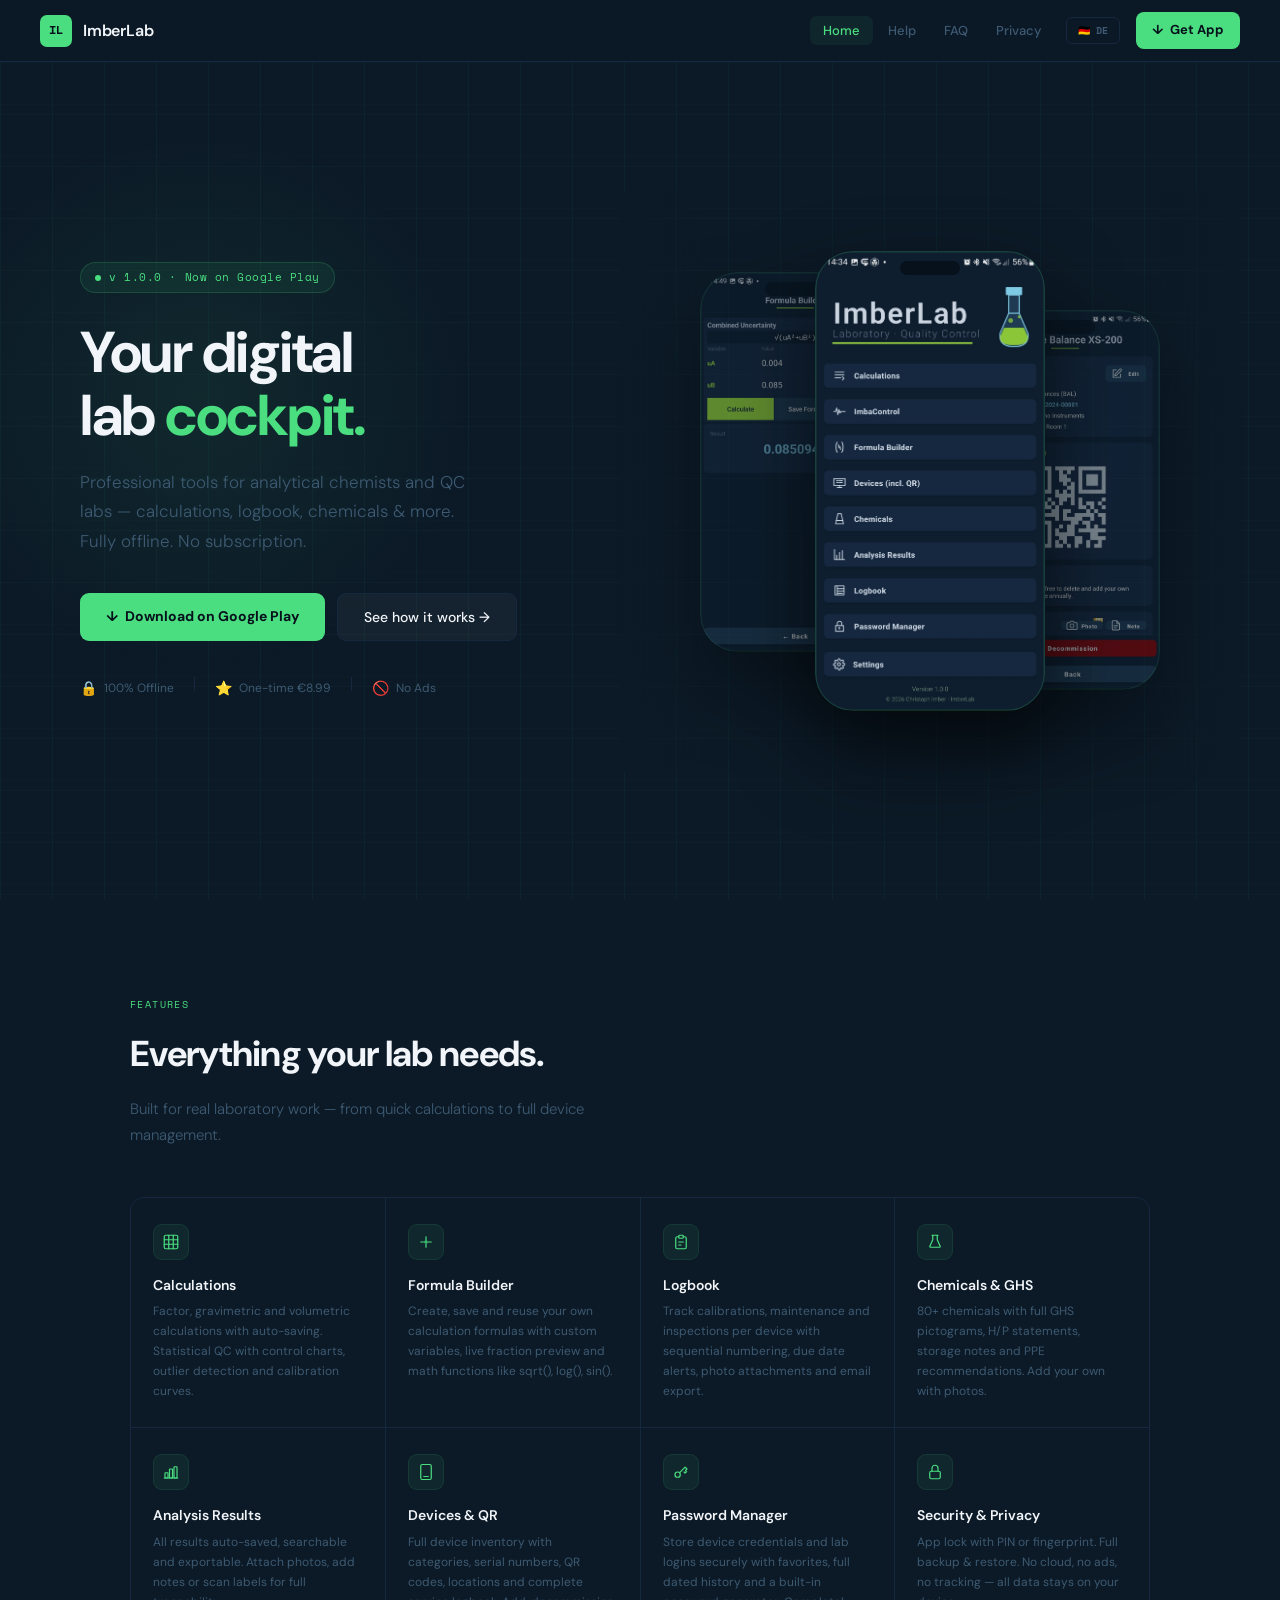
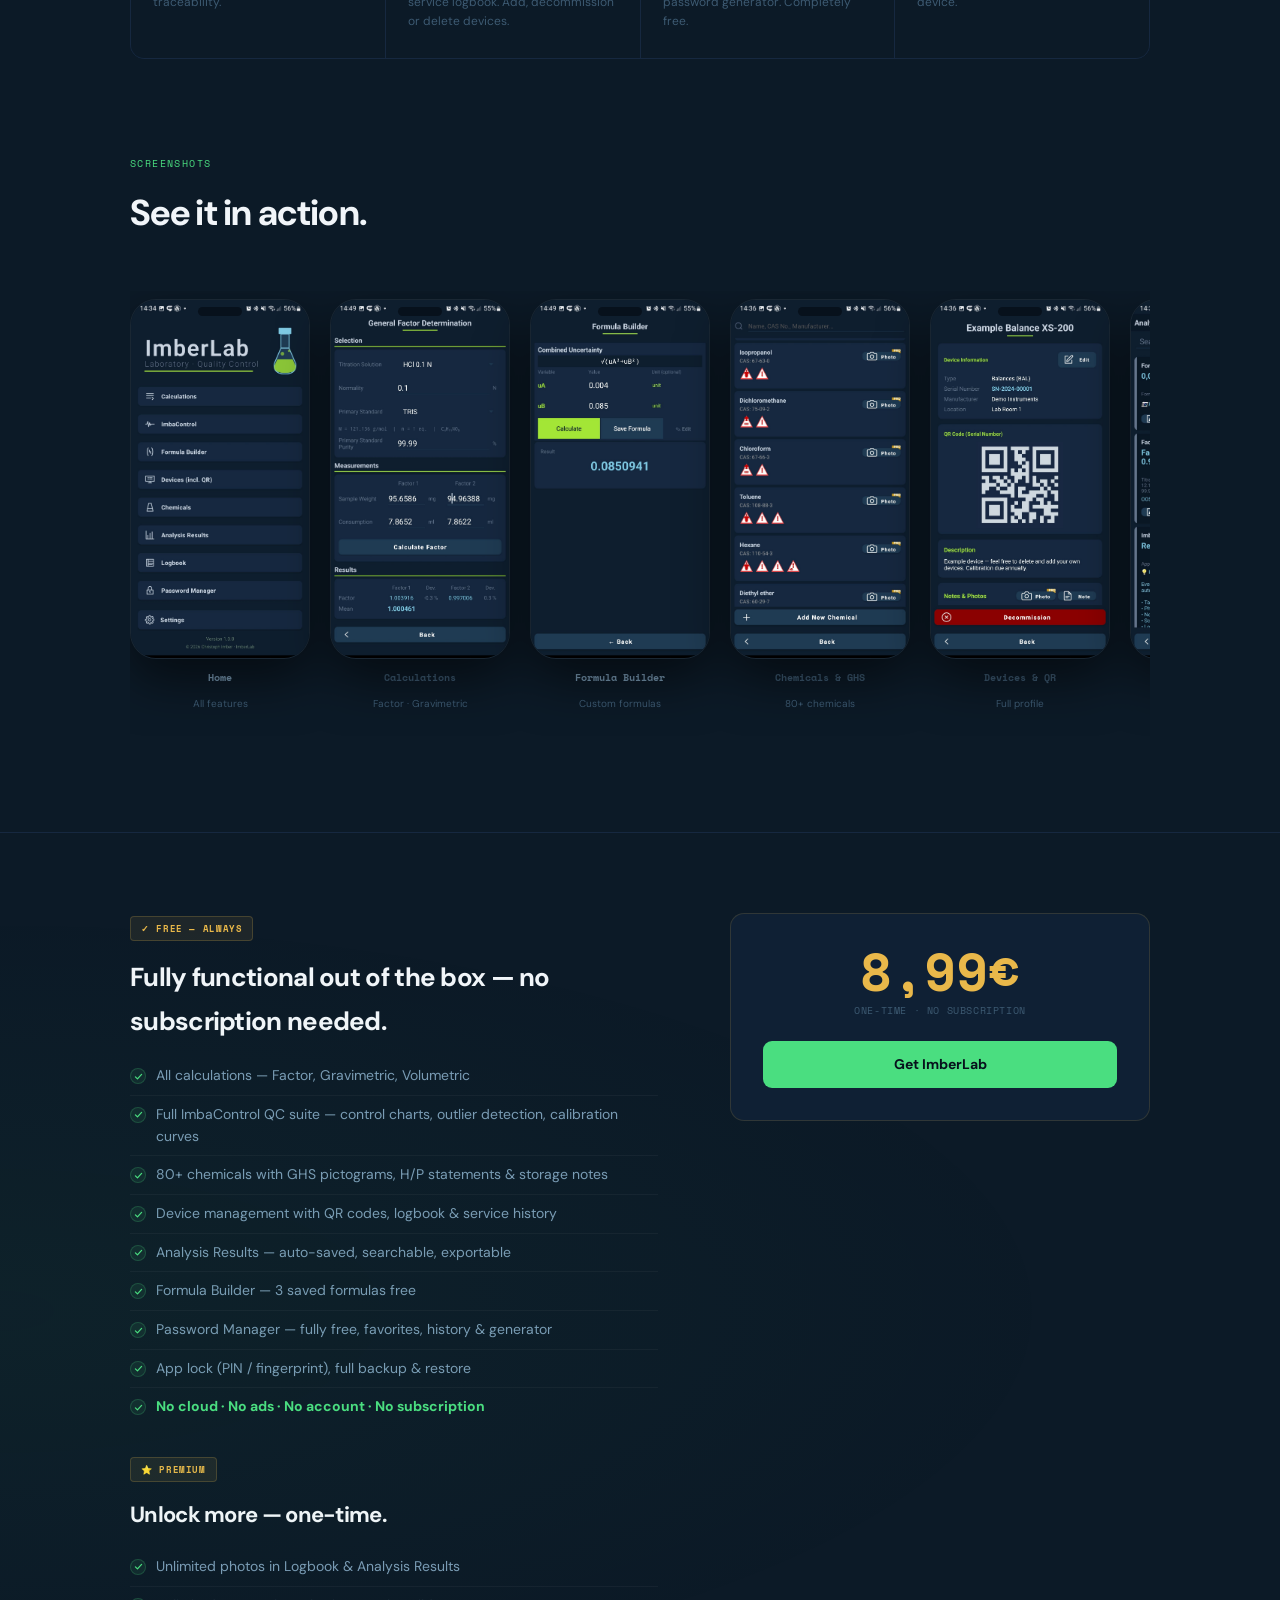
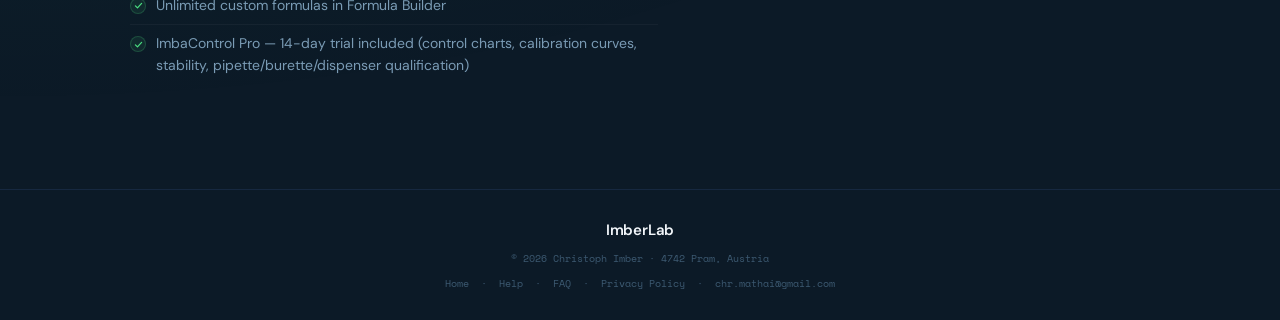
==== index.html @ 19a844b0 "Add files via upload" ====
<!DOCTYPE html>
<html lang="en">
<head>
<meta charset="UTF-8">
<meta name="viewport" content="width=device-width, initial-scale=1.0">
<title>ImberLab – Laboratory · Quality Control</title>
<link href="https://fonts.googleapis.com/css2?family=Space+Mono:wght@400;700&family=DM+Sans:ital,wght@0,300;0,400;0,500;0,700;1,300&display=swap" rel="stylesheet">
<style>
:root{
  --bg:#0c1a27;--card:#0f2034;--card2:#162840;
  --accent:#4ade80;--accent2:#22d3ee;
  --gold:#e9b84a;--white:#f1f5f9;
  --text:#7a9bb5;--muted:#3d5a72;
  --border:#162840;--dark:#07111c;
}
*,*::before,*::after{margin:0;padding:0;box-sizing:border-box}
html{scroll-behavior:smooth}
body{background:var(--bg);color:var(--text);font-family:'DM Sans',sans-serif;font-size:16px;line-height:1.7;min-height:100vh;overflow-x:hidden}
body::before{content:"";position:fixed;inset:0;pointer-events:none;z-index:0;
  background-image:linear-gradient(rgba(74,222,128,.016) 1px,transparent 1px),linear-gradient(90deg,rgba(74,222,128,.016) 1px,transparent 1px);
  background-size:52px 52px;}

/* Language */
.lang-de{display:none}.lang-en{display:block}
body.de .lang-de{display:block}body.de .lang-en{display:none}
body.de .lang-de.inline{display:inline}body.de .lang-en.inline{display:none}
.lang-en.inline{display:inline}

/* Nav */
nav{position:sticky;top:0;z-index:100;background:rgba(12,26,39,.96);backdrop-filter:blur(20px);border-bottom:1px solid var(--border);padding:0 40px;display:flex;align-items:center;height:62px;gap:8px}
.nav-logo{display:flex;align-items:center;gap:11px;text-decoration:none;margin-right:auto;cursor:pointer}
.nav-logo .mark{width:32px;height:32px;background:var(--accent);border-radius:7px;display:flex;align-items:center;justify-content:center;font-family:'Space Mono',monospace;font-size:12px;font-weight:700;color:var(--dark);flex-shrink:0}
.nav-logo span{font-size:16px;font-weight:600;color:var(--white);letter-spacing:-.2px}
.nav-links{display:flex;gap:2px}
.nav-btn{background:none;border:none;color:var(--muted);font-family:'DM Sans',sans-serif;font-size:13px;font-weight:500;padding:6px 13px;border-radius:7px;cursor:pointer;transition:all .2s}
.nav-btn:hover{color:var(--white);background:rgba(255,255,255,.04)}
.nav-btn.active{color:var(--accent);background:rgba(74,222,128,.07)}
.nav-dl{background:var(--accent);color:var(--dark);border:none;font-family:'DM Sans',sans-serif;font-size:13px;font-weight:700;padding:7px 16px;border-radius:8px;cursor:pointer;transition:all .2s;margin-left:8px;text-decoration:none;display:flex;align-items:center;gap:6px}
.nav-dl:hover{filter:brightness(1.08);transform:translateY(-1px)}
.lang-toggle{background:transparent;border:1px solid var(--border);color:var(--muted);font-family:'Space Mono',monospace;font-size:10px;font-weight:700;padding:5px 11px;border-radius:6px;cursor:pointer;transition:all .2s;margin-left:4px}
.lang-toggle:hover{border-color:var(--accent);color:var(--accent)}
.nav-hamburger{display:none;background:none;border:none;color:var(--white);font-size:20px;cursor:pointer;padding:8px;margin-left:4px}
.mobile-menu{display:none;flex-direction:column;background:var(--card);border-bottom:1px solid var(--border);position:fixed;top:62px;left:0;right:0;z-index:99;box-shadow:0 12px 40px rgba(0,0,0,.5);border-radius:0 0 12px 12px}
.mobile-menu button{background:none;border:none;border-bottom:1px solid var(--border);color:var(--text);font-family:'DM Sans',sans-serif;font-size:15px;font-weight:500;padding:14px 24px;text-align:left;cursor:pointer}
.mobile-menu button:hover{color:var(--accent);background:var(--card2)}
.mobile-menu.open{display:flex}

/* Pages */
.page{display:none}.page.active{display:block;position:relative;z-index:1}

/* HERO */
.hero{min-height:calc(100vh - 62px);display:flex;align-items:center;padding:60px 40px 60px 80px;position:relative;overflow:hidden;gap:60px}
.hero::before{content:"";position:absolute;inset:0;background-image:linear-gradient(rgba(74,222,128,.03) 1px,transparent 1px),linear-gradient(90deg,rgba(74,222,128,.03) 1px,transparent 1px);background-size:52px 52px}
.hero-glow-l{position:absolute;left:-100px;top:40%;transform:translateY(-50%);width:600px;height:600px;border-radius:50%;background:radial-gradient(circle,rgba(74,222,128,.08) 0%,transparent 65%);pointer-events:none}
.hero-glow-r{position:absolute;right:10%;top:20%;width:400px;height:400px;border-radius:50%;background:radial-gradient(circle,rgba(34,211,238,.06) 0%,transparent 70%);pointer-events:none}
.hero-content{flex:0 0 480px;position:relative;z-index:2}
.hero-badge{display:inline-flex;align-items:center;gap:8px;background:rgba(74,222,128,.07);border:1px solid rgba(74,222,128,.18);border-radius:99px;padding:5px 14px;font-family:'Space Mono',monospace;font-size:11px;color:var(--accent);margin-bottom:28px;letter-spacing:.5px}
.hero-badge::before{content:'';width:6px;height:6px;background:var(--accent);border-radius:50%;animation:pulse 2s infinite}
@keyframes pulse{0%,100%{opacity:1;transform:scale(1)}50%{opacity:.4;transform:scale(1.4)}}
h1{font-size:clamp(38px,4.5vw,60px);font-weight:700;line-height:1.1;color:var(--white);letter-spacing:-1.5px;margin-bottom:20px}
h1 .ac{color:var(--accent)}
.hero-sub{font-size:17px;font-weight:300;line-height:1.75;color:var(--muted);max-width:400px;margin-bottom:36px}
.hero-actions{display:flex;gap:12px;flex-wrap:wrap;margin-bottom:36px}
.btn-p{background:var(--accent);color:var(--dark);border:none;font-family:'DM Sans',sans-serif;font-size:14px;font-weight:700;padding:12px 26px;border-radius:9px;cursor:pointer;transition:all .2s;text-decoration:none;display:inline-flex;align-items:center;gap:7px}
.btn-p:hover{filter:brightness(1.08);transform:translateY(-2px);box-shadow:0 8px 28px rgba(74,222,128,.22)}
.btn-s{background:rgba(255,255,255,.04);color:var(--white);border:1px solid var(--border);font-family:'DM Sans',sans-serif;font-size:14px;font-weight:500;padding:12px 26px;border-radius:9px;cursor:pointer;transition:all .2s;text-decoration:none;display:inline-flex;align-items:center;gap:7px}
.btn-s:hover{border-color:rgba(74,222,128,.35);color:var(--accent);transform:translateY(-2px)}
.hero-badges{display:flex;gap:20px;flex-wrap:wrap}
.hbadge{display:flex;align-items:center;gap:7px;color:var(--muted);font-size:12px}
.hbadge-icon{font-size:14px}
.hbadge-sep{width:1px;height:14px;background:var(--border)}
.hero-phones{flex:1;position:relative;z-index:2;display:flex;align-items:center;justify-content:center;min-height:580px}
.hphone{position:absolute;border-radius:38px;overflow:hidden;box-shadow:0 40px 80px rgba(0,0,0,.65)}
.hphone::after{content:"";position:absolute;inset:0;border-radius:37px;box-shadow:inset 0 0 0 1.5px rgba(74,222,128,.18)}
.hphone img{width:100%;height:100%;object-fit:cover;object-position:top;display:block}
.hphone-notch{position:absolute;top:10px;left:50%;transform:translateX(-50%);width:60px;height:14px;background:var(--dark);border-radius:7px;z-index:5}
.hp-main{width:230px;height:460px;left:50%;top:50%;transform:translate(-50%,-50%);z-index:3}
.hp-side{width:190px;height:380px;z-index:2;opacity:.55}
.hp-side-l{left:calc(50% - 230px);top:50%;transform:translateY(-55%)}
.hp-side-r{right:calc(50% - 230px);top:50%;transform:translateY(-45%)}
.hero-phones::before{content:"";position:absolute;left:0;top:0;bottom:0;width:80px;background:linear-gradient(90deg,var(--bg),transparent);z-index:10;pointer-events:none}
.hero-phones::after{content:"";position:absolute;right:0;top:0;bottom:0;width:80px;background:linear-gradient(-90deg,var(--bg),transparent);z-index:10;pointer-events:none}

/* Sections */
.section{max-width:1100px;margin:0 auto;padding:96px 40px;position:relative}
.section+.section{padding-top:0}
.sec-label{font-family:'Space Mono',monospace;font-size:10px;color:var(--accent);text-transform:uppercase;letter-spacing:.14em;margin-bottom:10px}
.sec-title{font-size:clamp(24px,3vw,36px);font-weight:700;color:var(--white);letter-spacing:-.7px;margin-bottom:12px}
.sec-sub{font-size:15px;font-weight:300;color:var(--muted);max-width:460px;margin-bottom:48px;line-height:1.75}

/* Feature grid — mosaic style */
.feat-grid{display:grid;grid-template-columns:repeat(4,1fr);gap:1px;background:var(--border);border:1px solid var(--border);border-radius:14px;overflow:hidden}
.feat-card{background:var(--bg);padding:26px 22px;transition:background .2s;position:relative}
.feat-card:hover{background:rgba(15,32,52,.9)}
.feat-icon-wrap{width:36px;height:36px;border-radius:9px;background:rgba(74,222,128,.07);border:1px solid rgba(74,222,128,.1);display:flex;align-items:center;justify-content:center;margin-bottom:14px;font-size:18px}
.feat-card h3{font-size:14px;font-weight:600;color:var(--white);margin-bottom:5px}
.feat-card p{font-size:12px;color:var(--muted);line-height:1.65}

/* Screenshots — phone scroll */
.ss-scroll{display:flex;gap:20px;margin-top:48px;padding:8px 0 20px;overflow-x:auto;scroll-snap-type:x mandatory;-webkit-overflow-scrolling:touch}
.ss-scroll::-webkit-scrollbar{height:3px}
.ss-scroll::-webkit-scrollbar-track{background:var(--border);border-radius:2px}
.ss-scroll::-webkit-scrollbar-thumb{background:rgba(74,222,128,.3);border-radius:2px}
.ss-item{flex:0 0 180px;scroll-snap-align:start;cursor:pointer}
.ss-phone{width:180px;height:360px;border-radius:26px;overflow:hidden;border:1.5px solid rgba(255,255,255,.06);box-shadow:0 20px 50px rgba(0,0,0,.55);transition:all .3s;position:relative}
.ss-phone::before{content:'';position:absolute;top:7px;left:50%;transform:translateX(-50%);width:44px;height:9px;background:var(--dark);border-radius:5px;z-index:5}
.ss-phone img{width:100%;height:100%;object-fit:cover;object-position:top;display:block;transition:transform .3s}
.ss-item:hover .ss-phone{border-color:rgba(74,222,128,.3);box-shadow:0 28px 60px rgba(0,0,0,.7),0 0 24px rgba(74,222,128,.06);transform:translateY(-8px) scale(1.02)}
.ss-label{margin-top:10px;text-align:center}
.ss-label strong{display:block;font-family:'Space Mono',monospace;font-size:10px;color:var(--text);margin-bottom:2px}
.ss-label span{font-size:10px;color:var(--muted)}
.lightbox{display:none;position:fixed;inset:0;background:rgba(7,17,28,.97);z-index:999;align-items:center;justify-content:center;cursor:zoom-out}
.lightbox.open{display:flex}
.lightbox img{max-height:90vh;max-width:460px;border-radius:24px;box-shadow:0 40px 80px rgba(0,0,0,.9)}

/* Premium strip */
.prem-strip{position:relative;overflow:hidden;border-top:1px solid var(--border)}
.prem-strip::before{content:'';position:absolute;inset:0;background:radial-gradient(ellipse at 0% 50%,rgba(74,222,128,.04),transparent 60%)}
.prem-inner{max-width:1100px;margin:0 auto;padding:80px 40px;display:grid;grid-template-columns:1fr 420px;gap:72px;align-items:start}
.prem-badge{display:inline-flex;align-items:center;gap:7px;background:rgba(233,184,74,.08);border:1px solid rgba(233,184,74,.2);color:var(--gold);font-family:'Space Mono',monospace;font-size:9px;font-weight:700;padding:4px 10px;border-radius:4px;margin-bottom:14px;text-transform:uppercase;letter-spacing:.07em}
.prem-list{list-style:none;margin:14px 0 24px}
.prem-list li{display:flex;align-items:flex-start;gap:10px;padding:8px 0;border-bottom:1px solid rgba(255,255,255,.04);font-size:14px;color:var(--text);line-height:1.55}
.prem-list li:last-child{border-bottom:none}
.prem-list li::before{content:'';width:16px;height:16px;border-radius:50%;background:rgba(74,222,128,.08);border:1px solid rgba(74,222,128,.2);flex-shrink:0;margin-top:3px;background-image:url("data:image/svg+xml,%3Csvg viewBox='0 0 16 16' fill='none' xmlns='http://www.w3.org/2000/svg'%3E%3Cpath d='M3.5 8.5l3 3L12.5 5' stroke='%234ade80' stroke-width='1.8' stroke-linecap='round' stroke-linejoin='round'/%3E%3C/svg%3E");background-size:11px;background-repeat:no-repeat;background-position:center}
.price-box{background:var(--card);border:1px solid rgba(233,184,74,.15);border-radius:14px;padding:32px;text-align:center;position:sticky;top:80px}
.price-amt{font-size:52px;font-weight:700;color:var(--gold);line-height:1;margin-bottom:4px;font-family:'Space Mono',monospace}
.price-note{font-size:10px;color:var(--muted);margin-bottom:22px;font-family:'Space Mono',monospace;letter-spacing:.06em;text-transform:uppercase}

/* Help / FAQ pages */
.page-wrap{max-width:740px;margin:0 auto;padding:72px 40px;position:relative;z-index:1}
.page-hdr{margin-bottom:48px}
.page-hdr .sec-label{margin-bottom:8px}
.page-hdr h2{font-size:clamp(26px,3vw,38px);font-weight:700;color:var(--white);letter-spacing:-.7px;margin-bottom:8px}
.page-hdr p{font-size:14px;color:var(--muted);font-weight:300}

/* accordion */
.acc{border:1px solid var(--border);border-radius:11px;margin-bottom:7px;overflow:hidden;transition:border-color .2s}
.acc.open{border-color:rgba(74,222,128,.18)}
.acc-hdr{display:flex;align-items:center;gap:14px;padding:16px 18px;cursor:pointer;user-select:none;transition:background .15s}
.acc-hdr:hover{background:rgba(255,255,255,.02)}
.acc.open .acc-hdr{background:rgba(74,222,128,.025)}
.acc-icon{width:34px;height:34px;border-radius:8px;background:rgba(255,255,255,.03);border:1px solid var(--border);display:flex;align-items:center;justify-content:center;font-size:17px;flex-shrink:0;transition:all .2s}
.acc.open .acc-icon{background:rgba(74,222,128,.07);border-color:rgba(74,222,128,.18)}
.acc-txt{flex:1}
.acc-txt h3{font-size:14px;font-weight:600;color:var(--white);line-height:1.3}
.acc-txt p{font-size:11px;color:var(--muted);margin-top:2px}
.acc-chev{width:22px;height:22px;border-radius:50%;background:rgba(255,255,255,.04);display:flex;align-items:center;justify-content:center;flex-shrink:0;transition:all .25s;font-size:10px;color:var(--muted)}
.acc.open .acc-chev{background:rgba(74,222,128,.1);color:var(--accent);transform:rotate(180deg)}
.acc-body{display:none;padding:14px 18px 18px;border-top:1px solid var(--border)}
.acc.open .acc-body{display:block}
.acc-body p{font-size:14px;color:var(--text);margin-bottom:10px;line-height:1.7}

/* steps inside accordion */
.steps{list-style:none;counter-reset:s}
.steps li{counter-increment:s;display:flex;gap:12px;align-items:flex-start;padding:9px 0;border-bottom:1px solid rgba(255,255,255,.04);font-size:13px;color:var(--text);line-height:1.6}
.steps li:last-child{border-bottom:none}
.steps li::before{content:counter(s);min-width:22px;height:22px;border-radius:6px;background:rgba(74,222,128,.08);border:1px solid rgba(74,222,128,.18);color:var(--accent);display:flex;align-items:center;justify-content:center;font-size:9px;font-weight:700;flex-shrink:0;font-family:'Space Mono',monospace;margin-top:2px}
.tip{background:rgba(74,222,128,.04);border:1px solid rgba(74,222,128,.12);border-left:2px solid var(--accent);border-radius:0 6px 6px 0;padding:10px 14px;font-size:13px;color:var(--text);margin-top:12px;line-height:1.6}
.tip::before{content:'💡  '}

/* comparison table */
.ctab{width:100%;border-collapse:collapse;margin-top:10px;font-size:12px}
.ctab th{text-align:left;font-family:'Space Mono',monospace;font-size:9px;color:var(--muted);text-transform:uppercase;letter-spacing:.06em;padding:7px 10px;border-bottom:1px solid var(--border)}
.ctab td{padding:8px 10px;border-bottom:1px solid rgba(255,255,255,.04);color:var(--text)}
.ctab tr:last-child td{border-bottom:none}
.ctab td:first-child{font-family:'Space Mono',monospace;font-size:10px;color:var(--text)}
.ok{color:var(--accent)}.no{color:var(--muted)}

/* Privacy */
.phi{background:rgba(74,222,128,.04);border-left:2px solid var(--accent);border-radius:0 8px 8px 0;padding:14px 18px;margin-bottom:28px;font-size:14px;color:var(--text);line-height:1.7}
.phi strong{color:var(--accent)}
.pblock{background:var(--card);border:1px solid var(--border);border-radius:10px;padding:20px;margin-bottom:8px}
.pnum{font-family:'Space Mono',monospace;font-size:9px;color:var(--accent);text-transform:uppercase;letter-spacing:.1em;margin-bottom:5px}
.pblock h3{font-size:14px;font-weight:600;color:var(--white);margin-bottom:9px}
.pblock h4{font-size:10px;font-weight:700;color:var(--gold);margin:12px 0 5px;font-family:'Space Mono',monospace;text-transform:uppercase;letter-spacing:.08em}
.pblock p{font-size:13px;color:var(--text);margin-bottom:7px;line-height:1.7}
.pblock ul{list-style:none}
.pblock ul li{font-size:13px;color:var(--text);padding:3px 0 3px 15px;position:relative}
.pblock ul li::before{content:'→';position:absolute;left:0;color:var(--accent);font-size:10px}
.ptab{width:100%;border-collapse:collapse;margin-top:8px}
.ptab th{text-align:left;font-size:9px;font-family:'Space Mono',monospace;color:var(--muted);text-transform:uppercase;letter-spacing:.05em;padding:6px 10px;border-bottom:1px solid var(--border)}
.ptab td{font-size:12px;padding:8px 10px;border-bottom:1px solid rgba(255,255,255,.04);color:var(--text)}
.ptab tr:last-child td{border-bottom:none}
.ptab td:first-child{font-family:'Space Mono',monospace;color:var(--accent);font-size:10px}
.crow{background:rgba(233,184,74,.05);border:1px solid rgba(233,184,74,.15);border-radius:8px;padding:14px 18px;display:flex;align-items:center;gap:12px;margin-top:8px}
.cicon{width:30px;height:30px;background:rgba(233,184,74,.12);border-radius:6px;display:flex;align-items:center;justify-content:center;font-size:13px;flex-shrink:0}
.cemail{font-family:'Space Mono',monospace;font-size:12px;color:var(--gold)}
.clabel{font-size:11px;color:var(--muted);margin-bottom:2px}

/* footer */
footer{border-top:1px solid var(--border);padding:28px 40px;text-align:center;position:relative;z-index:1}
.flogo{font-size:15px;font-weight:600;color:var(--white);margin-bottom:7px;font-family:'DM Sans',sans-serif;letter-spacing:-.2px}
footer p{font-family:'Space Mono',monospace;font-size:10px;color:var(--muted)}
footer a{color:var(--muted);text-decoration:none;cursor:pointer;transition:color .2s}
footer a:hover{color:var(--accent)}

/* Responsive */
@media(max-width:1000px){
  .hero{flex-direction:column;padding:48px 32px;text-align:center;gap:40px;min-height:auto}
  .hero-content{flex:none;max-width:500px}
  .hero-sub{max-width:100%}
  .hero-actions{justify-content:center}
  .hero-badges{justify-content:center}
  .hero-phones{min-height:360px;width:100%}
  .hp-side{display:none}
  .hp-main{width:200px;height:400px}
  .prem-inner{grid-template-columns:1fr}
  .price-box{position:static}
  .feat-grid{grid-template-columns:repeat(2,1fr)}
}
@media(max-width:768px){
  body{overflow-x:hidden}
  nav{padding:0 16px}
  .nav-btn{display:none}
  .nav-hamburger{display:block}
  .section{padding:56px 20px}
  .page-wrap{padding:40px 20px}
  .feat-grid{grid-template-columns:1fr}
  .prem-inner{padding:48px 20px;grid-template-columns:1fr}
  .price-box{padding:24px}
  .price-amt{font-size:44px}
  footer{padding:24px 20px}
}
</style>
</head>
<body>

<nav>
  <div class="nav-logo" onclick="showPage('home')">
    <div class="mark">IL</div>
    <span>ImberLab</span>
  </div>
  <div class="nav-links">
    <button class="nav-btn active" onclick="showPage('home')">Home</button>
    <button class="nav-btn" onclick="showPage('help')"><span class="lang-en inline">Help</span><span class="lang-de inline">Hilfe</span></button>
    <button class="nav-btn" onclick="showPage('faq')">FAQ</button>
    <button class="nav-btn" onclick="showPage('privacy')"><span class="lang-en inline">Privacy</span><span class="lang-de inline">Datenschutz</span></button>
  </div>
  <button class="lang-toggle" onclick="toggleLang()" id="langBtn">🇩🇪 DE</button>
  <a class="nav-dl" href="https://play.google.com/store/apps/details?id=com.imber.labor" target="_blank">↓ <span class="lang-en inline">Get App</span><span class="lang-de inline">App laden</span></a>
  <button class="nav-hamburger" onclick="toggleMenu()">☰</button>
</nav>
<div class="mobile-menu" id="mobile-menu">
  <button onclick="showPage('home');toggleMenu()">Home</button>
  <button onclick="showPage('help');toggleMenu()"><span class="lang-en inline">Help</span><span class="lang-de inline">Hilfe</span></button>
  <button onclick="showPage('faq');toggleMenu()">FAQ</button>
  <button onclick="showPage('privacy');toggleMenu()"><span class="lang-en inline">Privacy</span><span class="lang-de inline">Datenschutz</span></button>
</div>

<!-- ══ HOME ══ -->
<div class="page active" id="page-home">
  <section class="hero">
    <div class="hero-glow-l"></div>
    <div class="hero-glow-r"></div>

    <div class="hero-content">
      <div class="hero-badge">v 1.0.0 · <span class="lang-en inline">Now on Google Play</span><span class="lang-de inline">Jetzt auf Google Play</span></div>
      <h1>
        <span class="lang-en">Your digital<br>lab <span class="ac">cockpit.</span></span>
        <span class="lang-de">Ihr digitales<br>Labor-<span class="ac">Cockpit.</span></span>
      </h1>
      <p class="hero-sub">
        <span class="lang-en">Professional tools for analytical chemists and QC labs — calculations, logbook, chemicals & more. Fully offline. No subscription.</span>
        <span class="lang-de">Professionelle Werkzeuge für analytische Chemiker und QC-Labors — Berechnungen, Logbuch, Chemikalien & mehr. Vollständig offline. Kein Abo.</span>
      </p>
      <div class="hero-actions">
        <a class="btn-p" href="https://play.google.com/store/apps/details?id=com.imber.labor" target="_blank">↓ <span class="lang-en inline">Download on Google Play</span><span class="lang-de inline">Auf Google Play laden</span></a>
        <button class="btn-s" onclick="showPage('help')"><span class="lang-en inline">See how it works →</span><span class="lang-de inline">So funktioniert's →</span></button>
      </div>
      <div class="hero-badges">
        <div class="hbadge"><span class="hbadge-icon">🔒</span><span class="lang-en inline">100% Offline</span><span class="lang-de inline">100% Offline</span></div>
        <div class="hbadge-sep"></div>
        <div class="hbadge"><span class="hbadge-icon">⭐</span><span class="lang-en inline">One-time €8.99</span><span class="lang-de inline">Einmalig €8,99</span></div>
        <div class="hbadge-sep"></div>
        <div class="hbadge"><span class="hbadge-icon">🚫</span><span class="lang-en inline">No Ads</span><span class="lang-de inline">Keine Werbung</span></div>
      </div>
    </div>

    <div class="hero-phones" id="heroPhones">
      <div class="hphone hp-side hp-side-l" id="hpL">
        <div class="hphone-notch"></div>
        <img id="hpImgL" src="screenshots/03_Formula_Builder.jpg" alt="Formula Builder"/>
      </div>
      <div class="hphone hp-main" id="hpM">
        <div class="hphone-notch"></div>
        <img id="hpImgM" src="screenshots/01_Home.jpg" alt="ImberLab Home"/>
      </div>
      <div class="hphone hp-side hp-side-r" id="hpR">
        <div class="hphone-notch"></div>
        <img id="hpImgR" src="screenshots/05_Device_and_QR_Code.jpg" alt="Devices"/>
      </div>
    </div>
  </section>

  <section class="section">
    <div class="sec-label"><span class="lang-en inline">Features</span><span class="lang-de inline">Funktionen</span></div>
    <h2 class="sec-title"><span class="lang-en">Everything your lab needs.</span><span class="lang-de">Alles was Ihr Labor braucht.</span></h2>
    <p class="sec-sub"><span class="lang-en">Built for real laboratory work — from quick calculations to full device management.</span><span class="lang-de">Entwickelt für den Laboralltag — von schnellen Berechnungen bis zum vollständigen Gerätemanagement.</span></p>
    <div class="feat-grid">
      <div class="feat-card"><div class="feat-icon-wrap"><svg width="18" height="18" viewBox="0 0 24 24" fill="none" stroke="#4ade80" stroke-width="1.6" stroke-linecap="round" stroke-linejoin="round"><rect x="3" y="3" width="18" height="18" rx="2"/><line x1="3" y1="9" x2="21" y2="9"/><line x1="3" y1="15" x2="21" y2="15"/><line x1="9" y1="3" x2="9" y2="21"/><line x1="15" y1="3" x2="15" y2="21"/></svg></div><h3><span class="lang-en">Calculations</span><span class="lang-de">Berechnungen</span></h3><p><span class="lang-en">Factor, gravimetric and volumetric calculations with auto-saving. Statistical QC with control charts, outlier detection and calibration curves.</span><span class="lang-de">Faktor-, gravimetrische und volumetrische Berechnungen mit automatischer Speicherung. Statistische QK mit Regelkarten und Kalibriergeraden.</span></p></div>
      <div class="feat-card"><div class="feat-icon-wrap"><svg width="18" height="18" viewBox="0 0 24 24" fill="none" stroke="#4ade80" stroke-width="1.6" stroke-linecap="round" stroke-linejoin="round"><circle cx="12" cy="12" r="1.5"/><path d="M5 12h4m6 0h4M12 5v4m0 6v4"/></svg></div><h3>Formula Builder</h3><p><span class="lang-en">Create, save and reuse your own calculation formulas with custom variables, live fraction preview and math functions like sqrt(), log(), sin().</span><span class="lang-de">Eigene Formeln erstellen, speichern und wiederverwenden — mit benutzerdefinierten Variablen, Live-Bruchvorschau und Funktionen wie sqrt(), log().</span></p></div>
      <div class="feat-card"><div class="feat-icon-wrap"><svg width="18" height="18" viewBox="0 0 24 24" fill="none" stroke="#4ade80" stroke-width="1.6" stroke-linecap="round" stroke-linejoin="round"><path d="M9 5H7a2 2 0 00-2 2v12a2 2 0 002 2h10a2 2 0 002-2V7a2 2 0 00-2-2h-2"/><rect x="9" y="3" width="6" height="4" rx="1"/><line x1="9" y1="12" x2="15" y2="12"/><line x1="9" y1="16" x2="12" y2="16"/></svg></div><h3><span class="lang-en">Logbook</span><span class="lang-de">Logbuch</span></h3><p><span class="lang-en">Track calibrations, maintenance and inspections per device with sequential numbering, due date alerts, photo attachments and email export.</span><span class="lang-de">Kalibrierungen, Wartungen und Inspektionen pro Gerät mit laufender Nummerierung, Fälligkeitsalerts, Fotos und E-Mail-Export.</span></p></div>
      <div class="feat-card"><div class="feat-icon-wrap"><svg width="18" height="18" viewBox="0 0 24 24" fill="none" stroke="#4ade80" stroke-width="1.6" stroke-linecap="round" stroke-linejoin="round"><path d="M8 3h8M9 3v6l-4 9a1 1 0 001 1h12a1 1 0 001-1l-4-9V3"/></svg></div><h3><span class="lang-en">Chemicals & GHS</span><span class="lang-de">Chemikalien & GHS</span></h3><p><span class="lang-en">80+ chemicals with full GHS pictograms, H/P statements, storage notes and PPE recommendations. Add your own with photos.</span><span class="lang-de">80+ Chemikalien mit vollständigen GHS-Piktogrammen, H/P-Sätzen, Lagerhinweisen und PSA. Eigene Chemikalien hinzufügen.</span></p></div>
      <div class="feat-card"><div class="feat-icon-wrap"><svg width="18" height="18" viewBox="0 0 24 24" fill="none" stroke="#4ade80" stroke-width="1.6" stroke-linecap="round" stroke-linejoin="round"><line x1="3" y1="20" x2="21" y2="20"/><rect x="4" y="13" width="4" height="7" rx="0.5"/><rect x="10" y="8" width="4" height="12" rx="0.5"/><rect x="16" y="5" width="4" height="15" rx="0.5"/></svg></div><h3><span class="lang-en">Analysis Results</span><span class="lang-de">Analysenergebnisse</span></h3><p><span class="lang-en">All results auto-saved, searchable and exportable. Attach photos, add notes or scan labels for full traceability.</span><span class="lang-de">Alle Ergebnisse automatisch gespeichert, durchsuchbar und exportierbar. Fotos, Notizen und Label-Scan für lückenlose Rückverfolgbarkeit.</span></p></div>
      <div class="feat-card"><div class="feat-icon-wrap"><svg width="18" height="18" viewBox="0 0 24 24" fill="none" stroke="#4ade80" stroke-width="1.6" stroke-linecap="round" stroke-linejoin="round"><rect x="5" y="2" width="14" height="20" rx="2"/><line x1="9" y1="18" x2="15" y2="18"/></svg></div><h3><span class="lang-en">Devices & QR</span><span class="lang-de">Geräte & QR</span></h3><p><span class="lang-en">Full device inventory with categories, serial numbers, QR codes, locations and complete service logbook. Add, decommission or delete devices.</span><span class="lang-de">Vollständiges Geräteinventar mit Kategorien, Seriennummern, QR-Codes und kompletter Servicehistorie. Geräte hinzufügen, stilllegen oder löschen.</span></p></div>
      <div class="feat-card"><div class="feat-icon-wrap"><svg width="18" height="18" viewBox="0 0 24 24" fill="none" stroke="#4ade80" stroke-width="1.6" stroke-linecap="round" stroke-linejoin="round"><circle cx="7.5" cy="15.5" r="3.5"/><path d="M10.5 12.5l7-7 2.5 2.5-2 2 1.5 1.5-2 2-1.5-1.5"/></svg></div><h3><span class="lang-en">Password Manager</span><span class="lang-de">Passwort-Manager</span></h3><p><span class="lang-en">Store device credentials and lab logins securely with favorites, full dated history and a built-in password generator. Completely free.</span><span class="lang-de">Gerätezugänge sicher speichern – mit Favoriten, History mit Datum und integriertem Generator. Vollständig kostenlos.</span></p></div>
      <div class="feat-card"><div class="feat-icon-wrap"><svg width="18" height="18" viewBox="0 0 24 24" fill="none" stroke="#4ade80" stroke-width="1.6" stroke-linecap="round" stroke-linejoin="round"><rect x="5" y="11" width="14" height="10" rx="2"/><path d="M8 11V7a4 4 0 018 0v4"/></svg></div><h3><span class="lang-en">Security & Privacy</span><span class="lang-de">Sicherheit & Datenschutz</span></h3><p><span class="lang-en">App lock with PIN or fingerprint. Full backup & restore. No cloud, no ads, no tracking — all data stays on your device.</span><span class="lang-de">App-Lock mit PIN oder Fingerabdruck. Vollständiges Backup & Restore. Keine Cloud, keine Werbung – alle Daten auf Ihrem Gerät.</span></p></div>
    </div>
  </section>

  <section class="section" style="padding-top:0">
    <div class="sec-label"><span class="lang-en inline">Screenshots</span><span class="lang-de inline">Screenshots</span></div>
    <h2 class="sec-title"><span class="lang-en">See it in action.</span><span class="lang-de">Die App in Aktion.</span></h2>
    <div class="ss-scroll">
      <div class="ss-item" onclick="openLB('screenshots/01_Home.jpg')"><div class="ss-phone"><img src="screenshots/01_Home.jpg" alt="Home" loading="lazy"></div><div class="ss-label"><strong>Home</strong><span><span class="lang-en inline">All features</span><span class="lang-de inline">Alle Funktionen</span></span></div></div>
      <div class="ss-item" onclick="openLB('screenshots/02_Calculations.jpg')"><div class="ss-phone"><img src="screenshots/02_Calculations.jpg" alt="Calculations" loading="lazy"></div><div class="ss-label"><strong><span class="lang-en inline">Calculations</span><span class="lang-de inline">Berechnungen</span></strong><span>Factor · Gravimetric</span></div></div>
      <div class="ss-item" onclick="openLB('screenshots/03_Formula_Builder.jpg')"><div class="ss-phone"><img src="screenshots/03_Formula_Builder.jpg" alt="Formula Builder" loading="lazy"></div><div class="ss-label"><strong>Formula Builder</strong><span><span class="lang-en inline">Custom formulas</span><span class="lang-de inline">Eigene Formeln</span></span></div></div>
      <div class="ss-item" onclick="openLB('screenshots/04_Chemicals.jpg')"><div class="ss-phone"><img src="screenshots/04_Chemicals.jpg" alt="Chemicals" loading="lazy"></div><div class="ss-label"><strong><span class="lang-en inline">Chemicals &amp; GHS</span><span class="lang-de inline">Chemikalien &amp; GHS</span></strong><span>80+ <span class="lang-en inline">chemicals</span><span class="lang-de inline">Chemikalien</span></span></div></div>
      <div class="ss-item" onclick="openLB('screenshots/05_Device_and_QR_Code.jpg')"><div class="ss-phone"><img src="screenshots/05_Device_and_QR_Code.jpg" alt="Device" loading="lazy"></div><div class="ss-label"><strong><span class="lang-en inline">Devices &amp; QR</span><span class="lang-de inline">Geräte &amp; QR</span></strong><span><span class="lang-en inline">Full profile</span><span class="lang-de inline">Vollständig</span></span></div></div>
      <div class="ss-item" onclick="openLB('screenshots/06_Analysis_Results.jpg')"><div class="ss-phone"><img src="screenshots/06_Analysis_Results.jpg" alt="Analysis Results" loading="lazy"></div><div class="ss-label"><strong><span class="lang-en inline">Analysis Results</span><span class="lang-de inline">Analysenergebnisse</span></strong><span><span class="lang-en inline">Auto-saved</span><span class="lang-de inline">Auto-gespeichert</span></span></div></div>
      <div class="ss-item" onclick="openLB('screenshots/07_Password_Manager.jpg')"><div class="ss-phone"><img src="screenshots/07_Password_Manager.jpg" alt="Password Manager" loading="lazy"></div><div class="ss-label"><strong><span class="lang-en inline">Password Manager</span><span class="lang-de inline">Passwort-Manager</span></strong><span><span class="lang-en inline">Free &amp; secure</span><span class="lang-de inline">Kostenlos &amp; sicher</span></span></div></div>
    </div>
  </section>

  <div class="lightbox" id="lightbox" onclick="closeLB()"><img id="lb-img" src="" alt=""></div>

  <div class="prem-strip">
    <div class="prem-inner">
      <div>
        <div class="prem-badge">✓ Free — always</div>
        <h2 class="sec-title" style="margin-bottom:10px;font-size:26px"><span class="lang-en">Fully functional out of the box — no subscription needed.</span><span class="lang-de">Vollständig einsatzbereit – kein Abo erforderlich.</span></h2>
        <ul class="prem-list">
          <li><span class="lang-en">All calculations — Factor, Gravimetric, Volumetric</span><span class="lang-de">Alle Berechnungen — Faktor, Gravimetrisch, Volumetrisch</span></li>
          <li><span class="lang-en">Full ImbaControl QC suite — control charts, outlier detection, calibration curves</span><span class="lang-de">Vollständige ImbaControl QK — Regelkarten, Ausreißertest, Kalibriergeraden</span></li>
          <li><span class="lang-en">80+ chemicals with GHS pictograms, H/P statements & storage notes</span><span class="lang-de">80+ Chemikalien mit GHS-Piktogrammen, H/P-Sätzen & Lagerhinweisen</span></li>
          <li><span class="lang-en">Device management with QR codes, logbook & service history</span><span class="lang-de">Geräteverwaltung mit QR-Codes, Logbuch & Servicehistorie</span></li>
          <li><span class="lang-en">Analysis Results — auto-saved, searchable, exportable</span><span class="lang-de">Analysenergebnisse — automatisch gespeichert, durchsuchbar, exportierbar</span></li>
          <li><span class="lang-en">Formula Builder — 3 saved formulas free</span><span class="lang-de">Formula Builder — 3 gespeicherte Formeln kostenlos</span></li>
          <li><span class="lang-en">Password Manager — fully free, favorites, history & generator</span><span class="lang-de">Passwort-Manager — vollständig kostenlos, Favoriten, History & Generator</span></li>
          <li><span class="lang-en">App lock (PIN / fingerprint), full backup & restore</span><span class="lang-de">App-Lock (PIN / Fingerabdruck), vollständiges Backup & Restore</span></li>
          <li style="border-bottom:none"><strong style="color:var(--accent)"><span class="lang-en">No cloud · No ads · No account · No subscription</span><span class="lang-de">Keine Cloud · Keine Werbung · Kein Konto · Kein Abo</span></strong></li>
        </ul>
        <div style="margin-top:28px">
          <div class="prem-badge">⭐ Premium</div>
          <h2 class="sec-title" style="margin-bottom:10px;font-size:22px"><span class="lang-en">Unlock more — one-time.</span><span class="lang-de">Mehr freischalten — einmalig.</span></h2>
          <ul class="prem-list">
            <li><span class="lang-en">Unlimited photos in Logbook & Analysis Results</span><span class="lang-de">Unlimitierte Fotos im Logbuch & Analysenergebnisse</span></li>
            <li><span class="lang-en">Unlimited custom formulas in Formula Builder</span><span class="lang-de">Unbegrenzte eigene Formeln im Formula Builder</span></li>
            <li><span class="lang-en">ImbaControl Pro — 14-day trial included (control charts, calibration curves, stability, pipette/burette/dispenser qualification)</span><span class="lang-de">ImbaControl Pro — 14-Tage-Testphase inklusive (Regelkarten, Kalibrierkurven, Stabilität, Pipetten-/Büretten-/Dispenserprüfung)</span></li>
          </ul>
        </div>
      </div>
      <div class="price-box">
        <div class="price-amt">8,99€</div>
        <div class="price-note"><span class="lang-en inline">one-time · no subscription</span><span class="lang-de inline">einmalig · kein Abo</span></div>
        <a class="btn-p" style="width:100%;justify-content:center" href="https://play.google.com/store/apps/details?id=com.imber.labor" target="_blank"><span class="lang-en inline">Get ImberLab</span><span class="lang-de inline">ImberLab laden</span></a>
      </div>
    </div>
  </div>
</div>

<!-- ══ HELP ══ -->
<div class="page" id="page-help">
  <div class="page-wrap">
    <div class="sec-label"><span class="lang-en inline">Documentation</span><span class="lang-de inline">Dokumentation</span></div>
    <h2><span class="lang-en">How to use ImberLab</span><span class="lang-de">So verwenden Sie ImberLab</span></h2>
    <p style="font-size:14px;color:var(--muted);font-weight:300;margin-bottom:44px"><span class="lang-en">Tap any module to expand the full instructions.</span><span class="lang-de">Tippen Sie auf ein Modul, um die vollständige Anleitung anzuzeigen.</span></p>

    <!-- ── Calculations ── -->
    <div class="acc">
      <div class="acc-hdr" onclick="toggleAcc(this)">
        <div class="acc-icon"><svg width="18" height="18" viewBox="0 0 24 24" fill="none" stroke="#4ade80" stroke-width="1.6" stroke-linecap="round" stroke-linejoin="round"><rect x="3" y="3" width="18" height="18" rx="2"/><line x1="3" y1="9" x2="21" y2="9"/><line x1="3" y1="15" x2="21" y2="15"/><line x1="9" y1="3" x2="9" y2="21"/><line x1="15" y1="3" x2="15" y2="21"/></svg></div>
        <div class="acc-txt"><h3><span class="lang-en">Calculations</span><span class="lang-de">Berechnungen</span></h3><p><span class="lang-en inline">Factor, Gravimetric &amp; Volumetric</span><span class="lang-de inline">Faktor, Gravimetrisch &amp; Volumetrisch</span></p></div>
        <div class="acc-chev">▾</div>
      </div>
      <div class="acc-body">
        <p><span class="lang-en">ImberLab provides three standard laboratory calculation modules — all results are saved automatically if <em>Save Results</em> is enabled in Settings.</span><span class="lang-de">ImberLab bietet drei Standard-Laborberechnungsmodule — alle Ergebnisse werden automatisch gespeichert, wenn <em>Ergebnisse speichern</em> in den Einstellungen aktiviert ist.</span></p>
        <ol class="steps">
          <li><span class="lang-en"><strong>Factor</strong> — Enter target value, actual value and tolerance. ImberLab calculates the correction factor and flags whether it is within the specified acceptance range.</span><span class="lang-de"><strong>Faktor</strong> — Sollwert, Istwert und Toleranz eingeben. ImberLab berechnet den Korrekturfaktor und zeigt an, ob er im Akzeptanzbereich liegt.</span></li>
          <li><span class="lang-en"><strong>Gravimetric</strong> — Enter tare mass, gross mass and any required factors. The net mass and derived concentration or content are calculated instantly.</span><span class="lang-de"><strong>Gravimetrisch</strong> — Tara, Bruttomasse und benötigte Faktoren eingeben. Nettomasse sowie abgeleitete Konzentration oder Gehalt werden sofort berechnet.</span></li>
          <li><span class="lang-en"><strong>Volumetric</strong> — Enter volume, concentration, titrant molarity and sample weight. ImberLab calculates content (%, g/l or mmol/l) according to standard titration formulas.</span><span class="lang-de"><strong>Volumetrisch</strong> — Volumen, Konzentration, Titergehalt und Einwaage eingeben. ImberLab berechnet den Gehalt (%, g/l oder mmol/l) nach Standard-Titrationsformeln.</span></li>
          <li><span class="lang-en">Use a <strong>period</strong> as decimal separator. Tap <strong>Calculate</strong> to get the result instantly. Results are shown with 4 decimal places.</span><span class="lang-de">Punkt als Dezimaltrennzeichen verwenden. Tippen auf <strong>Berechnen</strong> liefert das sofortige Ergebnis mit 4 Nachkommastellen.</span></li>
          <li><span class="lang-en">If <em>Save Results</em> is enabled in Settings, every result is <strong>automatically saved</strong> to Analysis Results with a timestamp and all input values.</span><span class="lang-de">Wenn <em>Ergebnisse speichern</em> aktiv ist, wird jedes Ergebnis <strong>automatisch gespeichert</strong> mit Zeitstempel und allen Eingabewerten.</span></li>
        </ol>
        <div class="tip">💡 <span class="lang-en">For recurring, non-standard formulas use the <strong>Formula Builder</strong> — it supports any mathematical expression with named variables.</span><span class="lang-de">Für wiederkehrende, nicht-standardisierte Formeln den <strong>Formelbuilder</strong> nutzen — er unterstützt beliebige mathematische Ausdrücke mit benannten Variablen.</span></div>
      </div>
    </div>

    <!-- ── ImbaControl ── -->
    <div class="acc">
      <div class="acc-hdr" onclick="toggleAcc(this)">
        <div class="acc-icon"><svg width="18" height="18" viewBox="0 0 24 24" fill="none" stroke="#4ade80" stroke-width="1.6" stroke-linecap="round" stroke-linejoin="round"><path d="M18 20V10m-6 10V4M6 20v-6"/></svg></div>
        <div class="acc-txt"><h3>ImbaControl</h3><p><span class="lang-en inline">Statistical QC — control charts, calibration, stability, instrument qualification</span><span class="lang-de inline">Statistische QK — Regelkarten, Kalibrierung, Stabilität, Geräteprüfung</span></p></div>
        <div class="acc-chev">▾</div>
      </div>
      <div class="acc-body">
        <p><span class="lang-en">ImbaControl is the quality control engine of ImberLab. It covers the complete analytical QC workflow — from routine control charts to full instrument qualification with PDF documentation.</span><span class="lang-de">ImbaControl ist die QK-Engine von ImberLab und deckt den gesamten analytischen QK-Workflow ab — von der Routineregelkarte bis zur vollständigen Gerätequalifizierung mit PDF-Dokumentation.</span></p>

        <h4 style="color:var(--gold);margin:18px 0 8px">📊 <span class="lang-en">Control Chart (Regelkarte)</span><span class="lang-de">Regelkarte</span></h4>
        <ol class="steps">
          <li><span class="lang-en">Enter a <strong>title</strong> (e.g. "QC Standard pH 7.0") and your <strong>measurement series</strong> — one value per line or comma-separated.</span><span class="lang-de"><strong>Titel</strong> eingeben (z.B. "QK-Standard pH 7,0") und <strong>Messwertreihe</strong> — ein Wert pro Zeile oder kommagetrennt.</span></li>
          <li><span class="lang-en">ImbaControl calculates the <strong>mean (x̄)</strong>, <strong>standard deviation (s)</strong> and plots control limits: mean ± 1s (warning), ± 2s (action), ± 3s (out-of-control).</span><span class="lang-de">ImbaControl berechnet <strong>Mittelwert (x̄)</strong>, <strong>Standardabweichung (s)</strong> und zeichnet Kontrollgrenzen: Mittelwert ± 1s (Warnung), ± 2s (Aktion), ± 3s (Außer-Kontrolle).</span></li>
          <li><span class="lang-en">Points outside ± 3s are highlighted in red. The chart follows <strong>Shewhart rules</strong> — suitable for ISO 17025 and GMP environments.</span><span class="lang-de">Punkte außerhalb ± 3s werden rot hervorgehoben. Die Karte folgt <strong>Shewhart-Regeln</strong> — geeignet für ISO 17025 und GMP-Umgebungen.</span></li>
          <li><span class="lang-en">Tap <strong>Export PDF</strong> to generate a signed control chart report including a table of all values, statistics and a signature line.</span><span class="lang-de">Tippen auf <strong>PDF exportieren</strong> erzeugt einen signierten Regelkartenbericht mit Wertetabelle, Statistik und Unterschriftenzeile.</span></li>
        </ol>

        <h4 style="color:var(--gold);margin:18px 0 8px">🔬 <span class="lang-en">Outlier Detection (Ausreißertest)</span><span class="lang-de">Ausreißertest</span></h4>
        <ol class="steps">
          <li><span class="lang-en">Enter your dataset. ImbaControl applies both the <strong>Grubbs test</strong> (single outlier at both ends) and the <strong>Dixon Q test</strong> (for small datasets, n = 3–10).</span><span class="lang-de">Datensatz eingeben. ImbaControl wendet den <strong>Grubbs-Test</strong> (einseitiger und zweiseitiger Ausreißer) und den <strong>Dixon-Q-Test</strong> (für kleine Datensätze, n = 3–10) an.</span></li>
          <li><span class="lang-en">The significance level is set to <strong>α = 0.05</strong> by default. Suspected outliers are flagged with their calculated test statistic vs. the critical value.</span><span class="lang-de">Das Signifikanzniveau ist standardmäßig auf <strong>α = 0,05</strong> eingestellt. Ausreißer werden mit berechnetem Prüfwert und kritischem Wert gekennzeichnet.</span></li>
          <li><span class="lang-en">Use the PDF export to document outlier justification for GLP/GMP audit trails.</span><span class="lang-de">Den PDF-Export zur Dokumentation von Ausreißerbegründungen für GLP/GMP-Audittrails verwenden.</span></li>
        </ol>

        <h4 style="color:var(--gold);margin:18px 0 8px">📈 <span class="lang-en">Calibration Curve (Kalibriergerade)</span><span class="lang-de">Kalibriergerade</span></h4>
        <ol class="steps">
          <li><span class="lang-en">Enter <strong>concentration–response pairs</strong> (x = standard concentration, y = signal). ImbaControl calculates <strong>linear regression</strong>: y = mx + b.</span><span class="lang-de"><strong>Konzentrations-Antwort-Paare</strong> eingeben (x = Standardkonzentration, y = Signal). ImbaControl berechnet die <strong>lineare Regression</strong>: y = mx + b.</span></li>
          <li><span class="lang-en">Results include <strong>slope (m)</strong>, <strong>intercept (b)</strong>, <strong>correlation coefficient (r)</strong> and <strong>coefficient of determination (r²)</strong>. A scatter plot with the regression line is displayed.</span><span class="lang-de">Ergebnisse: <strong>Steigung (m)</strong>, <strong>Achsenabschnitt (b)</strong>, <strong>Korrelationskoeffizient (r)</strong> und <strong>Bestimmtheitsmaß (r²)</strong>. Ein Streudiagramm mit Regressionsgerade wird angezeigt.</span></li>
          <li><span class="lang-en">Enter an unknown <strong>signal value</strong> to <strong>back-calculate</strong> the corresponding concentration automatically: x = (y − b) / m.</span><span class="lang-de">Einen unbekannten <strong>Signalwert</strong> eingeben, um die entsprechende Konzentration automatisch <strong>rückzuberechnen</strong>: x = (y − b) / m.</span></li>
          <li><span class="lang-en">Configure optional <strong>specification limits</strong> for linearity range validation. The curve and statistics export to PDF.</span><span class="lang-de">Optionale <strong>Spezifikationsgrenzen</strong> für die Linearitätsbereichsvalidierung konfigurieren. Kurve und Statistik als PDF exportieren.</span></li>
        </ol>

        <h4 style="color:var(--gold);margin:18px 0 8px">📉 <span class="lang-en">Stability Evaluation (Stabilitätsbewertung)</span><span class="lang-de">Stabilitätsbewertung</span></h4>
        <ol class="steps">
          <li><span class="lang-en">Enter time-series data (e.g. monthly QC values over 12–24 months). ImbaControl performs a <strong>linear regression over time</strong> to detect drift.</span><span class="lang-de">Zeitreihendaten eingeben (z.B. monatliche QK-Werte über 12–24 Monate). ImbaControl führt eine <strong>lineare Regression über die Zeit</strong> durch, um Drift zu erkennen.</span></li>
          <li><span class="lang-en">The evaluation follows <strong>ICH Q1E</strong> guidelines. A <strong>95% confidence interval</strong> is calculated around the regression line to determine the predicted shelf life end point.</span><span class="lang-de">Die Auswertung folgt der <strong>ICH Q1E</strong>-Leitlinie. Ein <strong>95%-Konfidenzintervall</strong> um die Regressionsgerade wird berechnet, um den vorhergesagten Haltbarkeitsendpunkt zu ermitteln.</span></li>
          <li><span class="lang-en">Enter your <strong>specification limits</strong> (upper and lower). The crossing point of the confidence interval with the spec limit determines the projected expiry date.</span><span class="lang-de"><strong>Spezifikationsgrenzen</strong> (oben und unten) eingeben. Der Schnittpunkt des Konfidenzintervalls mit der Spezgrenze ergibt das vorhergesagte Ablaufdatum.</span></li>
          <li><span class="lang-en">The PDF report includes the stability chart, regression table, confidence interval and the calculated stability end date — suitable for regulatory submissions.</span><span class="lang-de">Der PDF-Bericht enthält Stabilitätsdiagramm, Regressionstabelle, Konfidenzintervall und berechnetes Stabilitätsende — geeignet für Einreichungen bei Behörden.</span></li>
        </ol>

        <h4 style="color:var(--gold);margin:18px 0 8px">🧪 <span class="lang-en">Pipette / Burette / Dispenser Qualification</span><span class="lang-de">Pipetten- / Büretten- / Dispenserprüfung</span></h4>
        <p><span class="lang-en">Gravimetric qualification of volumetric instruments according to <strong>EN ISO 8655</strong>. All three instrument types are supported with their respective norms.</span><span class="lang-de">Gravimetrische Qualifizierung von Volumenmessgeräten nach <strong>EN ISO 8655</strong>. Alle drei Gerätetypen werden mit ihren jeweiligen Normen unterstützt.</span></p>
        <ol class="steps">
          <li><span class="lang-en">Select the instrument type: <strong>Pipette</strong> (air cushion / direct displacement / multichannel), <strong>Burette</strong> or <strong>Dispenser</strong>.</span><span class="lang-de">Gerätetyp auswählen: <strong>Pipette</strong> (Luftpolster / Direktverdrängung / Mehrkanal), <strong>Bürette</strong> oder <strong>Dispenser</strong>.</span></li>
          <li><span class="lang-en">Enter the <strong>nominal volume</strong>, <strong>temperature</strong> and <strong>air pressure</strong> — these are used to calculate the <strong>Z factor</strong> for water density correction per EN ISO 8655.</span><span class="lang-de"><strong>Nennvolumen</strong>, <strong>Temperatur</strong> und <strong>Luftdruck</strong> eingeben — diese werden zur Berechnung des <strong>Z-Faktors</strong> für die Wasserdichtekorrektur nach EN ISO 8655 verwendet.</span></li>
          <li><span class="lang-en">Enter all <strong>individual weighings</strong> (minimum 10 for pipettes, as per norm). The app calculates the <strong>mean volume (V̄)</strong>, <strong>systematic error (Es)</strong> and <strong>random error / coefficient of variation (CV)</strong>.</span><span class="lang-de">Alle <strong>Einzelwägungen</strong> eingeben (mindestens 10 für Pipetten, normgemäß). Die App berechnet <strong>Mittelvolumen (V̄)</strong>, <strong>systematischen Fehler (Es)</strong> und <strong>Zufallsfehler / Variationskoeffizient (CV)</strong>.</span></li>
          <li><span class="lang-en">Tolerance limits are automatically loaded from <strong>EN ISO 8655-2:2022</strong> (air cushion pipettes) or <strong>EN ISO 8655-3:2002</strong> (direct displacement) for the entered nominal volume. Results are shown as <span style="color:var(--accent)">✓ PASS</span> or <span style="color:#ef4444">✗ FAIL</span>.</span><span class="lang-de">Toleranzgrenzen werden automatisch aus <strong>EN ISO 8655-2:2022</strong> (Luftpolsterpipetten) oder <strong>EN ISO 8655-3:2002</strong> (Direktverdrängung) für das eingegebene Nennvolumen geladen. Ergebnisse werden als <span style="color:var(--accent)">✓ BESTANDEN</span> oder <span style="color:#ef4444">✗ NICHT BESTANDEN</span> angezeigt.</span></li>
          <li><span class="lang-en">Activate the <strong>"No limit check"</strong> checkbox to document measurements without pass/fail evaluation — useful for customer-specific acceptance criteria.</span><span class="lang-de">Checkbox <strong>"Keine Grenzwertprüfung"</strong> aktivieren, um Messungen ohne Bestanden/Nicht-bestanden-Auswertung zu dokumentieren — nützlich für kundenspezifische Akzeptanzkriterien.</span></li>
          <li><span class="lang-en">Tap <strong>Export PDF</strong> to generate the qualification certificate. <strong>Page 1</strong> contains the full result table, environmental conditions, instrument data and two signature fields. <strong>Page 2</strong> provides a blank box for attaching a balance printout — enabling a complete paper trail without a single handwritten calculation.</span><span class="lang-de">Tippen auf <strong>PDF exportieren</strong> erzeugt das Prüfzertifikat. <strong>Seite 1</strong> enthält vollständige Ergebnistabelle, Umgebungsparameter, Gerätedaten und zwei Unterschriftenfelder. <strong>Seite 2</strong> enthält eine leere Box zum Aufkleben des Waagenausdrucks — für eine vollständige Nachweiskette ohne eine einzige handschriftliche Berechnung.</span></li>
        </ol>
        <div class="tip">💡 <span class="lang-en">A complete qualification run for a 1000 µL pipette takes under 3 minutes. The generated PDF meets the documentation requirements of DIN EN ISO/IEC 17025, GMP Annex 11 and FDA 21 CFR Part 11 environments.</span><span class="lang-de">Eine vollständige Qualifizierung einer 1000-µL-Pipette dauert unter 3 Minuten. Das erzeugte PDF erfüllt die Dokumentationsanforderungen nach DIN EN ISO/IEC 17025, GMP Anhang 11 und FDA 21 CFR Part 11.</span></div>
      </div>
    </div>

    <!-- ── Formula Builder ── -->
    <div class="acc">
      <div class="acc-hdr" onclick="toggleAcc(this)">
        <div class="acc-icon"><svg width="18" height="18" viewBox="0 0 24 24" fill="none" stroke="#4ade80" stroke-width="1.6" stroke-linecap="round" stroke-linejoin="round"><path d="M12 2v4m0 12v4M4.93 4.93l2.83 2.83m8.48 8.48l2.83 2.83M2 12h4m12 0h4M4.93 19.07l2.83-2.83m8.48-8.48l2.83-2.83"/></svg></div>
        <div class="acc-txt"><h3>Formula Builder</h3><p><span class="lang-en inline">Custom formulas with live fraction preview</span><span class="lang-de inline">Eigene Formeln mit Live-Bruchvorschau</span></p></div>
        <div class="acc-chev">▾</div>
      </div>
      <div class="acc-body">
        <p><span class="lang-en">The Formula Builder lets you define any calculation formula using named variables and evaluate it interactively. No programming knowledge required.</span><span class="lang-de">Der Formelbuilder ermöglicht es, beliebige Berechnungsformeln mit benannten Variablen zu definieren und interaktiv auszuwerten — ohne Programmierkenntnisse.</span></p>
        <ol class="steps">
          <li><span class="lang-en">Enter a <strong>formula name</strong> (e.g. "Gehalt NaOH %", "Combined Uncertainty") — this name appears in saved formulas and in Analysis Results.</span><span class="lang-de"><strong>Formelname</strong> eingeben (z.B. "Gehalt NaOH %", "Messunsicherheit kombiniert") — dieser Name erscheint in gespeicherten Formeln und in Analyseergebnissen.</span></li>
          <li><span class="lang-en">Type your <strong>formula expression</strong>. Supported operators: <code>+ − × / ^ ( )</code>. Supported functions: <code>sqrt() log() ln() sin() cos() tan() abs()</code>.</span><span class="lang-de"><strong>Formelausdruck</strong> eingeben. Unterstützte Operatoren: <code>+ − × / ^ ( )</code>. Unterstützte Funktionen: <code>sqrt() log() ln() sin() cos() tan() abs()</code>.</span></li>
          <li><span class="lang-en">A <strong>live fraction preview card</strong> appears automatically as you type. It renders numerator, denominator and multiplier visually — so you can verify the formula structure at a glance before calculating.</span><span class="lang-de">Eine <strong>Live-Bruchvorschaukarte</strong> erscheint automatisch während der Eingabe. Zähler, Nenner und Multiplikator werden visuell dargestellt — so lässt sich die Formelstruktur auf einen Blick prüfen, bevor gerechnet wird.</span></li>
          <li><span class="lang-en">Enter an optional <strong>result unit</strong> (e.g. <code>%</code>, <code>g/l</code>, <code>mmol/l</code>, <code>mg/kg</code>). Units in square brackets within the formula (e.g. <code>Einwaage[g]</code>) are automatically stripped before evaluation.</span><span class="lang-de">Optionale <strong>Ergebniseinheit</strong> eingeben (z.B. <code>%</code>, <code>g/l</code>, <code>mmol/l</code>, <code>mg/kg</code>). Einheiten in eckigen Klammern im Formeltext (z.B. <code>Einwaage[g]</code>) werden vor der Auswertung automatisch entfernt.</span></li>
          <li><span class="lang-en">Tap <strong>Detect Variables</strong> — ImberLab extracts all variable names from the formula. Variable names support <strong>umlauts (ä ö ü Ä Ö Ü ß)</strong> and <strong>hyphens</strong>, e.g. <code>CL-Milchsäure</code>, <code>Einwaage</code>, <code>Titerlösung</code>.</span><span class="lang-de">Tippen auf <strong>Variablen erkennen</strong> — ImberLab extrahiert alle Variablennamen aus der Formel. Variablennamen unterstützen <strong>Umlaute (ä ö ü Ä Ö Ü ß)</strong> und <strong>Bindestriche</strong>, z.B. <code>CL-Milchsäure</code>, <code>Einwaage</code>, <code>Titerlösung</code>.</span></li>
          <li><span class="lang-en">Enter a <strong>value for each variable</strong> in the generated input fields. Tap <strong>Calculate</strong> to evaluate and display the result.</span><span class="lang-de">Für jede Variable einen <strong>Wert eingeben</strong>. Tippen auf <strong>Berechnen</strong> wertet die Formel aus und zeigt das Ergebnis.</span></li>
          <li><span class="lang-en">Tap <strong>Save Formula</strong> to store the formula for later reuse. <strong>Free:</strong> up to 3 saved formulas. <strong>Premium:</strong> unlimited saved formulas. Saved formulas can be loaded via the formula list at any time.</span><span class="lang-de">Tippen auf <strong>Formel speichern</strong> — die Formel steht für spätere Nutzung zur Verfügung. <strong>Kostenlos:</strong> bis zu 3 gespeicherte Formeln. <strong>Premium:</strong> unbegrenzte Formeln. Gespeicherte Formeln können jederzeit über die Formelliste geladen werden.</span></li>
        </ol>
        <div class="tip">💡 <span class="lang-en">Example formulas:<br>
          <code>(Einwaage × Faktor × 100) / (Einwaage_Soll × Titer)</code> — content %<br>
          <code>sqrt(uA^2 + uB^2)</code> — combined measurement uncertainty<br>
          <code>(CL-Milchsäure / Einwaage) × 100</code> — Corza-style lactate content</span>
          <span class="lang-de">Beispielformeln:<br>
          <code>(Einwaage × Faktor × 100) / (Einwaage_Soll × Titer)</code> — Gehalt %<br>
          <code>sqrt(uA^2 + uB^2)</code> — kombinierte Messunsicherheit<br>
          <code>(CL-Milchsäure / Einwaage) × 100</code> — Laktatgehalt</span></div>
      </div>
    </div>

    <!-- ── Devices & QR ── -->
    <div class="acc">
      <div class="acc-hdr" onclick="toggleAcc(this)">
        <div class="acc-icon"><svg width="18" height="18" viewBox="0 0 24 24" fill="none" stroke="#4ade80" stroke-width="1.6" stroke-linecap="round" stroke-linejoin="round"><rect x="5" y="2" width="14" height="20" rx="2"/><circle cx="12" cy="17" r="1" fill="#4ade80" stroke="none"/></svg></div>
        <div class="acc-txt"><h3><span class="lang-en">Devices &amp; QR Scanner</span><span class="lang-de">Geräte &amp; QR-Scanner</span></h3><p><span class="lang-en inline">Lab instrument management with calibration due dates</span><span class="lang-de inline">Laborgeräteverwaltung mit Kalibrierfälligkeiten</span></p></div>
        <div class="acc-chev">▾</div>
      </div>
      <div class="acc-body">
        <p><span class="lang-en">The Devices module manages all lab instruments in one place — including calibration history, due dates, QR codes and maintenance documentation.</span><span class="lang-de">Das Gerätemodul verwaltet alle Laborgeräte an einem Ort — inklusive Kalibrierhistorie, Fälligkeiten, QR-Codes und Wartungsdokumentation.</span></p>
        <ol class="steps">
          <li><span class="lang-en">Open <strong>Devices</strong> from the main menu. Instruments are grouped by category (Balance, Centrifuge, pH meter, Pipette, etc.).</span><span class="lang-de"><strong>Geräte</strong> im Hauptmenü öffnen. Instrumente sind nach Kategorie gruppiert (Waage, Zentrifuge, pH-Meter, Pipette usw.).</span></li>
          <li><span class="lang-en">Tap <strong>+ Add Device</strong>, select a category, then enter: device name / ID, model, serial number, manufacturer, location and calibration interval (in months).</span><span class="lang-de">Tippen auf <strong>+ Gerät hinzufügen</strong>, Kategorie wählen, dann eingeben: Gerätename / ID, Modell, Seriennummer, Hersteller, Standort und Kalibrierintervall (in Monaten).</span></li>
          <li><span class="lang-en">Tap a device row to open its <strong>device profile</strong>. The profile shows the full device data, a unique QR code, the logbook history and the next due date.</span><span class="lang-de">Tippen auf eine Gerätezeile öffnet das <strong>Geräteprofil</strong>. Es zeigt alle Gerätedaten, einen eindeutigen QR-Code, die Logbuchhistorie und den nächsten Fälligkeitstermin.</span></li>
          <li><span class="lang-en"><strong>Due Overview</strong> (accessible from the home screen tile): lists all devices that are overdue (red) or due within 30 days (orange). Tap any row to jump directly to the device profile.</span><span class="lang-de"><strong>Due-Übersicht</strong> (Kachel im Hauptmenü): listet alle überfälligen Geräte (rot) und Geräte, die in 30 Tagen fällig sind (orange). Tippen auf eine Zeile öffnet direkt das Geräteprofil.</span></li>
          <li><span class="lang-en">The <strong>QR scanner</strong> (tap the scan icon in the device list toolbar) reads any QR or barcode. ImberLab matches the scanned code against serial numbers first (exact match), then device names (fuzzy match). Multiple matches trigger a selection dialog.</span><span class="lang-de">Der <strong>QR-Scanner</strong> (Scan-Symbol in der Gerätelisten-Toolbar) liest beliebige QR- oder Barcodes. ImberLab gleicht den gescannten Code zuerst mit Seriennummern (exakter Treffer), dann mit Gerätenamen (unscharfer Treffer) ab. Bei mehreren Treffern erscheint ein Auswahldialog.</span></li>
          <li><span class="lang-en"><strong>Long-press</strong> a device to access <em>Edit</em>, <em>Decommission</em> or <em>Delete</em>. Decommission hides the device from all lists but keeps its full logbook. Delete permanently removes the device and all logbook entries — this cannot be undone.</span><span class="lang-de"><strong>Lang drücken</strong> auf ein Gerät für <em>Bearbeiten</em>, <em>Stilllegen</em> oder <em>Löschen</em>. Stilllegen blendet das Gerät aus allen Listen aus, behält aber das vollständige Logbuch. Löschen entfernt Gerät und alle Logbucheinträge dauerhaft — nicht rückgängig zu machen.</span></li>
        </ol>
        <div class="tip">💡 <span class="lang-en">Print or display the QR code from the device profile to stick it directly on the instrument — then any team member can scan it to immediately pull up the full calibration history.</span><span class="lang-de">Den QR-Code aus dem Geräteprofil ausdrucken oder anzeigen und direkt am Gerät anbringen — dann kann jedes Teammitglied scannen und sofort die vollständige Kalibrierhistorie aufrufen.</span></div>
      </div>
    </div>

    <!-- ── Logbook ── -->
    <div class="acc">
      <div class="acc-hdr" onclick="toggleAcc(this)">
        <div class="acc-icon"><svg width="18" height="18" viewBox="0 0 24 24" fill="none" stroke="#4ade80" stroke-width="1.6" stroke-linecap="round" stroke-linejoin="round"><path d="M14 2H6a2 2 0 00-2 2v16a2 2 0 002 2h12a2 2 0 002-2V8z"/><polyline points="14 2 14 8 20 8"/><line x1="9" y1="13" x2="15" y2="13"/><line x1="9" y1="17" x2="12" y2="17"/></svg></div>
        <div class="acc-txt"><h3><span class="lang-en">Logbook</span><span class="lang-de">Logbuch</span></h3><p><span class="lang-en inline">Experiment &amp; calibration records with photo documentation</span><span class="lang-de inline">Versuchs- &amp; Kalibrieraufzeichnungen mit Fotodokumentation</span></p></div>
        <div class="acc-chev">▾</div>
      </div>
      <div class="acc-body">
        <p><span class="lang-en">ImberLab has two logbook layers: the <strong>standalone Logbook</strong> (for general lab notes and experiments, accessible from the home screen) and the <strong>Device Logbook</strong> inside each device profile (for calibration and maintenance entries per instrument). Both support photos, notes and PDF/CSV export.</span><span class="lang-de">ImberLab hat zwei Logbuch-Ebenen: das <strong>allgemeine Logbuch</strong> (für Labornotizen und Versuche, direkt vom Hauptmenü) und das <strong>Gerätelogbuch</strong> im jeweiligen Geräteprofil (für Kalibrierungs- und Wartungseinträge pro Instrument). Beide unterstützen Fotos, Notizen und PDF/CSV-Export.</span></p>
        <h4 style="color:var(--gold);margin:18px 0 8px"><span class="lang-en">General Logbook</span><span class="lang-de">Allgemeines Logbuch</span></h4>
        <ol class="steps">
          <li><span class="lang-en">Tap <strong>+</strong> to create a new entry. Fill in: <strong>title</strong>, <strong>date</strong>, <strong>operator</strong> and <strong>notes</strong>. Notes can be as long as needed — the text field scrolls.</span><span class="lang-de">Tippen auf <strong>+</strong> legt einen neuen Eintrag an. Felder: <strong>Titel</strong>, <strong>Datum</strong>, <strong>Bearbeiter</strong> und <strong>Notizen</strong>. Notizen können beliebig lang sein — das Textfeld scrollt.</span></li>
          <li><span class="lang-en">Tap <strong>Photo</strong> inside an open entry to attach a picture (camera or gallery). When a photo is attached, the entry shows a <em>📷 Photo attached — tap to view</em> hint in the list view. Tap it to open the full photo. <em>Free: 1 photo per entry — Premium: unlimited.</em></span><span class="lang-de">Tippen auf <strong>Foto</strong> in einem geöffneten Eintrag hängt ein Bild an (Kamera oder Galerie). Mit Foto zeigt der Eintrag den Hinweis <em>📷 Foto angehängt – tippen zum Ansehen</em> in der Listenansicht. Antippen öffnet das Vollbild. <em>Kostenlos: 1 Foto pro Eintrag — Premium: unbegrenzt.</em></span></li>
          <li><span class="lang-en"><strong>Long-press</strong> any entry to access a context menu: <em>Edit</em>, <em>Delete</em>, and (if attachments exist) <em>Delete Photo</em> or <em>Delete Note</em>.</span><span class="lang-de"><strong>Lang drücken</strong> auf einen Eintrag öffnet ein Kontextmenü: <em>Bearbeiten</em>, <em>Löschen</em>, und (wenn Anhänge vorhanden) <em>Foto löschen</em> oder <em>Notiz löschen</em>.</span></li>
          <li><span class="lang-en">Tap the <strong>Export</strong> button (⋮ menu) to export all entries as <strong>PDF</strong> (formatted report including photos and notes) or <strong>CSV</strong> (spreadsheet-compatible, all fields).</span><span class="lang-de">Tippen auf <strong>Exportieren</strong> (⋮-Menü) exportiert alle Einträge als <strong>PDF</strong> (formatierter Bericht mit Fotos und Notizen) oder <strong>CSV</strong> (alle Felder, tabellenkompatibel).</span></li>
        </ol>
        <h4 style="color:var(--gold);margin:18px 0 8px"><span class="lang-en">Device Logbook</span><span class="lang-de">Gerätelogbuch</span></h4>
        <ol class="steps">
          <li><span class="lang-en">Inside a device profile, tap <strong>+ New Calibration</strong>. Enter: date, next due date, performed by, and notes. Each entry is automatically numbered sequentially per device (#1, #2, …).</span><span class="lang-de">Im Geräteprofil tippen auf <strong>+ Neue Kalibrierung</strong>. Eingeben: Datum, nächster Fälligkeitstermin, Bearbeiter und Notizen. Jeder Eintrag wird automatisch pro Gerät fortlaufend nummeriert (#1, #2, …).</span></li>
          <li><span class="lang-en">Due dates are colour-coded: <span style="color:var(--accent)">green = within interval</span>, <span style="color:orange">orange = due within 30 days</span>, <span style="color:#ef4444">red = overdue</span>.</span><span class="lang-de">Fälligkeitstermine sind farbkodiert: <span style="color:var(--accent)">grün = im Intervall</span>, <span style="color:orange">orange = in 30 Tagen fällig</span>, <span style="color:#ef4444">rot = überfällig</span>.</span></li>
          <li><span class="lang-en">Attach a <strong>photo</strong> (e.g. calibration certificate) directly to the logbook entry. Long-press to edit or delete individual entries.</span><span class="lang-de">Ein <strong>Foto</strong> (z.B. Prüfzertifikat) direkt am Logbucheintrag anhängen. Lang drücken zum Bearbeiten oder Löschen einzelner Einträge.</span></li>
        </ol>
        <div class="tip">💡 <span class="lang-en">For GLP compliance, every measurement needs a logbook entry. Use the Device Logbook for instrument qualification events and the General Logbook for batch records and experiment notes.</span><span class="lang-de">Für GLP-Konformität braucht jede Messung einen Logbucheintrag. Das Gerätelogbuch für Qualifizierungsereignisse nutzen, das allgemeine Logbuch für Chargenprotokolle und Versuchsnotizen.</span></div>
      </div>
    </div>

    <!-- ── Chemicals ── -->
    <div class="acc">
      <div class="acc-hdr" onclick="toggleAcc(this)">
        <div class="acc-icon"><svg width="18" height="18" viewBox="0 0 24 24" fill="none" stroke="#4ade80" stroke-width="1.6" stroke-linecap="round" stroke-linejoin="round"><path d="M9 3h6m-5 0v5.5L5 17a2 2 0 001.84 2.8h10.32A2 2 0 0019 17l-5-8.5V3"/></svg></div>
        <div class="acc-txt"><h3><span class="lang-en">Chemicals &amp; GHS</span><span class="lang-de">Chemikalien &amp; GHS</span></h3><p><span class="lang-en inline">Offline chemical safety database — 80+ substances</span><span class="lang-de inline">Offline-Chemikaliendatenbank — 80+ Stoffe</span></p></div>
        <div class="acc-chev">▾</div>
      </div>
      <div class="acc-body">
        <p><span class="lang-en">ImberLab ships with an offline database of 80+ common laboratory chemicals. Each entry contains complete GHS / EU CLP safety data — accessible without internet.</span><span class="lang-de">ImberLab enthält eine Offline-Datenbank mit über 80 gängigen Laborchemikalien. Jeder Eintrag enthält vollständige GHS-/EU-CLP-Sicherheitsdaten — ohne Internetverbindung abrufbar.</span></p>
        <ol class="steps">
          <li><span class="lang-en">Open <strong>Chemicals</strong> from the main menu. Use the <strong>search bar</strong> to filter by name or CAS number instantly.</span><span class="lang-de"><strong>Chemikalien</strong> im Hauptmenü öffnen. <strong>Suchleiste</strong> nutzen, um sofort nach Name oder CAS-Nummer zu filtern.</span></li>
          <li><span class="lang-en">Tap any chemical to open the detail view. It shows: <strong>CAS number</strong>, <strong>molecular formula &amp; weight</strong>, <strong>GHS pictograms</strong>, <strong>signal word</strong>, <strong>H-statements</strong> (hazard), <strong>P-statements</strong> (precautionary), <strong>storage class</strong> and <strong>PPE requirements</strong>.</span><span class="lang-de">Tippen auf eine Chemikalie öffnet die Detailansicht: <strong>CAS-Nummer</strong>, <strong>Summenformel &amp; Molmasse</strong>, <strong>GHS-Piktogramme</strong>, <strong>Signalwort</strong>, <strong>H-Sätze</strong>, <strong>P-Sätze</strong>, <strong>Lagerklasse</strong> und <strong>PSA-Anforderungen</strong>.</span></li>
          <li><span class="lang-en">Tap any <strong>GHS pictogram</strong> to see its full EU CLP name and meaning (e.g. GHS02 = Flammable, GHS06 = Toxic).</span><span class="lang-de">Tippen auf ein <strong>GHS-Piktogramm</strong> zeigt seinen vollständigen EU-CLP-Namen und die Bedeutung (z.B. GHS02 = Entzündbar, GHS06 = Giftig).</span></li>
          <li><span class="lang-en">Tap <strong>+ Add Chemical</strong> to create a custom entry for a substance not in the built-in database. All fields (CAS, pictograms, H/P statements, storage, notes) are editable.</span><span class="lang-de">Tippen auf <strong>+ Chemikalie hinzufügen</strong> legt einen eigenen Eintrag für einen nicht enthaltenen Stoff an. Alle Felder (CAS, Piktogramme, H/P-Sätze, Lagerung, Notizen) sind editierbar.</span></li>
          <li><span class="lang-en"><strong>Long-press</strong> a custom entry to edit or delete it. Built-in entries can be <strong>overridden</strong> (your changes replace the default) or <strong>restored</strong> to default via Settings → Clear Data.</span><span class="lang-de"><strong>Lang drücken</strong> auf einen eigenen Eintrag zum Bearbeiten oder Löschen. Eingebaute Einträge können <strong>überschrieben</strong> werden (eigene Änderungen ersetzen den Standard) oder über Einstellungen → Daten löschen <strong>zurückgesetzt</strong> werden.</span></li>
          <li><span class="lang-en">Use the <strong>QR/barcode scanner</strong> (scan icon in the toolbar) to look up a chemical by CAS barcode. Exact match, fuzzy match and multi-match dialog are supported — same logic as the device scanner.</span><span class="lang-de">Den <strong>QR-/Barcode-Scanner</strong> (Scan-Symbol in der Toolbar) nutzen, um eine Chemikalie per CAS-Barcode nachzuschlagen. Exakter Treffer, unscharfe Suche und Mehrfachtreffer-Dialog werden unterstützt — gleiche Logik wie beim Geräte-Scanner.</span></li>
        </ol>
        <div class="tip">💡 <span class="lang-en">The database follows EU CLP Regulation (EC) No 1272/2008. It is stored entirely offline — no internet required, even for pictogram lookups.</span><span class="lang-de">Die Datenbank folgt der EU-CLP-Verordnung (EG) Nr. 1272/2008 und ist vollständig offline gespeichert — keine Internetverbindung erforderlich.</span></div>
      </div>
    </div>

    <!-- ── Analysis Results ── -->
    <div class="acc">
      <div class="acc-hdr" onclick="toggleAcc(this)">
        <div class="acc-icon"><svg width="18" height="18" viewBox="0 0 24 24" fill="none" stroke="#4ade80" stroke-width="1.6" stroke-linecap="round" stroke-linejoin="round"><polyline points="22 12 18 12 15 21 9 3 6 12 2 12"/></svg></div>
        <div class="acc-txt"><h3><span class="lang-en">Analysis Results</span><span class="lang-de">Analyseergebnisse</span></h3><p><span class="lang-en inline">Auto-saved calculation history with attachments</span><span class="lang-de inline">Automatisch gespeicherte Berechnungshistorie mit Anhängen</span></p></div>
        <div class="acc-chev">▾</div>
      </div>
      <div class="acc-body">
        <p><span class="lang-en">Every result from Calculations, Formula Builder and ImbaControl is automatically saved here with a full timestamp and all input values — provided <em>Save Results</em> is enabled in Settings.</span><span class="lang-de">Jedes Ergebnis aus Berechnungen, Formelbuilder und ImbaControl wird hier automatisch mit vollständigem Zeitstempel und allen Eingabewerten gespeichert — wenn <em>Ergebnisse speichern</em> in den Einstellungen aktiviert ist.</span></p>
        <ol class="steps">
          <li><span class="lang-en">Open <strong>Analysis Results</strong> from the main menu. Each card shows: calculation type, result value with unit, date/time and a summary of inputs.</span><span class="lang-de"><strong>Analyseergebnisse</strong> im Hauptmenü öffnen. Jede Karte zeigt: Berechnungstyp, Ergebniswert mit Einheit, Datum/Uhrzeit und eine Zusammenfassung der Eingaben.</span></li>
          <li><span class="lang-en">Tap a card to <strong>expand</strong> it and see the complete input parameter list.</span><span class="lang-de">Tippen auf eine Karte <strong>erweitert</strong> sie und zeigt die vollständige Eingabeliste.</span></li>
          <li><span class="lang-en"><strong>Long-press</strong> a card to open the attachment menu. The menu dynamically shows only the options that are relevant: <em>Delete</em> is always shown; <em>Delete Photo</em> and <em>Delete Note</em> appear only if those attachments exist for that entry.</span><span class="lang-de"><strong>Lang drücken</strong> auf eine Karte öffnet das Anhangs-Kontextmenü. Das Menü zeigt dynamisch nur relevante Optionen: <em>Löschen</em> wird immer angezeigt; <em>Foto löschen</em> und <em>Notiz löschen</em> erscheinen nur, wenn diese Anhänge für den Eintrag vorhanden sind.</span></li>
          <li><span class="lang-en">Tap <strong>Export</strong> to generate a <strong>PDF report</strong> or <strong>CSV file</strong> of all saved results. The PDF includes a header with date range and is suitable for GLP batch records.</span><span class="lang-de">Tippen auf <strong>Exportieren</strong> erzeugt einen <strong>PDF-Bericht</strong> oder eine <strong>CSV-Datei</strong> aller gespeicherten Ergebnisse. Das PDF enthält eine Kopfzeile mit Datumsbereich — geeignet für GLP-Batchprotokolle.</span></li>
        </ol>
        <div class="tip">💡 <span class="lang-en">Enable <em>Save Results</em> in Settings before starting your analysis session. If it is disabled, results are not retroactively recoverable.</span><span class="lang-de"><em>Ergebnisse speichern</em> in den Einstellungen vor der Analysesitzung aktivieren. Ist es deaktiviert, können Ergebnisse nachträglich nicht wiederhergestellt werden.</span></div>
      </div>
    </div>

    <!-- ── Password Manager ── -->
    <div class="acc">
      <div class="acc-hdr" onclick="toggleAcc(this)">
        <div class="acc-icon"><svg width="18" height="18" viewBox="0 0 24 24" fill="none" stroke="#4ade80" stroke-width="1.6" stroke-linecap="round" stroke-linejoin="round"><circle cx="8" cy="15" r="4"/><path d="M12 11l8-8m-3 0l2 2m-4 0l2 2"/></svg></div>
        <div class="acc-txt"><h3><span class="lang-en">Password Manager</span><span class="lang-de">Passwort-Manager</span></h3><p><span class="lang-en inline">Secure credential storage — 100% free, no Premium required</span><span class="lang-de inline">Sichere Zugangsdaten — 100% kostenlos, kein Premium erforderlich</span></p></div>
        <div class="acc-chev">▾</div>
      </div>
      <div class="acc-body">
        <p><span class="lang-en">Store login credentials for LIMS, instrument software, intranet portals and other lab systems securely on your device. All Password Manager features are completely free.</span><span class="lang-de">Zugangsdaten für LIMS, Gerätesoftware, Intranet-Portale und andere Laborsysteme sicher auf dem Gerät speichern. Alle Passwort-Manager-Funktionen sind vollständig kostenlos.</span></p>
        <ol class="steps">
          <li><span class="lang-en">Tap <strong>+ Add Entry</strong>. Fill in: <strong>title</strong> (required, must be unique), <strong>username</strong>, <strong>password</strong>, optional <strong>URL</strong> and optional <strong>note</strong>.</span><span class="lang-de">Tippen auf <strong>+ Eintrag hinzufügen</strong>. Eingeben: <strong>Titel</strong> (erforderlich, muss eindeutig sein), <strong>Benutzername</strong>, <strong>Passwort</strong>, optionale <strong>URL</strong> und optionale <strong>Notiz</strong>.</span></li>
          <li><span class="lang-en">In the entry list, tap the <strong>copy icon</strong> next to username or password to copy it to the clipboard instantly — one tap, no need to open the entry first.</span><span class="lang-de">In der Eintrags-Liste auf das <strong>Kopiersymbol</strong> neben Benutzername oder Passwort tippen, um es sofort in die Zwischenablage zu kopieren — ein Tippen, kein Öffnen des Eintrags nötig.</span></li>
          <li><span class="lang-en">If a URL is saved, a <strong>link icon</strong> appears in the entry. Tap it to open the URL directly in the default browser — useful for web-based instrument interfaces and LIMS portals.</span><span class="lang-de">Wenn eine URL gespeichert ist, erscheint ein <strong>Link-Symbol</strong>. Tippen öffnet die URL direkt im Standardbrowser — nützlich für webbasierte Geräteschnittstellen und LIMS-Portale.</span></li>
          <li><span class="lang-en"><strong>Long-press</strong> an entry to edit or delete it. Entry titles must be unique — the app blocks duplicate titles to avoid confusion.</span><span class="lang-de"><strong>Lang drücken</strong> auf einen Eintrag zum Bearbeiten oder Löschen. Einragstitel müssen eindeutig sein — die App verhindert doppelte Titel.</span></li>
        </ol>
        <div class="tip">💡 <span class="lang-en">All password data is stored locally in encrypted app storage — never transmitted, never backed up to cloud, never shared. Backed up only when you explicitly use the Backup function in Settings.</span><span class="lang-de">Alle Passwortdaten werden lokal in verschlüsseltem App-Speicher gespeichert — nie übertragen, nie in die Cloud gesichert, nie weitergegeben. Nur bei expliziter Nutzung der Backup-Funktion in den Einstellungen gesichert.</span></div>
      </div>
    </div>

    <!-- ── Settings ── -->
    <div class="acc">
      <div class="acc-hdr" onclick="toggleAcc(this)">
        <div class="acc-icon"><svg width="18" height="18" viewBox="0 0 24 24" fill="none" stroke="#4ade80" stroke-width="1.6" stroke-linecap="round" stroke-linejoin="round"><circle cx="12" cy="12" r="3"/><path d="M19.4 15a1.65 1.65 0 00.33 1.82l.06.06a2 2 0 010 2.83 2 2 0 01-2.83 0l-.06-.06a1.65 1.65 0 00-1.82-.33 1.65 1.65 0 00-1 1.51V21a2 2 0 01-4 0v-.09A1.65 1.65 0 009 19.4a1.65 1.65 0 00-1.82.33l-.06.06a2 2 0 01-2.83 0 2 2 0 010-2.83l.06-.06A1.65 1.65 0 004.68 15a1.65 1.65 0 00-1.51-1H3a2 2 0 010-4h.09A1.65 1.65 0 004.6 9a1.65 1.65 0 00-.33-1.82l-.06-.06a2 2 0 012.83-2.83l.06.06A1.65 1.65 0 009 4.68a1.65 1.65 0 001-1.51V3a2 2 0 014 0v.09a1.65 1.65 0 001 1.51 1.65 1.65 0 001.82-.33l.06-.06a2 2 0 012.83 2.83l-.06.06A1.65 1.65 0 0019.4 9a1.65 1.65 0 001.51 1H21a2 2 0 010 4h-.09a1.65 1.65 0 00-1.51 1z"/></svg></div>
        <div class="acc-txt"><h3><span class="lang-en">Settings</span><span class="lang-de">Einstellungen</span></h3><p><span class="lang-en inline">App configuration, backup, premium &amp; data management</span><span class="lang-de inline">App-Konfiguration, Backup, Premium &amp; Datenverwaltung</span></p></div>
        <div class="acc-chev">▾</div>
      </div>
      <div class="acc-body">
        <ol class="steps">
          <li><span class="lang-en"><strong>Save Results</strong> — toggle to enable or disable automatic saving of all calculation results to Analysis Results. Enabled by default.</span><span class="lang-de"><strong>Ergebnisse speichern</strong> — automatisches Speichern aller Berechnungsergebnisse in Analyseergebnissen ein- oder ausschalten. Standardmäßig aktiv.</span></li>
          <li><span class="lang-en"><strong>App Lock</strong> — protect the app with a PIN (minimum 4 digits). Once set, the PIN is required every time the app is opened. Fingerprint unlock is supported on compatible devices. To disable, toggle off and confirm with the current PIN.</span><span class="lang-de"><strong>App-Lock</strong> — App mit PIN (mindestens 4 Stellen) schützen. Nach Einrichtung wird die PIN beim Öffnen der App abgefragt. Fingerabdruckentsperre wird auf kompatiblen Geräten unterstützt. Zum Deaktivieren umschalten und mit der aktuellen PIN bestätigen.</span></li>
          <li><span class="lang-en"><strong>Backup</strong> — exports all app data (devices, logbook, chemicals, formulas, passwords, results) to a local <code>.json</code> file. To restore, tap <em>Restore from Backup</em> and select the file. To transfer to a new device, copy the file to the new device first.</span><span class="lang-de"><strong>Backup</strong> — exportiert alle App-Daten (Geräte, Logbuch, Chemikalien, Formeln, Passwörter, Ergebnisse) in eine lokale <code>.json</code>-Datei. Zum Wiederherstellen auf <em>Aus Backup wiederherstellen</em> tippen und die Datei auswählen. Für Gerätewechsel die Datei zuerst auf das neue Gerät kopieren.</span></li>
          <li><span class="lang-en"><strong>Premium (€8.99 one-time)</strong> — unlocks: unlimited photo attachments in Logbook &amp; Device Management, unlimited saved formulas in Formula Builder, and a 14-day free trial of ImbaControl Pro. No subscription, no recurring charges.</span><span class="lang-de"><strong>Premium (8,99 € einmalig)</strong> — schaltet frei: unbegrenzte Fotoanhänge in Logbuch &amp; Geräteverwaltung, unbegrenzte Formeln im Formelbuilder, und eine 14-tägige kostenlose Testphase von ImbaControl Pro. Kein Abo, keine wiederkehrenden Kosten.</span></li>
          <li><span class="lang-en"><strong>Clear Data</strong> — selectively delete custom chemicals, custom devices, analysis results, or logbook entries. A confirmation dialog prevents accidental deletion. Built-in chemicals and built-in devices can also be reset to factory defaults here.</span><span class="lang-de"><strong>Daten löschen</strong> — selektives Löschen eigener Chemikalien, eigener Geräte, Analyseergebnisse oder Logbucheinträge. Ein Bestätigungsdialog verhindert versehentliches Löschen. Eingebaute Chemikalien und Geräte können hier auf Werkseinstellungen zurückgesetzt werden.</span></li>
          <li><span class="lang-en"><strong>Help &amp; Manual</strong> — opens the in-app guide (same content as this website) for quick reference while using the app.</span><span class="lang-de"><strong>Hilfe &amp; Handbuch</strong> — öffnet die In-App-Anleitung (gleicher Inhalt wie diese Website) für schnelle Nachschlagemöglichkeit während der App-Nutzung.</span></li>
        </ol>
        <div class="tip">💡 <span class="lang-en">Always create a Backup before uninstalling the app or switching to a new device. The backup file can be emailed to yourself or stored in a cloud drive for safekeeping.</span><span class="lang-de">Immer ein Backup erstellen vor der Deinstallation oder einem Gerätewechsel. Die Backup-Datei kann per E-Mail an sich selbst gesendet oder in einem Cloud-Speicher abgelegt werden.</span></div>
      </div>
    </div>

  </div>
</div>

<!-- ══ FAQ ══ -->
<div class="page" id="page-faq">
  <div class="page-wrap">
    <div class="sec-label">FAQ</div>
    <h2><span class="lang-en">Frequently Asked Questions</span><span class="lang-de">Häufige Fragen</span></h2>
    <p style="font-size:14px;color:var(--muted);font-weight:300;margin-bottom:44px"><span class="lang-en">Knowledge base for digital laboratory management.</span><span class="lang-de">Wissensbasis für digitales Labormanagement.</span></p>

    <div class="acc">
      <div class="acc-hdr" onclick="toggleAcc(this)"><div class="acc-icon"><svg width="18" height="18" viewBox="0 0 24 24" fill="none" stroke="#4ade80" stroke-width="1.6" stroke-linecap="round" stroke-linejoin="round"><path d="M14 2H6a2 2 0 00-2 2v16a2 2 0 002 2h12a2 2 0 002-2V8z"/><polyline points="14 2 14 8 20 8"/><line x1="9" y1="13" x2="15" y2="13"/><line x1="9" y1="17" x2="12" y2="17"/></svg></div><div class="acc-txt"><h3><span class="lang-en">Why use a digital calibration logbook instead of paper?</span><span class="lang-de">Warum ein digitales Kalibrierungslogbuch statt Papier?</span></h3><p><span class="lang-en inline">Calibration · Logbook · Documentation</span><span class="lang-de inline">Kalibrierung · Logbuch · Dokumentation</span></p></div><div class="acc-chev">▾</div></div>
      <div class="acc-body">
        <ol class="steps">
          <li><span class="lang-en">All calibration entries per device at a glance — with due date status (green/orange/red)</span><span class="lang-de">Alle Kalibriereinträge eines Geräts auf einen Blick — mit Fälligkeitsstatus (grün/orange/rot)</span></li>
          <li><span class="lang-en">Sequential numbering per device — no lost or illegible entries</span><span class="lang-de">Lückenlose Nummerierung pro Gerät — keine verlorenen oder unlesbaren Einträge</span></li>
          <li><span class="lang-en">Instant search by device, date, person or note text</span><span class="lang-de">Sofortige Suche nach Gerät, Datum, Person oder Notiztext</span></li>
          <li><span class="lang-en">Attach photos directly to entries — e.g. certificates or measurement records</span><span class="lang-de">Fotos direkt am Eintrag — z.B. Prüfzertifikate oder Messprotokolle</span></li>
          <li><span class="lang-en">Export via email for audits and quality reviews</span><span class="lang-de">Export per E-Mail für Audits und Qualitätsprüfungen</span></li>
        </ol>
        <div class="tip">💡 <span class="lang-en">ImberLab stores all logbook data locally — no cloud, no subscription.</span><span class="lang-de">ImberLab speichert alle Logbuchdaten lokal — ohne Cloud, ohne Abonnement.</span></div>
      </div>
    </div>

    <div class="acc">
      <div class="acc-hdr" onclick="toggleAcc(this)"><div class="acc-icon"><svg width="18" height="18" viewBox="0 0 24 24" fill="none" stroke="#4ade80" stroke-width="1.6" stroke-linecap="round" stroke-linejoin="round"><rect x="5" y="2" width="14" height="20" rx="2"/><circle cx="12" cy="17" r="1" fill="#4ade80" stroke="none"/></svg></div><div class="acc-txt"><h3><span class="lang-en">What happens when I delete a device?</span><span class="lang-de">Was passiert wenn ich ein Gerät lösche?</span></h3><p><span class="lang-en inline">Devices · Logbook · Delete vs Decommission</span><span class="lang-de inline">Geräte · Logbuch · Löschen vs. Stilllegen</span></p></div><div class="acc-chev">▾</div></div>
      <div class="acc-body">
        <p><span class="lang-en">ImberLab offers two options for removing a device:</span><span class="lang-de">ImberLab bietet zwei Möglichkeiten ein Gerät zu entfernen:</span></p>
        <ol class="steps">
          <li><span class="lang-en"><strong>Decommission</strong> — the device is hidden from all lists, but its entire logbook is kept. The device can be reactivated at any time.</span><span class="lang-de"><strong>Stilllegen</strong> — das Gerät wird aus allen Listen ausgeblendet, das gesamte Logbuch bleibt erhalten. Das Gerät kann jederzeit reaktiviert werden.</span></li>
          <li><span class="lang-en"><strong>Delete Device</strong> — permanently removes the device <em>and all its logbook entries</em>. This cannot be undone. A confirmation dialog warns you before deleting.</span><span class="lang-de"><strong>Gerät löschen</strong> — entfernt das Gerät und <em>alle zugehörigen Logbucheinträge</em> dauerhaft. Dies kann nicht rückgängig gemacht werden. Ein Bestätigungsdialog warnt Sie vorher.</span></li>
        </ol>
        <div class="tip">💡 <span class="lang-en">If in doubt, use Decommission — it's reversible and keeps the full history.</span><span class="lang-de">Im Zweifel Stilllegen verwenden — reversibel und behält die gesamte Historie.</span></div>
      </div>
    </div>

    <div class="acc">
      <div class="acc-hdr" onclick="toggleAcc(this)"><div class="acc-icon"><svg width="18" height="18" viewBox="0 0 24 24" fill="none" stroke="#4ade80" stroke-width="1.6" stroke-linecap="round" stroke-linejoin="round"><path d="M9 3h6m-5 0v5.5L5 17a2 2 0 001.84 2.8h10.32A2 2 0 0019 17l-5-8.5V3"/></svg></div><div class="acc-txt"><h3><span class="lang-en">What are GHS pictograms and why do I need them?</span><span class="lang-de">Was sind GHS-Piktogramme und warum brauche ich sie?</span></h3><p><span class="lang-en inline">GHS · Hazard labeling · CLP</span><span class="lang-de inline">GHS · Gefahrstoffkennzeichnung · CLP</span></p></div><div class="acc-chev">▾</div></div>
      <div class="acc-body">
        <ol class="steps">
          <li><span class="lang-en">Every chemical must be labeled with the correct GHS pictograms (EU CLP Regulation)</span><span class="lang-de">Jede Chemikalie muss mit den korrekten GHS-Piktogrammen gekennzeichnet sein (EU CLP-Verordnung)</span></li>
          <li><span class="lang-en">H-statements (hazard) and P-statements (precautionary) must be known by all lab staff</span><span class="lang-de">H-Sätze (Gefahrenhinweise) und P-Sätze (Sicherheitshinweise) müssen dem Laborpersonal bekannt sein</span></li>
          <li><span class="lang-en">Storage requirements and PPE recommendations must be followed at all times</span><span class="lang-de">Lagerhinweise und persönliche Schutzausrüstung (PSA) müssen eingehalten werden</span></li>
        </ol>
        <p><span class="lang-en">ImberLab includes <strong>80+ chemicals</strong> with complete GHS data — always available offline.</span><span class="lang-de">ImberLab enthält <strong>80+ Chemikalien</strong> mit vollständigen GHS-Daten — jederzeit offline verfügbar.</span></p>
      </div>
    </div>

    <div class="acc">
      <div class="acc-hdr" onclick="toggleAcc(this)"><div class="acc-icon"><svg width="18" height="18" viewBox="0 0 24 24" fill="none" stroke="#4ade80" stroke-width="1.6" stroke-linecap="round" stroke-linejoin="round"><path d="M18 20V10m-6 10V4M6 20v-6"/></svg></div><div class="acc-txt"><h3><span class="lang-en">What is statistical quality control (SQC)?</span><span class="lang-de">Was ist statistische Qualitätskontrolle (SQK)?</span></h3><p><span class="lang-en inline">QC · Control chart · Outlier · Calibration curve</span><span class="lang-de inline">QK · Regelkarte · Ausreißer · Kalibriergerade</span></p></div><div class="acc-chev">▾</div></div>
      <div class="acc-body">
        <ol class="steps">
          <li><span class="lang-en"><strong>Control Chart:</strong> Visualizes measurements over time — detects trends and control limit violations</span><span class="lang-de"><strong>Regelkarte:</strong> Messwerte über Zeit — erkennt Trends und Kontrollgrenzen-Verletzungen</span></li>
          <li><span class="lang-en"><strong>Outlier Test:</strong> Identifies statistically significant outliers in your dataset</span><span class="lang-de"><strong>Ausreißertest:</strong> Identifiziert statistisch auffällige Messwerte</span></li>
          <li><span class="lang-en"><strong>Stability Trend:</strong> Analyzes whether a process is stable, increasing or decreasing over time</span><span class="lang-de"><strong>Stabilitätstrend:</strong> Analysiert ob ein Prozess stabil, steigend oder fallend ist</span></li>
          <li><span class="lang-en"><strong>Calibration Curve:</strong> Linear regression with R² value for standard curves</span><span class="lang-de"><strong>Kalibriergerade:</strong> Lineare Regression mit R²-Wert für Standardkurven</span></li>
        </ol>
      </div>
    </div>

    <div class="acc">
      <div class="acc-hdr" onclick="toggleAcc(this)"><div class="acc-icon"><svg width="18" height="18" viewBox="0 0 24 24" fill="none" stroke="#4ade80" stroke-width="1.6" stroke-linecap="round" stroke-linejoin="round"><rect x="5" y="2" width="14" height="20" rx="2"/><circle cx="12" cy="17" r="1" fill="#4ade80" stroke="none"/></svg></div><div class="acc-txt"><h3><span class="lang-en">Lab app vs. Excel vs. paper — which is better?</span><span class="lang-de">Labor-App vs. Excel vs. Papier — was ist besser?</span></h3><p><span class="lang-en inline">Comparison · Digital lab management</span><span class="lang-de inline">Vergleich · Digitale Laborverwaltung</span></p></div><div class="acc-chev">▾</div></div>
      <div class="acc-body">
        <table class="ptab" style="margin-top:12px">
          <tr><th></th><th><span class="lang-en inline">Paper</span><span class="lang-de inline">Papier</span></th><th>Excel</th><th>ImberLab</th></tr>
          <tr><td><span class="lang-en inline">Search</span><span class="lang-de inline">Suche</span></td><td style="color:var(--muted)"><span class="lang-en inline">Manual</span><span class="lang-de inline">Manuell</span></td><td style="color:var(--muted)"><span class="lang-en inline">Limited</span><span class="lang-de inline">Eingeschränkt</span></td><td style="color:var(--accent)"><span class="lang-en inline">Instant</span><span class="lang-de inline">Sofort</span></td></tr>
          <tr><td><span class="lang-en inline">Photos</span><span class="lang-de inline">Fotos</span></td><td style="color:var(--muted)"><span class="lang-en inline">Separate</span><span class="lang-de inline">Separat</span></td><td style="color:var(--muted)"><span class="lang-en inline">Cumbersome</span><span class="lang-de inline">Umständlich</span></td><td style="color:var(--accent)"><span class="lang-en inline">Integrated</span><span class="lang-de inline">Integriert</span></td></tr>
          <tr><td><span class="lang-en inline">Due dates</span><span class="lang-de inline">Fälligkeiten</span></td><td style="color:var(--muted)"><span class="lang-en inline">Manual</span><span class="lang-de inline">Manuell</span></td><td style="color:var(--muted)"><span class="lang-en inline">Needs macros</span><span class="lang-de inline">Makros nötig</span></td><td style="color:var(--accent)"><span class="lang-en inline">Automatic</span><span class="lang-de inline">Automatisch</span></td></tr>
          <tr><td>Offline</td><td style="color:var(--accent)">✓</td><td style="color:var(--muted)"><span class="lang-en inline">Partial</span><span class="lang-de inline">Teilweise</span></td><td style="color:var(--accent)"><span class="lang-en inline">Always</span><span class="lang-de inline">Immer</span></td></tr>
          <tr><td><span class="lang-en inline">Privacy</span><span class="lang-de inline">Datenschutz</span></td><td style="color:var(--muted)"><span class="lang-en inline">Physical only</span><span class="lang-de inline">Nur physisch</span></td><td style="color:var(--muted)"><span class="lang-en inline">Cloud risk</span><span class="lang-de inline">Cloud-Risiko</span></td><td style="color:var(--accent)"><span class="lang-en inline">Local &amp; secure</span><span class="lang-de inline">Lokal &amp; sicher</span></td></tr>
        </table>
      </div>
    </div>

    <div class="acc">
      <div class="acc-hdr" onclick="toggleAcc(this)"><div class="acc-icon"><svg width="18" height="18" viewBox="0 0 24 24" fill="none" stroke="#4ade80" stroke-width="1.6" stroke-linecap="round" stroke-linejoin="round"><rect x="5" y="11" width="14" height="10" rx="2"/><path d="M8 11V7a4 4 0 018 0v4"/></svg></div><div class="acc-txt"><h3><span class="lang-en">Is my lab data safe in the app?</span><span class="lang-de">Sind meine Labordaten in der App sicher?</span></h3><p><span class="lang-en inline">Privacy · GDPR · Offline · No cloud</span><span class="lang-de inline">Datenschutz · DSGVO · Offline · Keine Cloud</span></p></div><div class="acc-chev">▾</div></div>
      <div class="acc-body">
        <ol class="steps">
          <li><span class="lang-en"><strong>100% offline</strong> — no internet required, no cloud upload ever</span><span class="lang-de"><strong>100% offline</strong> — keine Internetverbindung erforderlich, kein Cloud-Upload</span></li>
          <li><span class="lang-en"><strong>GDPR compliant</strong> — all data stays exclusively on your device</span><span class="lang-de"><strong>DSGVO-konform</strong> — alle Daten bleiben ausschließlich auf dem Gerät</span></li>
          <li><span class="lang-en"><strong>App lock</strong> — PIN or fingerprint protects access</span><span class="lang-de"><strong>App-Lock</strong> — PIN oder Fingerabdruck schützt den Zugriff</span></li>
          <li><span class="lang-en"><strong>No tracking</strong> — no ads, no analytics SDKs, no data sharing with third parties</span><span class="lang-de"><strong>Kein Tracking</strong> — keine Werbung, keine Analyse-SDKs, keine Datenweitergabe</span></li>
          <li><span class="lang-en"><strong>Backup</strong> — manual local backup available at any time via Settings</span><span class="lang-de"><strong>Backup</strong> — manuelles lokales Backup jederzeit über Einstellungen möglich</span></li>
        </ol>
        <div class="tip">💡 <span class="lang-en">Ideal for labs with strict data protection or ISO certification requirements.</span><span class="lang-de">Ideal für Labors mit strengen Datenschutzrichtlinien oder ISO-Zertifizierungsanforderungen.</span></div>
      </div>
    </div>

    <div class="acc">
      <div class="acc-hdr" onclick="toggleAcc(this)"><div class="acc-icon"><svg width="18" height="18" viewBox="0 0 24 24" fill="none" stroke="#4ade80" stroke-width="1.6" stroke-linecap="round" stroke-linejoin="round"><path d="M19 21H5a2 2 0 01-2-2V5a2 2 0 012-2h11l5 5v11a2 2 0 01-2 2z"/><polyline points="17 21 17 13 7 13 7 21"/><polyline points="7 3 7 8 15 8"/></svg></div><div class="acc-txt"><h3><span class="lang-en">How do I back up and restore my data?</span><span class="lang-de">Wie sichere und stelle ich meine Daten wieder her?</span></h3><p><span class="lang-en inline">Backup · Restore · Device transfer</span><span class="lang-de inline">Backup · Wiederherstellung · Gerätewechsel</span></p></div><div class="acc-chev">▾</div></div>
      <div class="acc-body">
        <ol class="steps">
          <li><span class="lang-en">Go to <strong>Settings → Backup</strong> and tap <strong>Create Backup</strong>. A file is saved to your device storage.</span><span class="lang-de">Öffnen Sie <strong>Einstellungen → Backup</strong> und tippen Sie auf <strong>Backup erstellen</strong>. Eine Datei wird im Gerätespeicher gespeichert.</span></li>
          <li><span class="lang-en">To restore, tap <strong>Restore from Backup</strong> and select your backup file.</span><span class="lang-de">Zum Wiederherstellen auf <strong>Aus Backup wiederherstellen</strong> tippen und die Backup-Datei auswählen.</span></li>
          <li><span class="lang-en">To transfer to a new device, copy the backup file to the new device and restore from there.</span><span class="lang-de">Für einen Gerätewechsel die Backup-Datei auf das neue Gerät kopieren und dort wiederherstellen.</span></li>
        </ol>
        <div class="tip">💡 <span class="lang-en">Always back up before uninstalling the app or switching devices.</span><span class="lang-de">Immer vor der Deinstallation oder einem Gerätewechsel ein Backup erstellen.</span></div>
      </div>
    </div>
  </div>
</div>

<!-- ══ PRIVACY ══ -->
<div class="page" id="page-privacy">
  <div class="page-wrap">
    <div class="page-hdr"><h2><span class="lang-en">Privacy Policy</span><span class="lang-de">Datenschutzerklärung</span></h2>
      <p class="upd" style="font-family:'Space Mono',monospace;font-size:10px;color:var(--muted);margin-top:6px;margin-bottom:0"><span class="lang-en inline">Last updated: April 2026</span><span class="lang-de inline">Letzte Aktualisierung: April 2026</span></p></div>
    <div class="phi"><strong><span class="lang-en inline">Summary:</span><span class="lang-de inline">Kurzfassung:</span></strong> <span class="lang-en">ImberLab stores all data exclusively on your device. No cloud. No ads. No tracking. No third-party sharing.</span><span class="lang-de">ImberLab speichert alle Daten ausschließlich lokal auf Ihrem Gerät. Keine Cloud. Keine Werbung. Kein Tracking. Keine Weitergabe.</span></div>
    <div class="pblock"><div class="pnum">§ 01</div><h3><span class="lang-en">Controller</span><span class="lang-de">Verantwortlicher</span></h3><p><strong>Christoph Imber</strong><br>Schulterbergstr. 4, 4742 Pram, <span class="lang-en inline">Upper Austria, Austria</span><span class="lang-de inline">Oberösterreich, Österreich</span><br><span class="cemail">chr.mathai@gmail.com</span></p></div>
    <div class="pblock"><div class="pnum">§ 02</div><h3><span class="lang-en">Core Principle: No Cloud, No Sharing</span><span class="lang-de">Grundsatz: Keine Cloud, keine Weitergabe</span></h3><p><span class="lang-en">ImberLab stores <strong>all data exclusively on your device</strong>. No personal data is transmitted, sold or shared. No advertising, no tracking.</span><span class="lang-de">ImberLab speichert <strong>alle Daten ausschließlich lokal auf Ihrem Gerät</strong>. Es werden keine personenbezogenen Daten übertragen, verkauft oder weitergegeben. Keine Werbung, kein Tracking.</span></p></div>
    <div class="pblock"><div class="pnum">§ 03</div><h3><span class="lang-en">Data Collected and Purpose</span><span class="lang-de">Erhobene Daten und Zweck</span></h3>
      <h4><span class="lang-en">3.1 Camera</span><span class="lang-de">3.1 Kamera</span></h4><p><span class="lang-en">With permission, photos for logbook and chemical entries. Stored locally only.</span><span class="lang-de">Mit Erlaubnis Fotos für Logbucheinträge und Chemikalien. Ausschließlich lokal gespeichert.</span></p>
      <h4><span class="lang-en">3.2 Stored Lab Data</span><span class="lang-de">3.2 Gespeicherte Labordaten</span></h4>
      <ul>
        <li><span class="lang-en">Device and calibration records</span><span class="lang-de">Geräte- und Kalibrierdaten</span></li>
        <li><span class="lang-en">Logbook entries including optional photos</span><span class="lang-de">Logbucheinträge inkl. optionaler Fotos</span></li>
        <li><span class="lang-en">Calculation results and analysis records</span><span class="lang-de">Berechnungsergebnisse und Analyseresultate</span></li>
        <li><span class="lang-en">Chemical information and custom chemicals</span><span class="lang-de">Chemikalieninformationen und eigene Chemikalien</span></li>
        <li><span class="lang-en">Custom formulas</span><span class="lang-de">Eigene Formeln</span></li>
        <li><span class="lang-en">Passwords and credentials (stored locally, never transmitted)</span><span class="lang-de">Passwörter und Zugangsdaten (lokal gespeichert, nie übertragen)</span></li>
      </ul>
      <h4><span class="lang-en">3.3 In-App Purchase</span><span class="lang-de">3.3 In-App-Kauf</span></h4><p><span class="lang-en">Processed via <strong>Google Play Billing</strong>. ImberLab does not receive or store payment data.</span><span class="lang-de">Abwicklung über <strong>Google Play Billing</strong>. ImberLab erhält keine Zahlungsdaten.</span></p>
    </div>
    <div class="pblock"><div class="pnum">§ 04</div><h3><span class="lang-en">Permissions</span><span class="lang-de">Berechtigungen</span></h3>
      <table class="ptab">
        <tr><th><span class="lang-en inline">Permission</span><span class="lang-de inline">Berechtigung</span></th><th><span class="lang-en inline">Purpose</span><span class="lang-de inline">Zweck</span></th></tr>
        <tr><td><span class="lang-en inline">Camera</span><span class="lang-de inline">Kamera</span></td><td><span class="lang-en">Photos for logbook and chemicals (Premium)</span><span class="lang-de">Fotos für Logbuch und Chemikalien (Premium)</span></td></tr>
        <tr><td><span class="lang-en inline">Storage</span><span class="lang-de inline">Speicher</span></td><td><span class="lang-en">Save/load backup files</span><span class="lang-de">Backup-Dateien speichern/laden</span></td></tr>
        <tr><td><span class="lang-en inline">Biometrics</span><span class="lang-de inline">Biometrie</span></td><td><span class="lang-en">App lock via fingerprint</span><span class="lang-de">App-Lock per Fingerabdruck</span></td></tr>
      </table>
    </div>
    <div class="pblock"><div class="pnum">§ 05</div><h3><span class="lang-en">Data Sharing</span><span class="lang-de">Datenweitergabe</span></h3><p><span class="lang-en"><strong>No data shared</strong> with third parties. No external server communication.</span><span class="lang-de"><strong>Keine Weitergabe</strong> an Dritte. Keine Kommunikation mit externen Servern.</span></p></div>
    <div class="pblock"><div class="pnum">§ 06</div><h3><span class="lang-en">Data Security</span><span class="lang-de">Datensicherheit</span></h3><p><span class="lang-en">Protected by Android device security and built-in app lock (PIN or biometrics).</span><span class="lang-de">Schutz durch Android-Geräteschutz und integrierten App-Lock (PIN oder Biometrie).</span></p></div>
    <div class="pblock"><div class="pnum">§ 07</div><h3><span class="lang-en">User Rights</span><span class="lang-de">Rechte der Nutzer</span></h3><ul><li><span class="lang-en"><strong>Access</strong> – viewable locally on your device</span><span class="lang-de"><strong>Auskunft</strong> – lokal auf Ihrem Gerät einsehbar</span></li><li><span class="lang-en"><strong>Deletion</strong> – via in-app delete functions or Android Settings</span><span class="lang-de"><strong>Löschung</strong> – über In-App-Löschfunktionen oder Android-Einstellungen</span></li><li><span class="lang-en"><strong>Data portability</strong> – via backup/export function</span><span class="lang-de"><strong>Datenportabilität</strong> – über Backup/Export-Funktion</span></li></ul></div>
    <div class="pblock"><div class="pnum">§ 08</div><h3><span class="lang-en">Children</span><span class="lang-de">Kinder</span></h3><p><span class="lang-en">Not directed at children under 13.</span><span class="lang-de">Nicht für Kinder unter 13 Jahren bestimmt.</span></p></div>
    <div class="pblock"><div class="pnum">§ 09</div><h3><span class="lang-en">Changes</span><span class="lang-de">Änderungen</span></h3><p><span class="lang-en">Changes will be announced on the app's store page and this website.</span><span class="lang-de">Änderungen werden auf der Store-Seite und dieser Website bekannt gegeben.</span></p></div>
    <div class="pblock"><div class="pnum">§ 10</div><h3><span class="lang-en">Contact</span><span class="lang-de">Kontakt</span></h3>
      <div class="crow"><div class="cicon">✉️</div><div><div class="clabel"><span class="lang-en">For privacy questions:</span><span class="lang-de">Bei Fragen zum Datenschutz:</span></div><div class="cemail">chr.mathai@gmail.com</div></div></div>
    </div>
  </div>
</div>

<footer>
  <div class="flogo">ImberLab</div>
  <p>© 2026 Christoph Imber · 4742 Pram, <span class="lang-en inline">Austria</span><span class="lang-de inline">Österreich</span></p>
  <p style="margin-top:8px">
    <a onclick="showPage('home')">Home</a> &nbsp;·&nbsp;
    <a onclick="showPage('help')"><span class="lang-en inline">Help</span><span class="lang-de inline">Hilfe</span></a> &nbsp;·&nbsp;
    <a onclick="showPage('faq')">FAQ</a> &nbsp;·&nbsp;
    <a onclick="showPage('privacy')"><span class="lang-en inline">Privacy Policy</span><span class="lang-de inline">Datenschutz</span></a> &nbsp;·&nbsp;
    <a href="mailto:chr.mathai@gmail.com">chr.mathai@gmail.com</a>
  </p>
</footer>

<script>
var currentLang='en';
function toggleLang(){
  currentLang=currentLang==='en'?'de':'en';
  document.body.classList.toggle('de',currentLang==='de');
  document.getElementById('langBtn').textContent=currentLang==='en'?'🇩🇪 DE':'🇬🇧 EN';
  localStorage.setItem('imberlab_lang',currentLang);
}
function toggleMenu(){document.getElementById('mobile-menu').classList.toggle('open');}
function openLB(src){document.getElementById('lb-img').src=src;document.getElementById('lightbox').classList.add('open');}
function closeLB(){document.getElementById('lightbox').classList.remove('open');}
document.addEventListener('keydown',function(e){if(e.key==='Escape')closeLB();});
function showPage(name){
  document.querySelectorAll('.page').forEach(function(p){p.classList.remove('active');});
  document.querySelectorAll('.nav-btn').forEach(function(b){b.classList.remove('active');});
  document.getElementById('page-'+name).classList.add('active');
  document.querySelectorAll('.nav-btn').forEach(function(b){
    if((b.getAttribute('onclick')||'').indexOf("'"+name+"'")!==-1){b.classList.add('active');}
  });
  window.scrollTo(0,0);
}
function toggleAcc(el){el.closest('.acc').classList.toggle('open');}
var saved=localStorage.getItem('imberlab_lang');
if(saved==='de'){toggleLang();}
</script>
</body>
</html>
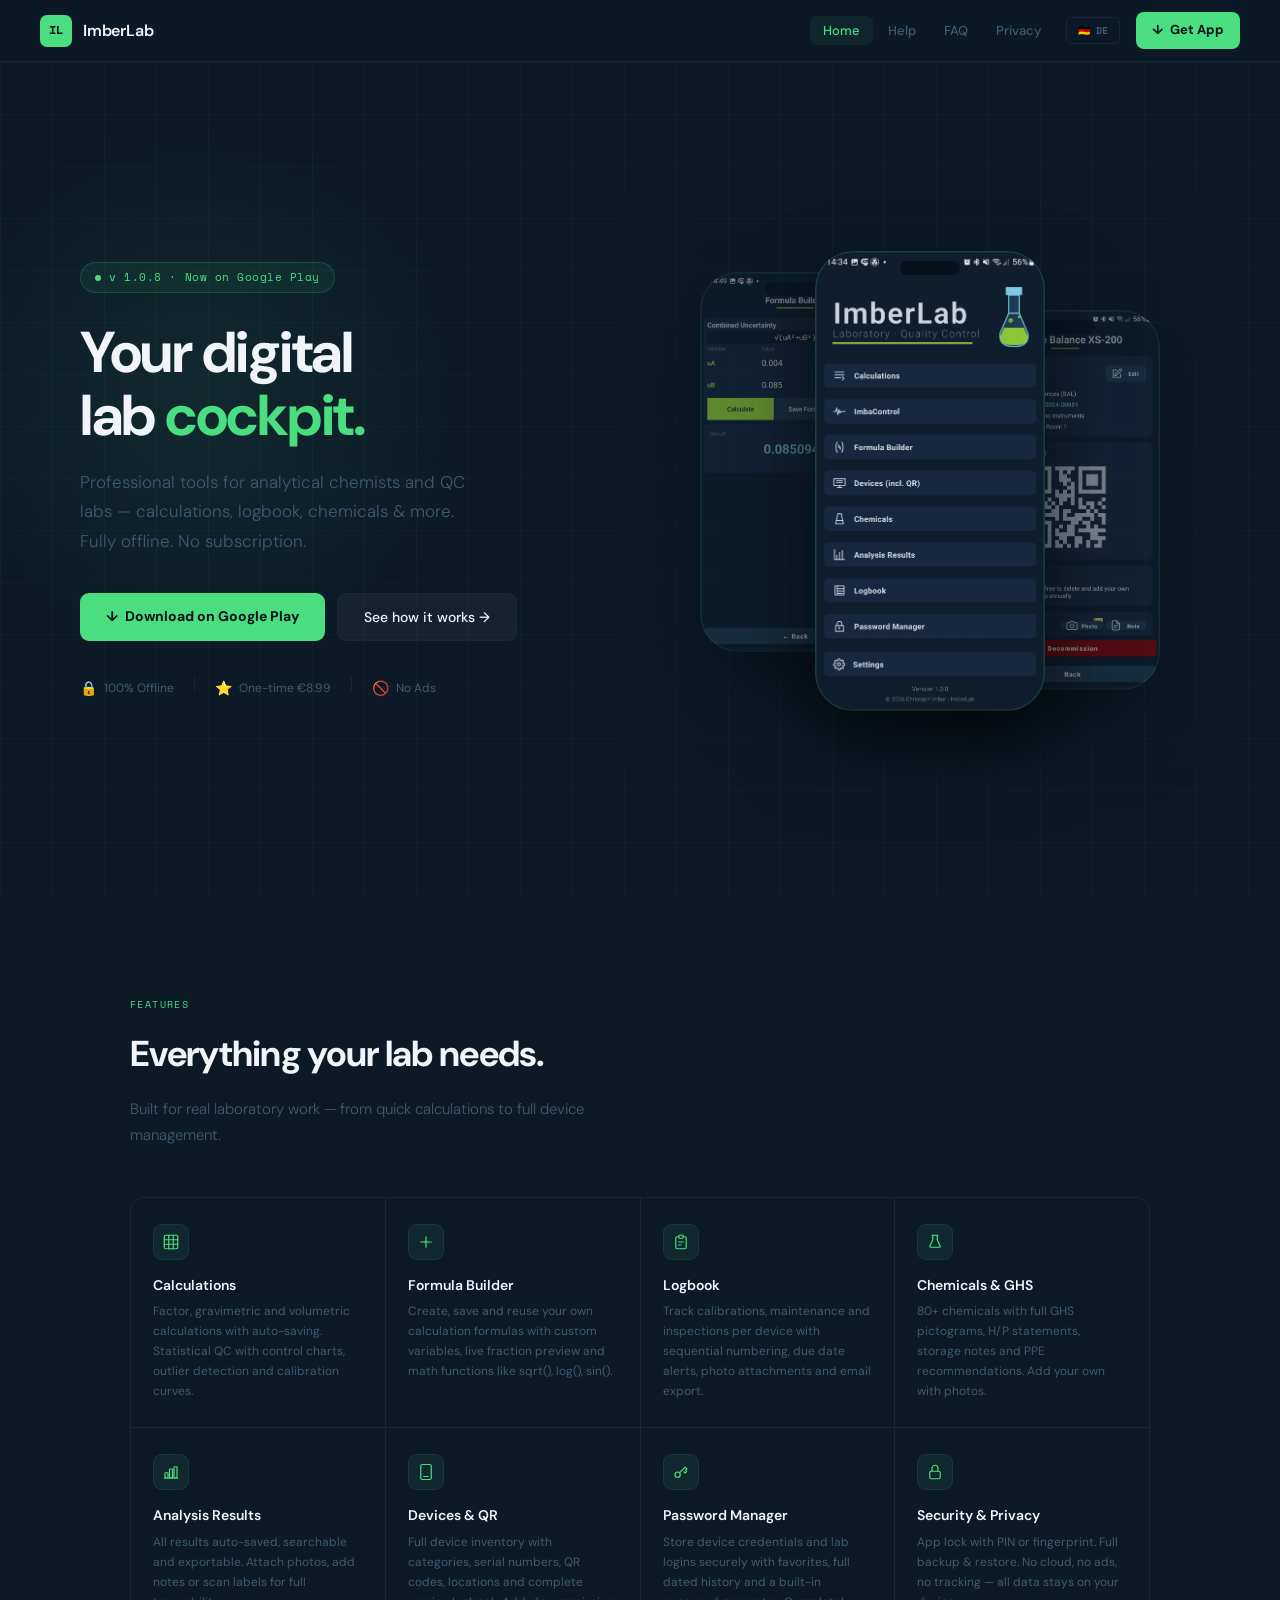
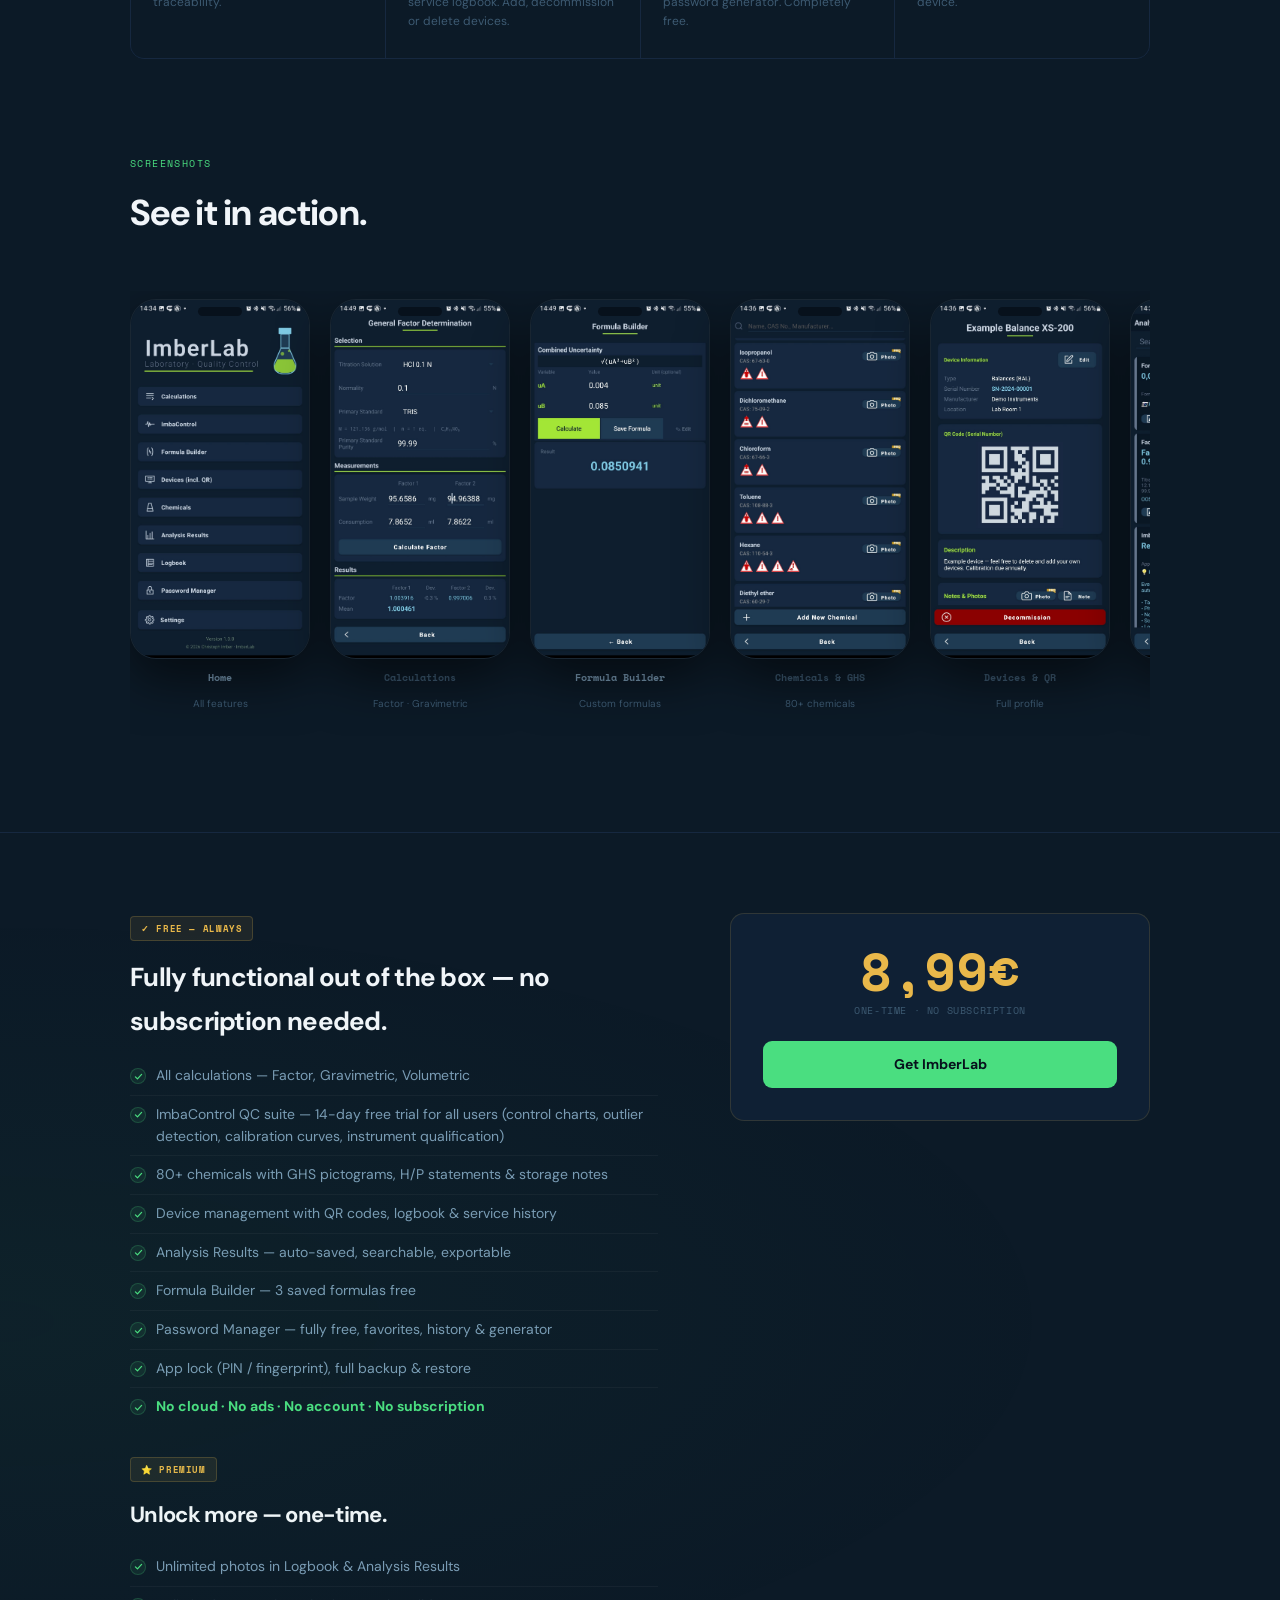
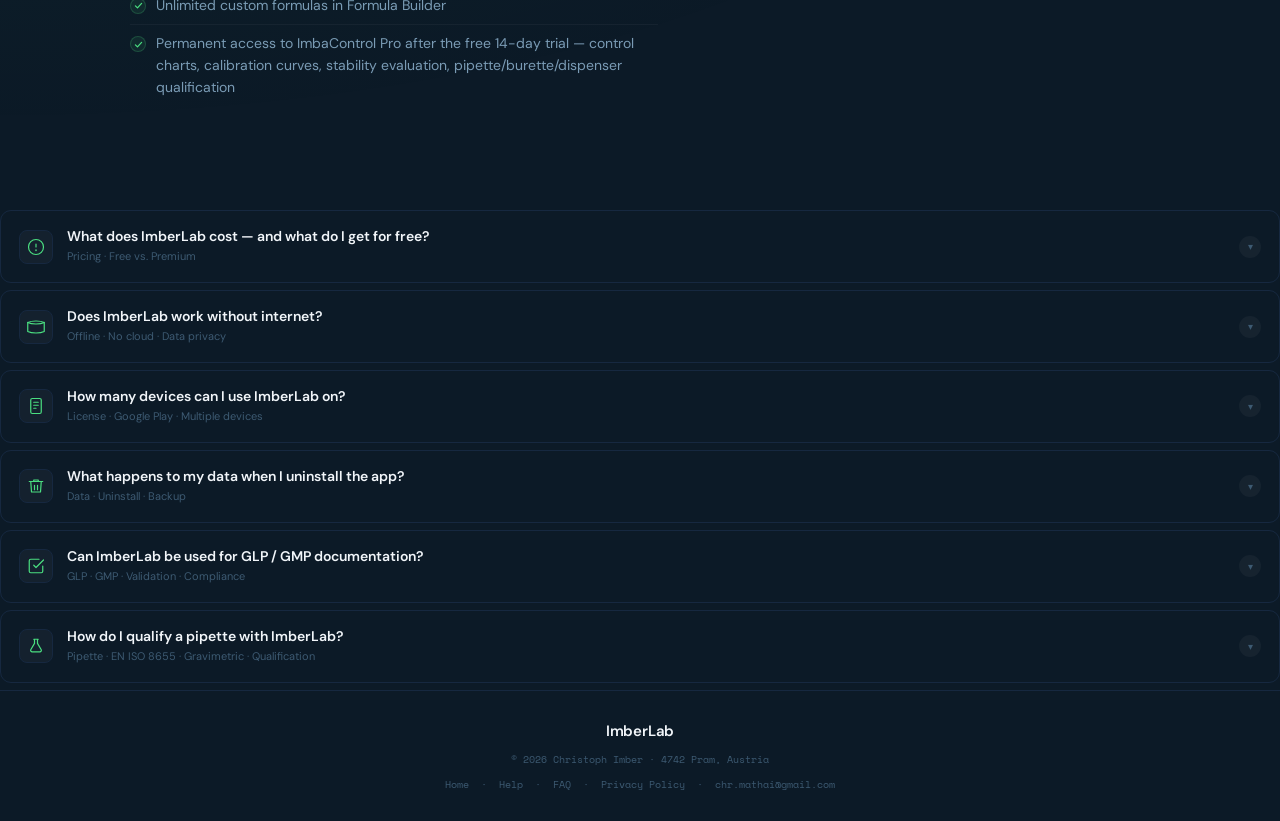
==== commit 8f3397b8: "Add files via upload" ====
--- a/index.html
+++ b/index.html
@@ -254,7 +254,7 @@
     <div class="hero-glow-r"></div>
 
     <div class="hero-content">
-      <div class="hero-badge">v 1.0.0 · <span class="lang-en inline">Now on Google Play</span><span class="lang-de inline">Jetzt auf Google Play</span></div>
+      <div class="hero-badge">v 1.0.8 · <span class="lang-en inline">Now on Google Play</span><span class="lang-de inline">Jetzt auf Google Play</span></div>
       <h1>
         <span class="lang-en">Your digital<br>lab <span class="ac">cockpit.</span></span>
         <span class="lang-de">Ihr digitales<br>Labor-<span class="ac">Cockpit.</span></span>
@@ -331,7 +331,7 @@
         <h2 class="sec-title" style="margin-bottom:10px;font-size:26px"><span class="lang-en">Fully functional out of the box — no subscription needed.</span><span class="lang-de">Vollständig einsatzbereit – kein Abo erforderlich.</span></h2>
         <ul class="prem-list">
           <li><span class="lang-en">All calculations — Factor, Gravimetric, Volumetric</span><span class="lang-de">Alle Berechnungen — Faktor, Gravimetrisch, Volumetrisch</span></li>
-          <li><span class="lang-en">Full ImbaControl QC suite — control charts, outlier detection, calibration curves</span><span class="lang-de">Vollständige ImbaControl QK — Regelkarten, Ausreißertest, Kalibriergeraden</span></li>
+          <li><span class="lang-en">ImbaControl QC suite — 14-day free trial for all users (control charts, outlier detection, calibration curves, instrument qualification)</span><span class="lang-de">ImbaControl QK-Suite — 14-tägige kostenlose Testphase für alle Nutzer (Regelkarten, Ausreißertest, Kalibriergeraden, Gerätequalifizierung)</span></li>
           <li><span class="lang-en">80+ chemicals with GHS pictograms, H/P statements & storage notes</span><span class="lang-de">80+ Chemikalien mit GHS-Piktogrammen, H/P-Sätzen & Lagerhinweisen</span></li>
           <li><span class="lang-en">Device management with QR codes, logbook & service history</span><span class="lang-de">Geräteverwaltung mit QR-Codes, Logbuch & Servicehistorie</span></li>
           <li><span class="lang-en">Analysis Results — auto-saved, searchable, exportable</span><span class="lang-de">Analysenergebnisse — automatisch gespeichert, durchsuchbar, exportierbar</span></li>
@@ -346,7 +346,7 @@
           <ul class="prem-list">
             <li><span class="lang-en">Unlimited photos in Logbook & Analysis Results</span><span class="lang-de">Unlimitierte Fotos im Logbuch & Analysenergebnisse</span></li>
             <li><span class="lang-en">Unlimited custom formulas in Formula Builder</span><span class="lang-de">Unbegrenzte eigene Formeln im Formula Builder</span></li>
-            <li><span class="lang-en">ImbaControl Pro — 14-day trial included (control charts, calibration curves, stability, pipette/burette/dispenser qualification)</span><span class="lang-de">ImbaControl Pro — 14-Tage-Testphase inklusive (Regelkarten, Kalibrierkurven, Stabilität, Pipetten-/Büretten-/Dispenserprüfung)</span></li>
+            <li><span class="lang-en">Permanent access to ImbaControl Pro after the free 14-day trial — control charts, calibration curves, stability evaluation, pipette/burette/dispenser qualification</span><span class="lang-de">Dauerhafter Zugriff auf ImbaControl Pro nach der kostenlosen 14-tägigen Testphase — Regelkarten, Kalibrierkurven, Stabilitätsbewertung, Pipetten-/Büretten-/Dispenserprüfung</span></li>
           </ul>
         </div>
       </div>
@@ -437,7 +437,7 @@
           <li><span class="lang-en">Activate the <strong>"No limit check"</strong> checkbox to document measurements without pass/fail evaluation — useful for customer-specific acceptance criteria.</span><span class="lang-de">Checkbox <strong>"Keine Grenzwertprüfung"</strong> aktivieren, um Messungen ohne Bestanden/Nicht-bestanden-Auswertung zu dokumentieren — nützlich für kundenspezifische Akzeptanzkriterien.</span></li>
           <li><span class="lang-en">Tap <strong>Export PDF</strong> to generate the qualification certificate. <strong>Page 1</strong> contains the full result table, environmental conditions, instrument data and two signature fields. <strong>Page 2</strong> provides a blank box for attaching a balance printout — enabling a complete paper trail without a single handwritten calculation.</span><span class="lang-de">Tippen auf <strong>PDF exportieren</strong> erzeugt das Prüfzertifikat. <strong>Seite 1</strong> enthält vollständige Ergebnistabelle, Umgebungsparameter, Gerätedaten und zwei Unterschriftenfelder. <strong>Seite 2</strong> enthält eine leere Box zum Aufkleben des Waagenausdrucks — für eine vollständige Nachweiskette ohne eine einzige handschriftliche Berechnung.</span></li>
         </ol>
-        <div class="tip">💡 <span class="lang-en">A complete qualification run for a 1000 µL pipette takes under 3 minutes. The generated PDF meets the documentation requirements of DIN EN ISO/IEC 17025, GMP Annex 11 and FDA 21 CFR Part 11 environments.</span><span class="lang-de">Eine vollständige Qualifizierung einer 1000-µL-Pipette dauert unter 3 Minuten. Das erzeugte PDF erfüllt die Dokumentationsanforderungen nach DIN EN ISO/IEC 17025, GMP Anhang 11 und FDA 21 CFR Part 11.</span></div>
+        <div class="tip">💡 <span class="lang-en">A complete qualification run for a 1000 µL pipette takes under 3 minutes. The generated PDF contains all relevant measurement data, environmental conditions and signature fields — suitable as a documentation basis within ISO 17025, GMP or internal quality systems.</span><span class="lang-de">Eine vollständige Qualifizierung einer 1000-µL-Pipette dauert unter 3 Minuten. Das erzeugte PDF enthält alle relevanten Messdaten, Umgebungsparameter und Unterschriftenfelder — geeignet als Grundlage für die Dokumentation im Rahmen von ISO 17025, GMP oder internen Qualitätssystemen.</span></div>
       </div>
     </div>
 
@@ -452,7 +452,7 @@
         <p><span class="lang-en">The Formula Builder lets you define any calculation formula using named variables and evaluate it interactively. No programming knowledge required.</span><span class="lang-de">Der Formelbuilder ermöglicht es, beliebige Berechnungsformeln mit benannten Variablen zu definieren und interaktiv auszuwerten — ohne Programmierkenntnisse.</span></p>
         <ol class="steps">
           <li><span class="lang-en">Enter a <strong>formula name</strong> (e.g. "Gehalt NaOH %", "Combined Uncertainty") — this name appears in saved formulas and in Analysis Results.</span><span class="lang-de"><strong>Formelname</strong> eingeben (z.B. "Gehalt NaOH %", "Messunsicherheit kombiniert") — dieser Name erscheint in gespeicherten Formeln und in Analyseergebnissen.</span></li>
-          <li><span class="lang-en">Type your <strong>formula expression</strong>. Supported operators: <code>+ − × / ^ ( )</code>. Supported functions: <code>sqrt() log() ln() sin() cos() tan() abs()</code>.</span><span class="lang-de"><strong>Formelausdruck</strong> eingeben. Unterstützte Operatoren: <code>+ − × / ^ ( )</code>. Unterstützte Funktionen: <code>sqrt() log() ln() sin() cos() tan() abs()</code>.</span></li>
+          <li><span class="lang-en">Type your <strong>formula expression</strong>. Supported operators: <code>+ − × / ^ ( )</code>. Supported functions: <code>sqrt() log() sin() cos() tan() abs()</code>.</span><span class="lang-de"><strong>Formelausdruck</strong> eingeben. Unterstützte Operatoren: <code>+ − × / ^ ( )</code>. Unterstützte Funktionen: <code>sqrt() log() sin() cos() tan() abs()</code>.</span></li>
           <li><span class="lang-en">A <strong>live fraction preview card</strong> appears automatically as you type. It renders numerator, denominator and multiplier visually — so you can verify the formula structure at a glance before calculating.</span><span class="lang-de">Eine <strong>Live-Bruchvorschaukarte</strong> erscheint automatisch während der Eingabe. Zähler, Nenner und Multiplikator werden visuell dargestellt — so lässt sich die Formelstruktur auf einen Blick prüfen, bevor gerechnet wird.</span></li>
           <li><span class="lang-en">Enter an optional <strong>result unit</strong> (e.g. <code>%</code>, <code>g/l</code>, <code>mmol/l</code>, <code>mg/kg</code>). Units in square brackets within the formula (e.g. <code>Einwaage[g]</code>) are automatically stripped before evaluation.</span><span class="lang-de">Optionale <strong>Ergebniseinheit</strong> eingeben (z.B. <code>%</code>, <code>g/l</code>, <code>mmol/l</code>, <code>mg/kg</code>). Einheiten in eckigen Klammern im Formeltext (z.B. <code>Einwaage[g]</code>) werden vor der Auswertung automatisch entfernt.</span></li>
           <li><span class="lang-en">Tap <strong>Detect Variables</strong> — ImberLab extracts all variable names from the formula. Variable names support <strong>umlauts (ä ö ü Ä Ö Ü ß)</strong> and <strong>hyphens</strong>, e.g. <code>CL-Milchsäure</code>, <code>Einwaage</code>, <code>Titerlösung</code>.</span><span class="lang-de">Tippen auf <strong>Variablen erkennen</strong> — ImberLab extrahiert alle Variablennamen aus der Formel. Variablennamen unterstützen <strong>Umlaute (ä ö ü Ä Ö Ü ß)</strong> und <strong>Bindestriche</strong>, z.B. <code>CL-Milchsäure</code>, <code>Einwaage</code>, <code>Titerlösung</code>.</span></li>
@@ -528,7 +528,7 @@
         <p><span class="lang-en">ImberLab ships with an offline database of 80+ common laboratory chemicals. Each entry contains complete GHS / EU CLP safety data — accessible without internet.</span><span class="lang-de">ImberLab enthält eine Offline-Datenbank mit über 80 gängigen Laborchemikalien. Jeder Eintrag enthält vollständige GHS-/EU-CLP-Sicherheitsdaten — ohne Internetverbindung abrufbar.</span></p>
         <ol class="steps">
           <li><span class="lang-en">Open <strong>Chemicals</strong> from the main menu. Use the <strong>search bar</strong> to filter by name or CAS number instantly.</span><span class="lang-de"><strong>Chemikalien</strong> im Hauptmenü öffnen. <strong>Suchleiste</strong> nutzen, um sofort nach Name oder CAS-Nummer zu filtern.</span></li>
-          <li><span class="lang-en">Tap any chemical to open the detail view. It shows: <strong>CAS number</strong>, <strong>molecular formula &amp; weight</strong>, <strong>GHS pictograms</strong>, <strong>signal word</strong>, <strong>H-statements</strong> (hazard), <strong>P-statements</strong> (precautionary), <strong>storage class</strong> and <strong>PPE requirements</strong>.</span><span class="lang-de">Tippen auf eine Chemikalie öffnet die Detailansicht: <strong>CAS-Nummer</strong>, <strong>Summenformel &amp; Molmasse</strong>, <strong>GHS-Piktogramme</strong>, <strong>Signalwort</strong>, <strong>H-Sätze</strong>, <strong>P-Sätze</strong>, <strong>Lagerklasse</strong> und <strong>PSA-Anforderungen</strong>.</span></li>
+          <li><span class="lang-en">Tap any chemical to open the detail view. It shows: <strong>CAS number</strong>, <strong>GHS pictograms</strong>, <strong>signal word</strong>, <strong>H-statements</strong> (hazard), <strong>P-statements</strong> (precautionary), <strong>storage class</strong> and <strong>PPE requirements</strong>.</span><span class="lang-de">Tippen auf eine Chemikalie öffnet die Detailansicht: <strong>CAS-Nummer</strong>, <strong>GHS-Piktogramme</strong>, <strong>Signalwort</strong>, <strong>H-Sätze</strong>, <strong>P-Sätze</strong>, <strong>Lagerklasse</strong> und <strong>PSA-Anforderungen</strong>.</span></li>
           <li><span class="lang-en">Tap any <strong>GHS pictogram</strong> to see its full EU CLP name and meaning (e.g. GHS02 = Flammable, GHS06 = Toxic).</span><span class="lang-de">Tippen auf ein <strong>GHS-Piktogramm</strong> zeigt seinen vollständigen EU-CLP-Namen und die Bedeutung (z.B. GHS02 = Entzündbar, GHS06 = Giftig).</span></li>
           <li><span class="lang-en">Tap <strong>+ Add Chemical</strong> to create a custom entry for a substance not in the built-in database. All fields (CAS, pictograms, H/P statements, storage, notes) are editable.</span><span class="lang-de">Tippen auf <strong>+ Chemikalie hinzufügen</strong> legt einen eigenen Eintrag für einen nicht enthaltenen Stoff an. Alle Felder (CAS, Piktogramme, H/P-Sätze, Lagerung, Notizen) sind editierbar.</span></li>
           <li><span class="lang-en"><strong>Long-press</strong> a custom entry to edit or delete it. Built-in entries can be <strong>overridden</strong> (your changes replace the default) or <strong>restored</strong> to default via Settings → Clear Data.</span><span class="lang-de"><strong>Lang drücken</strong> auf einen eigenen Eintrag zum Bearbeiten oder Löschen. Eingebaute Einträge können <strong>überschrieben</strong> werden (eigene Änderungen ersetzen den Standard) oder über Einstellungen → Daten löschen <strong>zurückgesetzt</strong> werden.</span></li>
@@ -588,7 +588,7 @@
           <li><span class="lang-en"><strong>Save Results</strong> — toggle to enable or disable automatic saving of all calculation results to Analysis Results. Enabled by default.</span><span class="lang-de"><strong>Ergebnisse speichern</strong> — automatisches Speichern aller Berechnungsergebnisse in Analyseergebnissen ein- oder ausschalten. Standardmäßig aktiv.</span></li>
           <li><span class="lang-en"><strong>App Lock</strong> — protect the app with a PIN (minimum 4 digits). Once set, the PIN is required every time the app is opened. Fingerprint unlock is supported on compatible devices. To disable, toggle off and confirm with the current PIN.</span><span class="lang-de"><strong>App-Lock</strong> — App mit PIN (mindestens 4 Stellen) schützen. Nach Einrichtung wird die PIN beim Öffnen der App abgefragt. Fingerabdruckentsperre wird auf kompatiblen Geräten unterstützt. Zum Deaktivieren umschalten und mit der aktuellen PIN bestätigen.</span></li>
           <li><span class="lang-en"><strong>Backup</strong> — exports all app data (devices, logbook, chemicals, formulas, passwords, results) to a local <code>.json</code> file. To restore, tap <em>Restore from Backup</em> and select the file. To transfer to a new device, copy the file to the new device first.</span><span class="lang-de"><strong>Backup</strong> — exportiert alle App-Daten (Geräte, Logbuch, Chemikalien, Formeln, Passwörter, Ergebnisse) in eine lokale <code>.json</code>-Datei. Zum Wiederherstellen auf <em>Aus Backup wiederherstellen</em> tippen und die Datei auswählen. Für Gerätewechsel die Datei zuerst auf das neue Gerät kopieren.</span></li>
-          <li><span class="lang-en"><strong>Premium (€8.99 one-time)</strong> — unlocks: unlimited photo attachments in Logbook &amp; Device Management, unlimited saved formulas in Formula Builder, and a 14-day free trial of ImbaControl Pro. No subscription, no recurring charges.</span><span class="lang-de"><strong>Premium (8,99 € einmalig)</strong> — schaltet frei: unbegrenzte Fotoanhänge in Logbuch &amp; Geräteverwaltung, unbegrenzte Formeln im Formelbuilder, und eine 14-tägige kostenlose Testphase von ImbaControl Pro. Kein Abo, keine wiederkehrenden Kosten.</span></li>
+          <li><span class="lang-en"><strong>Premium (€8.99 one-time)</strong> — unlocks: unlimited photo attachments in Logbook &amp; Device Management, unlimited saved formulas in Formula Builder, and permanent access to ImbaControl Pro (free 14-day trial for all users — Premium required after trial). No subscription, no recurring charges.</span><span class="lang-de"><strong>Premium (8,99 € einmalig)</strong> — schaltet frei: unbegrenzte Fotoanhänge in Logbuch &amp; Geräteverwaltung, unbegrenzte Formeln im Formelbuilder sowie dauerhaften Zugriff auf ImbaControl Pro nach der kostenlosen 14-tägigen Testphase (alle Nutzer erhalten die Testphase kostenlos — danach Premium erforderlich). Kein Abo, keine wiederkehrenden Kosten.</span></li>
           <li><span class="lang-en"><strong>Clear Data</strong> — selectively delete custom chemicals, custom devices, analysis results, or logbook entries. A confirmation dialog prevents accidental deletion. Built-in chemicals and built-in devices can also be reset to factory defaults here.</span><span class="lang-de"><strong>Daten löschen</strong> — selektives Löschen eigener Chemikalien, eigener Geräte, Analyseergebnisse oder Logbucheinträge. Ein Bestätigungsdialog verhindert versehentliches Löschen. Eingebaute Chemikalien und Geräte können hier auf Werkseinstellungen zurückgesetzt werden.</span></li>
           <li><span class="lang-en"><strong>Help &amp; Manual</strong> — opens the in-app guide (same content as this website) for quick reference while using the app.</span><span class="lang-de"><strong>Hilfe &amp; Handbuch</strong> — öffnet die In-App-Anleitung (gleicher Inhalt wie diese Website) für schnelle Nachschlagemöglichkeit während der App-Nutzung.</span></li>
         </ol>
@@ -614,7 +614,7 @@
           <li><span class="lang-en">Sequential numbering per device — no lost or illegible entries</span><span class="lang-de">Lückenlose Nummerierung pro Gerät — keine verlorenen oder unlesbaren Einträge</span></li>
           <li><span class="lang-en">Instant search by device, date, person or note text</span><span class="lang-de">Sofortige Suche nach Gerät, Datum, Person oder Notiztext</span></li>
           <li><span class="lang-en">Attach photos directly to entries — e.g. certificates or measurement records</span><span class="lang-de">Fotos direkt am Eintrag — z.B. Prüfzertifikate oder Messprotokolle</span></li>
-          <li><span class="lang-en">Export via email for audits and quality reviews</span><span class="lang-de">Export per E-Mail für Audits und Qualitätsprüfungen</span></li>
+          <li><span class="lang-en">Export as PDF or CSV — shareable via email, cloud storage or any other app</span><span class="lang-de">Export als PDF oder CSV — teilbar per E-Mail, Cloud-Speicher oder beliebige andere App</span></li>
         </ol>
         <div class="tip">💡 <span class="lang-en">ImberLab stores all logbook data locally — no cloud, no subscription.</span><span class="lang-de">ImberLab speichert alle Logbuchdaten lokal — ohne Cloud, ohne Abonnement.</span></div>
       </div>
@@ -695,6 +695,86 @@
         <div class="tip">💡 <span class="lang-en">Always back up before uninstalling the app or switching devices.</span><span class="lang-de">Immer vor der Deinstallation oder einem Gerätewechsel ein Backup erstellen.</span></div>
       </div>
     </div>
+  </div>
+</div>
+
+    <div class="acc">
+      <div class="acc-hdr" onclick="toggleAcc(this)"><div class="acc-icon"><svg width="18" height="18" viewBox="0 0 24 24" fill="none" stroke="#4ade80" stroke-width="1.6" stroke-linecap="round" stroke-linejoin="round"><circle cx="12" cy="12" r="10"/><line x1="12" y1="8" x2="12" y2="12"/><line x1="12" y1="16" x2="12" y2="16.5" stroke-width="2"/></svg></div><div class="acc-txt"><h3><span class="lang-en">What does ImberLab cost — and what do I get for free?</span><span class="lang-de">Was kostet ImberLab — und was ist kostenlos?</span></h3><p><span class="lang-en inline">Pricing · Free vs. Premium</span><span class="lang-de inline">Preise · Kostenlos vs. Premium</span></p></div><div class="acc-chev">▾</div></div>
+      <div class="acc-body">
+        <p><span class="lang-en">ImberLab is free to download with no time limit. The free version includes:</span><span class="lang-de">ImberLab ist kostenlos herunterladbar — ohne Zeitbeschränkung. Die kostenlose Version enthält:</span></p>
+        <ol class="steps">
+          <li><span class="lang-en">All calculations — Factor, Gravimetric, Volumetric, Formula Builder (up to 3 saved formulas)</span><span class="lang-de">Alle Berechnungen — Faktor, Gravimetrisch, Volumetrisch, Formelbuilder (bis zu 3 gespeicherte Formeln)</span></li>
+          <li><span class="lang-en">Device management, logbook (1 photo per entry), chemical database, password manager</span><span class="lang-de">Geräteverwaltung, Logbuch (1 Foto pro Eintrag), Chemikaliendatenbank, Passwortmanager</span></li>
+          <li><span class="lang-en">ImbaControl — 14-day free trial for all users</span><span class="lang-de">ImbaControl — 14-tägige kostenlose Testphase für alle Nutzer</span></li>
+        </ol>
+        <p><span class="lang-en"><strong>Premium (€8.99 — one-time, no subscription)</strong> unlocks: unlimited photos in Logbook &amp; Device Management, unlimited saved formulas, and permanent access to ImbaControl Pro after the trial.</span><span class="lang-de"><strong>Premium (8,99 € — einmalig, kein Abo)</strong> schaltet frei: unbegrenzte Fotos in Logbuch &amp; Geräteverwaltung, unbegrenzte Formeln sowie dauerhaften Zugriff auf ImbaControl Pro nach der Testphase.</span></p>
+      </div>
+    </div>
+
+    <div class="acc">
+      <div class="acc-hdr" onclick="toggleAcc(this)"><div class="acc-icon"><svg width="18" height="18" viewBox="0 0 24 24" fill="none" stroke="#4ade80" stroke-width="1.6" stroke-linecap="round" stroke-linejoin="round"><path d="M1 6s4-2 11-2 11 2 11 2v12s-4 2-11 2S1 18 1 18V6z"/><path d="M1 6s4 2 11 2 11-2 11-2"/></svg></div><div class="acc-txt"><h3><span class="lang-en">Does ImberLab work without internet?</span><span class="lang-de">Funktioniert ImberLab ohne Internet?</span></h3><p><span class="lang-en inline">Offline · No cloud · Data privacy</span><span class="lang-de inline">Offline · Keine Cloud · Datenschutz</span></p></div><div class="acc-chev">▾</div></div>
+      <div class="acc-body">
+        <ol class="steps">
+          <li><span class="lang-en"><strong>100% offline</strong> — ImberLab works entirely without an internet connection. No account, no login, no server.</span><span class="lang-de"><strong>100 % offline</strong> — ImberLab funktioniert vollständig ohne Internetverbindung. Kein Konto, kein Login, kein Server.</span></li>
+          <li><span class="lang-en">All data — devices, logbook entries, chemicals, formulas, passwords, results — is stored exclusively on your device.</span><span class="lang-de">Alle Daten — Geräte, Logbucheinträge, Chemikalien, Formeln, Passwörter, Ergebnisse — werden ausschließlich auf dem Gerät gespeichert.</span></li>
+          <li><span class="lang-en">Ideal for laboratories with restricted internet access, strict IT policies, or environments where cloud tools are not permitted.</span><span class="lang-de">Ideal für Labors mit eingeschränktem Internetzugang, strengen IT-Richtlinien oder Umgebungen, in denen Cloud-Tools nicht erlaubt sind.</span></li>
+        </ol>
+        <div class="tip">💡 <span class="lang-en">The only time an internet connection is needed is for the initial app download and for in-app purchases via Google Play.</span><span class="lang-de">Eine Internetverbindung wird nur beim erstmaligen Download und bei In-App-Käufen über Google Play benötigt.</span></div>
+      </div>
+    </div>
+
+    <div class="acc">
+      <div class="acc-hdr" onclick="toggleAcc(this)"><div class="acc-icon"><svg width="18" height="18" viewBox="0 0 24 24" fill="none" stroke="#4ade80" stroke-width="1.6" stroke-linecap="round" stroke-linejoin="round"><rect x="5" y="2" width="14" height="20" rx="2"/><line x1="9" y1="7" x2="15" y2="7"/><line x1="9" y1="11" x2="15" y2="11"/><line x1="9" y1="15" x2="12" y2="15"/></svg></div><div class="acc-txt"><h3><span class="lang-en">How many devices can I use ImberLab on?</span><span class="lang-de">Auf wie vielen Geräten kann ich ImberLab nutzen?</span></h3><p><span class="lang-en inline">License · Google Play · Multiple devices</span><span class="lang-de inline">Lizenz · Google Play · Mehrere Geräte</span></p></div><div class="acc-chev">▾</div></div>
+      <div class="acc-body">
+        <ol class="steps">
+          <li><span class="lang-en">ImberLab can be installed on all Android devices linked to the same Google account — at no extra cost.</span><span class="lang-de">ImberLab kann auf allen Android-Geräten installiert werden, die mit demselben Google-Konto verknüpft sind — ohne zusätzliche Kosten.</span></li>
+          <li><span class="lang-en">The Premium purchase is also linked to the Google account and can be restored on any device via <em>Restore Purchase</em> in the app.</span><span class="lang-de">Der Premium-Kauf ist ebenfalls an das Google-Konto gebunden und kann auf jedem Gerät über <em>Kauf wiederherstellen</em> in der App wiederhergestellt werden.</span></li>
+          <li><span class="lang-en">Note: app data (logbook, devices, formulas etc.) is stored locally on each device separately. Use the Backup function to transfer data between devices.</span><span class="lang-de">Hinweis: App-Daten (Logbuch, Geräte, Formeln usw.) werden lokal auf jedem Gerät separat gespeichert. Die Backup-Funktion ermöglicht die Übertragung zwischen Geräten.</span></li>
+        </ol>
+      </div>
+    </div>
+
+    <div class="acc">
+      <div class="acc-hdr" onclick="toggleAcc(this)"><div class="acc-icon"><svg width="18" height="18" viewBox="0 0 24 24" fill="none" stroke="#4ade80" stroke-width="1.6" stroke-linecap="round" stroke-linejoin="round"><polyline points="3 6 5 6 21 6"/><path d="M19 6l-1 14H6L5 6"/><path d="M10 11v6m4-6v6"/><path d="M9 6V4h6v2"/></svg></div><div class="acc-txt"><h3><span class="lang-en">What happens to my data when I uninstall the app?</span><span class="lang-de">Was passiert mit meinen Daten wenn ich die App deinstalliere?</span></h3><p><span class="lang-en inline">Data · Uninstall · Backup</span><span class="lang-de inline">Daten · Deinstallation · Backup</span></p></div><div class="acc-chev">▾</div></div>
+      <div class="acc-body">
+        <ol class="steps">
+          <li><span class="lang-en">When you uninstall ImberLab, all locally stored app data is permanently deleted from the device — logbook entries, devices, chemicals, formulas, results and passwords.</span><span class="lang-de">Beim Deinstallieren von ImberLab werden alle lokal gespeicherten App-Daten dauerhaft vom Gerät gelöscht — Logbucheinträge, Geräte, Chemikalien, Formeln, Ergebnisse und Passwörter.</span></li>
+          <li><span class="lang-en">This cannot be undone. <strong>Always create a backup before uninstalling</strong> via Settings → Backup → Create Backup.</span><span class="lang-de">Dies kann nicht rückgängig gemacht werden. <strong>Immer vor der Deinstallation ein Backup erstellen</strong> über Einstellungen → Backup → Backup erstellen.</span></li>
+          <li><span class="lang-en">The backup file (.json) is saved to your device storage and survives the uninstall. After reinstalling ImberLab, use Restore from Backup to recover all data.</span><span class="lang-de">Die Backup-Datei (.json) wird im Gerätespeicher gespeichert und bleibt nach der Deinstallation erhalten. Nach der Neuinstallation von ImberLab alle Daten über Aus Backup wiederherstellen zurückholen.</span></li>
+        </ol>
+        <div class="tip">💡 <span class="lang-en">Your Premium purchase is linked to your Google account — it can always be restored after reinstalling, even without a backup file.</span><span class="lang-de">Der Premium-Kauf ist an das Google-Konto gebunden — er kann nach der Neuinstallation jederzeit wiederhergestellt werden, auch ohne Backup-Datei.</span></div>
+      </div>
+    </div>
+
+    <div class="acc">
+      <div class="acc-hdr" onclick="toggleAcc(this)"><div class="acc-icon"><svg width="18" height="18" viewBox="0 0 24 24" fill="none" stroke="#4ade80" stroke-width="1.6" stroke-linecap="round" stroke-linejoin="round"><path d="M9 11l3 3L22 4"/><path d="M21 12v7a2 2 0 01-2 2H5a2 2 0 01-2-2V5a2 2 0 012-2h11"/></svg></div><div class="acc-txt"><h3><span class="lang-en">Can ImberLab be used for GLP / GMP documentation?</span><span class="lang-de">Kann ImberLab für GLP-/GMP-Dokumentation eingesetzt werden?</span></h3><p><span class="lang-en inline">GLP · GMP · Validation · Compliance</span><span class="lang-de inline">GLP · GMP · Validierung · Konformität</span></p></div><div class="acc-chev">▾</div></div>
+      <div class="acc-body">
+        <p><span class="lang-en">ImberLab is a practical tool for laboratory work and supports good documentation practice in many ways — but there are important limitations to be aware of:</span><span class="lang-de">ImberLab ist ein praxisorientiertes Werkzeug für die Laborarbeit und unterstützt gute Dokumentationspraxis in vielfacher Hinsicht — es gibt jedoch wichtige Einschränkungen, die zu beachten sind:</span></p>
+        <ol class="steps">
+          <li><span class="lang-en"><strong>Suitable as a supporting tool:</strong> PDF exports with timestamps, sequential entry numbering, signature fields in qualification reports, and PDF/CSV export for audit documentation.</span><span class="lang-de"><strong>Als unterstützendes Werkzeug geeignet:</strong> PDF-Exporte mit Zeitstempel, fortlaufende Eintragnummerierung, Unterschriftenfelder in Qualifizierungsprotokollen sowie PDF/CSV-Export für Auditdokumentation.</span></li>
+          <li><span class="lang-en"><strong>Not a validated system:</strong> ImberLab is not validated according to 21 CFR Part 11, EU GMP Annex 11 or comparable regulations. It does not provide electronic signatures with legal validity, audit trails or user access management.</span><span class="lang-de"><strong>Kein validiertes System:</strong> ImberLab ist nicht nach 21 CFR Part 11, EU-GMP-Anhang 11 oder vergleichbaren Vorschriften validiert. Es bietet keine rechtsgültigen elektronischen Signaturen, keinen Audit-Trail und keine Benutzerzugriffsverwaltung.</span></li>
+          <li><span class="lang-en">Whether ImberLab meets the documentation requirements of your specific regulatory environment is the responsibility of the user and must be assessed individually.</span><span class="lang-de">Ob ImberLab die Dokumentationsanforderungen der jeweiligen regulatorischen Umgebung erfüllt, liegt in der Verantwortung des Nutzers und muss individuell bewertet werden.</span></li>
+        </ol>
+        <div class="tip">💡 <span class="lang-en">In many quality lab environments, ImberLab works well alongside existing QMS systems — for routine calculations, instrument logbooks and qualification records that are then filed in the QMS.</span><span class="lang-de">In vielen Qualitätslabors funktioniert ImberLab gut ergänzend zu bestehenden QM-Systemen — für Routineberechnungen, Gerätelogbücher und Qualifizierungsprotokolle, die dann im QMS abgelegt werden.</span></div>
+      </div>
+    </div>
+
+    <div class="acc">
+      <div class="acc-hdr" onclick="toggleAcc(this)"><div class="acc-icon"><svg width="18" height="18" viewBox="0 0 24 24" fill="none" stroke="#4ade80" stroke-width="1.6" stroke-linecap="round" stroke-linejoin="round"><path d="M9 3h6m-5 0v5.5L5 17a2 2 0 001.84 2.8h10.32A2 2 0 0019 17l-5-8.5V3"/></svg></div><div class="acc-txt"><h3><span class="lang-en">How do I qualify a pipette with ImberLab?</span><span class="lang-de">Wie qualifiziere ich eine Pipette mit ImberLab?</span></h3><p><span class="lang-en inline">Pipette · EN ISO 8655 · Gravimetric · Qualification</span><span class="lang-de inline">Pipette · EN ISO 8655 · Gravimetrisch · Qualifizierung</span></p></div><div class="acc-chev">▾</div></div>
+      <div class="acc-body">
+        <p><span class="lang-en">ImberLab performs gravimetric pipette qualification per <strong>EN ISO 8655-2:2022</strong> (air cushion) or <strong>EN ISO 8655-3:2002</strong> (direct displacement). The complete workflow takes under 5 minutes:</span><span class="lang-de">ImberLab führt die gravimetrische Pipettenqualifizierung nach <strong>EN ISO 8655-2:2022</strong> (Luftpolster) oder <strong>EN ISO 8655-3:2002</strong> (Direktverdrängung) durch. Der gesamte Workflow dauert unter 5 Minuten:</span></p>
+        <ol class="steps">
+          <li><span class="lang-en">Open <strong>ImbaControl → Pipette Qualification</strong>. Select pipette type (air cushion variable/fixed, direct displacement, multichannel) and enter nominal volume.</span><span class="lang-de"><strong>ImbaControl → Pipettenprüfung</strong> öffnen. Pipettentyp (Luftpolster variabel/fix, Direktverdrängung, Mehrkanal) und Nennvolumen eingeben.</span></li>
+          <li><span class="lang-en">Fill in device data: Pipette ID, Balance ID, Inspector, and the 4 instrument IDs (thermometer liquid/room, barometer, hygrometer).</span><span class="lang-de">Gerätedaten ausfüllen: Pipetten-ID, Waagen-ID, Prüfer sowie die 4 Instrument-IDs (Thermometer Flüssigkeit/Raum, Barometer, Hygrometer).</span></li>
+          <li><span class="lang-en">Enter environmental conditions: liquid temperature, room temperature, air pressure and humidity (start and end values). The Z-factor is calculated automatically from the water density table.</span><span class="lang-de">Umgebungsbedingungen eingeben: Flüssigkeitstemperatur, Raumtemperatur, Luftdruck und Luftfeuchtigkeit (Anfangs- und Endwerte). Der Z-Faktor wird automatisch aus der Wasserdichtetabelle berechnet.</span></li>
+          <li><span class="lang-en">Enter the 10 weighings per nominal volume (up to 3 nominal volumes per test run). ImberLab calculates mean volume, systematic error (Es) and random error (CV) and compares them against the EN ISO 8655 tolerance table.</span><span class="lang-de">Die 10 Einzelwägungen pro Nennvolumen eingeben (bis zu 3 Nennvolumen pro Prüfung). ImberLab berechnet Mittelvolumen, systematischen Fehler (Es) und Zufallsfehler (CV) und vergleicht sie mit der EN ISO 8655-Toleranztabelle.</span></li>
+          <li><span class="lang-en">The result shows <strong>PASS</strong> or <strong>FAIL</strong> per nominal volume. Tap <strong>Export PDF</strong> to generate the qualification certificate — page 1 with full results and two signature fields, page 2 with a blank box for the balance printout.</span><span class="lang-de">Das Ergebnis zeigt <strong>BESTANDEN</strong> oder <strong>NICHT BESTANDEN</strong> pro Nennvolumen. Tippen auf <strong>PDF exportieren</strong> erzeugt das Qualifizierungszertifikat — Seite 1 mit vollständigen Ergebnissen und zwei Unterschriftenfeldern, Seite 2 mit leerer Box für den Waagenausdruck.</span></li>
+        </ol>
+        <div class="tip">💡 <span class="lang-en">The same workflow applies for burettes (EN ISO 8655-3) and dispensers (EN ISO 8655-5) — accessible via ImbaControl → Burette Qualification / Dispenser Qualification.</span><span class="lang-de">Derselbe Workflow gilt für Büretten (EN ISO 8655-3) und Dispenser (EN ISO 8655-5) — erreichbar über ImbaControl → Bürettenprüfung / Dispenserprüfung.</span></div>
+      </div>
+    </div>
+
+
   </div>
 </div>
 
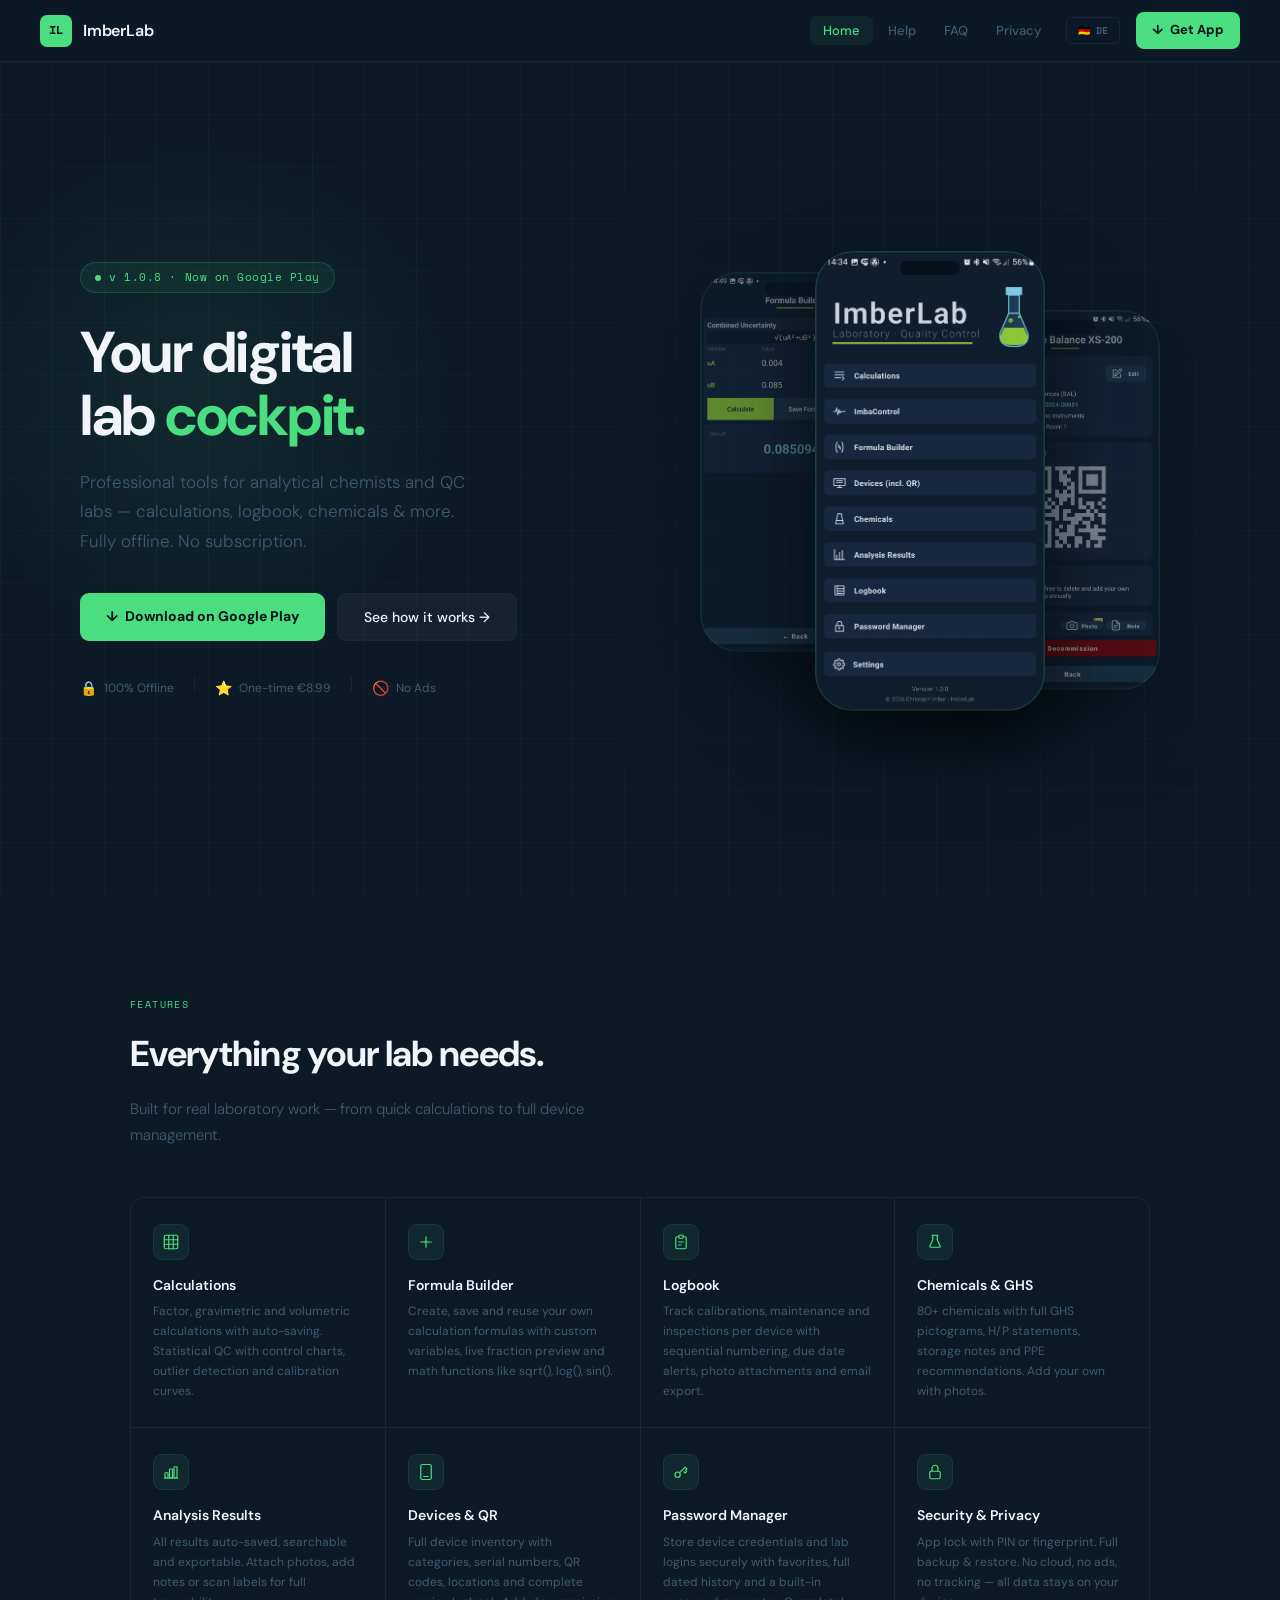
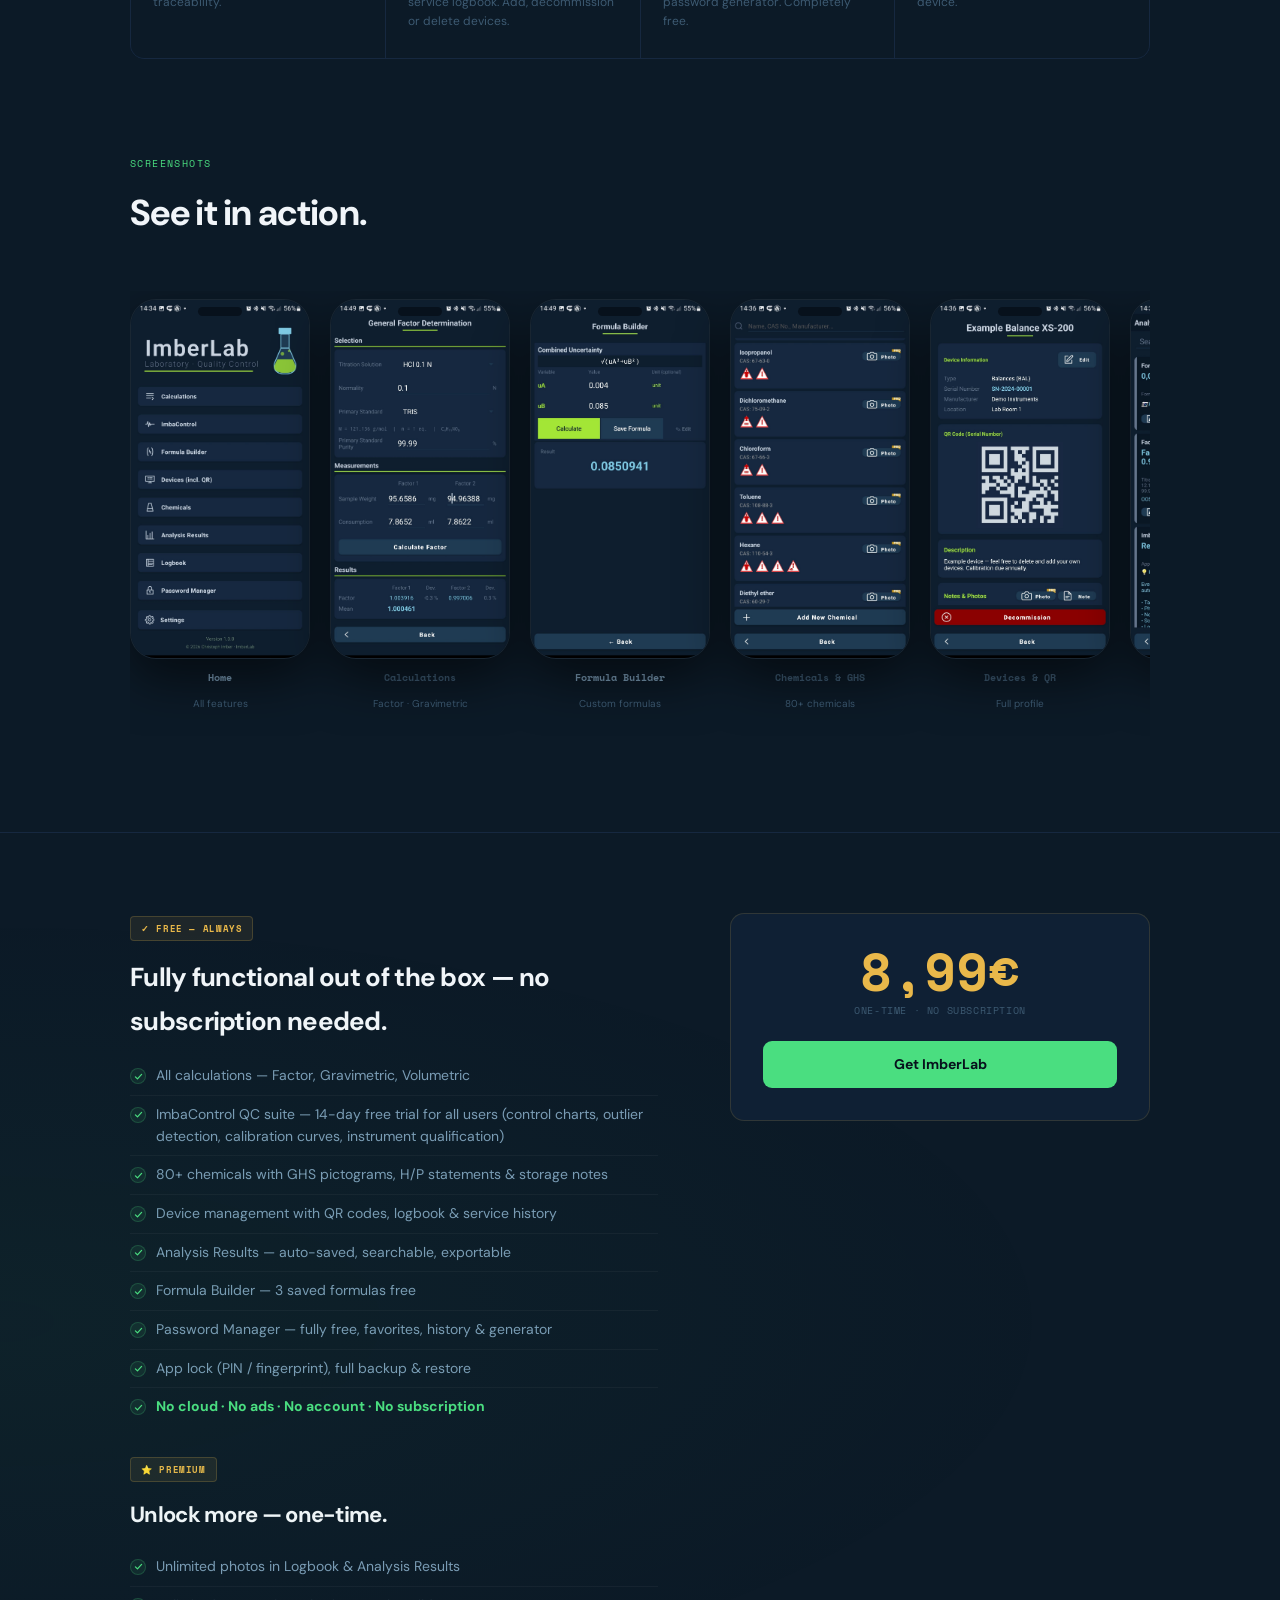
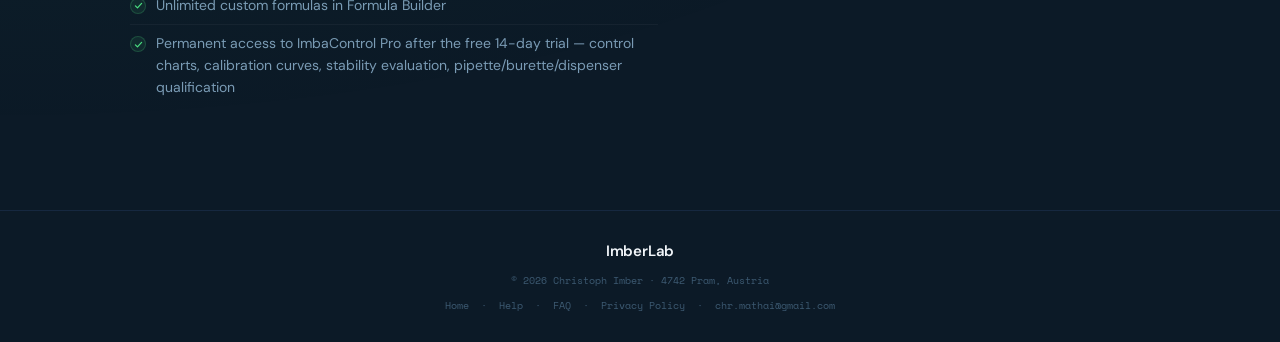
==== commit b14b8c67: "Add files via upload" ====
--- a/index.html
+++ b/index.html
@@ -695,9 +695,6 @@
         <div class="tip">💡 <span class="lang-en">Always back up before uninstalling the app or switching devices.</span><span class="lang-de">Immer vor der Deinstallation oder einem Gerätewechsel ein Backup erstellen.</span></div>
       </div>
     </div>
-  </div>
-</div>
-
     <div class="acc">
       <div class="acc-hdr" onclick="toggleAcc(this)"><div class="acc-icon"><svg width="18" height="18" viewBox="0 0 24 24" fill="none" stroke="#4ade80" stroke-width="1.6" stroke-linecap="round" stroke-linejoin="round"><circle cx="12" cy="12" r="10"/><line x1="12" y1="8" x2="12" y2="12"/><line x1="12" y1="16" x2="12" y2="16.5" stroke-width="2"/></svg></div><div class="acc-txt"><h3><span class="lang-en">What does ImberLab cost — and what do I get for free?</span><span class="lang-de">Was kostet ImberLab — und was ist kostenlos?</span></h3><p><span class="lang-en inline">Pricing · Free vs. Premium</span><span class="lang-de inline">Preise · Kostenlos vs. Premium</span></p></div><div class="acc-chev">▾</div></div>
       <div class="acc-body">
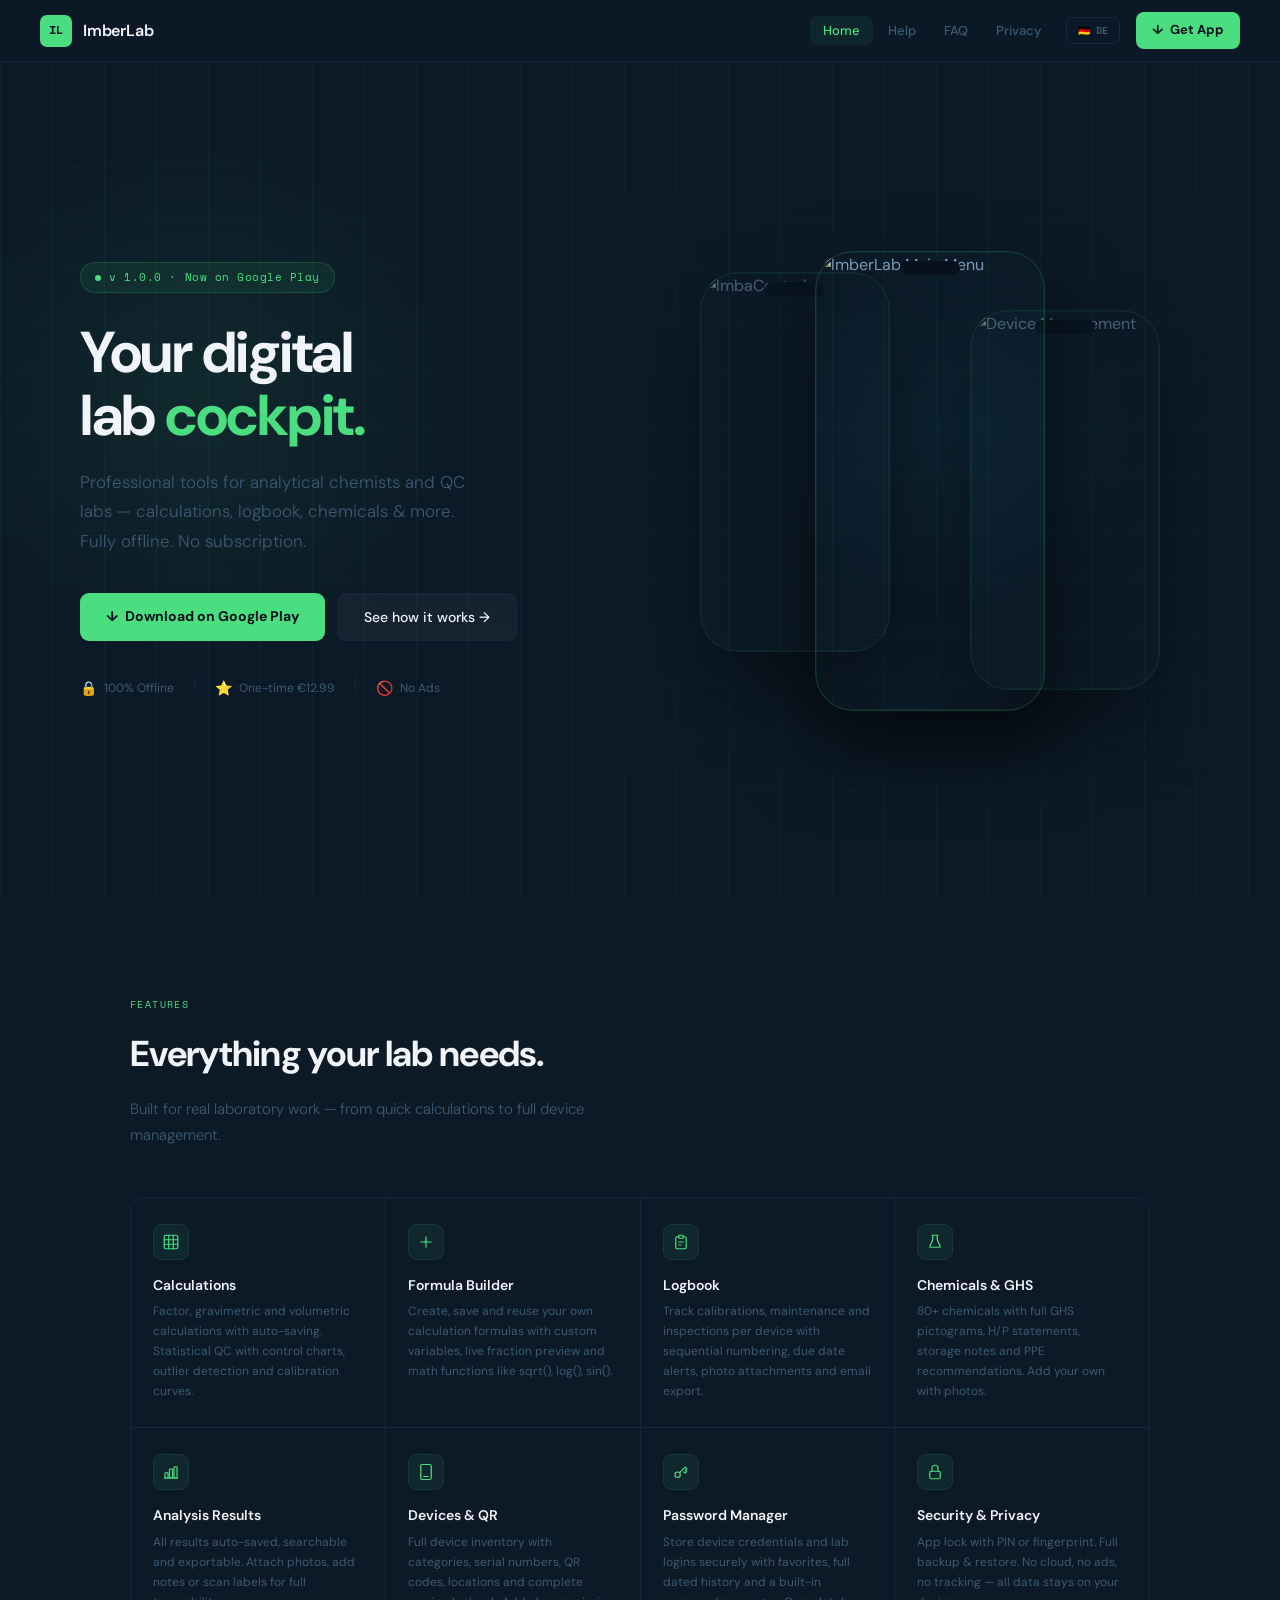
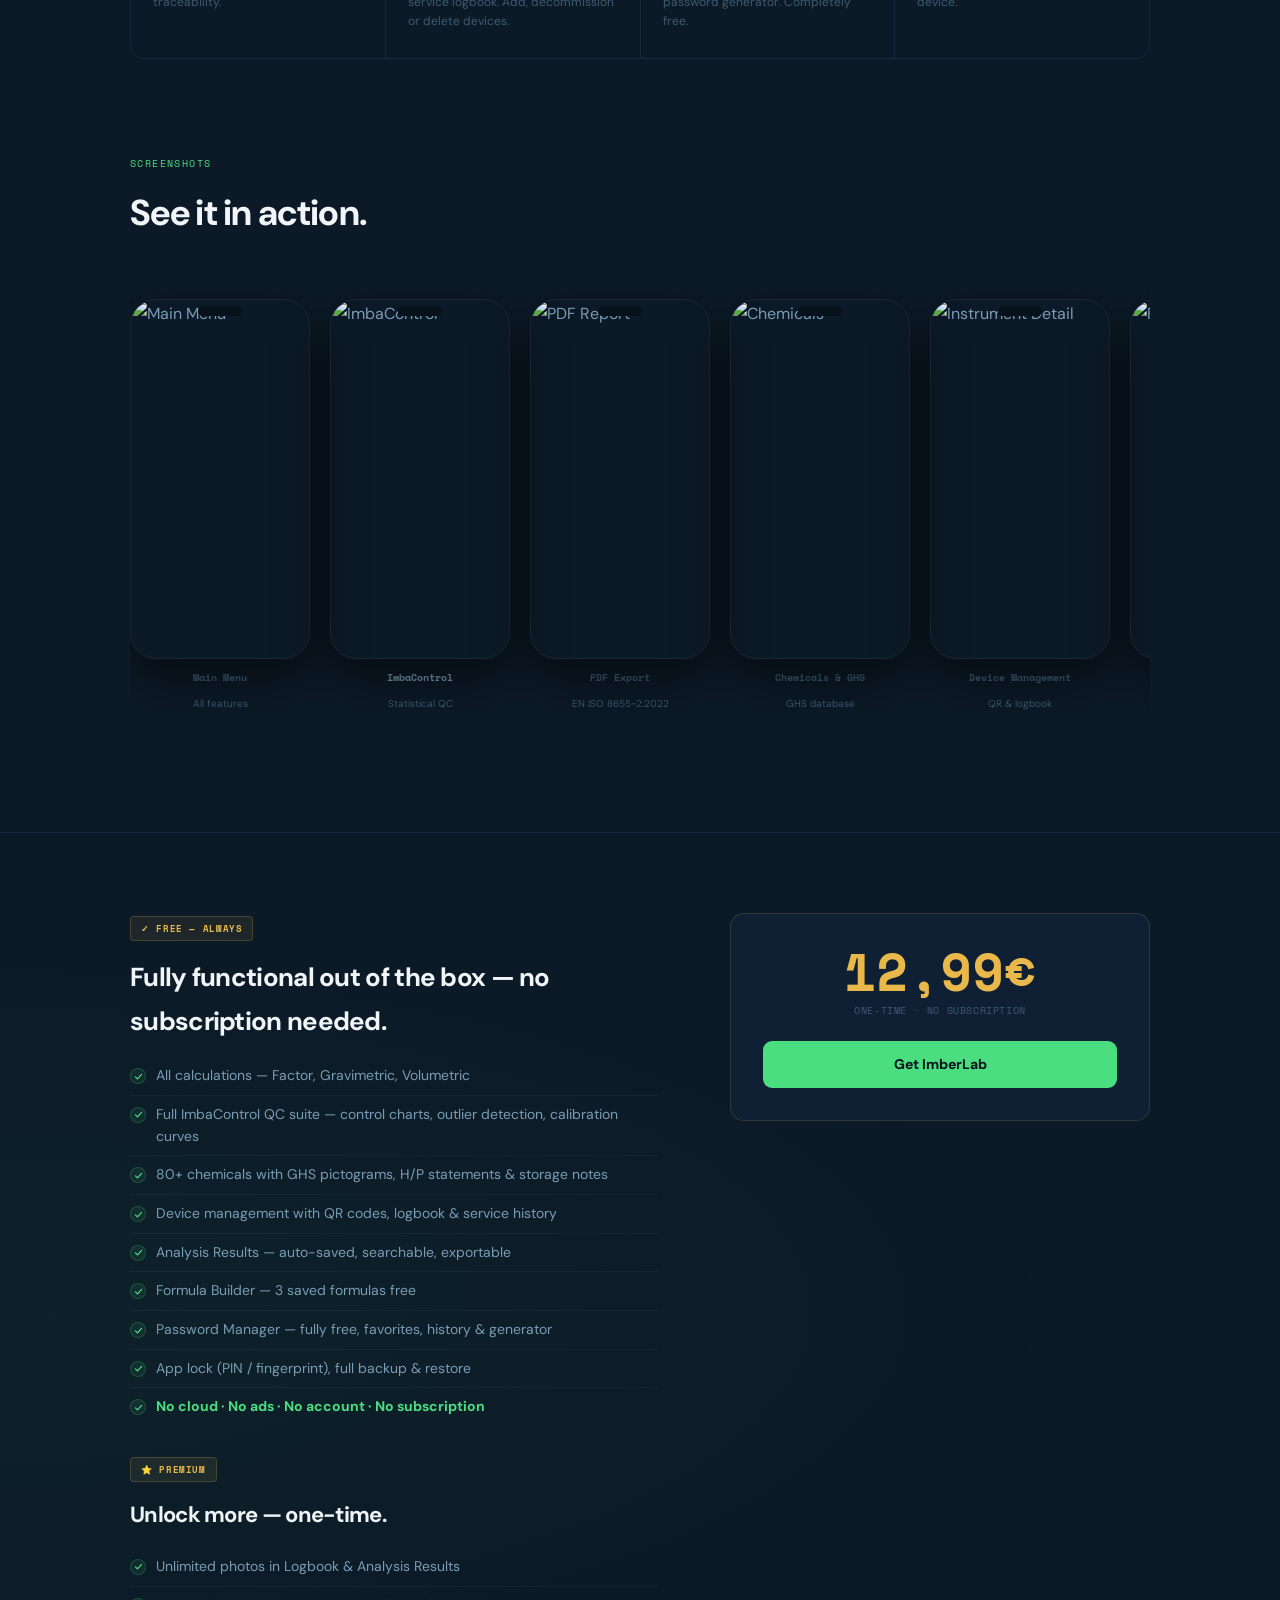
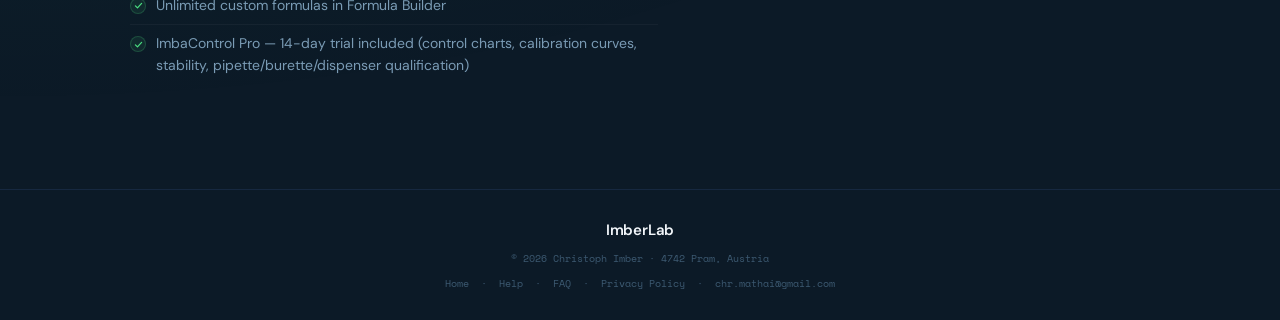
==== commit 81f89ff8: "Add files via upload" ====
--- a/index.html
+++ b/index.html
@@ -254,7 +254,7 @@
     <div class="hero-glow-r"></div>
 
     <div class="hero-content">
-      <div class="hero-badge">v 1.0.8 · <span class="lang-en inline">Now on Google Play</span><span class="lang-de inline">Jetzt auf Google Play</span></div>
+      <div class="hero-badge">v 1.0.0 · <span class="lang-en inline">Now on Google Play</span><span class="lang-de inline">Jetzt auf Google Play</span></div>
       <h1>
         <span class="lang-en">Your digital<br>lab <span class="ac">cockpit.</span></span>
         <span class="lang-de">Ihr digitales<br>Labor-<span class="ac">Cockpit.</span></span>
@@ -270,7 +270,7 @@
       <div class="hero-badges">
         <div class="hbadge"><span class="hbadge-icon">🔒</span><span class="lang-en inline">100% Offline</span><span class="lang-de inline">100% Offline</span></div>
         <div class="hbadge-sep"></div>
-        <div class="hbadge"><span class="hbadge-icon">⭐</span><span class="lang-en inline">One-time €8.99</span><span class="lang-de inline">Einmalig €8,99</span></div>
+        <div class="hbadge"><span class="hbadge-icon">⭐</span><span class="lang-en inline">One-time €12.99</span><span class="lang-de inline">Einmalig €12,99</span></div>
         <div class="hbadge-sep"></div>
         <div class="hbadge"><span class="hbadge-icon">🚫</span><span class="lang-en inline">No Ads</span><span class="lang-de inline">Keine Werbung</span></div>
       </div>
@@ -279,15 +279,15 @@
     <div class="hero-phones" id="heroPhones">
       <div class="hphone hp-side hp-side-l" id="hpL">
         <div class="hphone-notch"></div>
-        <img id="hpImgL" src="screenshots/03_Formula_Builder.jpg" alt="Formula Builder"/>
+        <img id="hpImgL" src="screenshots/web_02_web_imbacontrol.png" alt="ImbaControl"/>
       </div>
       <div class="hphone hp-main" id="hpM">
         <div class="hphone-notch"></div>
-        <img id="hpImgM" src="screenshots/01_Home.jpg" alt="ImberLab Home"/>
+        <img id="hpImgM" src="screenshots/web_01_web_hauptmenu.png" alt="ImberLab Main Menu"/>
       </div>
       <div class="hphone hp-side hp-side-r" id="hpR">
         <div class="hphone-notch"></div>
-        <img id="hpImgR" src="screenshots/05_Device_and_QR_Code.jpg" alt="Devices"/>
+        <img id="hpImgR" src="screenshots/web_05_web_instrument.png" alt="Device Management"/>
       </div>
     </div>
   </section>
@@ -312,13 +312,12 @@
     <div class="sec-label"><span class="lang-en inline">Screenshots</span><span class="lang-de inline">Screenshots</span></div>
     <h2 class="sec-title"><span class="lang-en">See it in action.</span><span class="lang-de">Die App in Aktion.</span></h2>
     <div class="ss-scroll">
-      <div class="ss-item" onclick="openLB('screenshots/01_Home.jpg')"><div class="ss-phone"><img src="screenshots/01_Home.jpg" alt="Home" loading="lazy"></div><div class="ss-label"><strong>Home</strong><span><span class="lang-en inline">All features</span><span class="lang-de inline">Alle Funktionen</span></span></div></div>
-      <div class="ss-item" onclick="openLB('screenshots/02_Calculations.jpg')"><div class="ss-phone"><img src="screenshots/02_Calculations.jpg" alt="Calculations" loading="lazy"></div><div class="ss-label"><strong><span class="lang-en inline">Calculations</span><span class="lang-de inline">Berechnungen</span></strong><span>Factor · Gravimetric</span></div></div>
-      <div class="ss-item" onclick="openLB('screenshots/03_Formula_Builder.jpg')"><div class="ss-phone"><img src="screenshots/03_Formula_Builder.jpg" alt="Formula Builder" loading="lazy"></div><div class="ss-label"><strong>Formula Builder</strong><span><span class="lang-en inline">Custom formulas</span><span class="lang-de inline">Eigene Formeln</span></span></div></div>
-      <div class="ss-item" onclick="openLB('screenshots/04_Chemicals.jpg')"><div class="ss-phone"><img src="screenshots/04_Chemicals.jpg" alt="Chemicals" loading="lazy"></div><div class="ss-label"><strong><span class="lang-en inline">Chemicals &amp; GHS</span><span class="lang-de inline">Chemikalien &amp; GHS</span></strong><span>80+ <span class="lang-en inline">chemicals</span><span class="lang-de inline">Chemikalien</span></span></div></div>
-      <div class="ss-item" onclick="openLB('screenshots/05_Device_and_QR_Code.jpg')"><div class="ss-phone"><img src="screenshots/05_Device_and_QR_Code.jpg" alt="Device" loading="lazy"></div><div class="ss-label"><strong><span class="lang-en inline">Devices &amp; QR</span><span class="lang-de inline">Geräte &amp; QR</span></strong><span><span class="lang-en inline">Full profile</span><span class="lang-de inline">Vollständig</span></span></div></div>
-      <div class="ss-item" onclick="openLB('screenshots/06_Analysis_Results.jpg')"><div class="ss-phone"><img src="screenshots/06_Analysis_Results.jpg" alt="Analysis Results" loading="lazy"></div><div class="ss-label"><strong><span class="lang-en inline">Analysis Results</span><span class="lang-de inline">Analysenergebnisse</span></strong><span><span class="lang-en inline">Auto-saved</span><span class="lang-de inline">Auto-gespeichert</span></span></div></div>
-      <div class="ss-item" onclick="openLB('screenshots/07_Password_Manager.jpg')"><div class="ss-phone"><img src="screenshots/07_Password_Manager.jpg" alt="Password Manager" loading="lazy"></div><div class="ss-label"><strong><span class="lang-en inline">Password Manager</span><span class="lang-de inline">Passwort-Manager</span></strong><span><span class="lang-en inline">Free &amp; secure</span><span class="lang-de inline">Kostenlos &amp; sicher</span></span></div></div>
+      <div class="ss-item" onclick="openLB('screenshots/web_01_web_hauptmenu.png')"><div class="ss-phone"><img src="screenshots/web_01_web_hauptmenu.png" alt="Main Menu" loading="lazy"></div><div class="ss-label"><strong><span class="lang-en inline">Main Menu</span><span class="lang-de inline">Hauptmenü</span></strong><span><span class="lang-en inline">All features</span><span class="lang-de inline">Alle Funktionen</span></span></div></div>
+      <div class="ss-item" onclick="openLB('screenshots/web_02_web_imbacontrol.png')"><div class="ss-phone"><img src="screenshots/web_02_web_imbacontrol.png" alt="ImbaControl" loading="lazy"></div><div class="ss-label"><strong>ImbaControl</strong><span><span class="lang-en inline">Statistical QC</span><span class="lang-de inline">Statistische QK</span></span></div></div>
+      <div class="ss-item" onclick="openLB('screenshots/web_03_web_pdf_report.png')"><div class="ss-phone"><img src="screenshots/web_03_web_pdf_report.png" alt="PDF Report" loading="lazy"></div><div class="ss-label"><strong><span class="lang-en inline">PDF Export</span><span class="lang-de inline">PDF-Export</span></strong><span>EN ISO 8655-2:2022</span></div></div>
+      <div class="ss-item" onclick="openLB('screenshots/web_04_web_chemicals.png')"><div class="ss-phone"><img src="screenshots/web_04_web_chemicals.png" alt="Chemicals" loading="lazy"></div><div class="ss-label"><strong><span class="lang-en inline">Chemicals &amp; GHS</span><span class="lang-de inline">Chemikalien &amp; GHS</span></strong><span><span class="lang-en inline">GHS database</span><span class="lang-de inline">GHS-Datenbank</span></span></div></div>
+      <div class="ss-item" onclick="openLB('screenshots/web_05_web_instrument.png')"><div class="ss-phone"><img src="screenshots/web_05_web_instrument.png" alt="Instrument Detail" loading="lazy"></div><div class="ss-label"><strong><span class="lang-en inline">Device Management</span><span class="lang-de inline">Geräteverwaltung</span></strong><span><span class="lang-en inline">QR &amp; logbook</span><span class="lang-de inline">QR &amp; Logbuch</span></span></div></div>
+      <div class="ss-item" onclick="openLB('screenshots/web_06_web_formula_builder.png')"><div class="ss-phone"><img src="screenshots/web_06_web_formula_builder.png" alt="Formula Builder" loading="lazy"></div><div class="ss-label"><strong>Formula Builder</strong><span><span class="lang-en inline">Custom formulas</span><span class="lang-de inline">Eigene Formeln</span></span></div></div>
     </div>
   </section>
 
@@ -331,7 +330,7 @@
         <h2 class="sec-title" style="margin-bottom:10px;font-size:26px"><span class="lang-en">Fully functional out of the box — no subscription needed.</span><span class="lang-de">Vollständig einsatzbereit – kein Abo erforderlich.</span></h2>
         <ul class="prem-list">
           <li><span class="lang-en">All calculations — Factor, Gravimetric, Volumetric</span><span class="lang-de">Alle Berechnungen — Faktor, Gravimetrisch, Volumetrisch</span></li>
-          <li><span class="lang-en">ImbaControl QC suite — 14-day free trial for all users (control charts, outlier detection, calibration curves, instrument qualification)</span><span class="lang-de">ImbaControl QK-Suite — 14-tägige kostenlose Testphase für alle Nutzer (Regelkarten, Ausreißertest, Kalibriergeraden, Gerätequalifizierung)</span></li>
+          <li><span class="lang-en">Full ImbaControl QC suite — control charts, outlier detection, calibration curves</span><span class="lang-de">Vollständige ImbaControl QK — Regelkarten, Ausreißertest, Kalibriergeraden</span></li>
           <li><span class="lang-en">80+ chemicals with GHS pictograms, H/P statements & storage notes</span><span class="lang-de">80+ Chemikalien mit GHS-Piktogrammen, H/P-Sätzen & Lagerhinweisen</span></li>
           <li><span class="lang-en">Device management with QR codes, logbook & service history</span><span class="lang-de">Geräteverwaltung mit QR-Codes, Logbuch & Servicehistorie</span></li>
           <li><span class="lang-en">Analysis Results — auto-saved, searchable, exportable</span><span class="lang-de">Analysenergebnisse — automatisch gespeichert, durchsuchbar, exportierbar</span></li>
@@ -346,12 +345,12 @@
           <ul class="prem-list">
             <li><span class="lang-en">Unlimited photos in Logbook & Analysis Results</span><span class="lang-de">Unlimitierte Fotos im Logbuch & Analysenergebnisse</span></li>
             <li><span class="lang-en">Unlimited custom formulas in Formula Builder</span><span class="lang-de">Unbegrenzte eigene Formeln im Formula Builder</span></li>
-            <li><span class="lang-en">Permanent access to ImbaControl Pro after the free 14-day trial — control charts, calibration curves, stability evaluation, pipette/burette/dispenser qualification</span><span class="lang-de">Dauerhafter Zugriff auf ImbaControl Pro nach der kostenlosen 14-tägigen Testphase — Regelkarten, Kalibrierkurven, Stabilitätsbewertung, Pipetten-/Büretten-/Dispenserprüfung</span></li>
+            <li><span class="lang-en">ImbaControl Pro — 14-day trial included (control charts, calibration curves, stability, pipette/burette/dispenser qualification)</span><span class="lang-de">ImbaControl Pro — 14-Tage-Testphase inklusive (Regelkarten, Kalibrierkurven, Stabilität, Pipetten-/Büretten-/Dispenserprüfung)</span></li>
           </ul>
         </div>
       </div>
       <div class="price-box">
-        <div class="price-amt">8,99€</div>
+        <div class="price-amt">12,99€</div>
         <div class="price-note"><span class="lang-en inline">one-time · no subscription</span><span class="lang-de inline">einmalig · kein Abo</span></div>
         <a class="btn-p" style="width:100%;justify-content:center" href="https://play.google.com/store/apps/details?id=com.imber.labor" target="_blank"><span class="lang-en inline">Get ImberLab</span><span class="lang-de inline">ImberLab laden</span></a>
       </div>
@@ -437,7 +436,7 @@
           <li><span class="lang-en">Activate the <strong>"No limit check"</strong> checkbox to document measurements without pass/fail evaluation — useful for customer-specific acceptance criteria.</span><span class="lang-de">Checkbox <strong>"Keine Grenzwertprüfung"</strong> aktivieren, um Messungen ohne Bestanden/Nicht-bestanden-Auswertung zu dokumentieren — nützlich für kundenspezifische Akzeptanzkriterien.</span></li>
           <li><span class="lang-en">Tap <strong>Export PDF</strong> to generate the qualification certificate. <strong>Page 1</strong> contains the full result table, environmental conditions, instrument data and two signature fields. <strong>Page 2</strong> provides a blank box for attaching a balance printout — enabling a complete paper trail without a single handwritten calculation.</span><span class="lang-de">Tippen auf <strong>PDF exportieren</strong> erzeugt das Prüfzertifikat. <strong>Seite 1</strong> enthält vollständige Ergebnistabelle, Umgebungsparameter, Gerätedaten und zwei Unterschriftenfelder. <strong>Seite 2</strong> enthält eine leere Box zum Aufkleben des Waagenausdrucks — für eine vollständige Nachweiskette ohne eine einzige handschriftliche Berechnung.</span></li>
         </ol>
-        <div class="tip">💡 <span class="lang-en">A complete qualification run for a 1000 µL pipette takes under 3 minutes. The generated PDF contains all relevant measurement data, environmental conditions and signature fields — suitable as a documentation basis within ISO 17025, GMP or internal quality systems.</span><span class="lang-de">Eine vollständige Qualifizierung einer 1000-µL-Pipette dauert unter 3 Minuten. Das erzeugte PDF enthält alle relevanten Messdaten, Umgebungsparameter und Unterschriftenfelder — geeignet als Grundlage für die Dokumentation im Rahmen von ISO 17025, GMP oder internen Qualitätssystemen.</span></div>
+        <div class="tip">💡 <span class="lang-en">A complete qualification run for a 1000 µL pipette takes under 3 minutes. The generated PDF meets the documentation requirements of DIN EN ISO/IEC 17025, GMP Annex 11 and FDA 21 CFR Part 11 environments.</span><span class="lang-de">Eine vollständige Qualifizierung einer 1000-µL-Pipette dauert unter 3 Minuten. Das erzeugte PDF erfüllt die Dokumentationsanforderungen nach DIN EN ISO/IEC 17025, GMP Anhang 11 und FDA 21 CFR Part 11.</span></div>
       </div>
     </div>
 
@@ -452,7 +451,7 @@
         <p><span class="lang-en">The Formula Builder lets you define any calculation formula using named variables and evaluate it interactively. No programming knowledge required.</span><span class="lang-de">Der Formelbuilder ermöglicht es, beliebige Berechnungsformeln mit benannten Variablen zu definieren und interaktiv auszuwerten — ohne Programmierkenntnisse.</span></p>
         <ol class="steps">
           <li><span class="lang-en">Enter a <strong>formula name</strong> (e.g. "Gehalt NaOH %", "Combined Uncertainty") — this name appears in saved formulas and in Analysis Results.</span><span class="lang-de"><strong>Formelname</strong> eingeben (z.B. "Gehalt NaOH %", "Messunsicherheit kombiniert") — dieser Name erscheint in gespeicherten Formeln und in Analyseergebnissen.</span></li>
-          <li><span class="lang-en">Type your <strong>formula expression</strong>. Supported operators: <code>+ − × / ^ ( )</code>. Supported functions: <code>sqrt() log() sin() cos() tan() abs()</code>.</span><span class="lang-de"><strong>Formelausdruck</strong> eingeben. Unterstützte Operatoren: <code>+ − × / ^ ( )</code>. Unterstützte Funktionen: <code>sqrt() log() sin() cos() tan() abs()</code>.</span></li>
+          <li><span class="lang-en">Type your <strong>formula expression</strong>. Supported operators: <code>+ − × / ^ ( )</code>. Supported functions: <code>sqrt() log() ln() sin() cos() tan() abs()</code>.</span><span class="lang-de"><strong>Formelausdruck</strong> eingeben. Unterstützte Operatoren: <code>+ − × / ^ ( )</code>. Unterstützte Funktionen: <code>sqrt() log() ln() sin() cos() tan() abs()</code>.</span></li>
           <li><span class="lang-en">A <strong>live fraction preview card</strong> appears automatically as you type. It renders numerator, denominator and multiplier visually — so you can verify the formula structure at a glance before calculating.</span><span class="lang-de">Eine <strong>Live-Bruchvorschaukarte</strong> erscheint automatisch während der Eingabe. Zähler, Nenner und Multiplikator werden visuell dargestellt — so lässt sich die Formelstruktur auf einen Blick prüfen, bevor gerechnet wird.</span></li>
           <li><span class="lang-en">Enter an optional <strong>result unit</strong> (e.g. <code>%</code>, <code>g/l</code>, <code>mmol/l</code>, <code>mg/kg</code>). Units in square brackets within the formula (e.g. <code>Einwaage[g]</code>) are automatically stripped before evaluation.</span><span class="lang-de">Optionale <strong>Ergebniseinheit</strong> eingeben (z.B. <code>%</code>, <code>g/l</code>, <code>mmol/l</code>, <code>mg/kg</code>). Einheiten in eckigen Klammern im Formeltext (z.B. <code>Einwaage[g]</code>) werden vor der Auswertung automatisch entfernt.</span></li>
           <li><span class="lang-en">Tap <strong>Detect Variables</strong> — ImberLab extracts all variable names from the formula. Variable names support <strong>umlauts (ä ö ü Ä Ö Ü ß)</strong> and <strong>hyphens</strong>, e.g. <code>CL-Milchsäure</code>, <code>Einwaage</code>, <code>Titerlösung</code>.</span><span class="lang-de">Tippen auf <strong>Variablen erkennen</strong> — ImberLab extrahiert alle Variablennamen aus der Formel. Variablennamen unterstützen <strong>Umlaute (ä ö ü Ä Ö Ü ß)</strong> und <strong>Bindestriche</strong>, z.B. <code>CL-Milchsäure</code>, <code>Einwaage</code>, <code>Titerlösung</code>.</span></li>
@@ -528,7 +527,7 @@
         <p><span class="lang-en">ImberLab ships with an offline database of 80+ common laboratory chemicals. Each entry contains complete GHS / EU CLP safety data — accessible without internet.</span><span class="lang-de">ImberLab enthält eine Offline-Datenbank mit über 80 gängigen Laborchemikalien. Jeder Eintrag enthält vollständige GHS-/EU-CLP-Sicherheitsdaten — ohne Internetverbindung abrufbar.</span></p>
         <ol class="steps">
           <li><span class="lang-en">Open <strong>Chemicals</strong> from the main menu. Use the <strong>search bar</strong> to filter by name or CAS number instantly.</span><span class="lang-de"><strong>Chemikalien</strong> im Hauptmenü öffnen. <strong>Suchleiste</strong> nutzen, um sofort nach Name oder CAS-Nummer zu filtern.</span></li>
-          <li><span class="lang-en">Tap any chemical to open the detail view. It shows: <strong>CAS number</strong>, <strong>GHS pictograms</strong>, <strong>signal word</strong>, <strong>H-statements</strong> (hazard), <strong>P-statements</strong> (precautionary), <strong>storage class</strong> and <strong>PPE requirements</strong>.</span><span class="lang-de">Tippen auf eine Chemikalie öffnet die Detailansicht: <strong>CAS-Nummer</strong>, <strong>GHS-Piktogramme</strong>, <strong>Signalwort</strong>, <strong>H-Sätze</strong>, <strong>P-Sätze</strong>, <strong>Lagerklasse</strong> und <strong>PSA-Anforderungen</strong>.</span></li>
+          <li><span class="lang-en">Tap any chemical to open the detail view. It shows: <strong>CAS number</strong>, <strong>molecular formula &amp; weight</strong>, <strong>GHS pictograms</strong>, <strong>signal word</strong>, <strong>H-statements</strong> (hazard), <strong>P-statements</strong> (precautionary), <strong>storage class</strong> and <strong>PPE requirements</strong>.</span><span class="lang-de">Tippen auf eine Chemikalie öffnet die Detailansicht: <strong>CAS-Nummer</strong>, <strong>Summenformel &amp; Molmasse</strong>, <strong>GHS-Piktogramme</strong>, <strong>Signalwort</strong>, <strong>H-Sätze</strong>, <strong>P-Sätze</strong>, <strong>Lagerklasse</strong> und <strong>PSA-Anforderungen</strong>.</span></li>
           <li><span class="lang-en">Tap any <strong>GHS pictogram</strong> to see its full EU CLP name and meaning (e.g. GHS02 = Flammable, GHS06 = Toxic).</span><span class="lang-de">Tippen auf ein <strong>GHS-Piktogramm</strong> zeigt seinen vollständigen EU-CLP-Namen und die Bedeutung (z.B. GHS02 = Entzündbar, GHS06 = Giftig).</span></li>
           <li><span class="lang-en">Tap <strong>+ Add Chemical</strong> to create a custom entry for a substance not in the built-in database. All fields (CAS, pictograms, H/P statements, storage, notes) are editable.</span><span class="lang-de">Tippen auf <strong>+ Chemikalie hinzufügen</strong> legt einen eigenen Eintrag für einen nicht enthaltenen Stoff an. Alle Felder (CAS, Piktogramme, H/P-Sätze, Lagerung, Notizen) sind editierbar.</span></li>
           <li><span class="lang-en"><strong>Long-press</strong> a custom entry to edit or delete it. Built-in entries can be <strong>overridden</strong> (your changes replace the default) or <strong>restored</strong> to default via Settings → Clear Data.</span><span class="lang-de"><strong>Lang drücken</strong> auf einen eigenen Eintrag zum Bearbeiten oder Löschen. Eingebaute Einträge können <strong>überschrieben</strong> werden (eigene Änderungen ersetzen den Standard) oder über Einstellungen → Daten löschen <strong>zurückgesetzt</strong> werden.</span></li>
@@ -588,7 +587,7 @@
           <li><span class="lang-en"><strong>Save Results</strong> — toggle to enable or disable automatic saving of all calculation results to Analysis Results. Enabled by default.</span><span class="lang-de"><strong>Ergebnisse speichern</strong> — automatisches Speichern aller Berechnungsergebnisse in Analyseergebnissen ein- oder ausschalten. Standardmäßig aktiv.</span></li>
           <li><span class="lang-en"><strong>App Lock</strong> — protect the app with a PIN (minimum 4 digits). Once set, the PIN is required every time the app is opened. Fingerprint unlock is supported on compatible devices. To disable, toggle off and confirm with the current PIN.</span><span class="lang-de"><strong>App-Lock</strong> — App mit PIN (mindestens 4 Stellen) schützen. Nach Einrichtung wird die PIN beim Öffnen der App abgefragt. Fingerabdruckentsperre wird auf kompatiblen Geräten unterstützt. Zum Deaktivieren umschalten und mit der aktuellen PIN bestätigen.</span></li>
           <li><span class="lang-en"><strong>Backup</strong> — exports all app data (devices, logbook, chemicals, formulas, passwords, results) to a local <code>.json</code> file. To restore, tap <em>Restore from Backup</em> and select the file. To transfer to a new device, copy the file to the new device first.</span><span class="lang-de"><strong>Backup</strong> — exportiert alle App-Daten (Geräte, Logbuch, Chemikalien, Formeln, Passwörter, Ergebnisse) in eine lokale <code>.json</code>-Datei. Zum Wiederherstellen auf <em>Aus Backup wiederherstellen</em> tippen und die Datei auswählen. Für Gerätewechsel die Datei zuerst auf das neue Gerät kopieren.</span></li>
-          <li><span class="lang-en"><strong>Premium (€8.99 one-time)</strong> — unlocks: unlimited photo attachments in Logbook &amp; Device Management, unlimited saved formulas in Formula Builder, and permanent access to ImbaControl Pro (free 14-day trial for all users — Premium required after trial). No subscription, no recurring charges.</span><span class="lang-de"><strong>Premium (8,99 € einmalig)</strong> — schaltet frei: unbegrenzte Fotoanhänge in Logbuch &amp; Geräteverwaltung, unbegrenzte Formeln im Formelbuilder sowie dauerhaften Zugriff auf ImbaControl Pro nach der kostenlosen 14-tägigen Testphase (alle Nutzer erhalten die Testphase kostenlos — danach Premium erforderlich). Kein Abo, keine wiederkehrenden Kosten.</span></li>
+          <li><span class="lang-en"><strong>Premium (€12.99 one-time)</strong> — unlocks: unlimited photo attachments in Logbook &amp; Device Management, unlimited saved formulas in Formula Builder, and a 14-day free trial of ImbaControl Pro. No subscription, no recurring charges.</span><span class="lang-de"><strong>Premium (12,99 € einmalig)</strong> — schaltet frei: unbegrenzte Fotoanhänge in Logbuch &amp; Geräteverwaltung, unbegrenzte Formeln im Formelbuilder, und eine 14-tägige kostenlose Testphase von ImbaControl Pro. Kein Abo, keine wiederkehrenden Kosten.</span></li>
           <li><span class="lang-en"><strong>Clear Data</strong> — selectively delete custom chemicals, custom devices, analysis results, or logbook entries. A confirmation dialog prevents accidental deletion. Built-in chemicals and built-in devices can also be reset to factory defaults here.</span><span class="lang-de"><strong>Daten löschen</strong> — selektives Löschen eigener Chemikalien, eigener Geräte, Analyseergebnisse oder Logbucheinträge. Ein Bestätigungsdialog verhindert versehentliches Löschen. Eingebaute Chemikalien und Geräte können hier auf Werkseinstellungen zurückgesetzt werden.</span></li>
           <li><span class="lang-en"><strong>Help &amp; Manual</strong> — opens the in-app guide (same content as this website) for quick reference while using the app.</span><span class="lang-de"><strong>Hilfe &amp; Handbuch</strong> — öffnet die In-App-Anleitung (gleicher Inhalt wie diese Website) für schnelle Nachschlagemöglichkeit während der App-Nutzung.</span></li>
         </ol>
@@ -614,7 +613,7 @@
           <li><span class="lang-en">Sequential numbering per device — no lost or illegible entries</span><span class="lang-de">Lückenlose Nummerierung pro Gerät — keine verlorenen oder unlesbaren Einträge</span></li>
           <li><span class="lang-en">Instant search by device, date, person or note text</span><span class="lang-de">Sofortige Suche nach Gerät, Datum, Person oder Notiztext</span></li>
           <li><span class="lang-en">Attach photos directly to entries — e.g. certificates or measurement records</span><span class="lang-de">Fotos direkt am Eintrag — z.B. Prüfzertifikate oder Messprotokolle</span></li>
-          <li><span class="lang-en">Export as PDF or CSV — shareable via email, cloud storage or any other app</span><span class="lang-de">Export als PDF oder CSV — teilbar per E-Mail, Cloud-Speicher oder beliebige andere App</span></li>
+          <li><span class="lang-en">Export via email for audits and quality reviews</span><span class="lang-de">Export per E-Mail für Audits und Qualitätsprüfungen</span></li>
         </ol>
         <div class="tip">💡 <span class="lang-en">ImberLab stores all logbook data locally — no cloud, no subscription.</span><span class="lang-de">ImberLab speichert alle Logbuchdaten lokal — ohne Cloud, ohne Abonnement.</span></div>
       </div>
@@ -695,83 +694,6 @@
         <div class="tip">💡 <span class="lang-en">Always back up before uninstalling the app or switching devices.</span><span class="lang-de">Immer vor der Deinstallation oder einem Gerätewechsel ein Backup erstellen.</span></div>
       </div>
     </div>
-    <div class="acc">
-      <div class="acc-hdr" onclick="toggleAcc(this)"><div class="acc-icon"><svg width="18" height="18" viewBox="0 0 24 24" fill="none" stroke="#4ade80" stroke-width="1.6" stroke-linecap="round" stroke-linejoin="round"><circle cx="12" cy="12" r="10"/><line x1="12" y1="8" x2="12" y2="12"/><line x1="12" y1="16" x2="12" y2="16.5" stroke-width="2"/></svg></div><div class="acc-txt"><h3><span class="lang-en">What does ImberLab cost — and what do I get for free?</span><span class="lang-de">Was kostet ImberLab — und was ist kostenlos?</span></h3><p><span class="lang-en inline">Pricing · Free vs. Premium</span><span class="lang-de inline">Preise · Kostenlos vs. Premium</span></p></div><div class="acc-chev">▾</div></div>
-      <div class="acc-body">
-        <p><span class="lang-en">ImberLab is free to download with no time limit. The free version includes:</span><span class="lang-de">ImberLab ist kostenlos herunterladbar — ohne Zeitbeschränkung. Die kostenlose Version enthält:</span></p>
-        <ol class="steps">
-          <li><span class="lang-en">All calculations — Factor, Gravimetric, Volumetric, Formula Builder (up to 3 saved formulas)</span><span class="lang-de">Alle Berechnungen — Faktor, Gravimetrisch, Volumetrisch, Formelbuilder (bis zu 3 gespeicherte Formeln)</span></li>
-          <li><span class="lang-en">Device management, logbook (1 photo per entry), chemical database, password manager</span><span class="lang-de">Geräteverwaltung, Logbuch (1 Foto pro Eintrag), Chemikaliendatenbank, Passwortmanager</span></li>
-          <li><span class="lang-en">ImbaControl — 14-day free trial for all users</span><span class="lang-de">ImbaControl — 14-tägige kostenlose Testphase für alle Nutzer</span></li>
-        </ol>
-        <p><span class="lang-en"><strong>Premium (€8.99 — one-time, no subscription)</strong> unlocks: unlimited photos in Logbook &amp; Device Management, unlimited saved formulas, and permanent access to ImbaControl Pro after the trial.</span><span class="lang-de"><strong>Premium (8,99 € — einmalig, kein Abo)</strong> schaltet frei: unbegrenzte Fotos in Logbuch &amp; Geräteverwaltung, unbegrenzte Formeln sowie dauerhaften Zugriff auf ImbaControl Pro nach der Testphase.</span></p>
-      </div>
-    </div>
-
-    <div class="acc">
-      <div class="acc-hdr" onclick="toggleAcc(this)"><div class="acc-icon"><svg width="18" height="18" viewBox="0 0 24 24" fill="none" stroke="#4ade80" stroke-width="1.6" stroke-linecap="round" stroke-linejoin="round"><path d="M1 6s4-2 11-2 11 2 11 2v12s-4 2-11 2S1 18 1 18V6z"/><path d="M1 6s4 2 11 2 11-2 11-2"/></svg></div><div class="acc-txt"><h3><span class="lang-en">Does ImberLab work without internet?</span><span class="lang-de">Funktioniert ImberLab ohne Internet?</span></h3><p><span class="lang-en inline">Offline · No cloud · Data privacy</span><span class="lang-de inline">Offline · Keine Cloud · Datenschutz</span></p></div><div class="acc-chev">▾</div></div>
-      <div class="acc-body">
-        <ol class="steps">
-          <li><span class="lang-en"><strong>100% offline</strong> — ImberLab works entirely without an internet connection. No account, no login, no server.</span><span class="lang-de"><strong>100 % offline</strong> — ImberLab funktioniert vollständig ohne Internetverbindung. Kein Konto, kein Login, kein Server.</span></li>
-          <li><span class="lang-en">All data — devices, logbook entries, chemicals, formulas, passwords, results — is stored exclusively on your device.</span><span class="lang-de">Alle Daten — Geräte, Logbucheinträge, Chemikalien, Formeln, Passwörter, Ergebnisse — werden ausschließlich auf dem Gerät gespeichert.</span></li>
-          <li><span class="lang-en">Ideal for laboratories with restricted internet access, strict IT policies, or environments where cloud tools are not permitted.</span><span class="lang-de">Ideal für Labors mit eingeschränktem Internetzugang, strengen IT-Richtlinien oder Umgebungen, in denen Cloud-Tools nicht erlaubt sind.</span></li>
-        </ol>
-        <div class="tip">💡 <span class="lang-en">The only time an internet connection is needed is for the initial app download and for in-app purchases via Google Play.</span><span class="lang-de">Eine Internetverbindung wird nur beim erstmaligen Download und bei In-App-Käufen über Google Play benötigt.</span></div>
-      </div>
-    </div>
-
-    <div class="acc">
-      <div class="acc-hdr" onclick="toggleAcc(this)"><div class="acc-icon"><svg width="18" height="18" viewBox="0 0 24 24" fill="none" stroke="#4ade80" stroke-width="1.6" stroke-linecap="round" stroke-linejoin="round"><rect x="5" y="2" width="14" height="20" rx="2"/><line x1="9" y1="7" x2="15" y2="7"/><line x1="9" y1="11" x2="15" y2="11"/><line x1="9" y1="15" x2="12" y2="15"/></svg></div><div class="acc-txt"><h3><span class="lang-en">How many devices can I use ImberLab on?</span><span class="lang-de">Auf wie vielen Geräten kann ich ImberLab nutzen?</span></h3><p><span class="lang-en inline">License · Google Play · Multiple devices</span><span class="lang-de inline">Lizenz · Google Play · Mehrere Geräte</span></p></div><div class="acc-chev">▾</div></div>
-      <div class="acc-body">
-        <ol class="steps">
-          <li><span class="lang-en">ImberLab can be installed on all Android devices linked to the same Google account — at no extra cost.</span><span class="lang-de">ImberLab kann auf allen Android-Geräten installiert werden, die mit demselben Google-Konto verknüpft sind — ohne zusätzliche Kosten.</span></li>
-          <li><span class="lang-en">The Premium purchase is also linked to the Google account and can be restored on any device via <em>Restore Purchase</em> in the app.</span><span class="lang-de">Der Premium-Kauf ist ebenfalls an das Google-Konto gebunden und kann auf jedem Gerät über <em>Kauf wiederherstellen</em> in der App wiederhergestellt werden.</span></li>
-          <li><span class="lang-en">Note: app data (logbook, devices, formulas etc.) is stored locally on each device separately. Use the Backup function to transfer data between devices.</span><span class="lang-de">Hinweis: App-Daten (Logbuch, Geräte, Formeln usw.) werden lokal auf jedem Gerät separat gespeichert. Die Backup-Funktion ermöglicht die Übertragung zwischen Geräten.</span></li>
-        </ol>
-      </div>
-    </div>
-
-    <div class="acc">
-      <div class="acc-hdr" onclick="toggleAcc(this)"><div class="acc-icon"><svg width="18" height="18" viewBox="0 0 24 24" fill="none" stroke="#4ade80" stroke-width="1.6" stroke-linecap="round" stroke-linejoin="round"><polyline points="3 6 5 6 21 6"/><path d="M19 6l-1 14H6L5 6"/><path d="M10 11v6m4-6v6"/><path d="M9 6V4h6v2"/></svg></div><div class="acc-txt"><h3><span class="lang-en">What happens to my data when I uninstall the app?</span><span class="lang-de">Was passiert mit meinen Daten wenn ich die App deinstalliere?</span></h3><p><span class="lang-en inline">Data · Uninstall · Backup</span><span class="lang-de inline">Daten · Deinstallation · Backup</span></p></div><div class="acc-chev">▾</div></div>
-      <div class="acc-body">
-        <ol class="steps">
-          <li><span class="lang-en">When you uninstall ImberLab, all locally stored app data is permanently deleted from the device — logbook entries, devices, chemicals, formulas, results and passwords.</span><span class="lang-de">Beim Deinstallieren von ImberLab werden alle lokal gespeicherten App-Daten dauerhaft vom Gerät gelöscht — Logbucheinträge, Geräte, Chemikalien, Formeln, Ergebnisse und Passwörter.</span></li>
-          <li><span class="lang-en">This cannot be undone. <strong>Always create a backup before uninstalling</strong> via Settings → Backup → Create Backup.</span><span class="lang-de">Dies kann nicht rückgängig gemacht werden. <strong>Immer vor der Deinstallation ein Backup erstellen</strong> über Einstellungen → Backup → Backup erstellen.</span></li>
-          <li><span class="lang-en">The backup file (.json) is saved to your device storage and survives the uninstall. After reinstalling ImberLab, use Restore from Backup to recover all data.</span><span class="lang-de">Die Backup-Datei (.json) wird im Gerätespeicher gespeichert und bleibt nach der Deinstallation erhalten. Nach der Neuinstallation von ImberLab alle Daten über Aus Backup wiederherstellen zurückholen.</span></li>
-        </ol>
-        <div class="tip">💡 <span class="lang-en">Your Premium purchase is linked to your Google account — it can always be restored after reinstalling, even without a backup file.</span><span class="lang-de">Der Premium-Kauf ist an das Google-Konto gebunden — er kann nach der Neuinstallation jederzeit wiederhergestellt werden, auch ohne Backup-Datei.</span></div>
-      </div>
-    </div>
-
-    <div class="acc">
-      <div class="acc-hdr" onclick="toggleAcc(this)"><div class="acc-icon"><svg width="18" height="18" viewBox="0 0 24 24" fill="none" stroke="#4ade80" stroke-width="1.6" stroke-linecap="round" stroke-linejoin="round"><path d="M9 11l3 3L22 4"/><path d="M21 12v7a2 2 0 01-2 2H5a2 2 0 01-2-2V5a2 2 0 012-2h11"/></svg></div><div class="acc-txt"><h3><span class="lang-en">Can ImberLab be used for GLP / GMP documentation?</span><span class="lang-de">Kann ImberLab für GLP-/GMP-Dokumentation eingesetzt werden?</span></h3><p><span class="lang-en inline">GLP · GMP · Validation · Compliance</span><span class="lang-de inline">GLP · GMP · Validierung · Konformität</span></p></div><div class="acc-chev">▾</div></div>
-      <div class="acc-body">
-        <p><span class="lang-en">ImberLab is a practical tool for laboratory work and supports good documentation practice in many ways — but there are important limitations to be aware of:</span><span class="lang-de">ImberLab ist ein praxisorientiertes Werkzeug für die Laborarbeit und unterstützt gute Dokumentationspraxis in vielfacher Hinsicht — es gibt jedoch wichtige Einschränkungen, die zu beachten sind:</span></p>
-        <ol class="steps">
-          <li><span class="lang-en"><strong>Suitable as a supporting tool:</strong> PDF exports with timestamps, sequential entry numbering, signature fields in qualification reports, and PDF/CSV export for audit documentation.</span><span class="lang-de"><strong>Als unterstützendes Werkzeug geeignet:</strong> PDF-Exporte mit Zeitstempel, fortlaufende Eintragnummerierung, Unterschriftenfelder in Qualifizierungsprotokollen sowie PDF/CSV-Export für Auditdokumentation.</span></li>
-          <li><span class="lang-en"><strong>Not a validated system:</strong> ImberLab is not validated according to 21 CFR Part 11, EU GMP Annex 11 or comparable regulations. It does not provide electronic signatures with legal validity, audit trails or user access management.</span><span class="lang-de"><strong>Kein validiertes System:</strong> ImberLab ist nicht nach 21 CFR Part 11, EU-GMP-Anhang 11 oder vergleichbaren Vorschriften validiert. Es bietet keine rechtsgültigen elektronischen Signaturen, keinen Audit-Trail und keine Benutzerzugriffsverwaltung.</span></li>
-          <li><span class="lang-en">Whether ImberLab meets the documentation requirements of your specific regulatory environment is the responsibility of the user and must be assessed individually.</span><span class="lang-de">Ob ImberLab die Dokumentationsanforderungen der jeweiligen regulatorischen Umgebung erfüllt, liegt in der Verantwortung des Nutzers und muss individuell bewertet werden.</span></li>
-        </ol>
-        <div class="tip">💡 <span class="lang-en">In many quality lab environments, ImberLab works well alongside existing QMS systems — for routine calculations, instrument logbooks and qualification records that are then filed in the QMS.</span><span class="lang-de">In vielen Qualitätslabors funktioniert ImberLab gut ergänzend zu bestehenden QM-Systemen — für Routineberechnungen, Gerätelogbücher und Qualifizierungsprotokolle, die dann im QMS abgelegt werden.</span></div>
-      </div>
-    </div>
-
-    <div class="acc">
-      <div class="acc-hdr" onclick="toggleAcc(this)"><div class="acc-icon"><svg width="18" height="18" viewBox="0 0 24 24" fill="none" stroke="#4ade80" stroke-width="1.6" stroke-linecap="round" stroke-linejoin="round"><path d="M9 3h6m-5 0v5.5L5 17a2 2 0 001.84 2.8h10.32A2 2 0 0019 17l-5-8.5V3"/></svg></div><div class="acc-txt"><h3><span class="lang-en">How do I qualify a pipette with ImberLab?</span><span class="lang-de">Wie qualifiziere ich eine Pipette mit ImberLab?</span></h3><p><span class="lang-en inline">Pipette · EN ISO 8655 · Gravimetric · Qualification</span><span class="lang-de inline">Pipette · EN ISO 8655 · Gravimetrisch · Qualifizierung</span></p></div><div class="acc-chev">▾</div></div>
-      <div class="acc-body">
-        <p><span class="lang-en">ImberLab performs gravimetric pipette qualification per <strong>EN ISO 8655-2:2022</strong> (air cushion) or <strong>EN ISO 8655-3:2002</strong> (direct displacement). The complete workflow takes under 5 minutes:</span><span class="lang-de">ImberLab führt die gravimetrische Pipettenqualifizierung nach <strong>EN ISO 8655-2:2022</strong> (Luftpolster) oder <strong>EN ISO 8655-3:2002</strong> (Direktverdrängung) durch. Der gesamte Workflow dauert unter 5 Minuten:</span></p>
-        <ol class="steps">
-          <li><span class="lang-en">Open <strong>ImbaControl → Pipette Qualification</strong>. Select pipette type (air cushion variable/fixed, direct displacement, multichannel) and enter nominal volume.</span><span class="lang-de"><strong>ImbaControl → Pipettenprüfung</strong> öffnen. Pipettentyp (Luftpolster variabel/fix, Direktverdrängung, Mehrkanal) und Nennvolumen eingeben.</span></li>
-          <li><span class="lang-en">Fill in device data: Pipette ID, Balance ID, Inspector, and the 4 instrument IDs (thermometer liquid/room, barometer, hygrometer).</span><span class="lang-de">Gerätedaten ausfüllen: Pipetten-ID, Waagen-ID, Prüfer sowie die 4 Instrument-IDs (Thermometer Flüssigkeit/Raum, Barometer, Hygrometer).</span></li>
-          <li><span class="lang-en">Enter environmental conditions: liquid temperature, room temperature, air pressure and humidity (start and end values). The Z-factor is calculated automatically from the water density table.</span><span class="lang-de">Umgebungsbedingungen eingeben: Flüssigkeitstemperatur, Raumtemperatur, Luftdruck und Luftfeuchtigkeit (Anfangs- und Endwerte). Der Z-Faktor wird automatisch aus der Wasserdichtetabelle berechnet.</span></li>
-          <li><span class="lang-en">Enter the 10 weighings per nominal volume (up to 3 nominal volumes per test run). ImberLab calculates mean volume, systematic error (Es) and random error (CV) and compares them against the EN ISO 8655 tolerance table.</span><span class="lang-de">Die 10 Einzelwägungen pro Nennvolumen eingeben (bis zu 3 Nennvolumen pro Prüfung). ImberLab berechnet Mittelvolumen, systematischen Fehler (Es) und Zufallsfehler (CV) und vergleicht sie mit der EN ISO 8655-Toleranztabelle.</span></li>
-          <li><span class="lang-en">The result shows <strong>PASS</strong> or <strong>FAIL</strong> per nominal volume. Tap <strong>Export PDF</strong> to generate the qualification certificate — page 1 with full results and two signature fields, page 2 with a blank box for the balance printout.</span><span class="lang-de">Das Ergebnis zeigt <strong>BESTANDEN</strong> oder <strong>NICHT BESTANDEN</strong> pro Nennvolumen. Tippen auf <strong>PDF exportieren</strong> erzeugt das Qualifizierungszertifikat — Seite 1 mit vollständigen Ergebnissen und zwei Unterschriftenfeldern, Seite 2 mit leerer Box für den Waagenausdruck.</span></li>
-        </ol>
-        <div class="tip">💡 <span class="lang-en">The same workflow applies for burettes (EN ISO 8655-3) and dispensers (EN ISO 8655-5) — accessible via ImbaControl → Burette Qualification / Dispenser Qualification.</span><span class="lang-de">Derselbe Workflow gilt für Büretten (EN ISO 8655-3) und Dispenser (EN ISO 8655-5) — erreichbar über ImbaControl → Bürettenprüfung / Dispenserprüfung.</span></div>
-      </div>
-    </div>
-
-
   </div>
 </div>
 
@@ -851,6 +773,40 @@
 function toggleAcc(el){el.closest('.acc').classList.toggle('open');}
 var saved=localStorage.getItem('imberlab_lang');
 if(saved==='de'){toggleLang();}
+
+/* Hero phone carousel — rotates through all 6 screenshots */
+(function(){
+  var imgs=[
+    'screenshots/web_01_web_hauptmenu.png',
+    'screenshots/web_02_web_imbacontrol.png',
+    'screenshots/web_03_web_pdf_report.png',
+    'screenshots/web_04_web_chemicals.png',
+    'screenshots/web_05_web_instrument.png',
+    'screenshots/web_06_web_formula_builder.png'
+  ];
+  var N=imgs.length;
+  /* start: main=0 (Hauptmenü), left=1 (ImbaControl), right=4 (Instrument) */
+  var mIdx=0, lIdx=1, rIdx=4;
+  var hpL=document.getElementById('hpImgL');
+  var hpM=document.getElementById('hpImgM');
+  var hpR=document.getElementById('hpImgR');
+  if(!hpL||!hpM||!hpR)return;
+  /* preload */
+  imgs.forEach(function(s){var i=new Image();i.src=s;});
+  function fadeSwap(el,src){
+    el.style.transition='opacity 0.45s ease';
+    el.style.opacity='0';
+    setTimeout(function(){el.src=src;el.style.opacity='1';},450);
+  }
+  var step=0;
+  setInterval(function(){
+    /* rotate each slot to next image, staggered for lively feel */
+    step++;
+    if(step%3===1){mIdx=(mIdx+1)%N;fadeSwap(hpM,imgs[mIdx]);}
+    else if(step%3===2){lIdx=(lIdx+1)%N;fadeSwap(hpL,imgs[lIdx]);}
+    else{rIdx=(rIdx+1)%N;fadeSwap(hpR,imgs[rIdx]);}
+  },2800);
+})();
 </script>
 </body>
 </html>
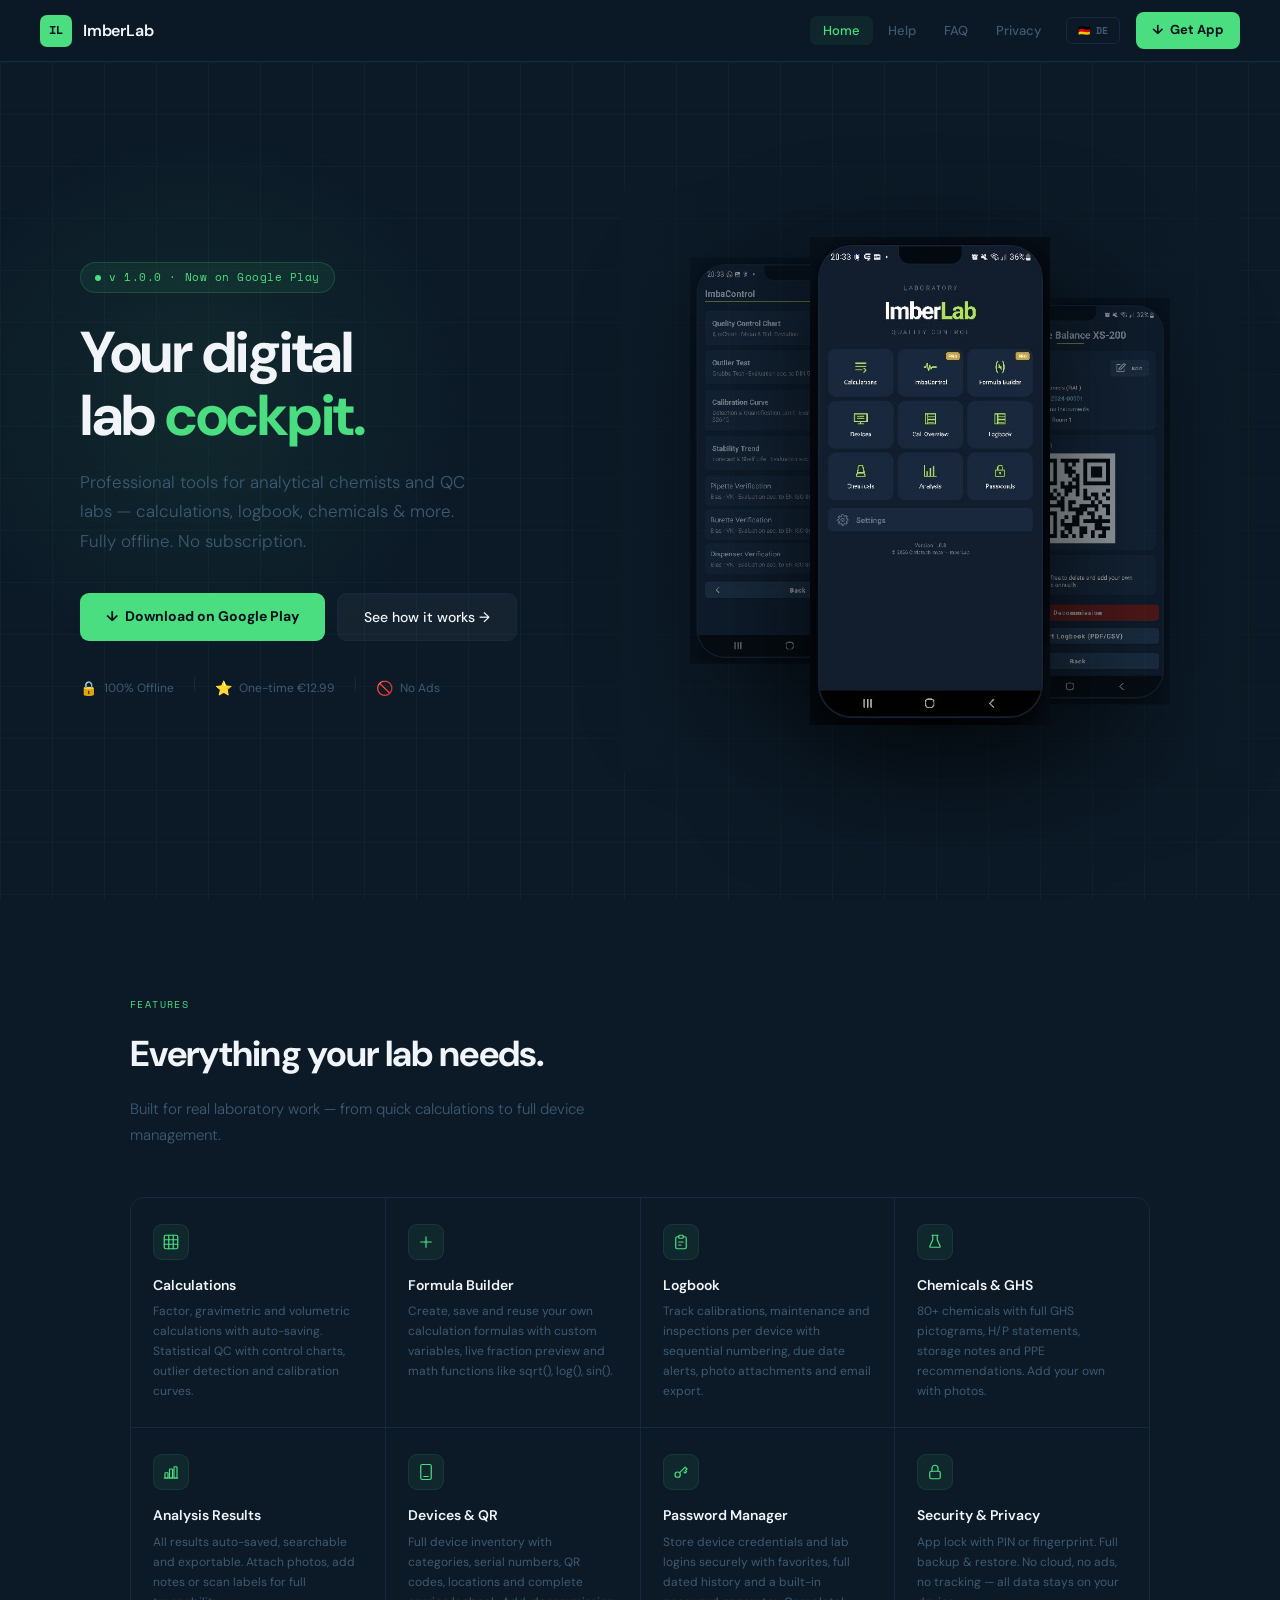
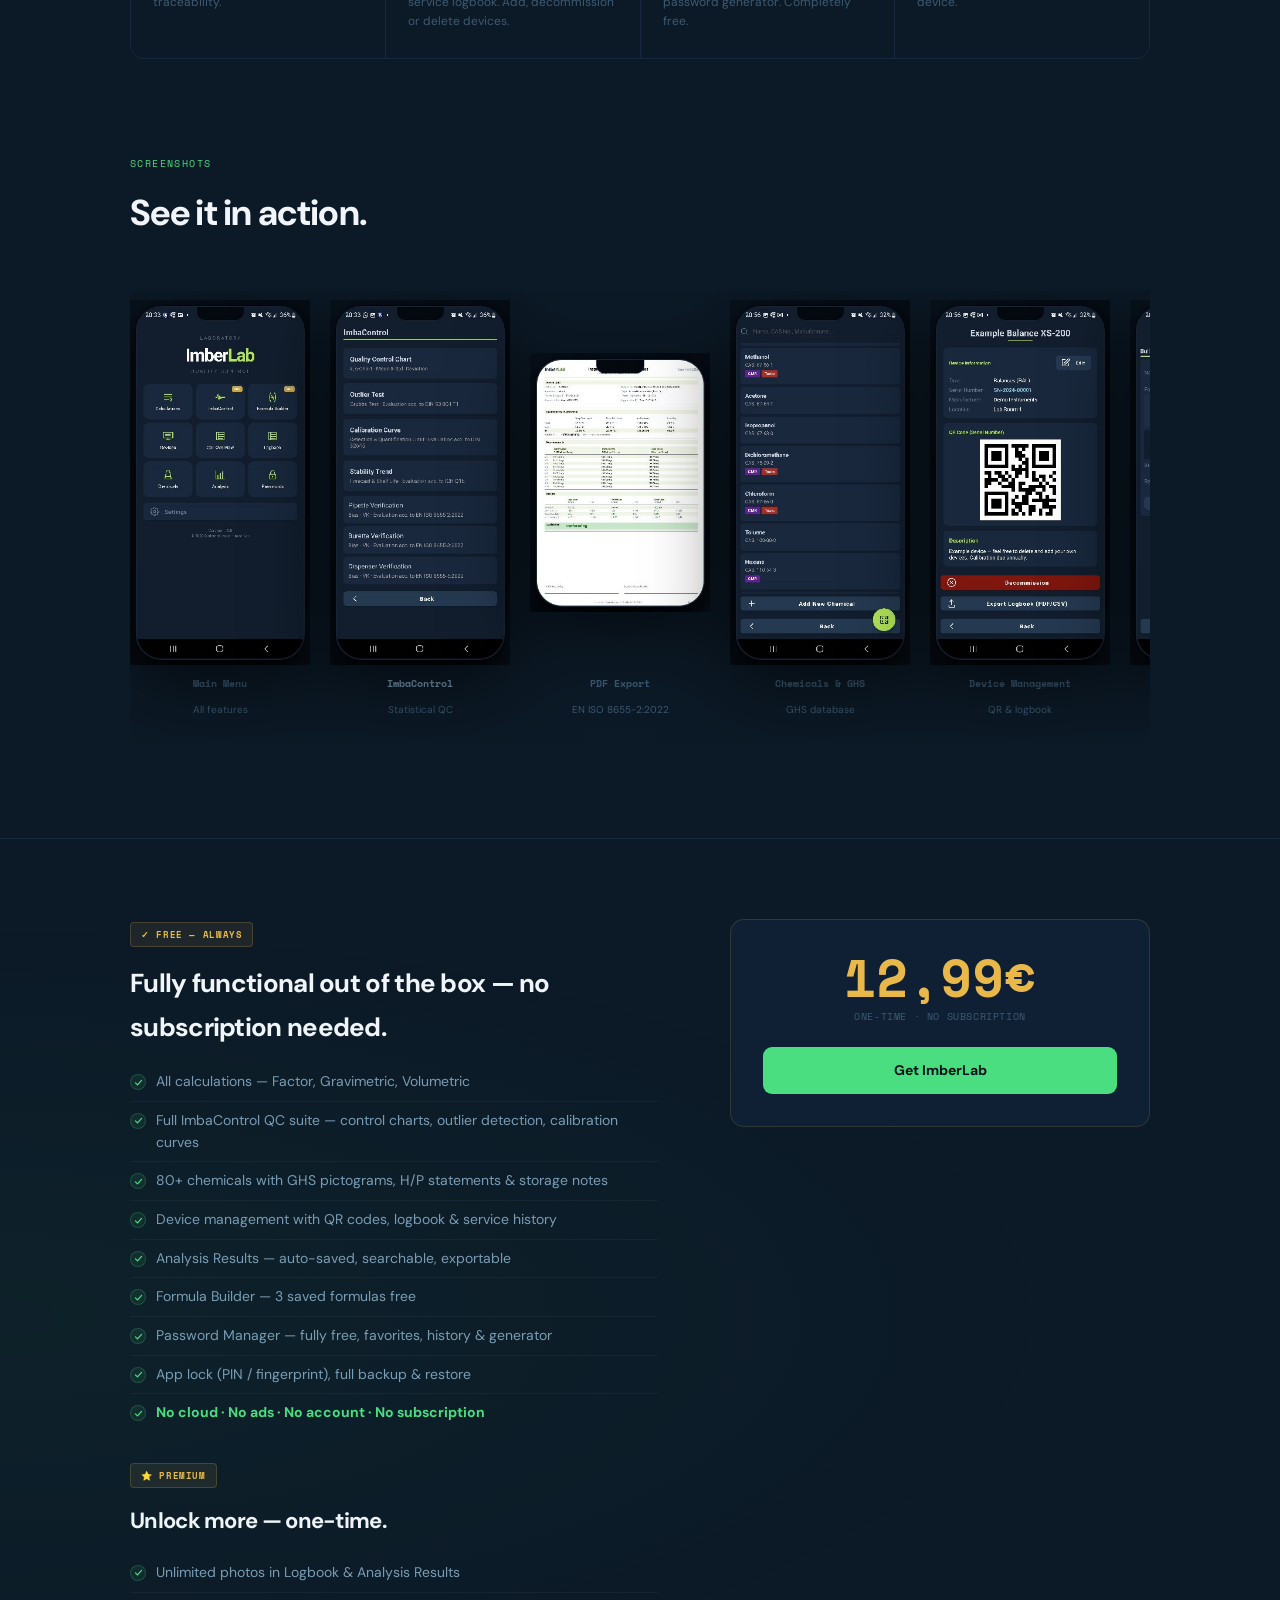
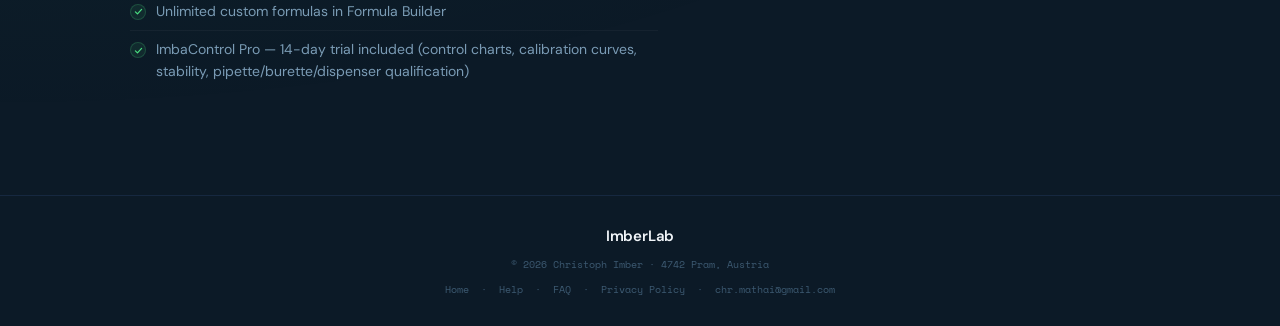
==== commit b41f669f: "Add files via upload" ====
--- a/index.html
+++ b/index.html
@@ -70,14 +70,13 @@
 .hbadge-icon{font-size:14px}
 .hbadge-sep{width:1px;height:14px;background:var(--border)}
 .hero-phones{flex:1;position:relative;z-index:2;display:flex;align-items:center;justify-content:center;min-height:580px}
-.hphone{position:absolute;border-radius:38px;overflow:hidden;box-shadow:0 40px 80px rgba(0,0,0,.65)}
-.hphone::after{content:"";position:absolute;inset:0;border-radius:37px;box-shadow:inset 0 0 0 1.5px rgba(74,222,128,.18)}
-.hphone img{width:100%;height:100%;object-fit:cover;object-position:top;display:block}
-.hphone-notch{position:absolute;top:10px;left:50%;transform:translateX(-50%);width:60px;height:14px;background:var(--dark);border-radius:7px;z-index:5}
-.hp-main{width:230px;height:460px;left:50%;top:50%;transform:translate(-50%,-50%);z-index:3}
-.hp-side{width:190px;height:380px;z-index:2;opacity:.55}
-.hp-side-l{left:calc(50% - 230px);top:50%;transform:translateY(-55%)}
-.hp-side-r{right:calc(50% - 230px);top:50%;transform:translateY(-45%)}
+.hphone{position:absolute;overflow:visible;filter:drop-shadow(0 40px 60px rgba(0,0,0,.7))}
+.hphone img{width:100%;height:100%;object-fit:contain;object-position:center;display:block}
+.hphone-notch{display:none}
+.hp-main{width:240px;height:488px;left:50%;top:50%;transform:translate(-50%,-50%);z-index:3}
+.hp-side{width:200px;height:406px;z-index:2;opacity:.55}
+.hp-side-l{left:calc(50% - 240px);top:50%;transform:translateY(-55%)}
+.hp-side-r{right:calc(50% - 240px);top:50%;transform:translateY(-45%)}
 .hero-phones::before{content:"";position:absolute;left:0;top:0;bottom:0;width:80px;background:linear-gradient(90deg,var(--bg),transparent);z-index:10;pointer-events:none}
 .hero-phones::after{content:"";position:absolute;right:0;top:0;bottom:0;width:80px;background:linear-gradient(-90deg,var(--bg),transparent);z-index:10;pointer-events:none}
 
@@ -102,10 +101,9 @@
 .ss-scroll::-webkit-scrollbar-track{background:var(--border);border-radius:2px}
 .ss-scroll::-webkit-scrollbar-thumb{background:rgba(74,222,128,.3);border-radius:2px}
 .ss-item{flex:0 0 180px;scroll-snap-align:start;cursor:pointer}
-.ss-phone{width:180px;height:360px;border-radius:26px;overflow:hidden;border:1.5px solid rgba(255,255,255,.06);box-shadow:0 20px 50px rgba(0,0,0,.55);transition:all .3s;position:relative}
-.ss-phone::before{content:'';position:absolute;top:7px;left:50%;transform:translateX(-50%);width:44px;height:9px;background:var(--dark);border-radius:5px;z-index:5}
-.ss-phone img{width:100%;height:100%;object-fit:cover;object-position:top;display:block;transition:transform .3s}
-.ss-item:hover .ss-phone{border-color:rgba(74,222,128,.3);box-shadow:0 28px 60px rgba(0,0,0,.7),0 0 24px rgba(74,222,128,.06);transform:translateY(-8px) scale(1.02)}
+.ss-phone{width:180px;height:366px;overflow:visible;filter:drop-shadow(0 20px 40px rgba(0,0,0,.6));transition:all .3s;position:relative}
+.ss-phone img{width:100%;height:100%;object-fit:contain;object-position:center;display:block;transition:transform .3s}
+.ss-item:hover .ss-phone{filter:drop-shadow(0 28px 50px rgba(0,0,0,.75)) drop-shadow(0 0 14px rgba(74,222,128,.18));transform:translateY(-8px) scale(1.02)}
 .ss-label{margin-top:10px;text-align:center}
 .ss-label strong{display:block;font-family:'Space Mono',monospace;font-size:10px;color:var(--text);margin-bottom:2px}
 .ss-label span{font-size:10px;color:var(--muted)}
@@ -203,7 +201,7 @@
   .hero-badges{justify-content:center}
   .hero-phones{min-height:360px;width:100%}
   .hp-side{display:none}
-  .hp-main{width:200px;height:400px}
+  .hp-main{width:210px;height:427px}
   .prem-inner{grid-template-columns:1fr}
   .price-box{position:static}
   .feat-grid{grid-template-columns:repeat(2,1fr)}
@@ -279,15 +277,15 @@
     <div class="hero-phones" id="heroPhones">
       <div class="hphone hp-side hp-side-l" id="hpL">
         <div class="hphone-notch"></div>
-        <img id="hpImgL" src="screenshots/web_02_web_imbacontrol.png" alt="ImbaControl"/>
+        <img id="hpImgL" src="screenshots/02_imbacontrol.png" alt="ImbaControl"/>
       </div>
       <div class="hphone hp-main" id="hpM">
         <div class="hphone-notch"></div>
-        <img id="hpImgM" src="screenshots/web_01_web_hauptmenu.png" alt="ImberLab Main Menu"/>
+        <img id="hpImgM" src="screenshots/01_main_menu.png" alt="ImberLab Main Menu"/>
       </div>
       <div class="hphone hp-side hp-side-r" id="hpR">
         <div class="hphone-notch"></div>
-        <img id="hpImgR" src="screenshots/web_05_web_instrument.png" alt="Device Management"/>
+        <img id="hpImgR" src="screenshots/05_instrument.png" alt="Device Management"/>
       </div>
     </div>
   </section>
@@ -312,12 +310,12 @@
     <div class="sec-label"><span class="lang-en inline">Screenshots</span><span class="lang-de inline">Screenshots</span></div>
     <h2 class="sec-title"><span class="lang-en">See it in action.</span><span class="lang-de">Die App in Aktion.</span></h2>
     <div class="ss-scroll">
-      <div class="ss-item" onclick="openLB('screenshots/web_01_web_hauptmenu.png')"><div class="ss-phone"><img src="screenshots/web_01_web_hauptmenu.png" alt="Main Menu" loading="lazy"></div><div class="ss-label"><strong><span class="lang-en inline">Main Menu</span><span class="lang-de inline">Hauptmenü</span></strong><span><span class="lang-en inline">All features</span><span class="lang-de inline">Alle Funktionen</span></span></div></div>
-      <div class="ss-item" onclick="openLB('screenshots/web_02_web_imbacontrol.png')"><div class="ss-phone"><img src="screenshots/web_02_web_imbacontrol.png" alt="ImbaControl" loading="lazy"></div><div class="ss-label"><strong>ImbaControl</strong><span><span class="lang-en inline">Statistical QC</span><span class="lang-de inline">Statistische QK</span></span></div></div>
-      <div class="ss-item" onclick="openLB('screenshots/web_03_web_pdf_report.png')"><div class="ss-phone"><img src="screenshots/web_03_web_pdf_report.png" alt="PDF Report" loading="lazy"></div><div class="ss-label"><strong><span class="lang-en inline">PDF Export</span><span class="lang-de inline">PDF-Export</span></strong><span>EN ISO 8655-2:2022</span></div></div>
-      <div class="ss-item" onclick="openLB('screenshots/web_04_web_chemicals.png')"><div class="ss-phone"><img src="screenshots/web_04_web_chemicals.png" alt="Chemicals" loading="lazy"></div><div class="ss-label"><strong><span class="lang-en inline">Chemicals &amp; GHS</span><span class="lang-de inline">Chemikalien &amp; GHS</span></strong><span><span class="lang-en inline">GHS database</span><span class="lang-de inline">GHS-Datenbank</span></span></div></div>
-      <div class="ss-item" onclick="openLB('screenshots/web_05_web_instrument.png')"><div class="ss-phone"><img src="screenshots/web_05_web_instrument.png" alt="Instrument Detail" loading="lazy"></div><div class="ss-label"><strong><span class="lang-en inline">Device Management</span><span class="lang-de inline">Geräteverwaltung</span></strong><span><span class="lang-en inline">QR &amp; logbook</span><span class="lang-de inline">QR &amp; Logbuch</span></span></div></div>
-      <div class="ss-item" onclick="openLB('screenshots/web_06_web_formula_builder.png')"><div class="ss-phone"><img src="screenshots/web_06_web_formula_builder.png" alt="Formula Builder" loading="lazy"></div><div class="ss-label"><strong>Formula Builder</strong><span><span class="lang-en inline">Custom formulas</span><span class="lang-de inline">Eigene Formeln</span></span></div></div>
+      <div class="ss-item" onclick="openLB('screenshots/01_main_menu.png')"><div class="ss-phone"><img src="screenshots/01_main_menu.png" alt="Main Menu" loading="lazy"></div><div class="ss-label"><strong><span class="lang-en inline">Main Menu</span><span class="lang-de inline">Hauptmenü</span></strong><span><span class="lang-en inline">All features</span><span class="lang-de inline">Alle Funktionen</span></span></div></div>
+      <div class="ss-item" onclick="openLB('screenshots/02_imbacontrol.png')"><div class="ss-phone"><img src="screenshots/02_imbacontrol.png" alt="ImbaControl" loading="lazy"></div><div class="ss-label"><strong>ImbaControl</strong><span><span class="lang-en inline">Statistical QC</span><span class="lang-de inline">Statistische QK</span></span></div></div>
+      <div class="ss-item" onclick="openLB('screenshots/03_pdf_report.png')"><div class="ss-phone"><img src="screenshots/03_pdf_report.png" alt="PDF Report" loading="lazy"></div><div class="ss-label"><strong><span class="lang-en inline">PDF Export</span><span class="lang-de inline">PDF-Export</span></strong><span>EN ISO 8655-2:2022</span></div></div>
+      <div class="ss-item" onclick="openLB('screenshots/04_chemicals.png')"><div class="ss-phone"><img src="screenshots/04_chemicals.png" alt="Chemicals" loading="lazy"></div><div class="ss-label"><strong><span class="lang-en inline">Chemicals &amp; GHS</span><span class="lang-de inline">Chemikalien &amp; GHS</span></strong><span><span class="lang-en inline">GHS database</span><span class="lang-de inline">GHS-Datenbank</span></span></div></div>
+      <div class="ss-item" onclick="openLB('screenshots/05_instrument.png')"><div class="ss-phone"><img src="screenshots/05_instrument.png" alt="Instrument Detail" loading="lazy"></div><div class="ss-label"><strong><span class="lang-en inline">Device Management</span><span class="lang-de inline">Geräteverwaltung</span></strong><span><span class="lang-en inline">QR &amp; logbook</span><span class="lang-de inline">QR &amp; Logbuch</span></span></div></div>
+      <div class="ss-item" onclick="openLB('screenshots/06_formula_builder.png')"><div class="ss-phone"><img src="screenshots/06_formula_builder.png" alt="Formula Builder" loading="lazy"></div><div class="ss-label"><strong>Formula Builder</strong><span><span class="lang-en inline">Custom formulas</span><span class="lang-de inline">Eigene Formeln</span></span></div></div>
     </div>
   </section>
 
@@ -777,12 +775,12 @@
 /* Hero phone carousel — rotates through all 6 screenshots */
 (function(){
   var imgs=[
-    'screenshots/web_01_web_hauptmenu.png',
-    'screenshots/web_02_web_imbacontrol.png',
-    'screenshots/web_03_web_pdf_report.png',
-    'screenshots/web_04_web_chemicals.png',
-    'screenshots/web_05_web_instrument.png',
-    'screenshots/web_06_web_formula_builder.png'
+    'screenshots/01_main_menu.png',
+    'screenshots/02_imbacontrol.png',
+    'screenshots/03_pdf_report.png',
+    'screenshots/04_chemicals.png',
+    'screenshots/05_instrument.png',
+    'screenshots/06_formula_builder.png'
   ];
   var N=imgs.length;
   /* start: main=0 (Hauptmenü), left=1 (ImbaControl), right=4 (Instrument) */
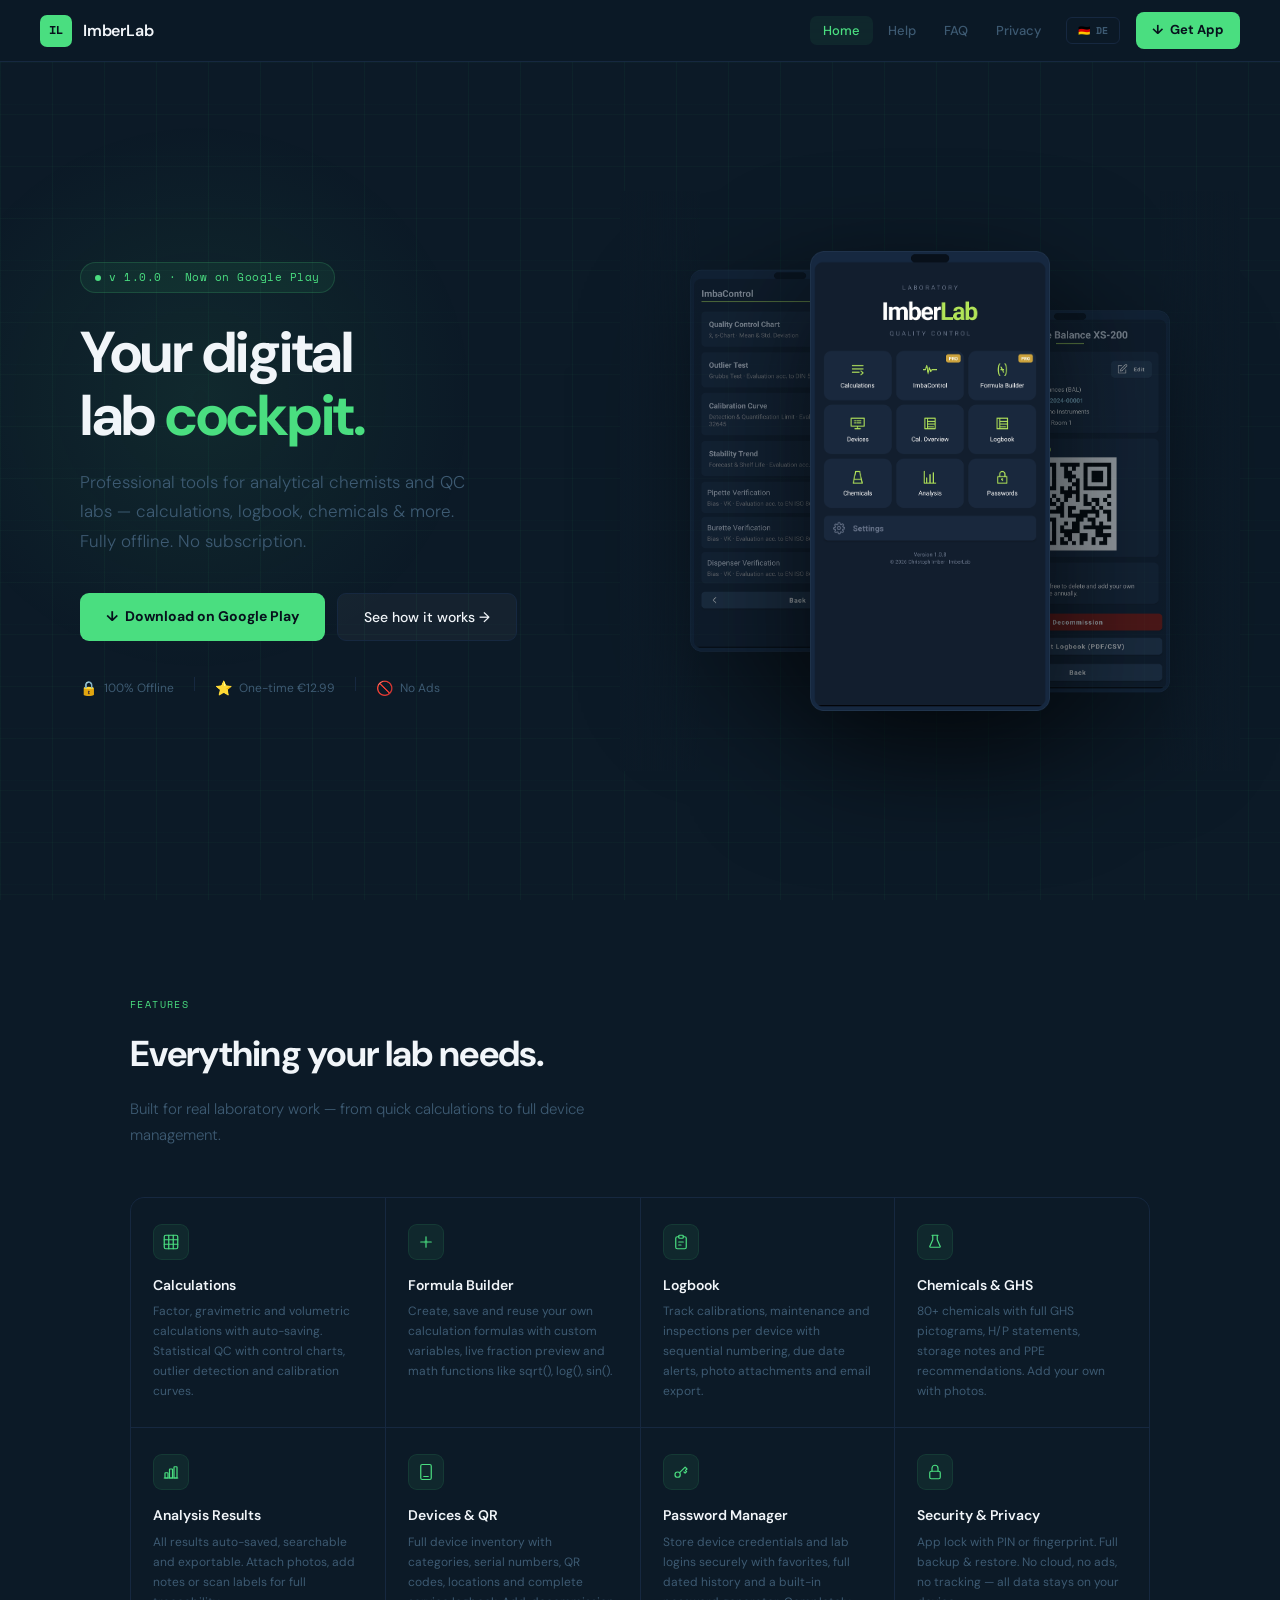
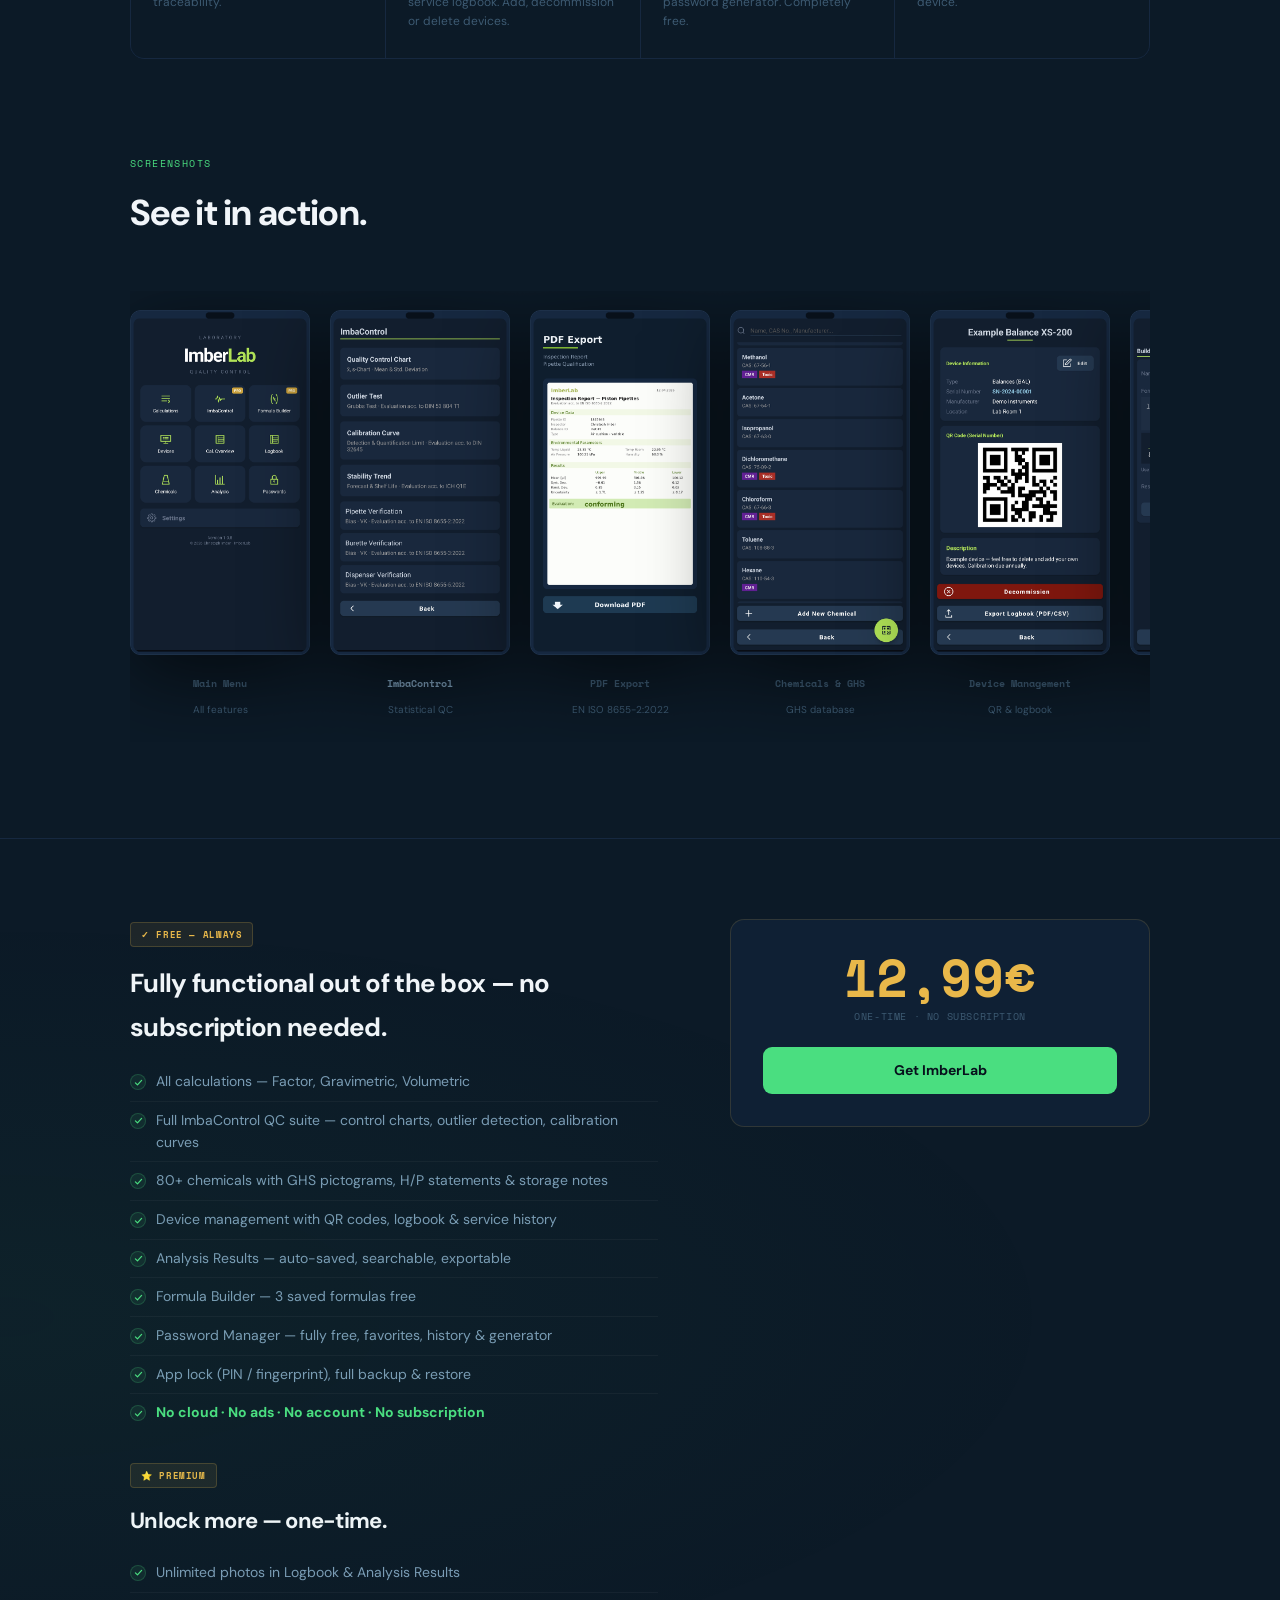
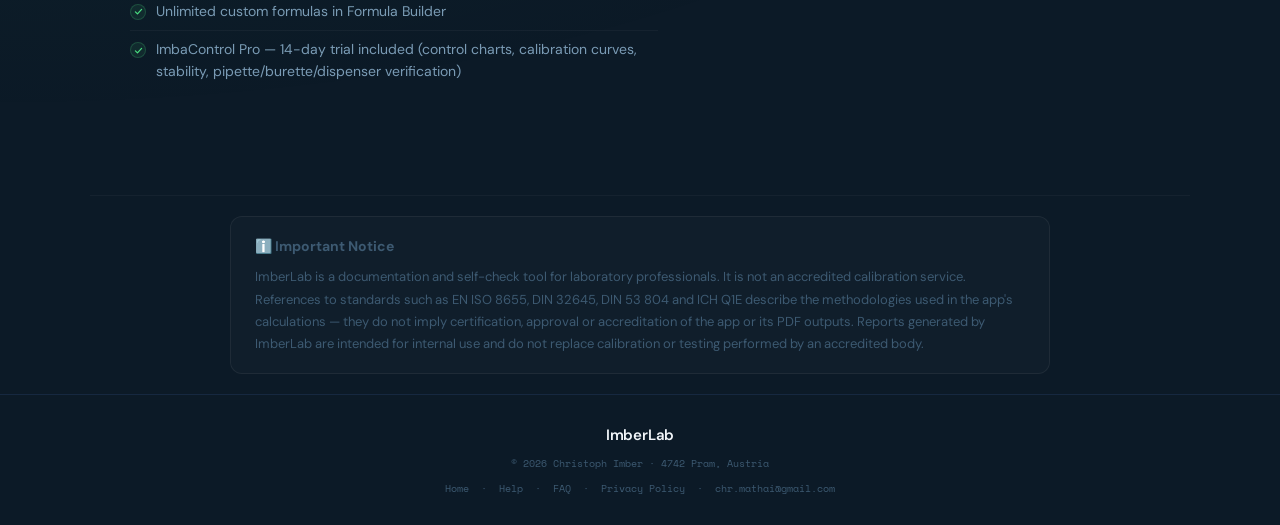
==== commit 45e45c3a: "Add files via upload" ====
--- a/index.html
+++ b/index.html
@@ -343,7 +343,7 @@
           <ul class="prem-list">
             <li><span class="lang-en">Unlimited photos in Logbook & Analysis Results</span><span class="lang-de">Unlimitierte Fotos im Logbuch & Analysenergebnisse</span></li>
             <li><span class="lang-en">Unlimited custom formulas in Formula Builder</span><span class="lang-de">Unbegrenzte eigene Formeln im Formula Builder</span></li>
-            <li><span class="lang-en">ImbaControl Pro — 14-day trial included (control charts, calibration curves, stability, pipette/burette/dispenser qualification)</span><span class="lang-de">ImbaControl Pro — 14-Tage-Testphase inklusive (Regelkarten, Kalibrierkurven, Stabilität, Pipetten-/Büretten-/Dispenserprüfung)</span></li>
+            <li><span class="lang-en">ImbaControl Pro — 14-day trial included (control charts, calibration curves, stability, pipette/burette/dispenser verification)</span><span class="lang-de">ImbaControl Pro — 14-Tage-Testphase inklusive (Regelkarten, Kalibrierkurven, Stabilität, Pipetten-/Büretten-/Dispenserprüfung)</span></li>
           </ul>
         </div>
       </div>
@@ -387,25 +387,25 @@
     <div class="acc">
       <div class="acc-hdr" onclick="toggleAcc(this)">
         <div class="acc-icon"><svg width="18" height="18" viewBox="0 0 24 24" fill="none" stroke="#4ade80" stroke-width="1.6" stroke-linecap="round" stroke-linejoin="round"><path d="M18 20V10m-6 10V4M6 20v-6"/></svg></div>
-        <div class="acc-txt"><h3>ImbaControl</h3><p><span class="lang-en inline">Statistical QC — control charts, calibration, stability, instrument qualification</span><span class="lang-de inline">Statistische QK — Regelkarten, Kalibrierung, Stabilität, Geräteprüfung</span></p></div>
+        <div class="acc-txt"><h3>ImbaControl</h3><p><span class="lang-en inline">Statistical QC — control charts, calibration, stability, instrument verification</span><span class="lang-de inline">Statistische QK — Regelkarten, Kalibrierung, Stabilität, Geräteprüfung</span></p></div>
         <div class="acc-chev">▾</div>
       </div>
       <div class="acc-body">
-        <p><span class="lang-en">ImbaControl is the quality control engine of ImberLab. It covers the complete analytical QC workflow — from routine control charts to full instrument qualification with PDF documentation.</span><span class="lang-de">ImbaControl ist die QK-Engine von ImberLab und deckt den gesamten analytischen QK-Workflow ab — von der Routineregelkarte bis zur vollständigen Gerätequalifizierung mit PDF-Dokumentation.</span></p>
+        <p><span class="lang-en">ImbaControl is the quality control engine of ImberLab. It covers the everyday analytical QC workflow — from routine control charts to routine instrument verification with PDF documentation for your internal records.</span><span class="lang-de">ImbaControl ist die QK-Engine von ImberLab und deckt den alltäglichen analytischen QK-Workflow ab — von der Routineregelkarte bis zur Routine-Geräteprüfung mit PDF-Dokumentation für die interne Ablage.</span></p>
 
         <h4 style="color:var(--gold);margin:18px 0 8px">📊 <span class="lang-en">Control Chart (Regelkarte)</span><span class="lang-de">Regelkarte</span></h4>
         <ol class="steps">
           <li><span class="lang-en">Enter a <strong>title</strong> (e.g. "QC Standard pH 7.0") and your <strong>measurement series</strong> — one value per line or comma-separated.</span><span class="lang-de"><strong>Titel</strong> eingeben (z.B. "QK-Standard pH 7,0") und <strong>Messwertreihe</strong> — ein Wert pro Zeile oder kommagetrennt.</span></li>
           <li><span class="lang-en">ImbaControl calculates the <strong>mean (x̄)</strong>, <strong>standard deviation (s)</strong> and plots control limits: mean ± 1s (warning), ± 2s (action), ± 3s (out-of-control).</span><span class="lang-de">ImbaControl berechnet <strong>Mittelwert (x̄)</strong>, <strong>Standardabweichung (s)</strong> und zeichnet Kontrollgrenzen: Mittelwert ± 1s (Warnung), ± 2s (Aktion), ± 3s (Außer-Kontrolle).</span></li>
-          <li><span class="lang-en">Points outside ± 3s are highlighted in red. The chart follows <strong>Shewhart rules</strong> — suitable for ISO 17025 and GMP environments.</span><span class="lang-de">Punkte außerhalb ± 3s werden rot hervorgehoben. Die Karte folgt <strong>Shewhart-Regeln</strong> — geeignet für ISO 17025 und GMP-Umgebungen.</span></li>
-          <li><span class="lang-en">Tap <strong>Export PDF</strong> to generate a signed control chart report including a table of all values, statistics and a signature line.</span><span class="lang-de">Tippen auf <strong>PDF exportieren</strong> erzeugt einen signierten Regelkartenbericht mit Wertetabelle, Statistik und Unterschriftenzeile.</span></li>
+          <li><span class="lang-en">Points outside ± 3s are highlighted in red. The chart follows the common <strong>Shewhart methodology</strong> used in analytical QC.</span><span class="lang-de">Punkte außerhalb ± 3s werden rot hervorgehoben. Die Karte folgt der in der analytischen QK üblichen <strong>Shewhart-Methodik</strong>.</span></li>
+          <li><span class="lang-en">Tap <strong>Export PDF</strong> to generate a control chart report including a table of all values, statistics and a signature line for your own internal records.</span><span class="lang-de">Tippen auf <strong>PDF exportieren</strong> erzeugt einen Regelkartenbericht mit Wertetabelle, Statistik und Unterschriftenzeile für die interne Dokumentation.</span></li>
         </ol>
 
         <h4 style="color:var(--gold);margin:18px 0 8px">🔬 <span class="lang-en">Outlier Detection (Ausreißertest)</span><span class="lang-de">Ausreißertest</span></h4>
         <ol class="steps">
           <li><span class="lang-en">Enter your dataset. ImbaControl applies both the <strong>Grubbs test</strong> (single outlier at both ends) and the <strong>Dixon Q test</strong> (for small datasets, n = 3–10).</span><span class="lang-de">Datensatz eingeben. ImbaControl wendet den <strong>Grubbs-Test</strong> (einseitiger und zweiseitiger Ausreißer) und den <strong>Dixon-Q-Test</strong> (für kleine Datensätze, n = 3–10) an.</span></li>
           <li><span class="lang-en">The significance level is set to <strong>α = 0.05</strong> by default. Suspected outliers are flagged with their calculated test statistic vs. the critical value.</span><span class="lang-de">Das Signifikanzniveau ist standardmäßig auf <strong>α = 0,05</strong> eingestellt. Ausreißer werden mit berechnetem Prüfwert und kritischem Wert gekennzeichnet.</span></li>
-          <li><span class="lang-en">Use the PDF export to document outlier justification for GLP/GMP audit trails.</span><span class="lang-de">Den PDF-Export zur Dokumentation von Ausreißerbegründungen für GLP/GMP-Audittrails verwenden.</span></li>
+          <li><span class="lang-en">Use the PDF export to document the outlier justification as part of your internal record-keeping.</span><span class="lang-de">Den PDF-Export zur internen Dokumentation der Ausreißerbegründung verwenden.</span></li>
         </ol>
 
         <h4 style="color:var(--gold);margin:18px 0 8px">📈 <span class="lang-en">Calibration Curve (Kalibriergerade)</span><span class="lang-de">Kalibriergerade</span></h4>
@@ -425,16 +425,16 @@
         </ol>
 
         <h4 style="color:var(--gold);margin:18px 0 8px">🧪 <span class="lang-en">Pipette / Burette / Dispenser Qualification</span><span class="lang-de">Pipetten- / Büretten- / Dispenserprüfung</span></h4>
-        <p><span class="lang-en">Gravimetric qualification of volumetric instruments according to <strong>EN ISO 8655</strong>. All three instrument types are supported with their respective norms.</span><span class="lang-de">Gravimetrische Qualifizierung von Volumenmessgeräten nach <strong>EN ISO 8655</strong>. Alle drei Gerätetypen werden mit ihren jeweiligen Normen unterstützt.</span></p>
+        <p><span class="lang-en">Gravimetric routine verification of volumetric instruments for your in-house QC documentation. The evaluation references <strong>EN ISO 8655</strong>, and all three instrument types are supported with their respective parts of the standard.</span><span class="lang-de">Gravimetrische Routineprüfung von Volumenmessgeräten zur internen QK-Dokumentation. Die Auswertung referenziert <strong>EN ISO 8655</strong>, und alle drei Gerätetypen werden mit ihren jeweiligen Teilnormen unterstützt.</span></p>
         <ol class="steps">
           <li><span class="lang-en">Select the instrument type: <strong>Pipette</strong> (air cushion / direct displacement / multichannel), <strong>Burette</strong> or <strong>Dispenser</strong>.</span><span class="lang-de">Gerätetyp auswählen: <strong>Pipette</strong> (Luftpolster / Direktverdrängung / Mehrkanal), <strong>Bürette</strong> oder <strong>Dispenser</strong>.</span></li>
           <li><span class="lang-en">Enter the <strong>nominal volume</strong>, <strong>temperature</strong> and <strong>air pressure</strong> — these are used to calculate the <strong>Z factor</strong> for water density correction per EN ISO 8655.</span><span class="lang-de"><strong>Nennvolumen</strong>, <strong>Temperatur</strong> und <strong>Luftdruck</strong> eingeben — diese werden zur Berechnung des <strong>Z-Faktors</strong> für die Wasserdichtekorrektur nach EN ISO 8655 verwendet.</span></li>
           <li><span class="lang-en">Enter all <strong>individual weighings</strong> (minimum 10 for pipettes, as per norm). The app calculates the <strong>mean volume (V̄)</strong>, <strong>systematic error (Es)</strong> and <strong>random error / coefficient of variation (CV)</strong>.</span><span class="lang-de">Alle <strong>Einzelwägungen</strong> eingeben (mindestens 10 für Pipetten, normgemäß). Die App berechnet <strong>Mittelvolumen (V̄)</strong>, <strong>systematischen Fehler (Es)</strong> und <strong>Zufallsfehler / Variationskoeffizient (CV)</strong>.</span></li>
           <li><span class="lang-en">Tolerance limits are automatically loaded from <strong>EN ISO 8655-2:2022</strong> (air cushion pipettes) or <strong>EN ISO 8655-3:2002</strong> (direct displacement) for the entered nominal volume. Results are shown as <span style="color:var(--accent)">✓ PASS</span> or <span style="color:#ef4444">✗ FAIL</span>.</span><span class="lang-de">Toleranzgrenzen werden automatisch aus <strong>EN ISO 8655-2:2022</strong> (Luftpolsterpipetten) oder <strong>EN ISO 8655-3:2002</strong> (Direktverdrängung) für das eingegebene Nennvolumen geladen. Ergebnisse werden als <span style="color:var(--accent)">✓ BESTANDEN</span> oder <span style="color:#ef4444">✗ NICHT BESTANDEN</span> angezeigt.</span></li>
           <li><span class="lang-en">Activate the <strong>"No limit check"</strong> checkbox to document measurements without pass/fail evaluation — useful for customer-specific acceptance criteria.</span><span class="lang-de">Checkbox <strong>"Keine Grenzwertprüfung"</strong> aktivieren, um Messungen ohne Bestanden/Nicht-bestanden-Auswertung zu dokumentieren — nützlich für kundenspezifische Akzeptanzkriterien.</span></li>
-          <li><span class="lang-en">Tap <strong>Export PDF</strong> to generate the qualification certificate. <strong>Page 1</strong> contains the full result table, environmental conditions, instrument data and two signature fields. <strong>Page 2</strong> provides a blank box for attaching a balance printout — enabling a complete paper trail without a single handwritten calculation.</span><span class="lang-de">Tippen auf <strong>PDF exportieren</strong> erzeugt das Prüfzertifikat. <strong>Seite 1</strong> enthält vollständige Ergebnistabelle, Umgebungsparameter, Gerätedaten und zwei Unterschriftenfelder. <strong>Seite 2</strong> enthält eine leere Box zum Aufkleben des Waagenausdrucks — für eine vollständige Nachweiskette ohne eine einzige handschriftliche Berechnung.</span></li>
-        </ol>
-        <div class="tip">💡 <span class="lang-en">A complete qualification run for a 1000 µL pipette takes under 3 minutes. The generated PDF meets the documentation requirements of DIN EN ISO/IEC 17025, GMP Annex 11 and FDA 21 CFR Part 11 environments.</span><span class="lang-de">Eine vollständige Qualifizierung einer 1000-µL-Pipette dauert unter 3 Minuten. Das erzeugte PDF erfüllt die Dokumentationsanforderungen nach DIN EN ISO/IEC 17025, GMP Anhang 11 und FDA 21 CFR Part 11.</span></div>
+          <li><span class="lang-en">Tap <strong>Export PDF</strong> to generate a verification report. <strong>Page 1</strong> contains the full result table, environmental conditions, instrument data and two signature fields. <strong>Page 2</strong> provides a blank box for attaching a balance printout — for a complete internal paper trail without a single handwritten calculation.</span><span class="lang-de">Tippen auf <strong>PDF exportieren</strong> erzeugt einen Prüfbericht für die interne Dokumentation. <strong>Seite 1</strong> enthält vollständige Ergebnistabelle, Umgebungsparameter, Gerätedaten und zwei Unterschriftenfelder. <strong>Seite 2</strong> enthält eine leere Box zum Aufkleben des Waagenausdrucks — für eine interne Nachweiskette ohne eine einzige handschriftliche Berechnung.</span></li>
+        </ol>
+        <div class="tip">💡 <span class="lang-en">A complete verification run for a 1000 µL pipette takes under 3 minutes. The PDF is generated for your internal documentation and does not replace an accredited calibration certificate.</span><span class="lang-de">Eine vollständige Prüfung einer 1000-µL-Pipette dauert unter 3 Minuten. Das erzeugte PDF dient der internen Dokumentation und ersetzt keinen akkreditierten Kalibrierschein.</span></div>
       </div>
     </div>
 
@@ -510,7 +510,7 @@
           <li><span class="lang-en">Due dates are colour-coded: <span style="color:var(--accent)">green = within interval</span>, <span style="color:orange">orange = due within 30 days</span>, <span style="color:#ef4444">red = overdue</span>.</span><span class="lang-de">Fälligkeitstermine sind farbkodiert: <span style="color:var(--accent)">grün = im Intervall</span>, <span style="color:orange">orange = in 30 Tagen fällig</span>, <span style="color:#ef4444">rot = überfällig</span>.</span></li>
           <li><span class="lang-en">Attach a <strong>photo</strong> (e.g. calibration certificate) directly to the logbook entry. Long-press to edit or delete individual entries.</span><span class="lang-de">Ein <strong>Foto</strong> (z.B. Prüfzertifikat) direkt am Logbucheintrag anhängen. Lang drücken zum Bearbeiten oder Löschen einzelner Einträge.</span></li>
         </ol>
-        <div class="tip">💡 <span class="lang-en">For GLP compliance, every measurement needs a logbook entry. Use the Device Logbook for instrument qualification events and the General Logbook for batch records and experiment notes.</span><span class="lang-de">Für GLP-Konformität braucht jede Messung einen Logbucheintrag. Das Gerätelogbuch für Qualifizierungsereignisse nutzen, das allgemeine Logbuch für Chargenprotokolle und Versuchsnotizen.</span></div>
+        <div class="tip">💡 <span class="lang-en">Good lab practice: every measurement deserves a logbook entry. Use the Device Logbook for instrument-related events and the General Logbook for batch records and experiment notes.</span><span class="lang-de">Gute Laborpraxis: Jede Messung verdient einen Logbucheintrag. Das Gerätelogbuch für gerätebezogene Ereignisse nutzen, das allgemeine Logbuch für Chargenprotokolle und Versuchsnotizen.</span></div>
       </div>
     </div>
 
@@ -548,7 +548,7 @@
           <li><span class="lang-en">Open <strong>Analysis Results</strong> from the main menu. Each card shows: calculation type, result value with unit, date/time and a summary of inputs.</span><span class="lang-de"><strong>Analyseergebnisse</strong> im Hauptmenü öffnen. Jede Karte zeigt: Berechnungstyp, Ergebniswert mit Einheit, Datum/Uhrzeit und eine Zusammenfassung der Eingaben.</span></li>
           <li><span class="lang-en">Tap a card to <strong>expand</strong> it and see the complete input parameter list.</span><span class="lang-de">Tippen auf eine Karte <strong>erweitert</strong> sie und zeigt die vollständige Eingabeliste.</span></li>
           <li><span class="lang-en"><strong>Long-press</strong> a card to open the attachment menu. The menu dynamically shows only the options that are relevant: <em>Delete</em> is always shown; <em>Delete Photo</em> and <em>Delete Note</em> appear only if those attachments exist for that entry.</span><span class="lang-de"><strong>Lang drücken</strong> auf eine Karte öffnet das Anhangs-Kontextmenü. Das Menü zeigt dynamisch nur relevante Optionen: <em>Löschen</em> wird immer angezeigt; <em>Foto löschen</em> und <em>Notiz löschen</em> erscheinen nur, wenn diese Anhänge für den Eintrag vorhanden sind.</span></li>
-          <li><span class="lang-en">Tap <strong>Export</strong> to generate a <strong>PDF report</strong> or <strong>CSV file</strong> of all saved results. The PDF includes a header with date range and is suitable for GLP batch records.</span><span class="lang-de">Tippen auf <strong>Exportieren</strong> erzeugt einen <strong>PDF-Bericht</strong> oder eine <strong>CSV-Datei</strong> aller gespeicherten Ergebnisse. Das PDF enthält eine Kopfzeile mit Datumsbereich — geeignet für GLP-Batchprotokolle.</span></li>
+          <li><span class="lang-en">Tap <strong>Export</strong> to generate a <strong>PDF report</strong> or <strong>CSV file</strong> of all saved results. The PDF includes a header with date range — suitable for internal batch records and archiving.</span><span class="lang-de">Tippen auf <strong>Exportieren</strong> erzeugt einen <strong>PDF-Bericht</strong> oder eine <strong>CSV-Datei</strong> aller gespeicherten Ergebnisse. Das PDF enthält eine Kopfzeile mit Datumsbereich — für interne Chargenprotokolle und Archivierung.</span></li>
         </ol>
         <div class="tip">💡 <span class="lang-en">Enable <em>Save Results</em> in Settings before starting your analysis session. If it is disabled, results are not retroactively recoverable.</span><span class="lang-de"><em>Ergebnisse speichern</em> in den Einstellungen vor der Analysesitzung aktivieren. Ist es deaktiviert, können Ergebnisse nachträglich nicht wiederhergestellt werden.</span></div>
       </div>
@@ -677,7 +677,7 @@
           <li><span class="lang-en"><strong>No tracking</strong> — no ads, no analytics SDKs, no data sharing with third parties</span><span class="lang-de"><strong>Kein Tracking</strong> — keine Werbung, keine Analyse-SDKs, keine Datenweitergabe</span></li>
           <li><span class="lang-en"><strong>Backup</strong> — manual local backup available at any time via Settings</span><span class="lang-de"><strong>Backup</strong> — manuelles lokales Backup jederzeit über Einstellungen möglich</span></li>
         </ol>
-        <div class="tip">💡 <span class="lang-en">Ideal for labs with strict data protection or ISO certification requirements.</span><span class="lang-de">Ideal für Labors mit strengen Datenschutzrichtlinien oder ISO-Zertifizierungsanforderungen.</span></div>
+        <div class="tip">💡 <span class="lang-en">Ideal for labs with strict data protection policies or internal quality management requirements.</span><span class="lang-de">Ideal für Labors mit strengen Datenschutzrichtlinien oder internen Qualitätsmanagement-Anforderungen.</span></div>
       </div>
     </div>
 
@@ -734,6 +734,16 @@
     </div>
   </div>
 </div>
+
+<section class="section" style="padding-top:20px;padding-bottom:20px;border-top:1px solid rgba(255,255,255,.04)">
+  <div style="max-width:820px;margin:0 auto;padding:18px 24px;background:rgba(255,255,255,.02);border:1px solid rgba(255,255,255,.06);border-radius:12px;font-size:13px;line-height:1.7;color:var(--muted)">
+    <strong style="color:var(--fg);font-size:14px;display:block;margin-bottom:8px">
+      <span class="lang-en inline">ℹ️ Important Notice</span><span class="lang-de inline">ℹ️ Wichtiger Hinweis</span>
+    </strong>
+    <span class="lang-en">ImberLab is a documentation and self-check tool for laboratory professionals. It is not an accredited calibration service. References to standards such as EN ISO 8655, DIN 32645, DIN 53 804 and ICH Q1E describe the methodologies used in the app's calculations — they do not imply certification, approval or accreditation of the app or its PDF outputs. Reports generated by ImberLab are intended for internal use and do not replace calibration or testing performed by an accredited body.</span>
+    <span class="lang-de">ImberLab ist ein Werkzeug zur Dokumentation und Eigenprüfung für Laborfachkräfte. Es ist kein akkreditierter Kalibrierdienst. Bezüge auf Normen wie EN ISO 8655, DIN 32645, DIN 53 804 und ICH Q1E beschreiben die in der App verwendeten Berechnungsmethoden — sie implizieren weder eine Zertifizierung noch eine Zulassung oder Akkreditierung der App oder ihrer PDF-Ausgaben. Die von ImberLab erzeugten Berichte sind für den internen Gebrauch bestimmt und ersetzen keine Kalibrierung oder Prüfung durch eine akkreditierte Stelle.</span>
+  </div>
+</section>
 
 <footer>
   <div class="flogo">ImberLab</div>
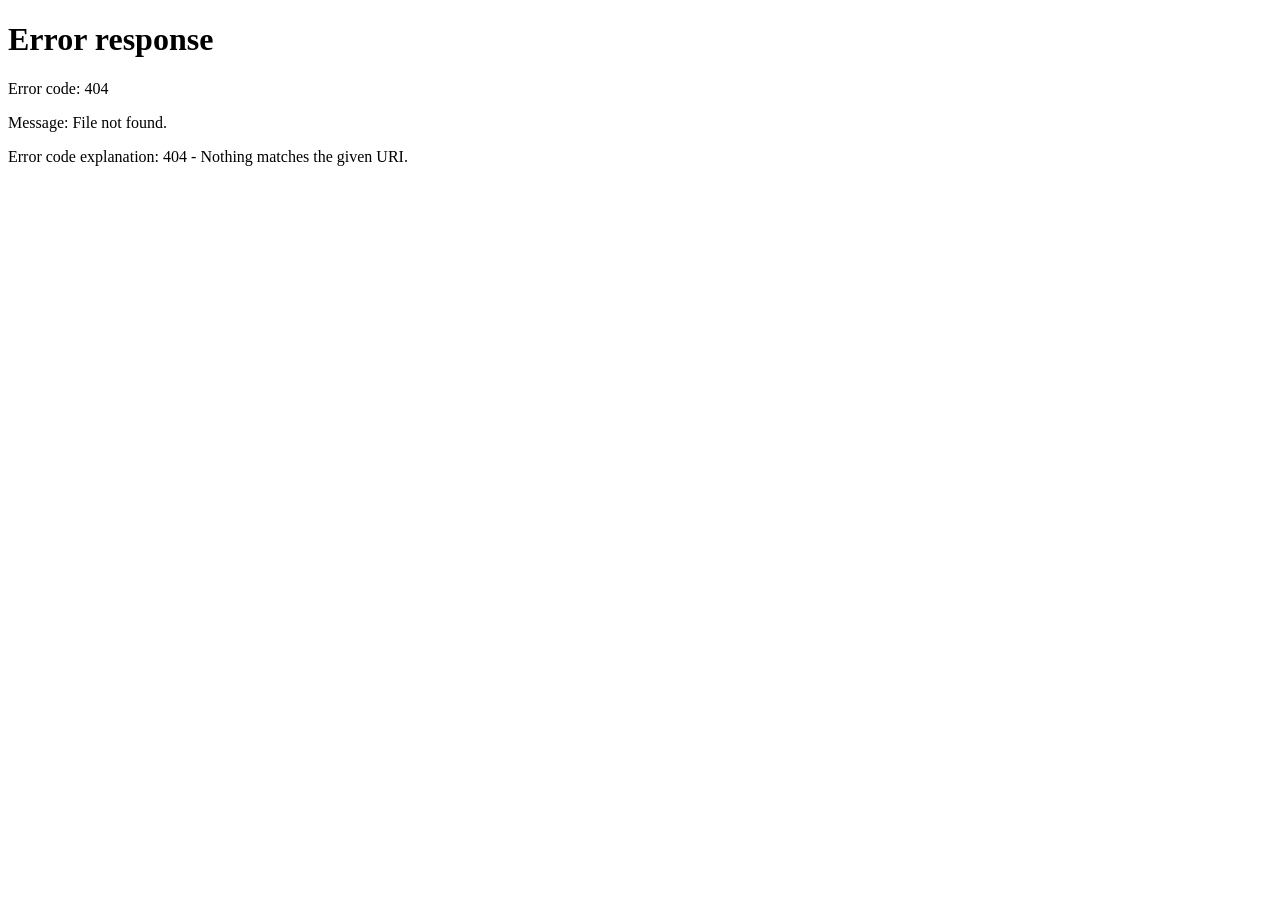
==== commit a146db6a: "Add files via upload" ====
--- a/index.html
+++ b/index.html
@@ -1,820 +1,97 @@
 <!DOCTYPE html>
 <html lang="en">
 <head>
-<meta charset="UTF-8">
-<meta name="viewport" content="width=device-width, initial-scale=1.0">
-<title>ImberLab – Laboratory · Quality Control</title>
-<link href="https://fonts.googleapis.com/css2?family=Space+Mono:wght@400;700&family=DM+Sans:ital,wght@0,300;0,400;0,500;0,700;1,300&display=swap" rel="stylesheet">
-<style>
-:root{
-  --bg:#0c1a27;--card:#0f2034;--card2:#162840;
-  --accent:#4ade80;--accent2:#22d3ee;
-  --gold:#e9b84a;--white:#f1f5f9;
-  --text:#7a9bb5;--muted:#3d5a72;
-  --border:#162840;--dark:#07111c;
-}
-*,*::before,*::after{margin:0;padding:0;box-sizing:border-box}
-html{scroll-behavior:smooth}
-body{background:var(--bg);color:var(--text);font-family:'DM Sans',sans-serif;font-size:16px;line-height:1.7;min-height:100vh;overflow-x:hidden}
-body::before{content:"";position:fixed;inset:0;pointer-events:none;z-index:0;
-  background-image:linear-gradient(rgba(74,222,128,.016) 1px,transparent 1px),linear-gradient(90deg,rgba(74,222,128,.016) 1px,transparent 1px);
-  background-size:52px 52px;}
+  <meta charset="UTF-8">
+  <meta name="viewport" content="width=device-width, initial-scale=1.0">
 
-/* Language */
-.lang-de{display:none}.lang-en{display:block}
-body.de .lang-de{display:block}body.de .lang-en{display:none}
-body.de .lang-de.inline{display:inline}body.de .lang-en.inline{display:none}
-.lang-en.inline{display:inline}
+  <title>ImberLab — Pipette Calibration & Lab QC App</title>
+  <meta name="description" content="Professional offline lab app for analytical chemists. Pipette verification per EN ISO 8655, GHS chemicals, device logbook, PDF reports. €12.99 one-time.">
 
-/* Nav */
-nav{position:sticky;top:0;z-index:100;background:rgba(12,26,39,.96);backdrop-filter:blur(20px);border-bottom:1px solid var(--border);padding:0 40px;display:flex;align-items:center;height:62px;gap:8px}
-.nav-logo{display:flex;align-items:center;gap:11px;text-decoration:none;margin-right:auto;cursor:pointer}
-.nav-logo .mark{width:32px;height:32px;background:var(--accent);border-radius:7px;display:flex;align-items:center;justify-content:center;font-family:'Space Mono',monospace;font-size:12px;font-weight:700;color:var(--dark);flex-shrink:0}
-.nav-logo span{font-size:16px;font-weight:600;color:var(--white);letter-spacing:-.2px}
-.nav-links{display:flex;gap:2px}
-.nav-btn{background:none;border:none;color:var(--muted);font-family:'DM Sans',sans-serif;font-size:13px;font-weight:500;padding:6px 13px;border-radius:7px;cursor:pointer;transition:all .2s}
-.nav-btn:hover{color:var(--white);background:rgba(255,255,255,.04)}
-.nav-btn.active{color:var(--accent);background:rgba(74,222,128,.07)}
-.nav-dl{background:var(--accent);color:var(--dark);border:none;font-family:'DM Sans',sans-serif;font-size:13px;font-weight:700;padding:7px 16px;border-radius:8px;cursor:pointer;transition:all .2s;margin-left:8px;text-decoration:none;display:flex;align-items:center;gap:6px}
-.nav-dl:hover{filter:brightness(1.08);transform:translateY(-1px)}
-.lang-toggle{background:transparent;border:1px solid var(--border);color:var(--muted);font-family:'Space Mono',monospace;font-size:10px;font-weight:700;padding:5px 11px;border-radius:6px;cursor:pointer;transition:all .2s;margin-left:4px}
-.lang-toggle:hover{border-color:var(--accent);color:var(--accent)}
-.nav-hamburger{display:none;background:none;border:none;color:var(--white);font-size:20px;cursor:pointer;padding:8px;margin-left:4px}
-.mobile-menu{display:none;flex-direction:column;background:var(--card);border-bottom:1px solid var(--border);position:fixed;top:62px;left:0;right:0;z-index:99;box-shadow:0 12px 40px rgba(0,0,0,.5);border-radius:0 0 12px 12px}
-.mobile-menu button{background:none;border:none;border-bottom:1px solid var(--border);color:var(--text);font-family:'DM Sans',sans-serif;font-size:15px;font-weight:500;padding:14px 24px;text-align:left;cursor:pointer}
-.mobile-menu button:hover{color:var(--accent);background:var(--card2)}
-.mobile-menu.open{display:flex}
+  <!-- hreflang -->
+  <link rel="alternate" hreflang="en" href="https://n3rdmonkey.github.io/imberlab-privacy/en/">
+  <link rel="alternate" hreflang="de" href="https://n3rdmonkey.github.io/imberlab-privacy/de/">
+  <link rel="alternate" hreflang="x-default" href="https://n3rdmonkey.github.io/imberlab-privacy/en/">
+  <link rel="canonical" href="https://n3rdmonkey.github.io/imberlab-privacy/en/">
 
-/* Pages */
-.page{display:none}.page.active{display:block;position:relative;z-index:1}
+  <!-- Fallback meta refresh in case JS is disabled -->
+  <meta http-equiv="refresh" content="0; url=./en/">
 
-/* HERO */
-.hero{min-height:calc(100vh - 62px);display:flex;align-items:center;padding:60px 40px 60px 80px;position:relative;overflow:hidden;gap:60px}
-.hero::before{content:"";position:absolute;inset:0;background-image:linear-gradient(rgba(74,222,128,.03) 1px,transparent 1px),linear-gradient(90deg,rgba(74,222,128,.03) 1px,transparent 1px);background-size:52px 52px}
-.hero-glow-l{position:absolute;left:-100px;top:40%;transform:translateY(-50%);width:600px;height:600px;border-radius:50%;background:radial-gradient(circle,rgba(74,222,128,.08) 0%,transparent 65%);pointer-events:none}
-.hero-glow-r{position:absolute;right:10%;top:20%;width:400px;height:400px;border-radius:50%;background:radial-gradient(circle,rgba(34,211,238,.06) 0%,transparent 70%);pointer-events:none}
-.hero-content{flex:0 0 480px;position:relative;z-index:2}
-.hero-badge{display:inline-flex;align-items:center;gap:8px;background:rgba(74,222,128,.07);border:1px solid rgba(74,222,128,.18);border-radius:99px;padding:5px 14px;font-family:'Space Mono',monospace;font-size:11px;color:var(--accent);margin-bottom:28px;letter-spacing:.5px}
-.hero-badge::before{content:'';width:6px;height:6px;background:var(--accent);border-radius:50%;animation:pulse 2s infinite}
-@keyframes pulse{0%,100%{opacity:1;transform:scale(1)}50%{opacity:.4;transform:scale(1.4)}}
-h1{font-size:clamp(38px,4.5vw,60px);font-weight:700;line-height:1.1;color:var(--white);letter-spacing:-1.5px;margin-bottom:20px}
-h1 .ac{color:var(--accent)}
-.hero-sub{font-size:17px;font-weight:300;line-height:1.75;color:var(--muted);max-width:400px;margin-bottom:36px}
-.hero-actions{display:flex;gap:12px;flex-wrap:wrap;margin-bottom:36px}
-.btn-p{background:var(--accent);color:var(--dark);border:none;font-family:'DM Sans',sans-serif;font-size:14px;font-weight:700;padding:12px 26px;border-radius:9px;cursor:pointer;transition:all .2s;text-decoration:none;display:inline-flex;align-items:center;gap:7px}
-.btn-p:hover{filter:brightness(1.08);transform:translateY(-2px);box-shadow:0 8px 28px rgba(74,222,128,.22)}
-.btn-s{background:rgba(255,255,255,.04);color:var(--white);border:1px solid var(--border);font-family:'DM Sans',sans-serif;font-size:14px;font-weight:500;padding:12px 26px;border-radius:9px;cursor:pointer;transition:all .2s;text-decoration:none;display:inline-flex;align-items:center;gap:7px}
-.btn-s:hover{border-color:rgba(74,222,128,.35);color:var(--accent);transform:translateY(-2px)}
-.hero-badges{display:flex;gap:20px;flex-wrap:wrap}
-.hbadge{display:flex;align-items:center;gap:7px;color:var(--muted);font-size:12px}
-.hbadge-icon{font-size:14px}
-.hbadge-sep{width:1px;height:14px;background:var(--border)}
-.hero-phones{flex:1;position:relative;z-index:2;display:flex;align-items:center;justify-content:center;min-height:580px}
-.hphone{position:absolute;overflow:visible;filter:drop-shadow(0 40px 60px rgba(0,0,0,.7))}
-.hphone img{width:100%;height:100%;object-fit:contain;object-position:center;display:block}
-.hphone-notch{display:none}
-.hp-main{width:240px;height:488px;left:50%;top:50%;transform:translate(-50%,-50%);z-index:3}
-.hp-side{width:200px;height:406px;z-index:2;opacity:.55}
-.hp-side-l{left:calc(50% - 240px);top:50%;transform:translateY(-55%)}
-.hp-side-r{right:calc(50% - 240px);top:50%;transform:translateY(-45%)}
-.hero-phones::before{content:"";position:absolute;left:0;top:0;bottom:0;width:80px;background:linear-gradient(90deg,var(--bg),transparent);z-index:10;pointer-events:none}
-.hero-phones::after{content:"";position:absolute;right:0;top:0;bottom:0;width:80px;background:linear-gradient(-90deg,var(--bg),transparent);z-index:10;pointer-events:none}
-
-/* Sections */
-.section{max-width:1100px;margin:0 auto;padding:96px 40px;position:relative}
-.section+.section{padding-top:0}
-.sec-label{font-family:'Space Mono',monospace;font-size:10px;color:var(--accent);text-transform:uppercase;letter-spacing:.14em;margin-bottom:10px}
-.sec-title{font-size:clamp(24px,3vw,36px);font-weight:700;color:var(--white);letter-spacing:-.7px;margin-bottom:12px}
-.sec-sub{font-size:15px;font-weight:300;color:var(--muted);max-width:460px;margin-bottom:48px;line-height:1.75}
-
-/* Feature grid — mosaic style */
-.feat-grid{display:grid;grid-template-columns:repeat(4,1fr);gap:1px;background:var(--border);border:1px solid var(--border);border-radius:14px;overflow:hidden}
-.feat-card{background:var(--bg);padding:26px 22px;transition:background .2s;position:relative}
-.feat-card:hover{background:rgba(15,32,52,.9)}
-.feat-icon-wrap{width:36px;height:36px;border-radius:9px;background:rgba(74,222,128,.07);border:1px solid rgba(74,222,128,.1);display:flex;align-items:center;justify-content:center;margin-bottom:14px;font-size:18px}
-.feat-card h3{font-size:14px;font-weight:600;color:var(--white);margin-bottom:5px}
-.feat-card p{font-size:12px;color:var(--muted);line-height:1.65}
-
-/* Screenshots — phone scroll */
-.ss-scroll{display:flex;gap:20px;margin-top:48px;padding:8px 0 20px;overflow-x:auto;scroll-snap-type:x mandatory;-webkit-overflow-scrolling:touch}
-.ss-scroll::-webkit-scrollbar{height:3px}
-.ss-scroll::-webkit-scrollbar-track{background:var(--border);border-radius:2px}
-.ss-scroll::-webkit-scrollbar-thumb{background:rgba(74,222,128,.3);border-radius:2px}
-.ss-item{flex:0 0 180px;scroll-snap-align:start;cursor:pointer}
-.ss-phone{width:180px;height:366px;overflow:visible;filter:drop-shadow(0 20px 40px rgba(0,0,0,.6));transition:all .3s;position:relative}
-.ss-phone img{width:100%;height:100%;object-fit:contain;object-position:center;display:block;transition:transform .3s}
-.ss-item:hover .ss-phone{filter:drop-shadow(0 28px 50px rgba(0,0,0,.75)) drop-shadow(0 0 14px rgba(74,222,128,.18));transform:translateY(-8px) scale(1.02)}
-.ss-label{margin-top:10px;text-align:center}
-.ss-label strong{display:block;font-family:'Space Mono',monospace;font-size:10px;color:var(--text);margin-bottom:2px}
-.ss-label span{font-size:10px;color:var(--muted)}
-.lightbox{display:none;position:fixed;inset:0;background:rgba(7,17,28,.97);z-index:999;align-items:center;justify-content:center;cursor:zoom-out}
-.lightbox.open{display:flex}
-.lightbox img{max-height:90vh;max-width:460px;border-radius:24px;box-shadow:0 40px 80px rgba(0,0,0,.9)}
-
-/* Premium strip */
-.prem-strip{position:relative;overflow:hidden;border-top:1px solid var(--border)}
-.prem-strip::before{content:'';position:absolute;inset:0;background:radial-gradient(ellipse at 0% 50%,rgba(74,222,128,.04),transparent 60%)}
-.prem-inner{max-width:1100px;margin:0 auto;padding:80px 40px;display:grid;grid-template-columns:1fr 420px;gap:72px;align-items:start}
-.prem-badge{display:inline-flex;align-items:center;gap:7px;background:rgba(233,184,74,.08);border:1px solid rgba(233,184,74,.2);color:var(--gold);font-family:'Space Mono',monospace;font-size:9px;font-weight:700;padding:4px 10px;border-radius:4px;margin-bottom:14px;text-transform:uppercase;letter-spacing:.07em}
-.prem-list{list-style:none;margin:14px 0 24px}
-.prem-list li{display:flex;align-items:flex-start;gap:10px;padding:8px 0;border-bottom:1px solid rgba(255,255,255,.04);font-size:14px;color:var(--text);line-height:1.55}
-.prem-list li:last-child{border-bottom:none}
-.prem-list li::before{content:'';width:16px;height:16px;border-radius:50%;background:rgba(74,222,128,.08);border:1px solid rgba(74,222,128,.2);flex-shrink:0;margin-top:3px;background-image:url("data:image/svg+xml,%3Csvg viewBox='0 0 16 16' fill='none' xmlns='http://www.w3.org/2000/svg'%3E%3Cpath d='M3.5 8.5l3 3L12.5 5' stroke='%234ade80' stroke-width='1.8' stroke-linecap='round' stroke-linejoin='round'/%3E%3C/svg%3E");background-size:11px;background-repeat:no-repeat;background-position:center}
-.price-box{background:var(--card);border:1px solid rgba(233,184,74,.15);border-radius:14px;padding:32px;text-align:center;position:sticky;top:80px}
-.price-amt{font-size:52px;font-weight:700;color:var(--gold);line-height:1;margin-bottom:4px;font-family:'Space Mono',monospace}
-.price-note{font-size:10px;color:var(--muted);margin-bottom:22px;font-family:'Space Mono',monospace;letter-spacing:.06em;text-transform:uppercase}
-
-/* Help / FAQ pages */
-.page-wrap{max-width:740px;margin:0 auto;padding:72px 40px;position:relative;z-index:1}
-.page-hdr{margin-bottom:48px}
-.page-hdr .sec-label{margin-bottom:8px}
-.page-hdr h2{font-size:clamp(26px,3vw,38px);font-weight:700;color:var(--white);letter-spacing:-.7px;margin-bottom:8px}
-.page-hdr p{font-size:14px;color:var(--muted);font-weight:300}
-
-/* accordion */
-.acc{border:1px solid var(--border);border-radius:11px;margin-bottom:7px;overflow:hidden;transition:border-color .2s}
-.acc.open{border-color:rgba(74,222,128,.18)}
-.acc-hdr{display:flex;align-items:center;gap:14px;padding:16px 18px;cursor:pointer;user-select:none;transition:background .15s}
-.acc-hdr:hover{background:rgba(255,255,255,.02)}
-.acc.open .acc-hdr{background:rgba(74,222,128,.025)}
-.acc-icon{width:34px;height:34px;border-radius:8px;background:rgba(255,255,255,.03);border:1px solid var(--border);display:flex;align-items:center;justify-content:center;font-size:17px;flex-shrink:0;transition:all .2s}
-.acc.open .acc-icon{background:rgba(74,222,128,.07);border-color:rgba(74,222,128,.18)}
-.acc-txt{flex:1}
-.acc-txt h3{font-size:14px;font-weight:600;color:var(--white);line-height:1.3}
-.acc-txt p{font-size:11px;color:var(--muted);margin-top:2px}
-.acc-chev{width:22px;height:22px;border-radius:50%;background:rgba(255,255,255,.04);display:flex;align-items:center;justify-content:center;flex-shrink:0;transition:all .25s;font-size:10px;color:var(--muted)}
-.acc.open .acc-chev{background:rgba(74,222,128,.1);color:var(--accent);transform:rotate(180deg)}
-.acc-body{display:none;padding:14px 18px 18px;border-top:1px solid var(--border)}
-.acc.open .acc-body{display:block}
-.acc-body p{font-size:14px;color:var(--text);margin-bottom:10px;line-height:1.7}
-
-/* steps inside accordion */
-.steps{list-style:none;counter-reset:s}
-.steps li{counter-increment:s;display:flex;gap:12px;align-items:flex-start;padding:9px 0;border-bottom:1px solid rgba(255,255,255,.04);font-size:13px;color:var(--text);line-height:1.6}
-.steps li:last-child{border-bottom:none}
-.steps li::before{content:counter(s);min-width:22px;height:22px;border-radius:6px;background:rgba(74,222,128,.08);border:1px solid rgba(74,222,128,.18);color:var(--accent);display:flex;align-items:center;justify-content:center;font-size:9px;font-weight:700;flex-shrink:0;font-family:'Space Mono',monospace;margin-top:2px}
-.tip{background:rgba(74,222,128,.04);border:1px solid rgba(74,222,128,.12);border-left:2px solid var(--accent);border-radius:0 6px 6px 0;padding:10px 14px;font-size:13px;color:var(--text);margin-top:12px;line-height:1.6}
-.tip::before{content:'💡  '}
-
-/* comparison table */
-.ctab{width:100%;border-collapse:collapse;margin-top:10px;font-size:12px}
-.ctab th{text-align:left;font-family:'Space Mono',monospace;font-size:9px;color:var(--muted);text-transform:uppercase;letter-spacing:.06em;padding:7px 10px;border-bottom:1px solid var(--border)}
-.ctab td{padding:8px 10px;border-bottom:1px solid rgba(255,255,255,.04);color:var(--text)}
-.ctab tr:last-child td{border-bottom:none}
-.ctab td:first-child{font-family:'Space Mono',monospace;font-size:10px;color:var(--text)}
-.ok{color:var(--accent)}.no{color:var(--muted)}
-
-/* Privacy */
-.phi{background:rgba(74,222,128,.04);border-left:2px solid var(--accent);border-radius:0 8px 8px 0;padding:14px 18px;margin-bottom:28px;font-size:14px;color:var(--text);line-height:1.7}
-.phi strong{color:var(--accent)}
-.pblock{background:var(--card);border:1px solid var(--border);border-radius:10px;padding:20px;margin-bottom:8px}
-.pnum{font-family:'Space Mono',monospace;font-size:9px;color:var(--accent);text-transform:uppercase;letter-spacing:.1em;margin-bottom:5px}
-.pblock h3{font-size:14px;font-weight:600;color:var(--white);margin-bottom:9px}
-.pblock h4{font-size:10px;font-weight:700;color:var(--gold);margin:12px 0 5px;font-family:'Space Mono',monospace;text-transform:uppercase;letter-spacing:.08em}
-.pblock p{font-size:13px;color:var(--text);margin-bottom:7px;line-height:1.7}
-.pblock ul{list-style:none}
-.pblock ul li{font-size:13px;color:var(--text);padding:3px 0 3px 15px;position:relative}
-.pblock ul li::before{content:'→';position:absolute;left:0;color:var(--accent);font-size:10px}
-.ptab{width:100%;border-collapse:collapse;margin-top:8px}
-.ptab th{text-align:left;font-size:9px;font-family:'Space Mono',monospace;color:var(--muted);text-transform:uppercase;letter-spacing:.05em;padding:6px 10px;border-bottom:1px solid var(--border)}
-.ptab td{font-size:12px;padding:8px 10px;border-bottom:1px solid rgba(255,255,255,.04);color:var(--text)}
-.ptab tr:last-child td{border-bottom:none}
-.ptab td:first-child{font-family:'Space Mono',monospace;color:var(--accent);font-size:10px}
-.crow{background:rgba(233,184,74,.05);border:1px solid rgba(233,184,74,.15);border-radius:8px;padding:14px 18px;display:flex;align-items:center;gap:12px;margin-top:8px}
-.cicon{width:30px;height:30px;background:rgba(233,184,74,.12);border-radius:6px;display:flex;align-items:center;justify-content:center;font-size:13px;flex-shrink:0}
-.cemail{font-family:'Space Mono',monospace;font-size:12px;color:var(--gold)}
-.clabel{font-size:11px;color:var(--muted);margin-bottom:2px}
-
-/* footer */
-footer{border-top:1px solid var(--border);padding:28px 40px;text-align:center;position:relative;z-index:1}
-.flogo{font-size:15px;font-weight:600;color:var(--white);margin-bottom:7px;font-family:'DM Sans',sans-serif;letter-spacing:-.2px}
-footer p{font-family:'Space Mono',monospace;font-size:10px;color:var(--muted)}
-footer a{color:var(--muted);text-decoration:none;cursor:pointer;transition:color .2s}
-footer a:hover{color:var(--accent)}
-
-/* Responsive */
-@media(max-width:1000px){
-  .hero{flex-direction:column;padding:48px 32px;text-align:center;gap:40px;min-height:auto}
-  .hero-content{flex:none;max-width:500px}
-  .hero-sub{max-width:100%}
-  .hero-actions{justify-content:center}
-  .hero-badges{justify-content:center}
-  .hero-phones{min-height:360px;width:100%}
-  .hp-side{display:none}
-  .hp-main{width:210px;height:427px}
-  .prem-inner{grid-template-columns:1fr}
-  .price-box{position:static}
-  .feat-grid{grid-template-columns:repeat(2,1fr)}
-}
-@media(max-width:768px){
-  body{overflow-x:hidden}
-  nav{padding:0 16px}
-  .nav-btn{display:none}
-  .nav-hamburger{display:block}
-  .section{padding:56px 20px}
-  .page-wrap{padding:40px 20px}
-  .feat-grid{grid-template-columns:1fr}
-  .prem-inner{padding:48px 20px;grid-template-columns:1fr}
-  .price-box{padding:24px}
-  .price-amt{font-size:44px}
-  footer{padding:24px 20px}
-}
-</style>
+  <style>
+    * { box-sizing: border-box; margin: 0; padding: 0; }
+    body {
+      font-family: -apple-system, BlinkMacSystemFont, 'Segoe UI', sans-serif;
+      background: #FAF8F3;
+      color: #0F1E2E;
+      min-height: 100vh;
+      display: grid;
+      place-items: center;
+      padding: 24px;
+      text-align: center;
+    }
+    .loader {
+      max-width: 360px;
+    }
+    .mark {
+      width: 56px; height: 56px;
+      background: #0F1E2E;
+      border-radius: 12px;
+      display: grid;
+      place-items: center;
+      margin: 0 auto 24px;
+      font-family: Georgia, serif;
+      font-size: 22px;
+      font-weight: 600;
+      color: white;
+      position: relative;
+    }
+    .mark::after {
+      content: "";
+      position: absolute;
+      bottom: 12px; left: 12px; right: 12px;
+      height: 3px;
+      background: #A3E635;
+    }
+    h1 { font-size: 22px; font-weight: 500; margin-bottom: 8px; }
+    p { color: #6B7689; font-size: 14px; margin-bottom: 24px; }
+    .links {
+      display: flex;
+      gap: 12px;
+      justify-content: center;
+    }
+    a {
+      display: inline-block;
+      padding: 12px 20px;
+      background: #0F1E2E;
+      color: white;
+      text-decoration: none;
+      border-radius: 999px;
+      font-size: 14px;
+      font-weight: 600;
+      transition: opacity .15s;
+    }
+    a:hover { opacity: 0.85; }
+    a.lime { background: #A3E635; color: #0F1E2E; }
+  </style>
 </head>
 <body>
-
-<nav>
-  <div class="nav-logo" onclick="showPage('home')">
+  <div class="loader">
     <div class="mark">IL</div>
-    <span>ImberLab</span>
-  </div>
-  <div class="nav-links">
-    <button class="nav-btn active" onclick="showPage('home')">Home</button>
-    <button class="nav-btn" onclick="showPage('help')"><span class="lang-en inline">Help</span><span class="lang-de inline">Hilfe</span></button>
-    <button class="nav-btn" onclick="showPage('faq')">FAQ</button>
-    <button class="nav-btn" onclick="showPage('privacy')"><span class="lang-en inline">Privacy</span><span class="lang-de inline">Datenschutz</span></button>
-  </div>
-  <button class="lang-toggle" onclick="toggleLang()" id="langBtn">🇩🇪 DE</button>
-  <a class="nav-dl" href="https://play.google.com/store/apps/details?id=com.imber.labor" target="_blank">↓ <span class="lang-en inline">Get App</span><span class="lang-de inline">App laden</span></a>
-  <button class="nav-hamburger" onclick="toggleMenu()">☰</button>
-</nav>
-<div class="mobile-menu" id="mobile-menu">
-  <button onclick="showPage('home');toggleMenu()">Home</button>
-  <button onclick="showPage('help');toggleMenu()"><span class="lang-en inline">Help</span><span class="lang-de inline">Hilfe</span></button>
-  <button onclick="showPage('faq');toggleMenu()">FAQ</button>
-  <button onclick="showPage('privacy');toggleMenu()"><span class="lang-en inline">Privacy</span><span class="lang-de inline">Datenschutz</span></button>
-</div>
-
-<!-- ══ HOME ══ -->
-<div class="page active" id="page-home">
-  <section class="hero">
-    <div class="hero-glow-l"></div>
-    <div class="hero-glow-r"></div>
-
-    <div class="hero-content">
-      <div class="hero-badge">v 1.0.0 · <span class="lang-en inline">Now on Google Play</span><span class="lang-de inline">Jetzt auf Google Play</span></div>
-      <h1>
-        <span class="lang-en">Your digital<br>lab <span class="ac">cockpit.</span></span>
-        <span class="lang-de">Ihr digitales<br>Labor-<span class="ac">Cockpit.</span></span>
-      </h1>
-      <p class="hero-sub">
-        <span class="lang-en">Professional tools for analytical chemists and QC labs — calculations, logbook, chemicals & more. Fully offline. No subscription.</span>
-        <span class="lang-de">Professionelle Werkzeuge für analytische Chemiker und QC-Labors — Berechnungen, Logbuch, Chemikalien & mehr. Vollständig offline. Kein Abo.</span>
-      </p>
-      <div class="hero-actions">
-        <a class="btn-p" href="https://play.google.com/store/apps/details?id=com.imber.labor" target="_blank">↓ <span class="lang-en inline">Download on Google Play</span><span class="lang-de inline">Auf Google Play laden</span></a>
-        <button class="btn-s" onclick="showPage('help')"><span class="lang-en inline">See how it works →</span><span class="lang-de inline">So funktioniert's →</span></button>
-      </div>
-      <div class="hero-badges">
-        <div class="hbadge"><span class="hbadge-icon">🔒</span><span class="lang-en inline">100% Offline</span><span class="lang-de inline">100% Offline</span></div>
-        <div class="hbadge-sep"></div>
-        <div class="hbadge"><span class="hbadge-icon">⭐</span><span class="lang-en inline">One-time €12.99</span><span class="lang-de inline">Einmalig €12,99</span></div>
-        <div class="hbadge-sep"></div>
-        <div class="hbadge"><span class="hbadge-icon">🚫</span><span class="lang-en inline">No Ads</span><span class="lang-de inline">Keine Werbung</span></div>
-      </div>
-    </div>
-
-    <div class="hero-phones" id="heroPhones">
-      <div class="hphone hp-side hp-side-l" id="hpL">
-        <div class="hphone-notch"></div>
-        <img id="hpImgL" src="screenshots/02_imbacontrol.png" alt="ImbaControl"/>
-      </div>
-      <div class="hphone hp-main" id="hpM">
-        <div class="hphone-notch"></div>
-        <img id="hpImgM" src="screenshots/01_main_menu.png" alt="ImberLab Main Menu"/>
-      </div>
-      <div class="hphone hp-side hp-side-r" id="hpR">
-        <div class="hphone-notch"></div>
-        <img id="hpImgR" src="screenshots/05_instrument.png" alt="Device Management"/>
-      </div>
-    </div>
-  </section>
-
-  <section class="section">
-    <div class="sec-label"><span class="lang-en inline">Features</span><span class="lang-de inline">Funktionen</span></div>
-    <h2 class="sec-title"><span class="lang-en">Everything your lab needs.</span><span class="lang-de">Alles was Ihr Labor braucht.</span></h2>
-    <p class="sec-sub"><span class="lang-en">Built for real laboratory work — from quick calculations to full device management.</span><span class="lang-de">Entwickelt für den Laboralltag — von schnellen Berechnungen bis zum vollständigen Gerätemanagement.</span></p>
-    <div class="feat-grid">
-      <div class="feat-card"><div class="feat-icon-wrap"><svg width="18" height="18" viewBox="0 0 24 24" fill="none" stroke="#4ade80" stroke-width="1.6" stroke-linecap="round" stroke-linejoin="round"><rect x="3" y="3" width="18" height="18" rx="2"/><line x1="3" y1="9" x2="21" y2="9"/><line x1="3" y1="15" x2="21" y2="15"/><line x1="9" y1="3" x2="9" y2="21"/><line x1="15" y1="3" x2="15" y2="21"/></svg></div><h3><span class="lang-en">Calculations</span><span class="lang-de">Berechnungen</span></h3><p><span class="lang-en">Factor, gravimetric and volumetric calculations with auto-saving. Statistical QC with control charts, outlier detection and calibration curves.</span><span class="lang-de">Faktor-, gravimetrische und volumetrische Berechnungen mit automatischer Speicherung. Statistische QK mit Regelkarten und Kalibriergeraden.</span></p></div>
-      <div class="feat-card"><div class="feat-icon-wrap"><svg width="18" height="18" viewBox="0 0 24 24" fill="none" stroke="#4ade80" stroke-width="1.6" stroke-linecap="round" stroke-linejoin="round"><circle cx="12" cy="12" r="1.5"/><path d="M5 12h4m6 0h4M12 5v4m0 6v4"/></svg></div><h3>Formula Builder</h3><p><span class="lang-en">Create, save and reuse your own calculation formulas with custom variables, live fraction preview and math functions like sqrt(), log(), sin().</span><span class="lang-de">Eigene Formeln erstellen, speichern und wiederverwenden — mit benutzerdefinierten Variablen, Live-Bruchvorschau und Funktionen wie sqrt(), log().</span></p></div>
-      <div class="feat-card"><div class="feat-icon-wrap"><svg width="18" height="18" viewBox="0 0 24 24" fill="none" stroke="#4ade80" stroke-width="1.6" stroke-linecap="round" stroke-linejoin="round"><path d="M9 5H7a2 2 0 00-2 2v12a2 2 0 002 2h10a2 2 0 002-2V7a2 2 0 00-2-2h-2"/><rect x="9" y="3" width="6" height="4" rx="1"/><line x1="9" y1="12" x2="15" y2="12"/><line x1="9" y1="16" x2="12" y2="16"/></svg></div><h3><span class="lang-en">Logbook</span><span class="lang-de">Logbuch</span></h3><p><span class="lang-en">Track calibrations, maintenance and inspections per device with sequential numbering, due date alerts, photo attachments and email export.</span><span class="lang-de">Kalibrierungen, Wartungen und Inspektionen pro Gerät mit laufender Nummerierung, Fälligkeitsalerts, Fotos und E-Mail-Export.</span></p></div>
-      <div class="feat-card"><div class="feat-icon-wrap"><svg width="18" height="18" viewBox="0 0 24 24" fill="none" stroke="#4ade80" stroke-width="1.6" stroke-linecap="round" stroke-linejoin="round"><path d="M8 3h8M9 3v6l-4 9a1 1 0 001 1h12a1 1 0 001-1l-4-9V3"/></svg></div><h3><span class="lang-en">Chemicals & GHS</span><span class="lang-de">Chemikalien & GHS</span></h3><p><span class="lang-en">80+ chemicals with full GHS pictograms, H/P statements, storage notes and PPE recommendations. Add your own with photos.</span><span class="lang-de">80+ Chemikalien mit vollständigen GHS-Piktogrammen, H/P-Sätzen, Lagerhinweisen und PSA. Eigene Chemikalien hinzufügen.</span></p></div>
-      <div class="feat-card"><div class="feat-icon-wrap"><svg width="18" height="18" viewBox="0 0 24 24" fill="none" stroke="#4ade80" stroke-width="1.6" stroke-linecap="round" stroke-linejoin="round"><line x1="3" y1="20" x2="21" y2="20"/><rect x="4" y="13" width="4" height="7" rx="0.5"/><rect x="10" y="8" width="4" height="12" rx="0.5"/><rect x="16" y="5" width="4" height="15" rx="0.5"/></svg></div><h3><span class="lang-en">Analysis Results</span><span class="lang-de">Analysenergebnisse</span></h3><p><span class="lang-en">All results auto-saved, searchable and exportable. Attach photos, add notes or scan labels for full traceability.</span><span class="lang-de">Alle Ergebnisse automatisch gespeichert, durchsuchbar und exportierbar. Fotos, Notizen und Label-Scan für lückenlose Rückverfolgbarkeit.</span></p></div>
-      <div class="feat-card"><div class="feat-icon-wrap"><svg width="18" height="18" viewBox="0 0 24 24" fill="none" stroke="#4ade80" stroke-width="1.6" stroke-linecap="round" stroke-linejoin="round"><rect x="5" y="2" width="14" height="20" rx="2"/><line x1="9" y1="18" x2="15" y2="18"/></svg></div><h3><span class="lang-en">Devices & QR</span><span class="lang-de">Geräte & QR</span></h3><p><span class="lang-en">Full device inventory with categories, serial numbers, QR codes, locations and complete service logbook. Add, decommission or delete devices.</span><span class="lang-de">Vollständiges Geräteinventar mit Kategorien, Seriennummern, QR-Codes und kompletter Servicehistorie. Geräte hinzufügen, stilllegen oder löschen.</span></p></div>
-      <div class="feat-card"><div class="feat-icon-wrap"><svg width="18" height="18" viewBox="0 0 24 24" fill="none" stroke="#4ade80" stroke-width="1.6" stroke-linecap="round" stroke-linejoin="round"><circle cx="7.5" cy="15.5" r="3.5"/><path d="M10.5 12.5l7-7 2.5 2.5-2 2 1.5 1.5-2 2-1.5-1.5"/></svg></div><h3><span class="lang-en">Password Manager</span><span class="lang-de">Passwort-Manager</span></h3><p><span class="lang-en">Store device credentials and lab logins securely with favorites, full dated history and a built-in password generator. Completely free.</span><span class="lang-de">Gerätezugänge sicher speichern – mit Favoriten, History mit Datum und integriertem Generator. Vollständig kostenlos.</span></p></div>
-      <div class="feat-card"><div class="feat-icon-wrap"><svg width="18" height="18" viewBox="0 0 24 24" fill="none" stroke="#4ade80" stroke-width="1.6" stroke-linecap="round" stroke-linejoin="round"><rect x="5" y="11" width="14" height="10" rx="2"/><path d="M8 11V7a4 4 0 018 0v4"/></svg></div><h3><span class="lang-en">Security & Privacy</span><span class="lang-de">Sicherheit & Datenschutz</span></h3><p><span class="lang-en">App lock with PIN or fingerprint. Full backup & restore. No cloud, no ads, no tracking — all data stays on your device.</span><span class="lang-de">App-Lock mit PIN oder Fingerabdruck. Vollständiges Backup & Restore. Keine Cloud, keine Werbung – alle Daten auf Ihrem Gerät.</span></p></div>
-    </div>
-  </section>
-
-  <section class="section" style="padding-top:0">
-    <div class="sec-label"><span class="lang-en inline">Screenshots</span><span class="lang-de inline">Screenshots</span></div>
-    <h2 class="sec-title"><span class="lang-en">See it in action.</span><span class="lang-de">Die App in Aktion.</span></h2>
-    <div class="ss-scroll">
-      <div class="ss-item" onclick="openLB('screenshots/01_main_menu.png')"><div class="ss-phone"><img src="screenshots/01_main_menu.png" alt="Main Menu" loading="lazy"></div><div class="ss-label"><strong><span class="lang-en inline">Main Menu</span><span class="lang-de inline">Hauptmenü</span></strong><span><span class="lang-en inline">All features</span><span class="lang-de inline">Alle Funktionen</span></span></div></div>
-      <div class="ss-item" onclick="openLB('screenshots/02_imbacontrol.png')"><div class="ss-phone"><img src="screenshots/02_imbacontrol.png" alt="ImbaControl" loading="lazy"></div><div class="ss-label"><strong>ImbaControl</strong><span><span class="lang-en inline">Statistical QC</span><span class="lang-de inline">Statistische QK</span></span></div></div>
-      <div class="ss-item" onclick="openLB('screenshots/03_pdf_report.png')"><div class="ss-phone"><img src="screenshots/03_pdf_report.png" alt="PDF Report" loading="lazy"></div><div class="ss-label"><strong><span class="lang-en inline">PDF Export</span><span class="lang-de inline">PDF-Export</span></strong><span>EN ISO 8655-2:2022</span></div></div>
-      <div class="ss-item" onclick="openLB('screenshots/04_chemicals.png')"><div class="ss-phone"><img src="screenshots/04_chemicals.png" alt="Chemicals" loading="lazy"></div><div class="ss-label"><strong><span class="lang-en inline">Chemicals &amp; GHS</span><span class="lang-de inline">Chemikalien &amp; GHS</span></strong><span><span class="lang-en inline">GHS database</span><span class="lang-de inline">GHS-Datenbank</span></span></div></div>
-      <div class="ss-item" onclick="openLB('screenshots/05_instrument.png')"><div class="ss-phone"><img src="screenshots/05_instrument.png" alt="Instrument Detail" loading="lazy"></div><div class="ss-label"><strong><span class="lang-en inline">Device Management</span><span class="lang-de inline">Geräteverwaltung</span></strong><span><span class="lang-en inline">QR &amp; logbook</span><span class="lang-de inline">QR &amp; Logbuch</span></span></div></div>
-      <div class="ss-item" onclick="openLB('screenshots/06_formula_builder.png')"><div class="ss-phone"><img src="screenshots/06_formula_builder.png" alt="Formula Builder" loading="lazy"></div><div class="ss-label"><strong>Formula Builder</strong><span><span class="lang-en inline">Custom formulas</span><span class="lang-de inline">Eigene Formeln</span></span></div></div>
-    </div>
-  </section>
-
-  <div class="lightbox" id="lightbox" onclick="closeLB()"><img id="lb-img" src="" alt=""></div>
-
-  <div class="prem-strip">
-    <div class="prem-inner">
-      <div>
-        <div class="prem-badge">✓ Free — always</div>
-        <h2 class="sec-title" style="margin-bottom:10px;font-size:26px"><span class="lang-en">Fully functional out of the box — no subscription needed.</span><span class="lang-de">Vollständig einsatzbereit – kein Abo erforderlich.</span></h2>
-        <ul class="prem-list">
-          <li><span class="lang-en">All calculations — Factor, Gravimetric, Volumetric</span><span class="lang-de">Alle Berechnungen — Faktor, Gravimetrisch, Volumetrisch</span></li>
-          <li><span class="lang-en">Full ImbaControl QC suite — control charts, outlier detection, calibration curves</span><span class="lang-de">Vollständige ImbaControl QK — Regelkarten, Ausreißertest, Kalibriergeraden</span></li>
-          <li><span class="lang-en">80+ chemicals with GHS pictograms, H/P statements & storage notes</span><span class="lang-de">80+ Chemikalien mit GHS-Piktogrammen, H/P-Sätzen & Lagerhinweisen</span></li>
-          <li><span class="lang-en">Device management with QR codes, logbook & service history</span><span class="lang-de">Geräteverwaltung mit QR-Codes, Logbuch & Servicehistorie</span></li>
-          <li><span class="lang-en">Analysis Results — auto-saved, searchable, exportable</span><span class="lang-de">Analysenergebnisse — automatisch gespeichert, durchsuchbar, exportierbar</span></li>
-          <li><span class="lang-en">Formula Builder — 3 saved formulas free</span><span class="lang-de">Formula Builder — 3 gespeicherte Formeln kostenlos</span></li>
-          <li><span class="lang-en">Password Manager — fully free, favorites, history & generator</span><span class="lang-de">Passwort-Manager — vollständig kostenlos, Favoriten, History & Generator</span></li>
-          <li><span class="lang-en">App lock (PIN / fingerprint), full backup & restore</span><span class="lang-de">App-Lock (PIN / Fingerabdruck), vollständiges Backup & Restore</span></li>
-          <li style="border-bottom:none"><strong style="color:var(--accent)"><span class="lang-en">No cloud · No ads · No account · No subscription</span><span class="lang-de">Keine Cloud · Keine Werbung · Kein Konto · Kein Abo</span></strong></li>
-        </ul>
-        <div style="margin-top:28px">
-          <div class="prem-badge">⭐ Premium</div>
-          <h2 class="sec-title" style="margin-bottom:10px;font-size:22px"><span class="lang-en">Unlock more — one-time.</span><span class="lang-de">Mehr freischalten — einmalig.</span></h2>
-          <ul class="prem-list">
-            <li><span class="lang-en">Unlimited photos in Logbook & Analysis Results</span><span class="lang-de">Unlimitierte Fotos im Logbuch & Analysenergebnisse</span></li>
-            <li><span class="lang-en">Unlimited custom formulas in Formula Builder</span><span class="lang-de">Unbegrenzte eigene Formeln im Formula Builder</span></li>
-            <li><span class="lang-en">ImbaControl Pro — 14-day trial included (control charts, calibration curves, stability, pipette/burette/dispenser verification)</span><span class="lang-de">ImbaControl Pro — 14-Tage-Testphase inklusive (Regelkarten, Kalibrierkurven, Stabilität, Pipetten-/Büretten-/Dispenserprüfung)</span></li>
-          </ul>
-        </div>
-      </div>
-      <div class="price-box">
-        <div class="price-amt">12,99€</div>
-        <div class="price-note"><span class="lang-en inline">one-time · no subscription</span><span class="lang-de inline">einmalig · kein Abo</span></div>
-        <a class="btn-p" style="width:100%;justify-content:center" href="https://play.google.com/store/apps/details?id=com.imber.labor" target="_blank"><span class="lang-en inline">Get ImberLab</span><span class="lang-de inline">ImberLab laden</span></a>
-      </div>
+    <h1>ImberLab</h1>
+    <p>Choose your language · Sprache wählen</p>
+    <div class="links">
+      <a href="./en/" class="lime">English</a>
+      <a href="./de/">Deutsch</a>
     </div>
   </div>
-</div>
 
-<!-- ══ HELP ══ -->
-<div class="page" id="page-help">
-  <div class="page-wrap">
-    <div class="sec-label"><span class="lang-en inline">Documentation</span><span class="lang-de inline">Dokumentation</span></div>
-    <h2><span class="lang-en">How to use ImberLab</span><span class="lang-de">So verwenden Sie ImberLab</span></h2>
-    <p style="font-size:14px;color:var(--muted);font-weight:300;margin-bottom:44px"><span class="lang-en">Tap any module to expand the full instructions.</span><span class="lang-de">Tippen Sie auf ein Modul, um die vollständige Anleitung anzuzeigen.</span></p>
-
-    <!-- ── Calculations ── -->
-    <div class="acc">
-      <div class="acc-hdr" onclick="toggleAcc(this)">
-        <div class="acc-icon"><svg width="18" height="18" viewBox="0 0 24 24" fill="none" stroke="#4ade80" stroke-width="1.6" stroke-linecap="round" stroke-linejoin="round"><rect x="3" y="3" width="18" height="18" rx="2"/><line x1="3" y1="9" x2="21" y2="9"/><line x1="3" y1="15" x2="21" y2="15"/><line x1="9" y1="3" x2="9" y2="21"/><line x1="15" y1="3" x2="15" y2="21"/></svg></div>
-        <div class="acc-txt"><h3><span class="lang-en">Calculations</span><span class="lang-de">Berechnungen</span></h3><p><span class="lang-en inline">Factor, Gravimetric &amp; Volumetric</span><span class="lang-de inline">Faktor, Gravimetrisch &amp; Volumetrisch</span></p></div>
-        <div class="acc-chev">▾</div>
-      </div>
-      <div class="acc-body">
-        <p><span class="lang-en">ImberLab provides three standard laboratory calculation modules — all results are saved automatically if <em>Save Results</em> is enabled in Settings.</span><span class="lang-de">ImberLab bietet drei Standard-Laborberechnungsmodule — alle Ergebnisse werden automatisch gespeichert, wenn <em>Ergebnisse speichern</em> in den Einstellungen aktiviert ist.</span></p>
-        <ol class="steps">
-          <li><span class="lang-en"><strong>Factor</strong> — Enter target value, actual value and tolerance. ImberLab calculates the correction factor and flags whether it is within the specified acceptance range.</span><span class="lang-de"><strong>Faktor</strong> — Sollwert, Istwert und Toleranz eingeben. ImberLab berechnet den Korrekturfaktor und zeigt an, ob er im Akzeptanzbereich liegt.</span></li>
-          <li><span class="lang-en"><strong>Gravimetric</strong> — Enter tare mass, gross mass and any required factors. The net mass and derived concentration or content are calculated instantly.</span><span class="lang-de"><strong>Gravimetrisch</strong> — Tara, Bruttomasse und benötigte Faktoren eingeben. Nettomasse sowie abgeleitete Konzentration oder Gehalt werden sofort berechnet.</span></li>
-          <li><span class="lang-en"><strong>Volumetric</strong> — Enter volume, concentration, titrant molarity and sample weight. ImberLab calculates content (%, g/l or mmol/l) according to standard titration formulas.</span><span class="lang-de"><strong>Volumetrisch</strong> — Volumen, Konzentration, Titergehalt und Einwaage eingeben. ImberLab berechnet den Gehalt (%, g/l oder mmol/l) nach Standard-Titrationsformeln.</span></li>
-          <li><span class="lang-en">Use a <strong>period</strong> as decimal separator. Tap <strong>Calculate</strong> to get the result instantly. Results are shown with 4 decimal places.</span><span class="lang-de">Punkt als Dezimaltrennzeichen verwenden. Tippen auf <strong>Berechnen</strong> liefert das sofortige Ergebnis mit 4 Nachkommastellen.</span></li>
-          <li><span class="lang-en">If <em>Save Results</em> is enabled in Settings, every result is <strong>automatically saved</strong> to Analysis Results with a timestamp and all input values.</span><span class="lang-de">Wenn <em>Ergebnisse speichern</em> aktiv ist, wird jedes Ergebnis <strong>automatisch gespeichert</strong> mit Zeitstempel und allen Eingabewerten.</span></li>
-        </ol>
-        <div class="tip">💡 <span class="lang-en">For recurring, non-standard formulas use the <strong>Formula Builder</strong> — it supports any mathematical expression with named variables.</span><span class="lang-de">Für wiederkehrende, nicht-standardisierte Formeln den <strong>Formelbuilder</strong> nutzen — er unterstützt beliebige mathematische Ausdrücke mit benannten Variablen.</span></div>
-      </div>
-    </div>
-
-    <!-- ── ImbaControl ── -->
-    <div class="acc">
-      <div class="acc-hdr" onclick="toggleAcc(this)">
-        <div class="acc-icon"><svg width="18" height="18" viewBox="0 0 24 24" fill="none" stroke="#4ade80" stroke-width="1.6" stroke-linecap="round" stroke-linejoin="round"><path d="M18 20V10m-6 10V4M6 20v-6"/></svg></div>
-        <div class="acc-txt"><h3>ImbaControl</h3><p><span class="lang-en inline">Statistical QC — control charts, calibration, stability, instrument verification</span><span class="lang-de inline">Statistische QK — Regelkarten, Kalibrierung, Stabilität, Geräteprüfung</span></p></div>
-        <div class="acc-chev">▾</div>
-      </div>
-      <div class="acc-body">
-        <p><span class="lang-en">ImbaControl is the quality control engine of ImberLab. It covers the everyday analytical QC workflow — from routine control charts to routine instrument verification with PDF documentation for your internal records.</span><span class="lang-de">ImbaControl ist die QK-Engine von ImberLab und deckt den alltäglichen analytischen QK-Workflow ab — von der Routineregelkarte bis zur Routine-Geräteprüfung mit PDF-Dokumentation für die interne Ablage.</span></p>
-
-        <h4 style="color:var(--gold);margin:18px 0 8px">📊 <span class="lang-en">Control Chart (Regelkarte)</span><span class="lang-de">Regelkarte</span></h4>
-        <ol class="steps">
-          <li><span class="lang-en">Enter a <strong>title</strong> (e.g. "QC Standard pH 7.0") and your <strong>measurement series</strong> — one value per line or comma-separated.</span><span class="lang-de"><strong>Titel</strong> eingeben (z.B. "QK-Standard pH 7,0") und <strong>Messwertreihe</strong> — ein Wert pro Zeile oder kommagetrennt.</span></li>
-          <li><span class="lang-en">ImbaControl calculates the <strong>mean (x̄)</strong>, <strong>standard deviation (s)</strong> and plots control limits: mean ± 1s (warning), ± 2s (action), ± 3s (out-of-control).</span><span class="lang-de">ImbaControl berechnet <strong>Mittelwert (x̄)</strong>, <strong>Standardabweichung (s)</strong> und zeichnet Kontrollgrenzen: Mittelwert ± 1s (Warnung), ± 2s (Aktion), ± 3s (Außer-Kontrolle).</span></li>
-          <li><span class="lang-en">Points outside ± 3s are highlighted in red. The chart follows the common <strong>Shewhart methodology</strong> used in analytical QC.</span><span class="lang-de">Punkte außerhalb ± 3s werden rot hervorgehoben. Die Karte folgt der in der analytischen QK üblichen <strong>Shewhart-Methodik</strong>.</span></li>
-          <li><span class="lang-en">Tap <strong>Export PDF</strong> to generate a control chart report including a table of all values, statistics and a signature line for your own internal records.</span><span class="lang-de">Tippen auf <strong>PDF exportieren</strong> erzeugt einen Regelkartenbericht mit Wertetabelle, Statistik und Unterschriftenzeile für die interne Dokumentation.</span></li>
-        </ol>
-
-        <h4 style="color:var(--gold);margin:18px 0 8px">🔬 <span class="lang-en">Outlier Detection (Ausreißertest)</span><span class="lang-de">Ausreißertest</span></h4>
-        <ol class="steps">
-          <li><span class="lang-en">Enter your dataset. ImbaControl applies both the <strong>Grubbs test</strong> (single outlier at both ends) and the <strong>Dixon Q test</strong> (for small datasets, n = 3–10).</span><span class="lang-de">Datensatz eingeben. ImbaControl wendet den <strong>Grubbs-Test</strong> (einseitiger und zweiseitiger Ausreißer) und den <strong>Dixon-Q-Test</strong> (für kleine Datensätze, n = 3–10) an.</span></li>
-          <li><span class="lang-en">The significance level is set to <strong>α = 0.05</strong> by default. Suspected outliers are flagged with their calculated test statistic vs. the critical value.</span><span class="lang-de">Das Signifikanzniveau ist standardmäßig auf <strong>α = 0,05</strong> eingestellt. Ausreißer werden mit berechnetem Prüfwert und kritischem Wert gekennzeichnet.</span></li>
-          <li><span class="lang-en">Use the PDF export to document the outlier justification as part of your internal record-keeping.</span><span class="lang-de">Den PDF-Export zur internen Dokumentation der Ausreißerbegründung verwenden.</span></li>
-        </ol>
-
-        <h4 style="color:var(--gold);margin:18px 0 8px">📈 <span class="lang-en">Calibration Curve (Kalibriergerade)</span><span class="lang-de">Kalibriergerade</span></h4>
-        <ol class="steps">
-          <li><span class="lang-en">Enter <strong>concentration–response pairs</strong> (x = standard concentration, y = signal). ImbaControl calculates <strong>linear regression</strong>: y = mx + b.</span><span class="lang-de"><strong>Konzentrations-Antwort-Paare</strong> eingeben (x = Standardkonzentration, y = Signal). ImbaControl berechnet die <strong>lineare Regression</strong>: y = mx + b.</span></li>
-          <li><span class="lang-en">Results include <strong>slope (m)</strong>, <strong>intercept (b)</strong>, <strong>correlation coefficient (r)</strong> and <strong>coefficient of determination (r²)</strong>. A scatter plot with the regression line is displayed.</span><span class="lang-de">Ergebnisse: <strong>Steigung (m)</strong>, <strong>Achsenabschnitt (b)</strong>, <strong>Korrelationskoeffizient (r)</strong> und <strong>Bestimmtheitsmaß (r²)</strong>. Ein Streudiagramm mit Regressionsgerade wird angezeigt.</span></li>
-          <li><span class="lang-en">Enter an unknown <strong>signal value</strong> to <strong>back-calculate</strong> the corresponding concentration automatically: x = (y − b) / m.</span><span class="lang-de">Einen unbekannten <strong>Signalwert</strong> eingeben, um die entsprechende Konzentration automatisch <strong>rückzuberechnen</strong>: x = (y − b) / m.</span></li>
-          <li><span class="lang-en">Configure optional <strong>specification limits</strong> for linearity range validation. The curve and statistics export to PDF.</span><span class="lang-de">Optionale <strong>Spezifikationsgrenzen</strong> für die Linearitätsbereichsvalidierung konfigurieren. Kurve und Statistik als PDF exportieren.</span></li>
-        </ol>
-
-        <h4 style="color:var(--gold);margin:18px 0 8px">📉 <span class="lang-en">Stability Evaluation (Stabilitätsbewertung)</span><span class="lang-de">Stabilitätsbewertung</span></h4>
-        <ol class="steps">
-          <li><span class="lang-en">Enter time-series data (e.g. monthly QC values over 12–24 months). ImbaControl performs a <strong>linear regression over time</strong> to detect drift.</span><span class="lang-de">Zeitreihendaten eingeben (z.B. monatliche QK-Werte über 12–24 Monate). ImbaControl führt eine <strong>lineare Regression über die Zeit</strong> durch, um Drift zu erkennen.</span></li>
-          <li><span class="lang-en">The evaluation follows <strong>ICH Q1E</strong> guidelines. A <strong>95% confidence interval</strong> is calculated around the regression line to determine the predicted shelf life end point.</span><span class="lang-de">Die Auswertung folgt der <strong>ICH Q1E</strong>-Leitlinie. Ein <strong>95%-Konfidenzintervall</strong> um die Regressionsgerade wird berechnet, um den vorhergesagten Haltbarkeitsendpunkt zu ermitteln.</span></li>
-          <li><span class="lang-en">Enter your <strong>specification limits</strong> (upper and lower). The crossing point of the confidence interval with the spec limit determines the projected expiry date.</span><span class="lang-de"><strong>Spezifikationsgrenzen</strong> (oben und unten) eingeben. Der Schnittpunkt des Konfidenzintervalls mit der Spezgrenze ergibt das vorhergesagte Ablaufdatum.</span></li>
-          <li><span class="lang-en">The PDF report includes the stability chart, regression table, confidence interval and the calculated stability end date — suitable for regulatory submissions.</span><span class="lang-de">Der PDF-Bericht enthält Stabilitätsdiagramm, Regressionstabelle, Konfidenzintervall und berechnetes Stabilitätsende — geeignet für Einreichungen bei Behörden.</span></li>
-        </ol>
-
-        <h4 style="color:var(--gold);margin:18px 0 8px">🧪 <span class="lang-en">Pipette / Burette / Dispenser Qualification</span><span class="lang-de">Pipetten- / Büretten- / Dispenserprüfung</span></h4>
-        <p><span class="lang-en">Gravimetric routine verification of volumetric instruments for your in-house QC documentation. The evaluation references <strong>EN ISO 8655</strong>, and all three instrument types are supported with their respective parts of the standard.</span><span class="lang-de">Gravimetrische Routineprüfung von Volumenmessgeräten zur internen QK-Dokumentation. Die Auswertung referenziert <strong>EN ISO 8655</strong>, und alle drei Gerätetypen werden mit ihren jeweiligen Teilnormen unterstützt.</span></p>
-        <ol class="steps">
-          <li><span class="lang-en">Select the instrument type: <strong>Pipette</strong> (air cushion / direct displacement / multichannel), <strong>Burette</strong> or <strong>Dispenser</strong>.</span><span class="lang-de">Gerätetyp auswählen: <strong>Pipette</strong> (Luftpolster / Direktverdrängung / Mehrkanal), <strong>Bürette</strong> oder <strong>Dispenser</strong>.</span></li>
-          <li><span class="lang-en">Enter the <strong>nominal volume</strong>, <strong>temperature</strong> and <strong>air pressure</strong> — these are used to calculate the <strong>Z factor</strong> for water density correction per EN ISO 8655.</span><span class="lang-de"><strong>Nennvolumen</strong>, <strong>Temperatur</strong> und <strong>Luftdruck</strong> eingeben — diese werden zur Berechnung des <strong>Z-Faktors</strong> für die Wasserdichtekorrektur nach EN ISO 8655 verwendet.</span></li>
-          <li><span class="lang-en">Enter all <strong>individual weighings</strong> (minimum 10 for pipettes, as per norm). The app calculates the <strong>mean volume (V̄)</strong>, <strong>systematic error (Es)</strong> and <strong>random error / coefficient of variation (CV)</strong>.</span><span class="lang-de">Alle <strong>Einzelwägungen</strong> eingeben (mindestens 10 für Pipetten, normgemäß). Die App berechnet <strong>Mittelvolumen (V̄)</strong>, <strong>systematischen Fehler (Es)</strong> und <strong>Zufallsfehler / Variationskoeffizient (CV)</strong>.</span></li>
-          <li><span class="lang-en">Tolerance limits are automatically loaded from <strong>EN ISO 8655-2:2022</strong> (air cushion pipettes) or <strong>EN ISO 8655-3:2002</strong> (direct displacement) for the entered nominal volume. Results are shown as <span style="color:var(--accent)">✓ PASS</span> or <span style="color:#ef4444">✗ FAIL</span>.</span><span class="lang-de">Toleranzgrenzen werden automatisch aus <strong>EN ISO 8655-2:2022</strong> (Luftpolsterpipetten) oder <strong>EN ISO 8655-3:2002</strong> (Direktverdrängung) für das eingegebene Nennvolumen geladen. Ergebnisse werden als <span style="color:var(--accent)">✓ BESTANDEN</span> oder <span style="color:#ef4444">✗ NICHT BESTANDEN</span> angezeigt.</span></li>
-          <li><span class="lang-en">Activate the <strong>"No limit check"</strong> checkbox to document measurements without pass/fail evaluation — useful for customer-specific acceptance criteria.</span><span class="lang-de">Checkbox <strong>"Keine Grenzwertprüfung"</strong> aktivieren, um Messungen ohne Bestanden/Nicht-bestanden-Auswertung zu dokumentieren — nützlich für kundenspezifische Akzeptanzkriterien.</span></li>
-          <li><span class="lang-en">Tap <strong>Export PDF</strong> to generate a verification report. <strong>Page 1</strong> contains the full result table, environmental conditions, instrument data and two signature fields. <strong>Page 2</strong> provides a blank box for attaching a balance printout — for a complete internal paper trail without a single handwritten calculation.</span><span class="lang-de">Tippen auf <strong>PDF exportieren</strong> erzeugt einen Prüfbericht für die interne Dokumentation. <strong>Seite 1</strong> enthält vollständige Ergebnistabelle, Umgebungsparameter, Gerätedaten und zwei Unterschriftenfelder. <strong>Seite 2</strong> enthält eine leere Box zum Aufkleben des Waagenausdrucks — für eine interne Nachweiskette ohne eine einzige handschriftliche Berechnung.</span></li>
-        </ol>
-        <div class="tip">💡 <span class="lang-en">A complete verification run for a 1000 µL pipette takes under 3 minutes. The PDF is generated for your internal documentation and does not replace an accredited calibration certificate.</span><span class="lang-de">Eine vollständige Prüfung einer 1000-µL-Pipette dauert unter 3 Minuten. Das erzeugte PDF dient der internen Dokumentation und ersetzt keinen akkreditierten Kalibrierschein.</span></div>
-      </div>
-    </div>
-
-    <!-- ── Formula Builder ── -->
-    <div class="acc">
-      <div class="acc-hdr" onclick="toggleAcc(this)">
-        <div class="acc-icon"><svg width="18" height="18" viewBox="0 0 24 24" fill="none" stroke="#4ade80" stroke-width="1.6" stroke-linecap="round" stroke-linejoin="round"><path d="M12 2v4m0 12v4M4.93 4.93l2.83 2.83m8.48 8.48l2.83 2.83M2 12h4m12 0h4M4.93 19.07l2.83-2.83m8.48-8.48l2.83-2.83"/></svg></div>
-        <div class="acc-txt"><h3>Formula Builder</h3><p><span class="lang-en inline">Custom formulas with live fraction preview</span><span class="lang-de inline">Eigene Formeln mit Live-Bruchvorschau</span></p></div>
-        <div class="acc-chev">▾</div>
-      </div>
-      <div class="acc-body">
-        <p><span class="lang-en">The Formula Builder lets you define any calculation formula using named variables and evaluate it interactively. No programming knowledge required.</span><span class="lang-de">Der Formelbuilder ermöglicht es, beliebige Berechnungsformeln mit benannten Variablen zu definieren und interaktiv auszuwerten — ohne Programmierkenntnisse.</span></p>
-        <ol class="steps">
-          <li><span class="lang-en">Enter a <strong>formula name</strong> (e.g. "Gehalt NaOH %", "Combined Uncertainty") — this name appears in saved formulas and in Analysis Results.</span><span class="lang-de"><strong>Formelname</strong> eingeben (z.B. "Gehalt NaOH %", "Messunsicherheit kombiniert") — dieser Name erscheint in gespeicherten Formeln und in Analyseergebnissen.</span></li>
-          <li><span class="lang-en">Type your <strong>formula expression</strong>. Supported operators: <code>+ − × / ^ ( )</code>. Supported functions: <code>sqrt() log() ln() sin() cos() tan() abs()</code>.</span><span class="lang-de"><strong>Formelausdruck</strong> eingeben. Unterstützte Operatoren: <code>+ − × / ^ ( )</code>. Unterstützte Funktionen: <code>sqrt() log() ln() sin() cos() tan() abs()</code>.</span></li>
-          <li><span class="lang-en">A <strong>live fraction preview card</strong> appears automatically as you type. It renders numerator, denominator and multiplier visually — so you can verify the formula structure at a glance before calculating.</span><span class="lang-de">Eine <strong>Live-Bruchvorschaukarte</strong> erscheint automatisch während der Eingabe. Zähler, Nenner und Multiplikator werden visuell dargestellt — so lässt sich die Formelstruktur auf einen Blick prüfen, bevor gerechnet wird.</span></li>
-          <li><span class="lang-en">Enter an optional <strong>result unit</strong> (e.g. <code>%</code>, <code>g/l</code>, <code>mmol/l</code>, <code>mg/kg</code>). Units in square brackets within the formula (e.g. <code>Einwaage[g]</code>) are automatically stripped before evaluation.</span><span class="lang-de">Optionale <strong>Ergebniseinheit</strong> eingeben (z.B. <code>%</code>, <code>g/l</code>, <code>mmol/l</code>, <code>mg/kg</code>). Einheiten in eckigen Klammern im Formeltext (z.B. <code>Einwaage[g]</code>) werden vor der Auswertung automatisch entfernt.</span></li>
-          <li><span class="lang-en">Tap <strong>Detect Variables</strong> — ImberLab extracts all variable names from the formula. Variable names support <strong>umlauts (ä ö ü Ä Ö Ü ß)</strong> and <strong>hyphens</strong>, e.g. <code>CL-Milchsäure</code>, <code>Einwaage</code>, <code>Titerlösung</code>.</span><span class="lang-de">Tippen auf <strong>Variablen erkennen</strong> — ImberLab extrahiert alle Variablennamen aus der Formel. Variablennamen unterstützen <strong>Umlaute (ä ö ü Ä Ö Ü ß)</strong> und <strong>Bindestriche</strong>, z.B. <code>CL-Milchsäure</code>, <code>Einwaage</code>, <code>Titerlösung</code>.</span></li>
-          <li><span class="lang-en">Enter a <strong>value for each variable</strong> in the generated input fields. Tap <strong>Calculate</strong> to evaluate and display the result.</span><span class="lang-de">Für jede Variable einen <strong>Wert eingeben</strong>. Tippen auf <strong>Berechnen</strong> wertet die Formel aus und zeigt das Ergebnis.</span></li>
-          <li><span class="lang-en">Tap <strong>Save Formula</strong> to store the formula for later reuse. <strong>Free:</strong> up to 3 saved formulas. <strong>Premium:</strong> unlimited saved formulas. Saved formulas can be loaded via the formula list at any time.</span><span class="lang-de">Tippen auf <strong>Formel speichern</strong> — die Formel steht für spätere Nutzung zur Verfügung. <strong>Kostenlos:</strong> bis zu 3 gespeicherte Formeln. <strong>Premium:</strong> unbegrenzte Formeln. Gespeicherte Formeln können jederzeit über die Formelliste geladen werden.</span></li>
-        </ol>
-        <div class="tip">💡 <span class="lang-en">Example formulas:<br>
-          <code>(Einwaage × Faktor × 100) / (Einwaage_Soll × Titer)</code> — content %<br>
-          <code>sqrt(uA^2 + uB^2)</code> — combined measurement uncertainty<br>
-          <code>(CL-Milchsäure / Einwaage) × 100</code> — Corza-style lactate content</span>
-          <span class="lang-de">Beispielformeln:<br>
-          <code>(Einwaage × Faktor × 100) / (Einwaage_Soll × Titer)</code> — Gehalt %<br>
-          <code>sqrt(uA^2 + uB^2)</code> — kombinierte Messunsicherheit<br>
-          <code>(CL-Milchsäure / Einwaage) × 100</code> — Laktatgehalt</span></div>
-      </div>
-    </div>
-
-    <!-- ── Devices & QR ── -->
-    <div class="acc">
-      <div class="acc-hdr" onclick="toggleAcc(this)">
-        <div class="acc-icon"><svg width="18" height="18" viewBox="0 0 24 24" fill="none" stroke="#4ade80" stroke-width="1.6" stroke-linecap="round" stroke-linejoin="round"><rect x="5" y="2" width="14" height="20" rx="2"/><circle cx="12" cy="17" r="1" fill="#4ade80" stroke="none"/></svg></div>
-        <div class="acc-txt"><h3><span class="lang-en">Devices &amp; QR Scanner</span><span class="lang-de">Geräte &amp; QR-Scanner</span></h3><p><span class="lang-en inline">Lab instrument management with calibration due dates</span><span class="lang-de inline">Laborgeräteverwaltung mit Kalibrierfälligkeiten</span></p></div>
-        <div class="acc-chev">▾</div>
-      </div>
-      <div class="acc-body">
-        <p><span class="lang-en">The Devices module manages all lab instruments in one place — including calibration history, due dates, QR codes and maintenance documentation.</span><span class="lang-de">Das Gerätemodul verwaltet alle Laborgeräte an einem Ort — inklusive Kalibrierhistorie, Fälligkeiten, QR-Codes und Wartungsdokumentation.</span></p>
-        <ol class="steps">
-          <li><span class="lang-en">Open <strong>Devices</strong> from the main menu. Instruments are grouped by category (Balance, Centrifuge, pH meter, Pipette, etc.).</span><span class="lang-de"><strong>Geräte</strong> im Hauptmenü öffnen. Instrumente sind nach Kategorie gruppiert (Waage, Zentrifuge, pH-Meter, Pipette usw.).</span></li>
-          <li><span class="lang-en">Tap <strong>+ Add Device</strong>, select a category, then enter: device name / ID, model, serial number, manufacturer, location and calibration interval (in months).</span><span class="lang-de">Tippen auf <strong>+ Gerät hinzufügen</strong>, Kategorie wählen, dann eingeben: Gerätename / ID, Modell, Seriennummer, Hersteller, Standort und Kalibrierintervall (in Monaten).</span></li>
-          <li><span class="lang-en">Tap a device row to open its <strong>device profile</strong>. The profile shows the full device data, a unique QR code, the logbook history and the next due date.</span><span class="lang-de">Tippen auf eine Gerätezeile öffnet das <strong>Geräteprofil</strong>. Es zeigt alle Gerätedaten, einen eindeutigen QR-Code, die Logbuchhistorie und den nächsten Fälligkeitstermin.</span></li>
-          <li><span class="lang-en"><strong>Due Overview</strong> (accessible from the home screen tile): lists all devices that are overdue (red) or due within 30 days (orange). Tap any row to jump directly to the device profile.</span><span class="lang-de"><strong>Due-Übersicht</strong> (Kachel im Hauptmenü): listet alle überfälligen Geräte (rot) und Geräte, die in 30 Tagen fällig sind (orange). Tippen auf eine Zeile öffnet direkt das Geräteprofil.</span></li>
-          <li><span class="lang-en">The <strong>QR scanner</strong> (tap the scan icon in the device list toolbar) reads any QR or barcode. ImberLab matches the scanned code against serial numbers first (exact match), then device names (fuzzy match). Multiple matches trigger a selection dialog.</span><span class="lang-de">Der <strong>QR-Scanner</strong> (Scan-Symbol in der Gerätelisten-Toolbar) liest beliebige QR- oder Barcodes. ImberLab gleicht den gescannten Code zuerst mit Seriennummern (exakter Treffer), dann mit Gerätenamen (unscharfer Treffer) ab. Bei mehreren Treffern erscheint ein Auswahldialog.</span></li>
-          <li><span class="lang-en"><strong>Long-press</strong> a device to access <em>Edit</em>, <em>Decommission</em> or <em>Delete</em>. Decommission hides the device from all lists but keeps its full logbook. Delete permanently removes the device and all logbook entries — this cannot be undone.</span><span class="lang-de"><strong>Lang drücken</strong> auf ein Gerät für <em>Bearbeiten</em>, <em>Stilllegen</em> oder <em>Löschen</em>. Stilllegen blendet das Gerät aus allen Listen aus, behält aber das vollständige Logbuch. Löschen entfernt Gerät und alle Logbucheinträge dauerhaft — nicht rückgängig zu machen.</span></li>
-        </ol>
-        <div class="tip">💡 <span class="lang-en">Print or display the QR code from the device profile to stick it directly on the instrument — then any team member can scan it to immediately pull up the full calibration history.</span><span class="lang-de">Den QR-Code aus dem Geräteprofil ausdrucken oder anzeigen und direkt am Gerät anbringen — dann kann jedes Teammitglied scannen und sofort die vollständige Kalibrierhistorie aufrufen.</span></div>
-      </div>
-    </div>
-
-    <!-- ── Logbook ── -->
-    <div class="acc">
-      <div class="acc-hdr" onclick="toggleAcc(this)">
-        <div class="acc-icon"><svg width="18" height="18" viewBox="0 0 24 24" fill="none" stroke="#4ade80" stroke-width="1.6" stroke-linecap="round" stroke-linejoin="round"><path d="M14 2H6a2 2 0 00-2 2v16a2 2 0 002 2h12a2 2 0 002-2V8z"/><polyline points="14 2 14 8 20 8"/><line x1="9" y1="13" x2="15" y2="13"/><line x1="9" y1="17" x2="12" y2="17"/></svg></div>
-        <div class="acc-txt"><h3><span class="lang-en">Logbook</span><span class="lang-de">Logbuch</span></h3><p><span class="lang-en inline">Experiment &amp; calibration records with photo documentation</span><span class="lang-de inline">Versuchs- &amp; Kalibrieraufzeichnungen mit Fotodokumentation</span></p></div>
-        <div class="acc-chev">▾</div>
-      </div>
-      <div class="acc-body">
-        <p><span class="lang-en">ImberLab has two logbook layers: the <strong>standalone Logbook</strong> (for general lab notes and experiments, accessible from the home screen) and the <strong>Device Logbook</strong> inside each device profile (for calibration and maintenance entries per instrument). Both support photos, notes and PDF/CSV export.</span><span class="lang-de">ImberLab hat zwei Logbuch-Ebenen: das <strong>allgemeine Logbuch</strong> (für Labornotizen und Versuche, direkt vom Hauptmenü) und das <strong>Gerätelogbuch</strong> im jeweiligen Geräteprofil (für Kalibrierungs- und Wartungseinträge pro Instrument). Beide unterstützen Fotos, Notizen und PDF/CSV-Export.</span></p>
-        <h4 style="color:var(--gold);margin:18px 0 8px"><span class="lang-en">General Logbook</span><span class="lang-de">Allgemeines Logbuch</span></h4>
-        <ol class="steps">
-          <li><span class="lang-en">Tap <strong>+</strong> to create a new entry. Fill in: <strong>title</strong>, <strong>date</strong>, <strong>operator</strong> and <strong>notes</strong>. Notes can be as long as needed — the text field scrolls.</span><span class="lang-de">Tippen auf <strong>+</strong> legt einen neuen Eintrag an. Felder: <strong>Titel</strong>, <strong>Datum</strong>, <strong>Bearbeiter</strong> und <strong>Notizen</strong>. Notizen können beliebig lang sein — das Textfeld scrollt.</span></li>
-          <li><span class="lang-en">Tap <strong>Photo</strong> inside an open entry to attach a picture (camera or gallery). When a photo is attached, the entry shows a <em>📷 Photo attached — tap to view</em> hint in the list view. Tap it to open the full photo. <em>Free: 1 photo per entry — Premium: unlimited.</em></span><span class="lang-de">Tippen auf <strong>Foto</strong> in einem geöffneten Eintrag hängt ein Bild an (Kamera oder Galerie). Mit Foto zeigt der Eintrag den Hinweis <em>📷 Foto angehängt – tippen zum Ansehen</em> in der Listenansicht. Antippen öffnet das Vollbild. <em>Kostenlos: 1 Foto pro Eintrag — Premium: unbegrenzt.</em></span></li>
-          <li><span class="lang-en"><strong>Long-press</strong> any entry to access a context menu: <em>Edit</em>, <em>Delete</em>, and (if attachments exist) <em>Delete Photo</em> or <em>Delete Note</em>.</span><span class="lang-de"><strong>Lang drücken</strong> auf einen Eintrag öffnet ein Kontextmenü: <em>Bearbeiten</em>, <em>Löschen</em>, und (wenn Anhänge vorhanden) <em>Foto löschen</em> oder <em>Notiz löschen</em>.</span></li>
-          <li><span class="lang-en">Tap the <strong>Export</strong> button (⋮ menu) to export all entries as <strong>PDF</strong> (formatted report including photos and notes) or <strong>CSV</strong> (spreadsheet-compatible, all fields).</span><span class="lang-de">Tippen auf <strong>Exportieren</strong> (⋮-Menü) exportiert alle Einträge als <strong>PDF</strong> (formatierter Bericht mit Fotos und Notizen) oder <strong>CSV</strong> (alle Felder, tabellenkompatibel).</span></li>
-        </ol>
-        <h4 style="color:var(--gold);margin:18px 0 8px"><span class="lang-en">Device Logbook</span><span class="lang-de">Gerätelogbuch</span></h4>
-        <ol class="steps">
-          <li><span class="lang-en">Inside a device profile, tap <strong>+ New Calibration</strong>. Enter: date, next due date, performed by, and notes. Each entry is automatically numbered sequentially per device (#1, #2, …).</span><span class="lang-de">Im Geräteprofil tippen auf <strong>+ Neue Kalibrierung</strong>. Eingeben: Datum, nächster Fälligkeitstermin, Bearbeiter und Notizen. Jeder Eintrag wird automatisch pro Gerät fortlaufend nummeriert (#1, #2, …).</span></li>
-          <li><span class="lang-en">Due dates are colour-coded: <span style="color:var(--accent)">green = within interval</span>, <span style="color:orange">orange = due within 30 days</span>, <span style="color:#ef4444">red = overdue</span>.</span><span class="lang-de">Fälligkeitstermine sind farbkodiert: <span style="color:var(--accent)">grün = im Intervall</span>, <span style="color:orange">orange = in 30 Tagen fällig</span>, <span style="color:#ef4444">rot = überfällig</span>.</span></li>
-          <li><span class="lang-en">Attach a <strong>photo</strong> (e.g. calibration certificate) directly to the logbook entry. Long-press to edit or delete individual entries.</span><span class="lang-de">Ein <strong>Foto</strong> (z.B. Prüfzertifikat) direkt am Logbucheintrag anhängen. Lang drücken zum Bearbeiten oder Löschen einzelner Einträge.</span></li>
-        </ol>
-        <div class="tip">💡 <span class="lang-en">Good lab practice: every measurement deserves a logbook entry. Use the Device Logbook for instrument-related events and the General Logbook for batch records and experiment notes.</span><span class="lang-de">Gute Laborpraxis: Jede Messung verdient einen Logbucheintrag. Das Gerätelogbuch für gerätebezogene Ereignisse nutzen, das allgemeine Logbuch für Chargenprotokolle und Versuchsnotizen.</span></div>
-      </div>
-    </div>
-
-    <!-- ── Chemicals ── -->
-    <div class="acc">
-      <div class="acc-hdr" onclick="toggleAcc(this)">
-        <div class="acc-icon"><svg width="18" height="18" viewBox="0 0 24 24" fill="none" stroke="#4ade80" stroke-width="1.6" stroke-linecap="round" stroke-linejoin="round"><path d="M9 3h6m-5 0v5.5L5 17a2 2 0 001.84 2.8h10.32A2 2 0 0019 17l-5-8.5V3"/></svg></div>
-        <div class="acc-txt"><h3><span class="lang-en">Chemicals &amp; GHS</span><span class="lang-de">Chemikalien &amp; GHS</span></h3><p><span class="lang-en inline">Offline chemical safety database — 80+ substances</span><span class="lang-de inline">Offline-Chemikaliendatenbank — 80+ Stoffe</span></p></div>
-        <div class="acc-chev">▾</div>
-      </div>
-      <div class="acc-body">
-        <p><span class="lang-en">ImberLab ships with an offline database of 80+ common laboratory chemicals. Each entry contains complete GHS / EU CLP safety data — accessible without internet.</span><span class="lang-de">ImberLab enthält eine Offline-Datenbank mit über 80 gängigen Laborchemikalien. Jeder Eintrag enthält vollständige GHS-/EU-CLP-Sicherheitsdaten — ohne Internetverbindung abrufbar.</span></p>
-        <ol class="steps">
-          <li><span class="lang-en">Open <strong>Chemicals</strong> from the main menu. Use the <strong>search bar</strong> to filter by name or CAS number instantly.</span><span class="lang-de"><strong>Chemikalien</strong> im Hauptmenü öffnen. <strong>Suchleiste</strong> nutzen, um sofort nach Name oder CAS-Nummer zu filtern.</span></li>
-          <li><span class="lang-en">Tap any chemical to open the detail view. It shows: <strong>CAS number</strong>, <strong>molecular formula &amp; weight</strong>, <strong>GHS pictograms</strong>, <strong>signal word</strong>, <strong>H-statements</strong> (hazard), <strong>P-statements</strong> (precautionary), <strong>storage class</strong> and <strong>PPE requirements</strong>.</span><span class="lang-de">Tippen auf eine Chemikalie öffnet die Detailansicht: <strong>CAS-Nummer</strong>, <strong>Summenformel &amp; Molmasse</strong>, <strong>GHS-Piktogramme</strong>, <strong>Signalwort</strong>, <strong>H-Sätze</strong>, <strong>P-Sätze</strong>, <strong>Lagerklasse</strong> und <strong>PSA-Anforderungen</strong>.</span></li>
-          <li><span class="lang-en">Tap any <strong>GHS pictogram</strong> to see its full EU CLP name and meaning (e.g. GHS02 = Flammable, GHS06 = Toxic).</span><span class="lang-de">Tippen auf ein <strong>GHS-Piktogramm</strong> zeigt seinen vollständigen EU-CLP-Namen und die Bedeutung (z.B. GHS02 = Entzündbar, GHS06 = Giftig).</span></li>
-          <li><span class="lang-en">Tap <strong>+ Add Chemical</strong> to create a custom entry for a substance not in the built-in database. All fields (CAS, pictograms, H/P statements, storage, notes) are editable.</span><span class="lang-de">Tippen auf <strong>+ Chemikalie hinzufügen</strong> legt einen eigenen Eintrag für einen nicht enthaltenen Stoff an. Alle Felder (CAS, Piktogramme, H/P-Sätze, Lagerung, Notizen) sind editierbar.</span></li>
-          <li><span class="lang-en"><strong>Long-press</strong> a custom entry to edit or delete it. Built-in entries can be <strong>overridden</strong> (your changes replace the default) or <strong>restored</strong> to default via Settings → Clear Data.</span><span class="lang-de"><strong>Lang drücken</strong> auf einen eigenen Eintrag zum Bearbeiten oder Löschen. Eingebaute Einträge können <strong>überschrieben</strong> werden (eigene Änderungen ersetzen den Standard) oder über Einstellungen → Daten löschen <strong>zurückgesetzt</strong> werden.</span></li>
-          <li><span class="lang-en">Use the <strong>QR/barcode scanner</strong> (scan icon in the toolbar) to look up a chemical by CAS barcode. Exact match, fuzzy match and multi-match dialog are supported — same logic as the device scanner.</span><span class="lang-de">Den <strong>QR-/Barcode-Scanner</strong> (Scan-Symbol in der Toolbar) nutzen, um eine Chemikalie per CAS-Barcode nachzuschlagen. Exakter Treffer, unscharfe Suche und Mehrfachtreffer-Dialog werden unterstützt — gleiche Logik wie beim Geräte-Scanner.</span></li>
-        </ol>
-        <div class="tip">💡 <span class="lang-en">The database follows EU CLP Regulation (EC) No 1272/2008. It is stored entirely offline — no internet required, even for pictogram lookups.</span><span class="lang-de">Die Datenbank folgt der EU-CLP-Verordnung (EG) Nr. 1272/2008 und ist vollständig offline gespeichert — keine Internetverbindung erforderlich.</span></div>
-      </div>
-    </div>
-
-    <!-- ── Analysis Results ── -->
-    <div class="acc">
-      <div class="acc-hdr" onclick="toggleAcc(this)">
-        <div class="acc-icon"><svg width="18" height="18" viewBox="0 0 24 24" fill="none" stroke="#4ade80" stroke-width="1.6" stroke-linecap="round" stroke-linejoin="round"><polyline points="22 12 18 12 15 21 9 3 6 12 2 12"/></svg></div>
-        <div class="acc-txt"><h3><span class="lang-en">Analysis Results</span><span class="lang-de">Analyseergebnisse</span></h3><p><span class="lang-en inline">Auto-saved calculation history with attachments</span><span class="lang-de inline">Automatisch gespeicherte Berechnungshistorie mit Anhängen</span></p></div>
-        <div class="acc-chev">▾</div>
-      </div>
-      <div class="acc-body">
-        <p><span class="lang-en">Every result from Calculations, Formula Builder and ImbaControl is automatically saved here with a full timestamp and all input values — provided <em>Save Results</em> is enabled in Settings.</span><span class="lang-de">Jedes Ergebnis aus Berechnungen, Formelbuilder und ImbaControl wird hier automatisch mit vollständigem Zeitstempel und allen Eingabewerten gespeichert — wenn <em>Ergebnisse speichern</em> in den Einstellungen aktiviert ist.</span></p>
-        <ol class="steps">
-          <li><span class="lang-en">Open <strong>Analysis Results</strong> from the main menu. Each card shows: calculation type, result value with unit, date/time and a summary of inputs.</span><span class="lang-de"><strong>Analyseergebnisse</strong> im Hauptmenü öffnen. Jede Karte zeigt: Berechnungstyp, Ergebniswert mit Einheit, Datum/Uhrzeit und eine Zusammenfassung der Eingaben.</span></li>
-          <li><span class="lang-en">Tap a card to <strong>expand</strong> it and see the complete input parameter list.</span><span class="lang-de">Tippen auf eine Karte <strong>erweitert</strong> sie und zeigt die vollständige Eingabeliste.</span></li>
-          <li><span class="lang-en"><strong>Long-press</strong> a card to open the attachment menu. The menu dynamically shows only the options that are relevant: <em>Delete</em> is always shown; <em>Delete Photo</em> and <em>Delete Note</em> appear only if those attachments exist for that entry.</span><span class="lang-de"><strong>Lang drücken</strong> auf eine Karte öffnet das Anhangs-Kontextmenü. Das Menü zeigt dynamisch nur relevante Optionen: <em>Löschen</em> wird immer angezeigt; <em>Foto löschen</em> und <em>Notiz löschen</em> erscheinen nur, wenn diese Anhänge für den Eintrag vorhanden sind.</span></li>
-          <li><span class="lang-en">Tap <strong>Export</strong> to generate a <strong>PDF report</strong> or <strong>CSV file</strong> of all saved results. The PDF includes a header with date range — suitable for internal batch records and archiving.</span><span class="lang-de">Tippen auf <strong>Exportieren</strong> erzeugt einen <strong>PDF-Bericht</strong> oder eine <strong>CSV-Datei</strong> aller gespeicherten Ergebnisse. Das PDF enthält eine Kopfzeile mit Datumsbereich — für interne Chargenprotokolle und Archivierung.</span></li>
-        </ol>
-        <div class="tip">💡 <span class="lang-en">Enable <em>Save Results</em> in Settings before starting your analysis session. If it is disabled, results are not retroactively recoverable.</span><span class="lang-de"><em>Ergebnisse speichern</em> in den Einstellungen vor der Analysesitzung aktivieren. Ist es deaktiviert, können Ergebnisse nachträglich nicht wiederhergestellt werden.</span></div>
-      </div>
-    </div>
-
-    <!-- ── Password Manager ── -->
-    <div class="acc">
-      <div class="acc-hdr" onclick="toggleAcc(this)">
-        <div class="acc-icon"><svg width="18" height="18" viewBox="0 0 24 24" fill="none" stroke="#4ade80" stroke-width="1.6" stroke-linecap="round" stroke-linejoin="round"><circle cx="8" cy="15" r="4"/><path d="M12 11l8-8m-3 0l2 2m-4 0l2 2"/></svg></div>
-        <div class="acc-txt"><h3><span class="lang-en">Password Manager</span><span class="lang-de">Passwort-Manager</span></h3><p><span class="lang-en inline">Secure credential storage — 100% free, no Premium required</span><span class="lang-de inline">Sichere Zugangsdaten — 100% kostenlos, kein Premium erforderlich</span></p></div>
-        <div class="acc-chev">▾</div>
-      </div>
-      <div class="acc-body">
-        <p><span class="lang-en">Store login credentials for LIMS, instrument software, intranet portals and other lab systems securely on your device. All Password Manager features are completely free.</span><span class="lang-de">Zugangsdaten für LIMS, Gerätesoftware, Intranet-Portale und andere Laborsysteme sicher auf dem Gerät speichern. Alle Passwort-Manager-Funktionen sind vollständig kostenlos.</span></p>
-        <ol class="steps">
-          <li><span class="lang-en">Tap <strong>+ Add Entry</strong>. Fill in: <strong>title</strong> (required, must be unique), <strong>username</strong>, <strong>password</strong>, optional <strong>URL</strong> and optional <strong>note</strong>.</span><span class="lang-de">Tippen auf <strong>+ Eintrag hinzufügen</strong>. Eingeben: <strong>Titel</strong> (erforderlich, muss eindeutig sein), <strong>Benutzername</strong>, <strong>Passwort</strong>, optionale <strong>URL</strong> und optionale <strong>Notiz</strong>.</span></li>
-          <li><span class="lang-en">In the entry list, tap the <strong>copy icon</strong> next to username or password to copy it to the clipboard instantly — one tap, no need to open the entry first.</span><span class="lang-de">In der Eintrags-Liste auf das <strong>Kopiersymbol</strong> neben Benutzername oder Passwort tippen, um es sofort in die Zwischenablage zu kopieren — ein Tippen, kein Öffnen des Eintrags nötig.</span></li>
-          <li><span class="lang-en">If a URL is saved, a <strong>link icon</strong> appears in the entry. Tap it to open the URL directly in the default browser — useful for web-based instrument interfaces and LIMS portals.</span><span class="lang-de">Wenn eine URL gespeichert ist, erscheint ein <strong>Link-Symbol</strong>. Tippen öffnet die URL direkt im Standardbrowser — nützlich für webbasierte Geräteschnittstellen und LIMS-Portale.</span></li>
-          <li><span class="lang-en"><strong>Long-press</strong> an entry to edit or delete it. Entry titles must be unique — the app blocks duplicate titles to avoid confusion.</span><span class="lang-de"><strong>Lang drücken</strong> auf einen Eintrag zum Bearbeiten oder Löschen. Einragstitel müssen eindeutig sein — die App verhindert doppelte Titel.</span></li>
-        </ol>
-        <div class="tip">💡 <span class="lang-en">All password data is stored locally in encrypted app storage — never transmitted, never backed up to cloud, never shared. Backed up only when you explicitly use the Backup function in Settings.</span><span class="lang-de">Alle Passwortdaten werden lokal in verschlüsseltem App-Speicher gespeichert — nie übertragen, nie in die Cloud gesichert, nie weitergegeben. Nur bei expliziter Nutzung der Backup-Funktion in den Einstellungen gesichert.</span></div>
-      </div>
-    </div>
-
-    <!-- ── Settings ── -->
-    <div class="acc">
-      <div class="acc-hdr" onclick="toggleAcc(this)">
-        <div class="acc-icon"><svg width="18" height="18" viewBox="0 0 24 24" fill="none" stroke="#4ade80" stroke-width="1.6" stroke-linecap="round" stroke-linejoin="round"><circle cx="12" cy="12" r="3"/><path d="M19.4 15a1.65 1.65 0 00.33 1.82l.06.06a2 2 0 010 2.83 2 2 0 01-2.83 0l-.06-.06a1.65 1.65 0 00-1.82-.33 1.65 1.65 0 00-1 1.51V21a2 2 0 01-4 0v-.09A1.65 1.65 0 009 19.4a1.65 1.65 0 00-1.82.33l-.06.06a2 2 0 01-2.83 0 2 2 0 010-2.83l.06-.06A1.65 1.65 0 004.68 15a1.65 1.65 0 00-1.51-1H3a2 2 0 010-4h.09A1.65 1.65 0 004.6 9a1.65 1.65 0 00-.33-1.82l-.06-.06a2 2 0 012.83-2.83l.06.06A1.65 1.65 0 009 4.68a1.65 1.65 0 001-1.51V3a2 2 0 014 0v.09a1.65 1.65 0 001 1.51 1.65 1.65 0 001.82-.33l.06-.06a2 2 0 012.83 2.83l-.06.06A1.65 1.65 0 0019.4 9a1.65 1.65 0 001.51 1H21a2 2 0 010 4h-.09a1.65 1.65 0 00-1.51 1z"/></svg></div>
-        <div class="acc-txt"><h3><span class="lang-en">Settings</span><span class="lang-de">Einstellungen</span></h3><p><span class="lang-en inline">App configuration, backup, premium &amp; data management</span><span class="lang-de inline">App-Konfiguration, Backup, Premium &amp; Datenverwaltung</span></p></div>
-        <div class="acc-chev">▾</div>
-      </div>
-      <div class="acc-body">
-        <ol class="steps">
-          <li><span class="lang-en"><strong>Save Results</strong> — toggle to enable or disable automatic saving of all calculation results to Analysis Results. Enabled by default.</span><span class="lang-de"><strong>Ergebnisse speichern</strong> — automatisches Speichern aller Berechnungsergebnisse in Analyseergebnissen ein- oder ausschalten. Standardmäßig aktiv.</span></li>
-          <li><span class="lang-en"><strong>App Lock</strong> — protect the app with a PIN (minimum 4 digits). Once set, the PIN is required every time the app is opened. Fingerprint unlock is supported on compatible devices. To disable, toggle off and confirm with the current PIN.</span><span class="lang-de"><strong>App-Lock</strong> — App mit PIN (mindestens 4 Stellen) schützen. Nach Einrichtung wird die PIN beim Öffnen der App abgefragt. Fingerabdruckentsperre wird auf kompatiblen Geräten unterstützt. Zum Deaktivieren umschalten und mit der aktuellen PIN bestätigen.</span></li>
-          <li><span class="lang-en"><strong>Backup</strong> — exports all app data (devices, logbook, chemicals, formulas, passwords, results) to a local <code>.json</code> file. To restore, tap <em>Restore from Backup</em> and select the file. To transfer to a new device, copy the file to the new device first.</span><span class="lang-de"><strong>Backup</strong> — exportiert alle App-Daten (Geräte, Logbuch, Chemikalien, Formeln, Passwörter, Ergebnisse) in eine lokale <code>.json</code>-Datei. Zum Wiederherstellen auf <em>Aus Backup wiederherstellen</em> tippen und die Datei auswählen. Für Gerätewechsel die Datei zuerst auf das neue Gerät kopieren.</span></li>
-          <li><span class="lang-en"><strong>Premium (€12.99 one-time)</strong> — unlocks: unlimited photo attachments in Logbook &amp; Device Management, unlimited saved formulas in Formula Builder, and a 14-day free trial of ImbaControl Pro. No subscription, no recurring charges.</span><span class="lang-de"><strong>Premium (12,99 € einmalig)</strong> — schaltet frei: unbegrenzte Fotoanhänge in Logbuch &amp; Geräteverwaltung, unbegrenzte Formeln im Formelbuilder, und eine 14-tägige kostenlose Testphase von ImbaControl Pro. Kein Abo, keine wiederkehrenden Kosten.</span></li>
-          <li><span class="lang-en"><strong>Clear Data</strong> — selectively delete custom chemicals, custom devices, analysis results, or logbook entries. A confirmation dialog prevents accidental deletion. Built-in chemicals and built-in devices can also be reset to factory defaults here.</span><span class="lang-de"><strong>Daten löschen</strong> — selektives Löschen eigener Chemikalien, eigener Geräte, Analyseergebnisse oder Logbucheinträge. Ein Bestätigungsdialog verhindert versehentliches Löschen. Eingebaute Chemikalien und Geräte können hier auf Werkseinstellungen zurückgesetzt werden.</span></li>
-          <li><span class="lang-en"><strong>Help &amp; Manual</strong> — opens the in-app guide (same content as this website) for quick reference while using the app.</span><span class="lang-de"><strong>Hilfe &amp; Handbuch</strong> — öffnet die In-App-Anleitung (gleicher Inhalt wie diese Website) für schnelle Nachschlagemöglichkeit während der App-Nutzung.</span></li>
-        </ol>
-        <div class="tip">💡 <span class="lang-en">Always create a Backup before uninstalling the app or switching to a new device. The backup file can be emailed to yourself or stored in a cloud drive for safekeeping.</span><span class="lang-de">Immer ein Backup erstellen vor der Deinstallation oder einem Gerätewechsel. Die Backup-Datei kann per E-Mail an sich selbst gesendet oder in einem Cloud-Speicher abgelegt werden.</span></div>
-      </div>
-    </div>
-
-  </div>
-</div>
-
-<!-- ══ FAQ ══ -->
-<div class="page" id="page-faq">
-  <div class="page-wrap">
-    <div class="sec-label">FAQ</div>
-    <h2><span class="lang-en">Frequently Asked Questions</span><span class="lang-de">Häufige Fragen</span></h2>
-    <p style="font-size:14px;color:var(--muted);font-weight:300;margin-bottom:44px"><span class="lang-en">Knowledge base for digital laboratory management.</span><span class="lang-de">Wissensbasis für digitales Labormanagement.</span></p>
-
-    <div class="acc">
-      <div class="acc-hdr" onclick="toggleAcc(this)"><div class="acc-icon"><svg width="18" height="18" viewBox="0 0 24 24" fill="none" stroke="#4ade80" stroke-width="1.6" stroke-linecap="round" stroke-linejoin="round"><path d="M14 2H6a2 2 0 00-2 2v16a2 2 0 002 2h12a2 2 0 002-2V8z"/><polyline points="14 2 14 8 20 8"/><line x1="9" y1="13" x2="15" y2="13"/><line x1="9" y1="17" x2="12" y2="17"/></svg></div><div class="acc-txt"><h3><span class="lang-en">Why use a digital calibration logbook instead of paper?</span><span class="lang-de">Warum ein digitales Kalibrierungslogbuch statt Papier?</span></h3><p><span class="lang-en inline">Calibration · Logbook · Documentation</span><span class="lang-de inline">Kalibrierung · Logbuch · Dokumentation</span></p></div><div class="acc-chev">▾</div></div>
-      <div class="acc-body">
-        <ol class="steps">
-          <li><span class="lang-en">All calibration entries per device at a glance — with due date status (green/orange/red)</span><span class="lang-de">Alle Kalibriereinträge eines Geräts auf einen Blick — mit Fälligkeitsstatus (grün/orange/rot)</span></li>
-          <li><span class="lang-en">Sequential numbering per device — no lost or illegible entries</span><span class="lang-de">Lückenlose Nummerierung pro Gerät — keine verlorenen oder unlesbaren Einträge</span></li>
-          <li><span class="lang-en">Instant search by device, date, person or note text</span><span class="lang-de">Sofortige Suche nach Gerät, Datum, Person oder Notiztext</span></li>
-          <li><span class="lang-en">Attach photos directly to entries — e.g. certificates or measurement records</span><span class="lang-de">Fotos direkt am Eintrag — z.B. Prüfzertifikate oder Messprotokolle</span></li>
-          <li><span class="lang-en">Export via email for audits and quality reviews</span><span class="lang-de">Export per E-Mail für Audits und Qualitätsprüfungen</span></li>
-        </ol>
-        <div class="tip">💡 <span class="lang-en">ImberLab stores all logbook data locally — no cloud, no subscription.</span><span class="lang-de">ImberLab speichert alle Logbuchdaten lokal — ohne Cloud, ohne Abonnement.</span></div>
-      </div>
-    </div>
-
-    <div class="acc">
-      <div class="acc-hdr" onclick="toggleAcc(this)"><div class="acc-icon"><svg width="18" height="18" viewBox="0 0 24 24" fill="none" stroke="#4ade80" stroke-width="1.6" stroke-linecap="round" stroke-linejoin="round"><rect x="5" y="2" width="14" height="20" rx="2"/><circle cx="12" cy="17" r="1" fill="#4ade80" stroke="none"/></svg></div><div class="acc-txt"><h3><span class="lang-en">What happens when I delete a device?</span><span class="lang-de">Was passiert wenn ich ein Gerät lösche?</span></h3><p><span class="lang-en inline">Devices · Logbook · Delete vs Decommission</span><span class="lang-de inline">Geräte · Logbuch · Löschen vs. Stilllegen</span></p></div><div class="acc-chev">▾</div></div>
-      <div class="acc-body">
-        <p><span class="lang-en">ImberLab offers two options for removing a device:</span><span class="lang-de">ImberLab bietet zwei Möglichkeiten ein Gerät zu entfernen:</span></p>
-        <ol class="steps">
-          <li><span class="lang-en"><strong>Decommission</strong> — the device is hidden from all lists, but its entire logbook is kept. The device can be reactivated at any time.</span><span class="lang-de"><strong>Stilllegen</strong> — das Gerät wird aus allen Listen ausgeblendet, das gesamte Logbuch bleibt erhalten. Das Gerät kann jederzeit reaktiviert werden.</span></li>
-          <li><span class="lang-en"><strong>Delete Device</strong> — permanently removes the device <em>and all its logbook entries</em>. This cannot be undone. A confirmation dialog warns you before deleting.</span><span class="lang-de"><strong>Gerät löschen</strong> — entfernt das Gerät und <em>alle zugehörigen Logbucheinträge</em> dauerhaft. Dies kann nicht rückgängig gemacht werden. Ein Bestätigungsdialog warnt Sie vorher.</span></li>
-        </ol>
-        <div class="tip">💡 <span class="lang-en">If in doubt, use Decommission — it's reversible and keeps the full history.</span><span class="lang-de">Im Zweifel Stilllegen verwenden — reversibel und behält die gesamte Historie.</span></div>
-      </div>
-    </div>
-
-    <div class="acc">
-      <div class="acc-hdr" onclick="toggleAcc(this)"><div class="acc-icon"><svg width="18" height="18" viewBox="0 0 24 24" fill="none" stroke="#4ade80" stroke-width="1.6" stroke-linecap="round" stroke-linejoin="round"><path d="M9 3h6m-5 0v5.5L5 17a2 2 0 001.84 2.8h10.32A2 2 0 0019 17l-5-8.5V3"/></svg></div><div class="acc-txt"><h3><span class="lang-en">What are GHS pictograms and why do I need them?</span><span class="lang-de">Was sind GHS-Piktogramme und warum brauche ich sie?</span></h3><p><span class="lang-en inline">GHS · Hazard labeling · CLP</span><span class="lang-de inline">GHS · Gefahrstoffkennzeichnung · CLP</span></p></div><div class="acc-chev">▾</div></div>
-      <div class="acc-body">
-        <ol class="steps">
-          <li><span class="lang-en">Every chemical must be labeled with the correct GHS pictograms (EU CLP Regulation)</span><span class="lang-de">Jede Chemikalie muss mit den korrekten GHS-Piktogrammen gekennzeichnet sein (EU CLP-Verordnung)</span></li>
-          <li><span class="lang-en">H-statements (hazard) and P-statements (precautionary) must be known by all lab staff</span><span class="lang-de">H-Sätze (Gefahrenhinweise) und P-Sätze (Sicherheitshinweise) müssen dem Laborpersonal bekannt sein</span></li>
-          <li><span class="lang-en">Storage requirements and PPE recommendations must be followed at all times</span><span class="lang-de">Lagerhinweise und persönliche Schutzausrüstung (PSA) müssen eingehalten werden</span></li>
-        </ol>
-        <p><span class="lang-en">ImberLab includes <strong>80+ chemicals</strong> with complete GHS data — always available offline.</span><span class="lang-de">ImberLab enthält <strong>80+ Chemikalien</strong> mit vollständigen GHS-Daten — jederzeit offline verfügbar.</span></p>
-      </div>
-    </div>
-
-    <div class="acc">
-      <div class="acc-hdr" onclick="toggleAcc(this)"><div class="acc-icon"><svg width="18" height="18" viewBox="0 0 24 24" fill="none" stroke="#4ade80" stroke-width="1.6" stroke-linecap="round" stroke-linejoin="round"><path d="M18 20V10m-6 10V4M6 20v-6"/></svg></div><div class="acc-txt"><h3><span class="lang-en">What is statistical quality control (SQC)?</span><span class="lang-de">Was ist statistische Qualitätskontrolle (SQK)?</span></h3><p><span class="lang-en inline">QC · Control chart · Outlier · Calibration curve</span><span class="lang-de inline">QK · Regelkarte · Ausreißer · Kalibriergerade</span></p></div><div class="acc-chev">▾</div></div>
-      <div class="acc-body">
-        <ol class="steps">
-          <li><span class="lang-en"><strong>Control Chart:</strong> Visualizes measurements over time — detects trends and control limit violations</span><span class="lang-de"><strong>Regelkarte:</strong> Messwerte über Zeit — erkennt Trends und Kontrollgrenzen-Verletzungen</span></li>
-          <li><span class="lang-en"><strong>Outlier Test:</strong> Identifies statistically significant outliers in your dataset</span><span class="lang-de"><strong>Ausreißertest:</strong> Identifiziert statistisch auffällige Messwerte</span></li>
-          <li><span class="lang-en"><strong>Stability Trend:</strong> Analyzes whether a process is stable, increasing or decreasing over time</span><span class="lang-de"><strong>Stabilitätstrend:</strong> Analysiert ob ein Prozess stabil, steigend oder fallend ist</span></li>
-          <li><span class="lang-en"><strong>Calibration Curve:</strong> Linear regression with R² value for standard curves</span><span class="lang-de"><strong>Kalibriergerade:</strong> Lineare Regression mit R²-Wert für Standardkurven</span></li>
-        </ol>
-      </div>
-    </div>
-
-    <div class="acc">
-      <div class="acc-hdr" onclick="toggleAcc(this)"><div class="acc-icon"><svg width="18" height="18" viewBox="0 0 24 24" fill="none" stroke="#4ade80" stroke-width="1.6" stroke-linecap="round" stroke-linejoin="round"><rect x="5" y="2" width="14" height="20" rx="2"/><circle cx="12" cy="17" r="1" fill="#4ade80" stroke="none"/></svg></div><div class="acc-txt"><h3><span class="lang-en">Lab app vs. Excel vs. paper — which is better?</span><span class="lang-de">Labor-App vs. Excel vs. Papier — was ist besser?</span></h3><p><span class="lang-en inline">Comparison · Digital lab management</span><span class="lang-de inline">Vergleich · Digitale Laborverwaltung</span></p></div><div class="acc-chev">▾</div></div>
-      <div class="acc-body">
-        <table class="ptab" style="margin-top:12px">
-          <tr><th></th><th><span class="lang-en inline">Paper</span><span class="lang-de inline">Papier</span></th><th>Excel</th><th>ImberLab</th></tr>
-          <tr><td><span class="lang-en inline">Search</span><span class="lang-de inline">Suche</span></td><td style="color:var(--muted)"><span class="lang-en inline">Manual</span><span class="lang-de inline">Manuell</span></td><td style="color:var(--muted)"><span class="lang-en inline">Limited</span><span class="lang-de inline">Eingeschränkt</span></td><td style="color:var(--accent)"><span class="lang-en inline">Instant</span><span class="lang-de inline">Sofort</span></td></tr>
-          <tr><td><span class="lang-en inline">Photos</span><span class="lang-de inline">Fotos</span></td><td style="color:var(--muted)"><span class="lang-en inline">Separate</span><span class="lang-de inline">Separat</span></td><td style="color:var(--muted)"><span class="lang-en inline">Cumbersome</span><span class="lang-de inline">Umständlich</span></td><td style="color:var(--accent)"><span class="lang-en inline">Integrated</span><span class="lang-de inline">Integriert</span></td></tr>
-          <tr><td><span class="lang-en inline">Due dates</span><span class="lang-de inline">Fälligkeiten</span></td><td style="color:var(--muted)"><span class="lang-en inline">Manual</span><span class="lang-de inline">Manuell</span></td><td style="color:var(--muted)"><span class="lang-en inline">Needs macros</span><span class="lang-de inline">Makros nötig</span></td><td style="color:var(--accent)"><span class="lang-en inline">Automatic</span><span class="lang-de inline">Automatisch</span></td></tr>
-          <tr><td>Offline</td><td style="color:var(--accent)">✓</td><td style="color:var(--muted)"><span class="lang-en inline">Partial</span><span class="lang-de inline">Teilweise</span></td><td style="color:var(--accent)"><span class="lang-en inline">Always</span><span class="lang-de inline">Immer</span></td></tr>
-          <tr><td><span class="lang-en inline">Privacy</span><span class="lang-de inline">Datenschutz</span></td><td style="color:var(--muted)"><span class="lang-en inline">Physical only</span><span class="lang-de inline">Nur physisch</span></td><td style="color:var(--muted)"><span class="lang-en inline">Cloud risk</span><span class="lang-de inline">Cloud-Risiko</span></td><td style="color:var(--accent)"><span class="lang-en inline">Local &amp; secure</span><span class="lang-de inline">Lokal &amp; sicher</span></td></tr>
-        </table>
-      </div>
-    </div>
-
-    <div class="acc">
-      <div class="acc-hdr" onclick="toggleAcc(this)"><div class="acc-icon"><svg width="18" height="18" viewBox="0 0 24 24" fill="none" stroke="#4ade80" stroke-width="1.6" stroke-linecap="round" stroke-linejoin="round"><rect x="5" y="11" width="14" height="10" rx="2"/><path d="M8 11V7a4 4 0 018 0v4"/></svg></div><div class="acc-txt"><h3><span class="lang-en">Is my lab data safe in the app?</span><span class="lang-de">Sind meine Labordaten in der App sicher?</span></h3><p><span class="lang-en inline">Privacy · GDPR · Offline · No cloud</span><span class="lang-de inline">Datenschutz · DSGVO · Offline · Keine Cloud</span></p></div><div class="acc-chev">▾</div></div>
-      <div class="acc-body">
-        <ol class="steps">
-          <li><span class="lang-en"><strong>100% offline</strong> — no internet required, no cloud upload ever</span><span class="lang-de"><strong>100% offline</strong> — keine Internetverbindung erforderlich, kein Cloud-Upload</span></li>
-          <li><span class="lang-en"><strong>GDPR compliant</strong> — all data stays exclusively on your device</span><span class="lang-de"><strong>DSGVO-konform</strong> — alle Daten bleiben ausschließlich auf dem Gerät</span></li>
-          <li><span class="lang-en"><strong>App lock</strong> — PIN or fingerprint protects access</span><span class="lang-de"><strong>App-Lock</strong> — PIN oder Fingerabdruck schützt den Zugriff</span></li>
-          <li><span class="lang-en"><strong>No tracking</strong> — no ads, no analytics SDKs, no data sharing with third parties</span><span class="lang-de"><strong>Kein Tracking</strong> — keine Werbung, keine Analyse-SDKs, keine Datenweitergabe</span></li>
-          <li><span class="lang-en"><strong>Backup</strong> — manual local backup available at any time via Settings</span><span class="lang-de"><strong>Backup</strong> — manuelles lokales Backup jederzeit über Einstellungen möglich</span></li>
-        </ol>
-        <div class="tip">💡 <span class="lang-en">Ideal for labs with strict data protection policies or internal quality management requirements.</span><span class="lang-de">Ideal für Labors mit strengen Datenschutzrichtlinien oder internen Qualitätsmanagement-Anforderungen.</span></div>
-      </div>
-    </div>
-
-    <div class="acc">
-      <div class="acc-hdr" onclick="toggleAcc(this)"><div class="acc-icon"><svg width="18" height="18" viewBox="0 0 24 24" fill="none" stroke="#4ade80" stroke-width="1.6" stroke-linecap="round" stroke-linejoin="round"><path d="M19 21H5a2 2 0 01-2-2V5a2 2 0 012-2h11l5 5v11a2 2 0 01-2 2z"/><polyline points="17 21 17 13 7 13 7 21"/><polyline points="7 3 7 8 15 8"/></svg></div><div class="acc-txt"><h3><span class="lang-en">How do I back up and restore my data?</span><span class="lang-de">Wie sichere und stelle ich meine Daten wieder her?</span></h3><p><span class="lang-en inline">Backup · Restore · Device transfer</span><span class="lang-de inline">Backup · Wiederherstellung · Gerätewechsel</span></p></div><div class="acc-chev">▾</div></div>
-      <div class="acc-body">
-        <ol class="steps">
-          <li><span class="lang-en">Go to <strong>Settings → Backup</strong> and tap <strong>Create Backup</strong>. A file is saved to your device storage.</span><span class="lang-de">Öffnen Sie <strong>Einstellungen → Backup</strong> und tippen Sie auf <strong>Backup erstellen</strong>. Eine Datei wird im Gerätespeicher gespeichert.</span></li>
-          <li><span class="lang-en">To restore, tap <strong>Restore from Backup</strong> and select your backup file.</span><span class="lang-de">Zum Wiederherstellen auf <strong>Aus Backup wiederherstellen</strong> tippen und die Backup-Datei auswählen.</span></li>
-          <li><span class="lang-en">To transfer to a new device, copy the backup file to the new device and restore from there.</span><span class="lang-de">Für einen Gerätewechsel die Backup-Datei auf das neue Gerät kopieren und dort wiederherstellen.</span></li>
-        </ol>
-        <div class="tip">💡 <span class="lang-en">Always back up before uninstalling the app or switching devices.</span><span class="lang-de">Immer vor der Deinstallation oder einem Gerätewechsel ein Backup erstellen.</span></div>
-      </div>
-    </div>
-  </div>
-</div>
-
-<!-- ══ PRIVACY ══ -->
-<div class="page" id="page-privacy">
-  <div class="page-wrap">
-    <div class="page-hdr"><h2><span class="lang-en">Privacy Policy</span><span class="lang-de">Datenschutzerklärung</span></h2>
-      <p class="upd" style="font-family:'Space Mono',monospace;font-size:10px;color:var(--muted);margin-top:6px;margin-bottom:0"><span class="lang-en inline">Last updated: April 2026</span><span class="lang-de inline">Letzte Aktualisierung: April 2026</span></p></div>
-    <div class="phi"><strong><span class="lang-en inline">Summary:</span><span class="lang-de inline">Kurzfassung:</span></strong> <span class="lang-en">ImberLab stores all data exclusively on your device. No cloud. No ads. No tracking. No third-party sharing.</span><span class="lang-de">ImberLab speichert alle Daten ausschließlich lokal auf Ihrem Gerät. Keine Cloud. Keine Werbung. Kein Tracking. Keine Weitergabe.</span></div>
-    <div class="pblock"><div class="pnum">§ 01</div><h3><span class="lang-en">Controller</span><span class="lang-de">Verantwortlicher</span></h3><p><strong>Christoph Imber</strong><br>Schulterbergstr. 4, 4742 Pram, <span class="lang-en inline">Upper Austria, Austria</span><span class="lang-de inline">Oberösterreich, Österreich</span><br><span class="cemail">chr.mathai@gmail.com</span></p></div>
-    <div class="pblock"><div class="pnum">§ 02</div><h3><span class="lang-en">Core Principle: No Cloud, No Sharing</span><span class="lang-de">Grundsatz: Keine Cloud, keine Weitergabe</span></h3><p><span class="lang-en">ImberLab stores <strong>all data exclusively on your device</strong>. No personal data is transmitted, sold or shared. No advertising, no tracking.</span><span class="lang-de">ImberLab speichert <strong>alle Daten ausschließlich lokal auf Ihrem Gerät</strong>. Es werden keine personenbezogenen Daten übertragen, verkauft oder weitergegeben. Keine Werbung, kein Tracking.</span></p></div>
-    <div class="pblock"><div class="pnum">§ 03</div><h3><span class="lang-en">Data Collected and Purpose</span><span class="lang-de">Erhobene Daten und Zweck</span></h3>
-      <h4><span class="lang-en">3.1 Camera</span><span class="lang-de">3.1 Kamera</span></h4><p><span class="lang-en">With permission, photos for logbook and chemical entries. Stored locally only.</span><span class="lang-de">Mit Erlaubnis Fotos für Logbucheinträge und Chemikalien. Ausschließlich lokal gespeichert.</span></p>
-      <h4><span class="lang-en">3.2 Stored Lab Data</span><span class="lang-de">3.2 Gespeicherte Labordaten</span></h4>
-      <ul>
-        <li><span class="lang-en">Device and calibration records</span><span class="lang-de">Geräte- und Kalibrierdaten</span></li>
-        <li><span class="lang-en">Logbook entries including optional photos</span><span class="lang-de">Logbucheinträge inkl. optionaler Fotos</span></li>
-        <li><span class="lang-en">Calculation results and analysis records</span><span class="lang-de">Berechnungsergebnisse und Analyseresultate</span></li>
-        <li><span class="lang-en">Chemical information and custom chemicals</span><span class="lang-de">Chemikalieninformationen und eigene Chemikalien</span></li>
-        <li><span class="lang-en">Custom formulas</span><span class="lang-de">Eigene Formeln</span></li>
-        <li><span class="lang-en">Passwords and credentials (stored locally, never transmitted)</span><span class="lang-de">Passwörter und Zugangsdaten (lokal gespeichert, nie übertragen)</span></li>
-      </ul>
-      <h4><span class="lang-en">3.3 In-App Purchase</span><span class="lang-de">3.3 In-App-Kauf</span></h4><p><span class="lang-en">Processed via <strong>Google Play Billing</strong>. ImberLab does not receive or store payment data.</span><span class="lang-de">Abwicklung über <strong>Google Play Billing</strong>. ImberLab erhält keine Zahlungsdaten.</span></p>
-    </div>
-    <div class="pblock"><div class="pnum">§ 04</div><h3><span class="lang-en">Permissions</span><span class="lang-de">Berechtigungen</span></h3>
-      <table class="ptab">
-        <tr><th><span class="lang-en inline">Permission</span><span class="lang-de inline">Berechtigung</span></th><th><span class="lang-en inline">Purpose</span><span class="lang-de inline">Zweck</span></th></tr>
-        <tr><td><span class="lang-en inline">Camera</span><span class="lang-de inline">Kamera</span></td><td><span class="lang-en">Photos for logbook and chemicals (Premium)</span><span class="lang-de">Fotos für Logbuch und Chemikalien (Premium)</span></td></tr>
-        <tr><td><span class="lang-en inline">Storage</span><span class="lang-de inline">Speicher</span></td><td><span class="lang-en">Save/load backup files</span><span class="lang-de">Backup-Dateien speichern/laden</span></td></tr>
-        <tr><td><span class="lang-en inline">Biometrics</span><span class="lang-de inline">Biometrie</span></td><td><span class="lang-en">App lock via fingerprint</span><span class="lang-de">App-Lock per Fingerabdruck</span></td></tr>
-      </table>
-    </div>
-    <div class="pblock"><div class="pnum">§ 05</div><h3><span class="lang-en">Data Sharing</span><span class="lang-de">Datenweitergabe</span></h3><p><span class="lang-en"><strong>No data shared</strong> with third parties. No external server communication.</span><span class="lang-de"><strong>Keine Weitergabe</strong> an Dritte. Keine Kommunikation mit externen Servern.</span></p></div>
-    <div class="pblock"><div class="pnum">§ 06</div><h3><span class="lang-en">Data Security</span><span class="lang-de">Datensicherheit</span></h3><p><span class="lang-en">Protected by Android device security and built-in app lock (PIN or biometrics).</span><span class="lang-de">Schutz durch Android-Geräteschutz und integrierten App-Lock (PIN oder Biometrie).</span></p></div>
-    <div class="pblock"><div class="pnum">§ 07</div><h3><span class="lang-en">User Rights</span><span class="lang-de">Rechte der Nutzer</span></h3><ul><li><span class="lang-en"><strong>Access</strong> – viewable locally on your device</span><span class="lang-de"><strong>Auskunft</strong> – lokal auf Ihrem Gerät einsehbar</span></li><li><span class="lang-en"><strong>Deletion</strong> – via in-app delete functions or Android Settings</span><span class="lang-de"><strong>Löschung</strong> – über In-App-Löschfunktionen oder Android-Einstellungen</span></li><li><span class="lang-en"><strong>Data portability</strong> – via backup/export function</span><span class="lang-de"><strong>Datenportabilität</strong> – über Backup/Export-Funktion</span></li></ul></div>
-    <div class="pblock"><div class="pnum">§ 08</div><h3><span class="lang-en">Children</span><span class="lang-de">Kinder</span></h3><p><span class="lang-en">Not directed at children under 13.</span><span class="lang-de">Nicht für Kinder unter 13 Jahren bestimmt.</span></p></div>
-    <div class="pblock"><div class="pnum">§ 09</div><h3><span class="lang-en">Changes</span><span class="lang-de">Änderungen</span></h3><p><span class="lang-en">Changes will be announced on the app's store page and this website.</span><span class="lang-de">Änderungen werden auf der Store-Seite und dieser Website bekannt gegeben.</span></p></div>
-    <div class="pblock"><div class="pnum">§ 10</div><h3><span class="lang-en">Contact</span><span class="lang-de">Kontakt</span></h3>
-      <div class="crow"><div class="cicon">✉️</div><div><div class="clabel"><span class="lang-en">For privacy questions:</span><span class="lang-de">Bei Fragen zum Datenschutz:</span></div><div class="cemail">chr.mathai@gmail.com</div></div></div>
-    </div>
-  </div>
-</div>
-
-<section class="section" style="padding-top:20px;padding-bottom:20px;border-top:1px solid rgba(255,255,255,.04)">
-  <div style="max-width:820px;margin:0 auto;padding:18px 24px;background:rgba(255,255,255,.02);border:1px solid rgba(255,255,255,.06);border-radius:12px;font-size:13px;line-height:1.7;color:var(--muted)">
-    <strong style="color:var(--fg);font-size:14px;display:block;margin-bottom:8px">
-      <span class="lang-en inline">ℹ️ Important Notice</span><span class="lang-de inline">ℹ️ Wichtiger Hinweis</span>
-    </strong>
-    <span class="lang-en">ImberLab is a documentation and self-check tool for laboratory professionals. It is not an accredited calibration service. References to standards such as EN ISO 8655, DIN 32645, DIN 53 804 and ICH Q1E describe the methodologies used in the app's calculations — they do not imply certification, approval or accreditation of the app or its PDF outputs. Reports generated by ImberLab are intended for internal use and do not replace calibration or testing performed by an accredited body.</span>
-    <span class="lang-de">ImberLab ist ein Werkzeug zur Dokumentation und Eigenprüfung für Laborfachkräfte. Es ist kein akkreditierter Kalibrierdienst. Bezüge auf Normen wie EN ISO 8655, DIN 32645, DIN 53 804 und ICH Q1E beschreiben die in der App verwendeten Berechnungsmethoden — sie implizieren weder eine Zertifizierung noch eine Zulassung oder Akkreditierung der App oder ihrer PDF-Ausgaben. Die von ImberLab erzeugten Berichte sind für den internen Gebrauch bestimmt und ersetzen keine Kalibrierung oder Prüfung durch eine akkreditierte Stelle.</span>
-  </div>
-</section>
-
-<footer>
-  <div class="flogo">ImberLab</div>
-  <p>© 2026 Christoph Imber · 4742 Pram, <span class="lang-en inline">Austria</span><span class="lang-de inline">Österreich</span></p>
-  <p style="margin-top:8px">
-    <a onclick="showPage('home')">Home</a> &nbsp;·&nbsp;
-    <a onclick="showPage('help')"><span class="lang-en inline">Help</span><span class="lang-de inline">Hilfe</span></a> &nbsp;·&nbsp;
-    <a onclick="showPage('faq')">FAQ</a> &nbsp;·&nbsp;
-    <a onclick="showPage('privacy')"><span class="lang-en inline">Privacy Policy</span><span class="lang-de inline">Datenschutz</span></a> &nbsp;·&nbsp;
-    <a href="mailto:chr.mathai@gmail.com">chr.mathai@gmail.com</a>
-  </p>
-</footer>
-
-<script>
-var currentLang='en';
-function toggleLang(){
-  currentLang=currentLang==='en'?'de':'en';
-  document.body.classList.toggle('de',currentLang==='de');
-  document.getElementById('langBtn').textContent=currentLang==='en'?'🇩🇪 DE':'🇬🇧 EN';
-  localStorage.setItem('imberlab_lang',currentLang);
-}
-function toggleMenu(){document.getElementById('mobile-menu').classList.toggle('open');}
-function openLB(src){document.getElementById('lb-img').src=src;document.getElementById('lightbox').classList.add('open');}
-function closeLB(){document.getElementById('lightbox').classList.remove('open');}
-document.addEventListener('keydown',function(e){if(e.key==='Escape')closeLB();});
-function showPage(name){
-  document.querySelectorAll('.page').forEach(function(p){p.classList.remove('active');});
-  document.querySelectorAll('.nav-btn').forEach(function(b){b.classList.remove('active');});
-  document.getElementById('page-'+name).classList.add('active');
-  document.querySelectorAll('.nav-btn').forEach(function(b){
-    if((b.getAttribute('onclick')||'').indexOf("'"+name+"'")!==-1){b.classList.add('active');}
-  });
-  window.scrollTo(0,0);
-}
-function toggleAcc(el){el.closest('.acc').classList.toggle('open');}
-var saved=localStorage.getItem('imberlab_lang');
-if(saved==='de'){toggleLang();}
-
-/* Hero phone carousel — rotates through all 6 screenshots */
-(function(){
-  var imgs=[
-    'screenshots/01_main_menu.png',
-    'screenshots/02_imbacontrol.png',
-    'screenshots/03_pdf_report.png',
-    'screenshots/04_chemicals.png',
-    'screenshots/05_instrument.png',
-    'screenshots/06_formula_builder.png'
-  ];
-  var N=imgs.length;
-  /* start: main=0 (Hauptmenü), left=1 (ImbaControl), right=4 (Instrument) */
-  var mIdx=0, lIdx=1, rIdx=4;
-  var hpL=document.getElementById('hpImgL');
-  var hpM=document.getElementById('hpImgM');
-  var hpR=document.getElementById('hpImgR');
-  if(!hpL||!hpM||!hpR)return;
-  /* preload */
-  imgs.forEach(function(s){var i=new Image();i.src=s;});
-  function fadeSwap(el,src){
-    el.style.transition='opacity 0.45s ease';
-    el.style.opacity='0';
-    setTimeout(function(){el.src=src;el.style.opacity='1';},450);
-  }
-  var step=0;
-  setInterval(function(){
-    /* rotate each slot to next image, staggered for lively feel */
-    step++;
-    if(step%3===1){mIdx=(mIdx+1)%N;fadeSwap(hpM,imgs[mIdx]);}
-    else if(step%3===2){lIdx=(lIdx+1)%N;fadeSwap(hpL,imgs[lIdx]);}
-    else{rIdx=(rIdx+1)%N;fadeSwap(hpR,imgs[rIdx]);}
-  },2800);
-})();
-</script>
+  <script>
+    // Auto-redirect based on browser language
+    (function() {
+      var lang = (navigator.language || navigator.userLanguage || 'en').toLowerCase();
+      var target = lang.indexOf('de') === 0 ? './de/' : './en/';
+      // Small delay so the page is visible briefly (avoids flash on slow connections)
+      setTimeout(function() { window.location.replace(target); }, 100);
+    })();
+  </script>
 </body>
 </html>
